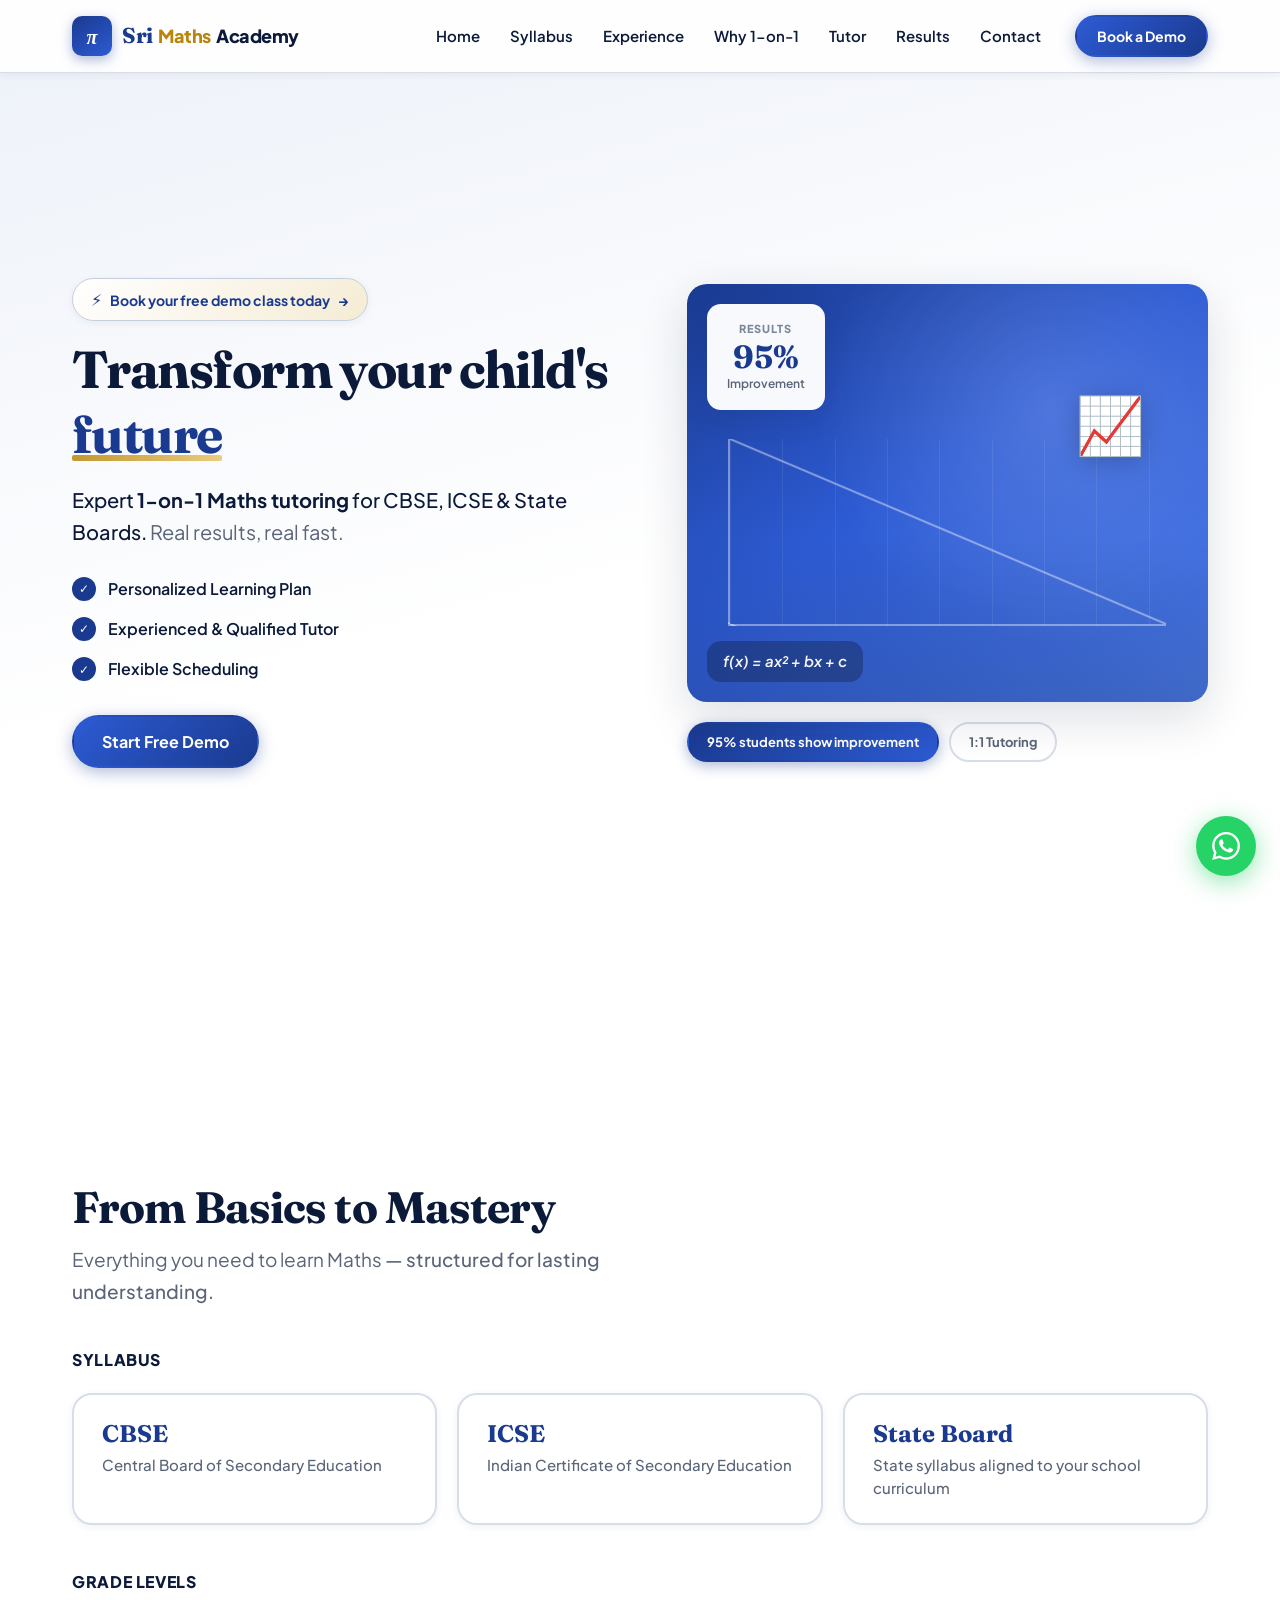
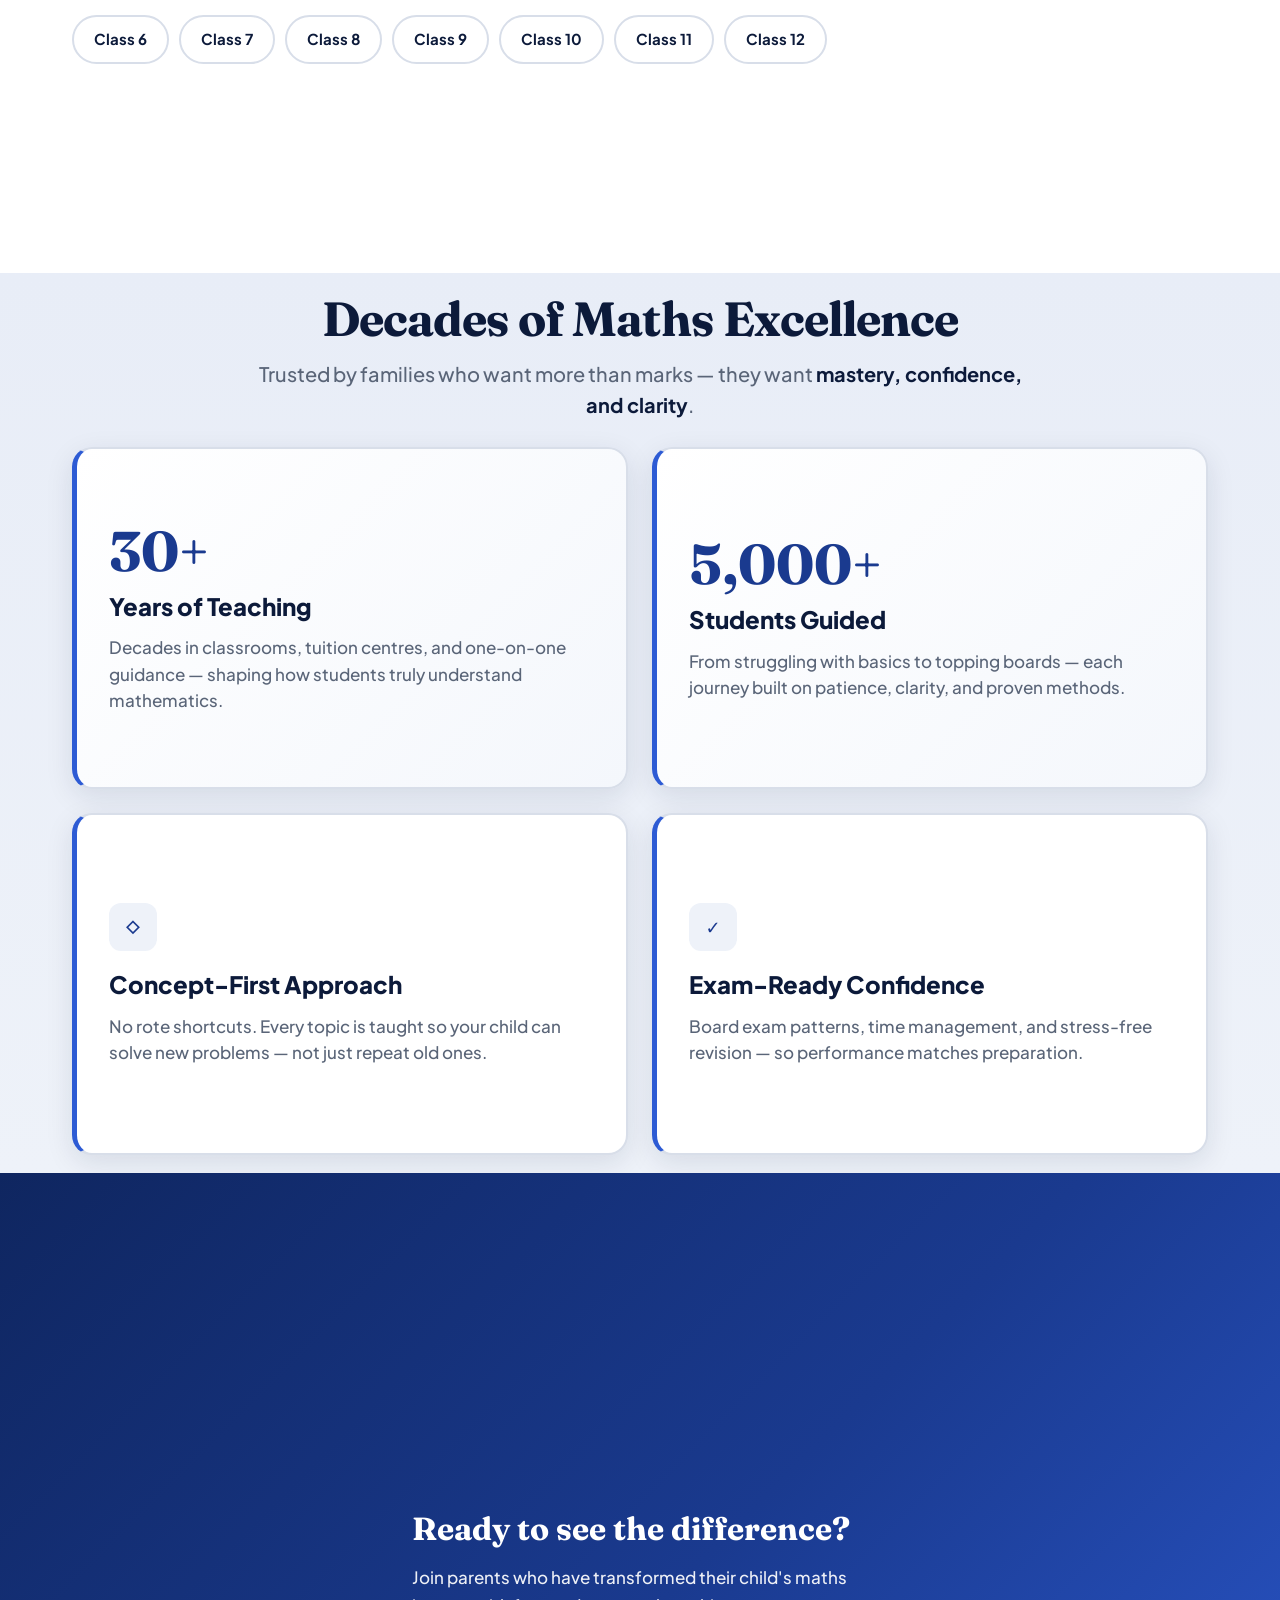
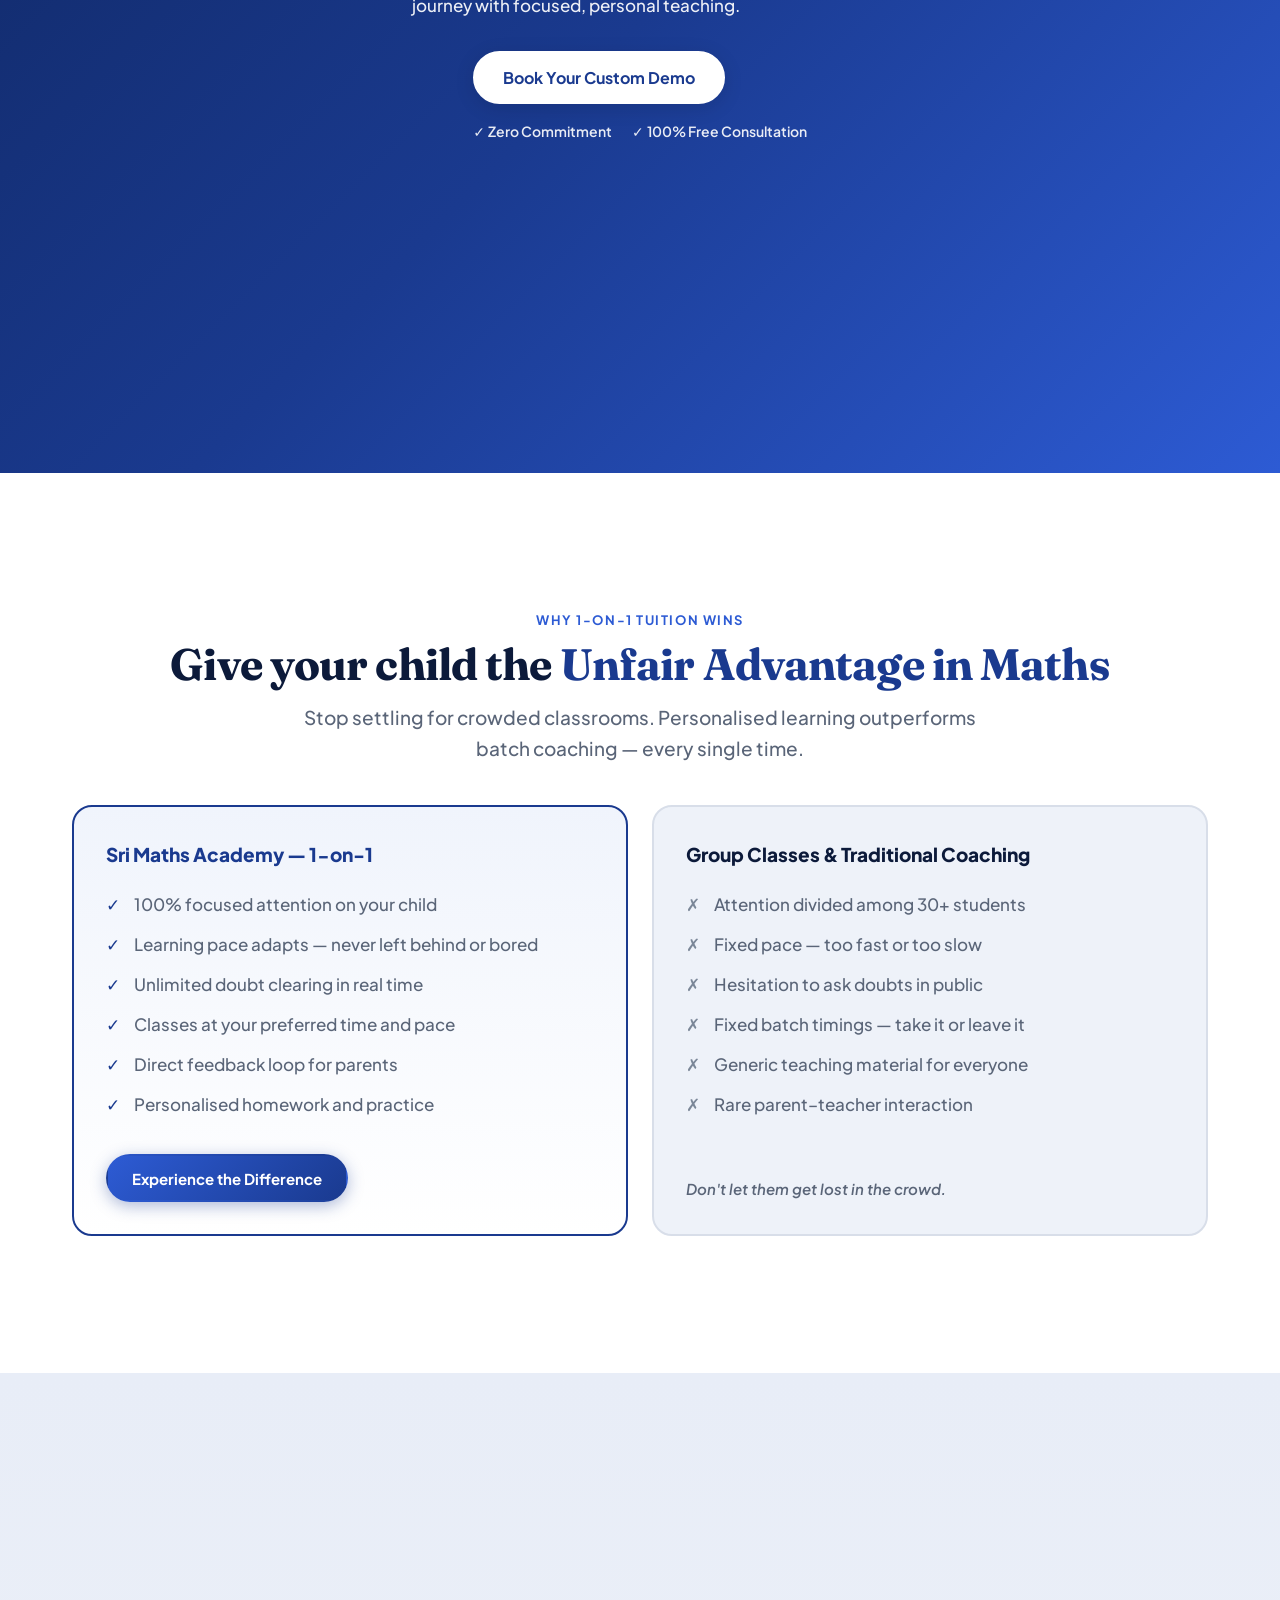
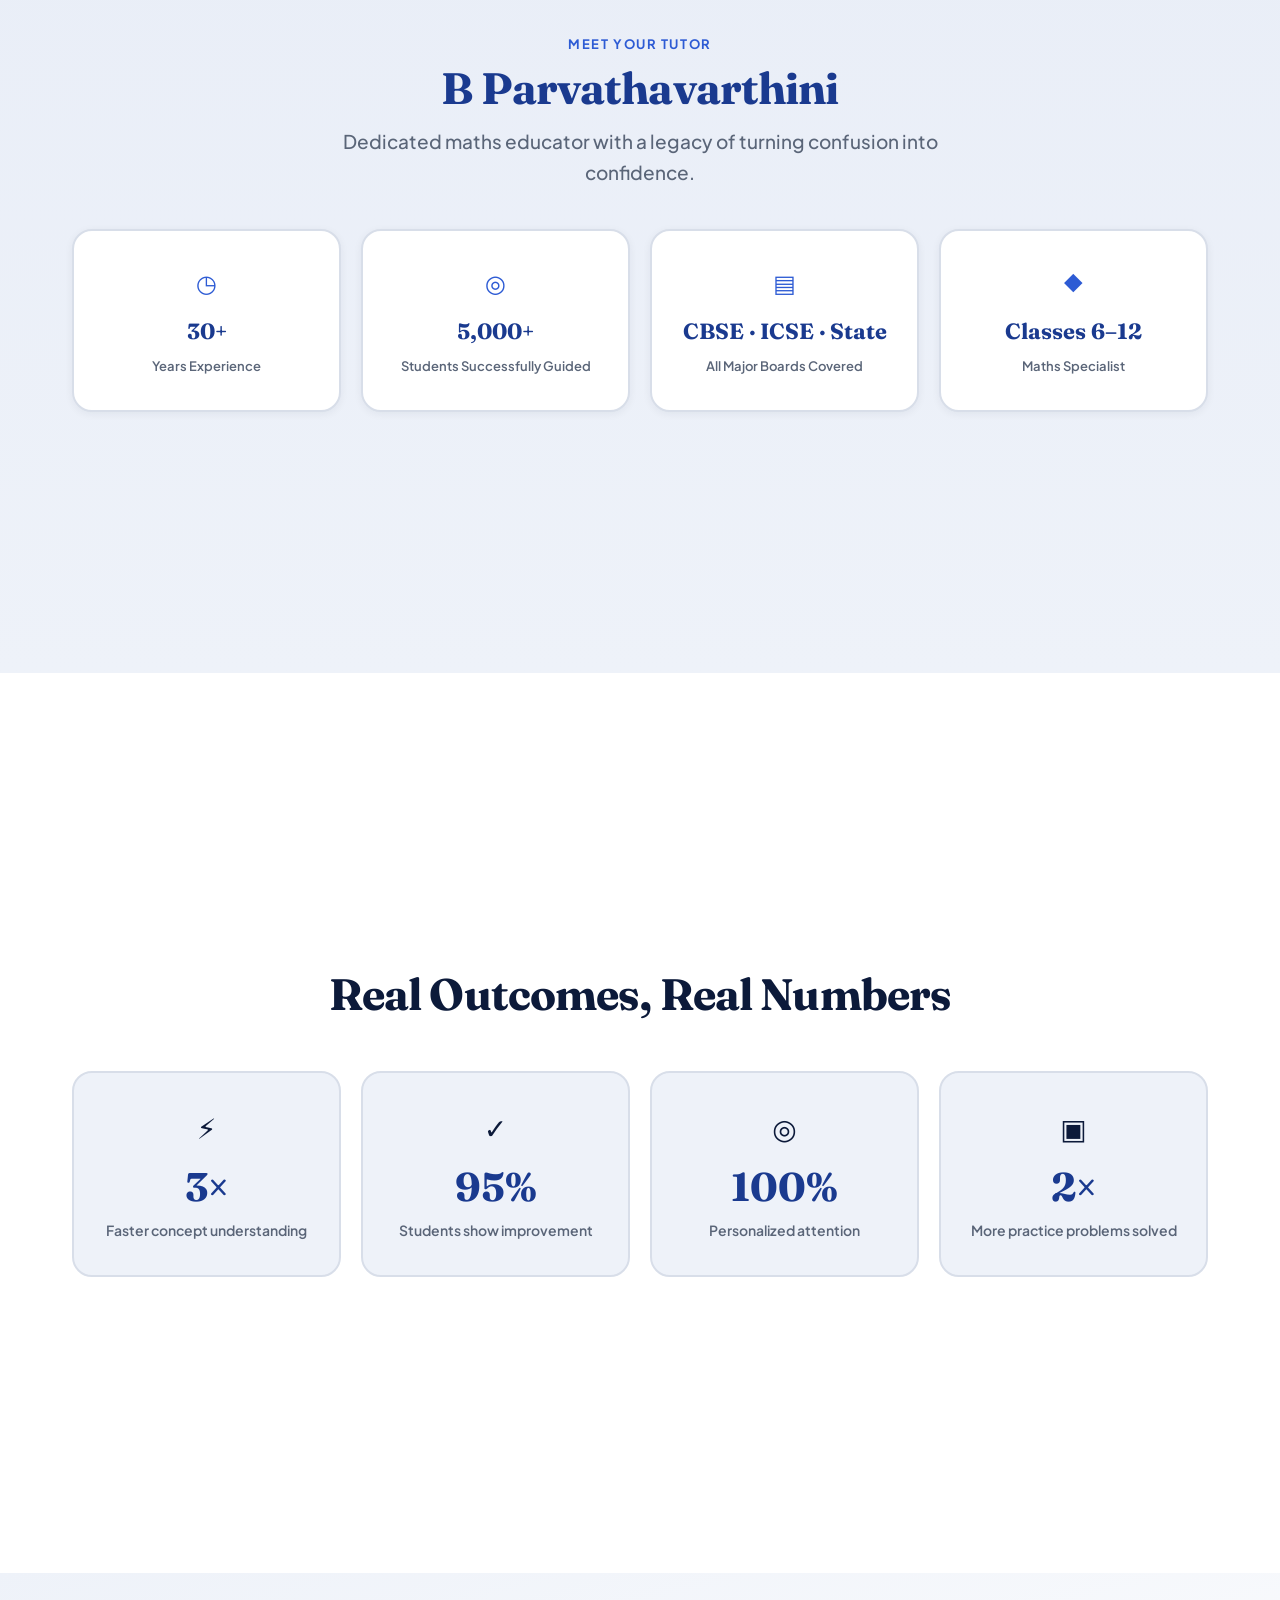
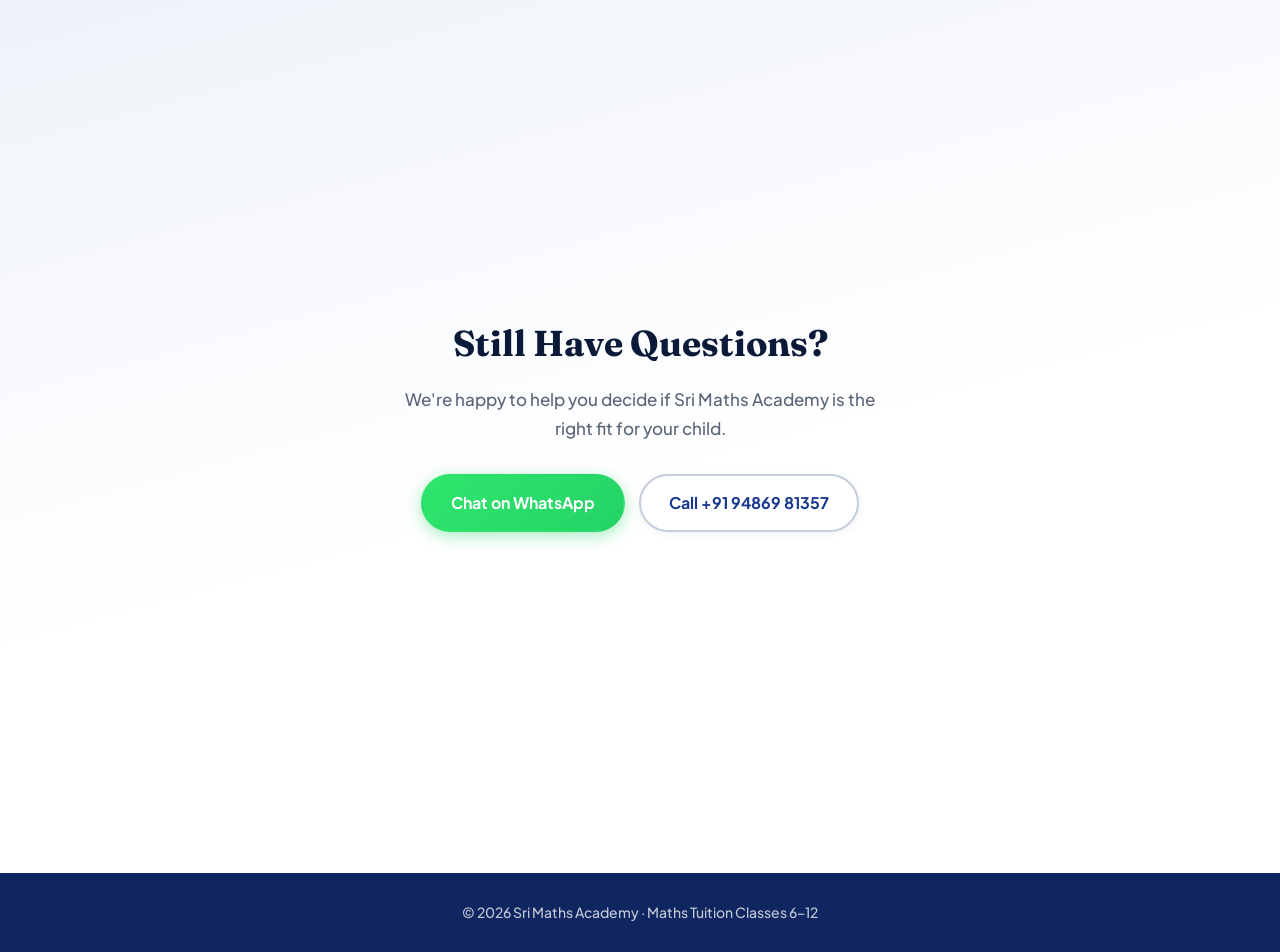
==== index.html @ 7b79e735 "Initial commit" ====
<!DOCTYPE html>
<html lang="en">
<head>
  <meta charset="UTF-8">
  <meta name="viewport" content="width=device-width, initial-scale=1.0">
  <meta name="description" content="Sri Maths Academy — Expert 1-on-1 Maths tuition for CBSE, ICSE & State Board students, Classes 6–12. Book a free demo with B Parvathavarthini.">
  <title>Sri Maths Academy | 1-on-1 Maths Tuition Classes 6–12</title>
  <link rel="preconnect" href="https://fonts.googleapis.com">
  <link rel="preconnect" href="https://fonts.gstatic.com" crossorigin>
  <link href="https://fonts.googleapis.com/css2?family=Fraunces:opsz,wght@9..144,600;700&family=Plus+Jakarta+Sans:wght@400;500;600;700;800&display=swap" rel="stylesheet">
  <link rel="stylesheet" href="css/styles.css">
</head>
<body>
  <header class="header" id="top">
    <div class="container header__inner">
      <a href="#hero" class="logo" aria-label="Sri Maths Academy home">
        <span class="logo__symbol" aria-hidden="true">π</span>
        <span class="logo__wordmark">
          <span class="logo__sri">Sri</span>
          <span class="logo__maths">Maths</span>
          <span class="logo__academy">Academy</span>
        </span>
      </a>
      <button type="button" class="nav-toggle" id="navToggle" aria-label="Open menu" aria-expanded="false" aria-controls="navMenu">
        <span class="nav-toggle__bar"></span>
        <span class="nav-toggle__bar"></span>
        <span class="nav-toggle__bar"></span>
      </button>
      <nav class="nav" id="navMenu" aria-label="Main navigation">
        <ul class="nav__list">
          <li><a href="#hero" class="nav__link">Home</a></li>
          <li><a href="#syllabus" class="nav__link">Syllabus</a></li>
          <li><a href="#experience" class="nav__link">Experience</a></li>
          <li><a href="#why-one-on-one" class="nav__link">Why 1-on-1</a></li>
          <li><a href="#tutor" class="nav__link">Tutor</a></li>
          <li><a href="#results" class="nav__link">Results</a></li>
          <li><a href="#contact" class="nav__link">Contact</a></li>
        </ul>
        <button type="button" class="btn btn--primary btn--nav nav__cta" data-open-modal>Book a Demo</button>
      </nav>
    </div>
  </header>

  <main>
    <section class="hero section--alt reveal" id="hero">
      <div class="container hero__grid">
        <div class="hero__content">
          <button type="button" class="btn-eyebrow" data-open-modal>
            <span class="btn-eyebrow__icon" aria-hidden="true">⚡</span>
            Book your free demo class today
            <span class="btn-eyebrow__arrow" aria-hidden="true">→</span>
          </button>
          <h1 class="hero__title">
            Transform your child's
            <span class="hero__rotate-wrap" aria-live="polite">
              <span class="hero__rotate" id="rotateWord">future</span>
            </span>
          </h1>
          <p class="hero__subtitle">Expert <strong>1-on-1 Maths tutoring</strong> for CBSE, ICSE &amp; State Boards. <span class="text-light">Real results, real fast.</span></p>
          <ul class="hero__features">
            <li class="hero__feature">
              <span class="hero__feature-icon" aria-hidden="true">✓</span>
              Personalized Learning Plan
            </li>
            <li class="hero__feature">
              <span class="hero__feature-icon" aria-hidden="true">✓</span>
              Experienced &amp; Qualified Tutor
            </li>
            <li class="hero__feature">
              <span class="hero__feature-icon" aria-hidden="true">✓</span>
              Flexible Scheduling
            </li>
          </ul>
          <div class="hero__ctas">
            <button type="button" class="btn btn--primary btn--lg btn--shine" data-open-modal>Start Free Demo</button>
          </div>
        </div>
        <div class="hero__visual">
          <div class="hero__image-wrap" id="heroImageWrap">
            <div class="hero-scene hero-scene--results is-active" data-hero-scene="results">
              <div class="hero-scene__card hero-scene__card--float">
                <span class="hero-scene__stat-label">Results</span>
                <span class="hero-scene__stat-value">95%</span>
                <span class="hero-scene__stat-desc">Improvement</span>
              </div>
              <div class="hero-scene__visual hero-scene__visual--graph" aria-hidden="true"></div>
              <p class="hero-scene__formula" aria-hidden="true">f(x) = ax² + bx + c</p>
            </div>
            <div class="hero-scene hero-scene--oneonone" data-hero-scene="oneonone">
              <div class="hero-scene__card hero-scene__card--float hero-scene__card--right">
                <span class="hero-scene__stat-label">Focus</span>
                <span class="hero-scene__stat-value">1:1</span>
                <span class="hero-scene__stat-desc">Personal</span>
              </div>
              <div class="hero-scene__visual hero-scene__visual--desk" aria-hidden="true"></div>
              <p class="hero-scene__formula" aria-hidden="true">∫ eˣ dx = eˣ + C</p>
            </div>
          </div>
          <div class="hero__badges" role="tablist" aria-label="Highlight topics">
            <button type="button" class="hero__badge is-active" role="tab" aria-selected="true" data-hero-theme="results">95% students show improvement</button>
            <button type="button" class="hero__badge" role="tab" aria-selected="false" data-hero-theme="oneonone">1:1 Tutoring</button>
          </div>
        </div>
      </div>
    </section>

    <section class="section syllabus section--white reveal" id="syllabus">
      <div class="container">
        <header class="section__header">
          <h2 class="section__title">From Basics to Mastery</h2>
          <p class="section__lead"><span class="text-light">Everything you need to learn Maths</span> — structured for lasting understanding.</p>
        </header>
        <h3 class="subsection__title">Syllabus</h3>
        <div class="card-grid card-grid--3">
          <button type="button" class="card syllabus__card interactive-card">
            <span class="card__label">CBSE</span>
            <span class="card__text">Central Board of Secondary Education</span>
          </button>
          <button type="button" class="card syllabus__card interactive-card">
            <span class="card__label">ICSE</span>
            <span class="card__text">Indian Certificate of Secondary Education</span>
          </button>
          <button type="button" class="card syllabus__card interactive-card">
            <span class="card__label">State Board</span>
            <span class="card__text">State syllabus aligned to your school curriculum</span>
          </button>
        </div>
        <h3 class="subsection__title">Grade Levels</h3>
        <ul class="pills">
          <li><span class="pill">Class 6</span></li>
          <li><span class="pill">Class 7</span></li>
          <li><span class="pill">Class 8</span></li>
          <li><span class="pill">Class 9</span></li>
          <li><span class="pill">Class 10</span></li>
          <li><span class="pill">Class 11</span></li>
          <li><span class="pill">Class 12</span></li>
        </ul>
      </div>
    </section>

    <section class="section experience section--tint reveal" id="experience">
      <div class="container">
        <header class="section__header section__header--center">
          <h2 class="section__title">Decades of Maths Excellence</h2>
          <p class="section__lead">Trusted by families who want more than marks — they want <strong>mastery, confidence, and clarity</strong>.</p>
        </header>
        <div class="bento">
          <article class="bento__card interactive-card">
            <span class="bento__number">30+</span>
            <h3 class="bento__heading">Years of Teaching</h3>
            <p>Decades in classrooms, tuition centres, and one-on-one guidance — shaping how students truly understand mathematics.</p>
          </article>
          <article class="bento__card interactive-card">
            <span class="bento__number">5,000+</span>
            <h3 class="bento__heading">Students Guided</h3>
            <p>From struggling with basics to topping boards — each journey built on patience, clarity, and proven methods.</p>
          </article>
          <article class="bento__card interactive-card">
            <span class="bento__icon-wrap" aria-hidden="true">◇</span>
            <h3 class="bento__heading">Concept-First Approach</h3>
            <p>No rote shortcuts. Every topic is taught so your child can solve new problems — not just repeat old ones.</p>
          </article>
          <article class="bento__card interactive-card">
            <span class="bento__icon-wrap" aria-hidden="true">✓</span>
            <h3 class="bento__heading">Exam-Ready Confidence</h3>
            <p>Board exam patterns, time management, and stress-free revision — so performance matches preparation.</p>
          </article>
        </div>
      </div>
    </section>

    <section class="section cta-band reveal">
      <div class="container cta-band__inner">
        <div class="cta-band__text">
          <h2 class="cta-band__title">Ready to see the difference?</h2>
          <p>Join parents who have transformed their child's maths journey with focused, personal teaching.</p>
        </div>
        <div class="cta-band__actions">
          <button type="button" class="btn btn--light btn--lg btn--shine" data-open-modal>Book Your Custom Demo</button>
          <ul class="cta-band__trust">
            <li>Zero Commitment</li>
            <li>100% Free Consultation</li>
          </ul>
        </div>
      </div>
    </section>

    <section class="section compare section--white reveal" id="why-one-on-one">
      <div class="container">
        <header class="section__header section__header--center">
          <p class="section__eyebrow">Why 1-on-1 Tuition Wins</p>
          <h2 class="section__title">Give your child the <span class="text-highlight">Unfair Advantage in Maths</span></h2>
          <p class="section__lead">Stop settling for crowded classrooms. Personalised learning outperforms batch coaching — every single time.</p>
        </header>
        <div class="compare__grid">
          <div class="compare__col compare__col--win interactive-card">
            <h3 class="compare__col-title">Sri Maths Academy — 1-on-1</h3>
            <ul class="compare__list">
              <li>100% focused attention on your child</li>
              <li>Learning pace adapts — never left behind or bored</li>
              <li>Unlimited doubt clearing in real time</li>
              <li>Classes at your preferred time and pace</li>
              <li>Direct feedback loop for parents</li>
              <li>Personalised homework and practice</li>
            </ul>
            <button type="button" class="btn btn--primary" data-open-modal>Experience the Difference</button>
          </div>
          <div class="compare__col compare__col--lose interactive-card">
            <h3 class="compare__col-title">Group Classes &amp; Traditional Coaching</h3>
            <ul class="compare__list">
              <li>Attention divided among 30+ students</li>
              <li>Fixed pace — too fast or too slow</li>
              <li>Hesitation to ask doubts in public</li>
              <li>Fixed batch timings — take it or leave it</li>
              <li>Generic teaching material for everyone</li>
              <li>Rare parent–teacher interaction</li>
            </ul>
            <p class="compare__footnote">Don't let them get lost in the crowd.</p>
          </div>
        </div>
      </div>
    </section>

    <section class="section tutor section--tint reveal" id="tutor">
      <div class="container">
        <header class="section__header section__header--center">
          <p class="section__eyebrow">Meet Your Tutor</p>
          <h2 class="section__title tutor__name">
            <a href="https://www.linkedin.com/in/parvathavarthini-jayaganesh-667538334/" class="tutor__link" target="_blank" rel="noopener noreferrer">B Parvathavarthini</a>
          </h2>
          <p class="section__lead">Dedicated maths educator with a legacy of turning confusion into confidence.</p>
        </header>
        <div class="stat-grid">
          <article class="stat-card interactive-card">
            <span class="stat-card__icon" aria-hidden="true">◷</span>
            <span class="stat-card__value">30+</span>
            <span class="stat-card__label">Years Experience</span>
          </article>
          <article class="stat-card interactive-card">
            <span class="stat-card__icon" aria-hidden="true">◎</span>
            <span class="stat-card__value">5,000+</span>
            <span class="stat-card__label">Students Successfully Guided</span>
          </article>
          <article class="stat-card interactive-card">
            <span class="stat-card__icon" aria-hidden="true">▤</span>
            <span class="stat-card__value">CBSE · ICSE · State</span>
            <span class="stat-card__label">All Major Boards Covered</span>
          </article>
          <article class="stat-card interactive-card">
            <span class="stat-card__icon" aria-hidden="true">◆</span>
            <span class="stat-card__value">Classes 6–12</span>
            <span class="stat-card__label">Maths Specialist</span>
          </article>
        </div>
      </div>
    </section>

    <section class="section results section--white reveal" id="results">
      <div class="container">
        <header class="section__header section__header--center">
          <h2 class="section__title">Real Outcomes, Real Numbers</h2>
        </header>
        <div class="metrics-grid">
          <article class="metric-card interactive-card">
            <span class="metric-card__icon" aria-hidden="true">⚡</span>
            <span class="metric-card__value">3×</span>
            <span class="metric-card__label">Faster concept understanding</span>
          </article>
          <article class="metric-card interactive-card">
            <span class="metric-card__icon" aria-hidden="true">✓</span>
            <span class="metric-card__value">95%</span>
            <span class="metric-card__label">Students show improvement</span>
          </article>
          <article class="metric-card interactive-card">
            <span class="metric-card__icon" aria-hidden="true">◎</span>
            <span class="metric-card__value">100%</span>
            <span class="metric-card__label">Personalized attention</span>
          </article>
          <article class="metric-card interactive-card">
            <span class="metric-card__icon" aria-hidden="true">▣</span>
            <span class="metric-card__value">2×</span>
            <span class="metric-card__label">More practice problems solved</span>
          </article>
        </div>
      </div>
    </section>

    <section class="section contact section--alt reveal" id="contact">
      <div class="container contact__inner">
        <h2 class="contact__title">Still Have Questions?</h2>
        <p class="contact__lead">We're happy to help you decide if Sri Maths Academy is the right fit for your child.</p>
        <div class="contact__actions">
          <a href="https://wa.me/919486981357?text=Hello%2C%20I%20have%20a%20question%20about%20Sri%20Maths%20Academy%20tuition." class="btn btn--whatsapp btn--lg btn--shine" target="_blank" rel="noopener noreferrer">Chat on WhatsApp</a>
          <a href="tel:+919486981357" class="btn btn--outline btn--lg">Call +91 94869 81357</a>
        </div>
      </div>
    </section>
  </main>

  <footer class="footer">
    <div class="container">
      <p class="footer__copy">&copy; <span id="year"></span> Sri Maths Academy · Maths Tuition Classes 6–12</p>
    </div>
  </footer>

  <a href="https://wa.me/919486981357?text=Hello%2C%20I%27m%20interested%20in%20Sri%20Maths%20Academy%20tuition." class="whatsapp-float" target="_blank" rel="noopener noreferrer" aria-label="Chat on WhatsApp">
    <svg width="28" height="28" viewBox="0 0 24 24" fill="currentColor" aria-hidden="true"><path d="M17.472 14.382c-.297-.149-1.758-.867-2.03-.967-.273-.099-.471-.148-.67.15-.197.297-.767.966-.94 1.164-.173.199-.347.223-.644.075-.297-.15-1.255-.463-2.39-1.475-.883-.788-1.48-1.761-1.653-2.059-.173-.297-.018-.458.13-.606.134-.133.298-.347.446-.52.149-.174.198-.298.298-.497.099-.198.05-.371-.025-.52-.075-.149-.669-1.612-.916-2.207-.242-.579-.487-.5-.669-.51-.173-.008-.371-.01-.57-.01-.198 0-.52.074-.792.372-.272.297-1.04 1.016-1.04 2.479 0 1.462 1.065 2.875 1.213 3.074.149.198 2.096 3.2 5.077 4.487.709.306 1.262.489 1.694.625.712.227 1.36.195 1.871.118.571-.085 1.758-.719 2.006-1.413.248-.694.248-1.289.173-1.413-.074-.124-.272-.198-.57-.347m-5.421 7.403h-.004a9.87 9.87 0 01-5.031-1.378l-.361-.214-3.741.982.998-3.648-.235-.374a9.86 9.86 0 01-1.51-5.26c.001-5.45 4.436-9.884 9.888-9.884 2.64 0 5.122 1.03 6.988 2.898a9.825 9.825 0 012.893 6.994c-.003 5.45-4.435 9.884-9.885 9.884m8.413-18.297A11.815 11.815 0 0012.05 0C5.495 0 .16 5.335.157 11.892c0 2.096.547 4.142 1.588 5.945L.057 24l6.305-1.654a11.882 11.882 0 005.683 1.448h.005c6.554 0 11.89-5.335 11.893-11.893a11.821 11.821 0 00-3.48-8.413z"/></svg>
  </a>

  <div class="modal" id="demoModal" role="dialog" aria-modal="true" aria-labelledby="modalTitle" hidden>
    <div class="modal__overlay" data-close-modal></div>
    <div class="modal__dialog">
      <button type="button" class="modal__close" data-close-modal aria-label="Close dialog">&times;</button>
      <h2 class="modal__title" id="modalTitle">Book Your Free Demo Session</h2>
      <form class="modal__form" id="demoForm" novalidate>
        <div class="form-group">
          <label for="studentName">Student Name</label>
          <input type="text" id="studentName" name="studentName" autocomplete="name" required minlength="2" placeholder="Enter student name">
          <span class="form-error" id="nameError" role="alert"></span>
        </div>
        <div class="form-group">
          <label for="phone">Mobile Number</label>
          <input type="tel" id="phone" name="phone" inputmode="numeric" autocomplete="tel" required placeholder="10-digit mobile number" maxlength="10">
          <span class="form-error" id="phoneError" role="alert"></span>
        </div>
        <div class="form-group">
          <label for="studentClass">Class</label>
          <select id="studentClass" name="studentClass" required>
            <option value="">Select class</option>
            <option value="Class 6">Class 6</option>
            <option value="Class 7">Class 7</option>
            <option value="Class 8">Class 8</option>
            <option value="Class 9">Class 9</option>
            <option value="Class 10">Class 10</option>
            <option value="Class 11">Class 11</option>
            <option value="Class 12">Class 12</option>
            <option value="other">Other</option>
          </select>
          <span class="form-error" id="classError" role="alert"></span>
        </div>
        <div class="form-group form-group--hidden" id="otherClassGroup">
          <label for="otherClass">Specify Class</label>
          <input type="text" id="otherClass" name="otherClass" placeholder="Enter your class">
          <span class="form-error" id="otherClassError" role="alert"></span>
        </div>
        <button type="submit" class="btn btn--whatsapp btn--lg btn--block" id="whatsappBtn" disabled>Book on WhatsApp</button>
      </form>
    </div>
  </div>

  <script src="js/main.js" defer></script>
</body>
</html>
---- css/styles.css ----
/* Sri Maths Academy — polished, fast, mobile-first */

:root {
  --bg: #f4f6fb;
  --bg-alt: #eef2f9;
  --bg-white: #ffffff;
  --bg-tint: #e8edf7;
  --text: #0c1a3a;
  --text-muted: #5a6578;
  --text-light: #7b8798;
  --primary: #1a3a8f;
  --primary-dark: #0f2660;
  --primary-light: #2d5bd4;
  --highlight: #b8860b;
  --highlight-soft: #f5ecd4;
  --border: #d8dee9;
  --border-strong: #c5cedd;
  --whatsapp: #25d366;
  --whatsapp-dark: #1da851;
  --shadow-sm: 0 2px 8px rgba(12, 26, 58, 0.06);
  --shadow-md: 0 8px 28px rgba(12, 26, 58, 0.1);
  --shadow-lg: 0 16px 48px rgba(12, 26, 58, 0.14);
  --radius: 14px;
  --radius-lg: 20px;
  --radius-pill: 999px;
  --container: 76rem;
  --header-h: 4.5rem;
  --font: "Plus Jakarta Sans", system-ui, -apple-system, sans-serif;
  --font-display: "Fraunces", Georgia, serif;
  --ease: cubic-bezier(0.22, 1, 0.36, 1);
}

*,
*::before,
*::after {
  box-sizing: border-box;
}

html {
  scroll-behavior: auto;
}

body {
  margin: 0;
  font-family: var(--font);
  font-size: 1.0625rem;
  font-weight: 500;
  line-height: 1.65;
  color: var(--text);
  background: var(--bg);
  -webkit-font-smoothing: antialiased;
}

img {
  display: block;
  max-width: 100%;
  height: auto;
}

a {
  color: var(--primary);
  text-decoration: none;
}

button {
  font-family: inherit;
  cursor: pointer;
}

strong {
  font-weight: 700;
  color: var(--text);
}

.container {
  width: 100%;
  max-width: var(--container);
  margin-inline: auto;
  padding-inline: clamp(1.25rem, 4vw, 2.5rem);
}

/* Section backgrounds */
.section--alt {
  background: linear-gradient(165deg, var(--bg-alt) 0%, var(--bg-white) 55%);
}

.section--white {
  background: var(--bg-white);
}

.section--tint {
  background: linear-gradient(180deg, var(--bg-tint) 0%, var(--bg-alt) 100%);
}

/* Scroll reveal */
.reveal {
  opacity: 0;
  transform: translateY(28px);
  transition: opacity 0.55s var(--ease), transform 0.55s var(--ease);
}

.reveal.is-visible {
  opacity: 1;
  transform: translateY(0);
}

@media (prefers-reduced-motion: reduce) {
  .reveal {
    opacity: 1;
    transform: none;
    transition: none;
  }
}

/* Typography */
.text-light {
  font-weight: 400;
  color: var(--text-muted);
}

.text-highlight {
  color: var(--primary);
  font-weight: 700;
}

.section__eyebrow {
  margin: 0 0 0.5rem;
  font-size: 0.8125rem;
  font-weight: 700;
  text-transform: uppercase;
  letter-spacing: 0.12em;
  color: var(--primary-light);
}

.section__title {
  margin: 0 0 0.75rem;
  font-family: var(--font-display);
  font-size: clamp(1.875rem, 4.5vw, 2.75rem);
  font-weight: 700;
  letter-spacing: -0.02em;
  line-height: 1.15;
  color: var(--text);
}

.section__lead {
  margin: 0;
  font-size: clamp(1.0625rem, 2vw, 1.1875rem);
  font-weight: 500;
  color: var(--text-muted);
  max-width: 42rem;
}

.section__header--center .section__lead {
  margin-inline: auto;
}

.subsection__title {
  margin: 0 0 1.25rem;
  font-size: 1rem;
  font-weight: 800;
  letter-spacing: 0.04em;
  text-transform: uppercase;
  color: var(--text);
}

.section {
  padding-block: 0;
}

/* Full-viewport sections */
main > section {
  min-height: 100vh;
  min-height: 100dvh;
  display: flex;
  flex-direction: column;
  justify-content: center;
  padding-block: 0;
  box-sizing: border-box;
  overflow-y: auto;
  scroll-snap-align: start;
}

main {
  scroll-snap-type: y proximity;
}

main > section > .container:not(.hero__grid),
main > section > .container.cta-band__inner,
main > section > .container.contact__inner {
  flex: 1;
  display: flex;
  flex-direction: column;
  justify-content: center;
  width: 100%;
}

main > section.hero {
  min-height: 100dvh;
  max-height: 100dvh;
  overflow: hidden;
  scroll-margin-top: var(--header-h);
}

main > section.hero > .container.hero__grid {
  flex: 1;
  display: grid;
  width: 100%;
  gap: clamp(1.25rem, 3vw, 2.5rem);
  align-content: center;
  align-items: center;
  min-height: 0;
}

@media (min-width: 900px) {
  main > section.hero > .container.hero__grid {
    grid-template-columns: 1.05fr 0.95fr;
  }
}

.section__header {
  margin-bottom: 2.5rem;
}

.section__header--center {
  text-align: center;
}

/* Header */
.header {
  position: sticky;
  top: 0;
  z-index: 100;
  background: rgba(255, 255, 255, 0.88);
  border-bottom: 1px solid var(--border);
  backdrop-filter: blur(14px);
  box-shadow: var(--shadow-sm);
}

.header.is-scrolled {
  box-shadow: var(--shadow-md);
}

.header__inner {
  display: flex;
  align-items: center;
  justify-content: space-between;
  min-height: var(--header-h);
  gap: 1.5rem;
}

.logo {
  display: flex;
  align-items: center;
  gap: 0.625rem;
  text-decoration: none;
  flex-shrink: 0;
}

.logo__symbol {
  display: flex;
  align-items: center;
  justify-content: center;
  width: 2.5rem;
  height: 2.5rem;
  font-family: var(--font-display);
  font-size: 1.25rem;
  font-weight: 700;
  font-style: italic;
  color: #fff;
  background: linear-gradient(145deg, var(--primary) 0%, var(--primary-light) 100%);
  border-radius: 10px;
  box-shadow: 0 4px 12px rgba(26, 58, 143, 0.35);
  flex-shrink: 0;
}

.logo__wordmark {
  display: flex;
  flex-wrap: wrap;
  align-items: baseline;
  gap: 0.15rem 0.35rem;
  line-height: 1.1;
}

.logo__sri {
  font-family: var(--font-display);
  font-size: 1.35rem;
  font-weight: 700;
  color: var(--primary);
  letter-spacing: -0.02em;
}

.logo__maths {
  font-size: 1.125rem;
  font-weight: 800;
  color: var(--highlight);
  letter-spacing: -0.03em;
}

.logo__academy {
  font-size: 1.125rem;
  font-weight: 800;
  color: var(--text);
  letter-spacing: -0.03em;
}

.logo:hover {
  text-decoration: none;
}

.logo:hover .logo__symbol {
  transform: scale(1.05);
  transition: transform 0.2s var(--ease);
}

.logo:hover .logo__maths {
  color: var(--primary-light);
}

.nav-toggle {
  display: flex;
  flex-direction: column;
  justify-content: center;
  gap: 5px;
  width: 44px;
  height: 44px;
  padding: 0;
  border: none;
  background: transparent;
  border-radius: var(--radius);
}

.nav-toggle:hover {
  background: var(--bg-alt);
}

.nav-toggle__bar {
  display: block;
  width: 22px;
  height: 2px;
  margin-inline: auto;
  background: var(--text);
  border-radius: 1px;
  transition: transform 0.2s, opacity 0.2s;
}

.nav-toggle[aria-expanded="true"] .nav-toggle__bar:nth-child(1) {
  transform: translateY(7px) rotate(45deg);
}

.nav-toggle[aria-expanded="true"] .nav-toggle__bar:nth-child(2) {
  opacity: 0;
}

.nav-toggle[aria-expanded="true"] .nav-toggle__bar:nth-child(3) {
  transform: translateY(-7px) rotate(-45deg);
}

.nav {
  display: none;
  position: absolute;
  top: var(--header-h);
  left: 0;
  right: 0;
  background: var(--bg-white);
  border-bottom: 1px solid var(--border);
  padding: 1.25rem;
  box-shadow: var(--shadow-md);
}

.nav.is-open {
  display: block;
}

.nav__list {
  list-style: none;
  margin: 0 0 1.25rem;
  padding: 0;
}

.nav__link {
  display: block;
  padding: 0.75rem 1rem;
  color: var(--text);
  font-weight: 600;
  font-size: 0.9375rem;
  text-decoration: none;
  border-radius: var(--radius);
  transition: background 0.2s, color 0.2s;
}

.nav__link:hover {
  background: var(--bg-alt);
  color: var(--primary);
  text-decoration: none;
}

.nav__cta {
  width: 100%;
}

@media (min-width: 1100px) {
  .nav-toggle {
    display: none;
  }

  .nav {
    display: flex;
    position: static;
    align-items: center;
    gap: 0.5rem;
    padding: 0;
    border: none;
    box-shadow: none;
    background: transparent;
  }

  .nav__list {
    display: flex;
    align-items: center;
    gap: 0.125rem;
    margin: 0;
  }

  .nav__link {
    padding: 0.5rem 0.875rem;
    white-space: nowrap;
  }

  .nav__cta {
    width: auto;
    margin-left: 0.75rem;
  }
}

/* Buttons */
.btn {
  display: inline-flex;
  align-items: center;
  justify-content: center;
  gap: 0.5rem;
  min-height: 48px;
  padding: 0.75rem 1.5rem;
  font-size: 0.9375rem;
  font-weight: 700;
  border-radius: var(--radius-pill);
  border: 2px solid transparent;
  text-decoration: none;
  transition: transform 0.2s var(--ease), box-shadow 0.2s, background 0.2s, color 0.2s, border-color 0.2s;
  user-select: none;
}

.btn:hover {
  text-decoration: none;
  transform: translateY(-2px);
}

.btn:active {
  transform: translateY(0);
}

.btn--primary {
  background: linear-gradient(135deg, var(--primary-light) 0%, var(--primary) 100%);
  color: #fff;
  border-color: transparent;
  box-shadow: 0 4px 16px rgba(26, 58, 143, 0.35);
}

.btn--primary:hover {
  box-shadow: 0 8px 24px rgba(26, 58, 143, 0.45);
  color: #fff;
}

.btn--nav {
  min-height: 42px;
  padding: 0.5rem 1.25rem;
  font-size: 0.875rem;
}

.btn--light {
  background: #fff;
  color: var(--primary);
  border-color: #fff;
  box-shadow: 0 4px 20px rgba(0, 0, 0, 0.12);
}

.btn--light:hover {
  background: var(--highlight-soft);
  color: var(--primary-dark);
}

.btn--outline {
  background: var(--bg-white);
  color: var(--primary);
  border-color: var(--border-strong);
  box-shadow: var(--shadow-sm);
}

.btn--outline:hover {
  border-color: var(--primary);
  background: var(--bg-alt);
  color: var(--primary-dark);
}

.btn--whatsapp {
  background: linear-gradient(135deg, #2ee66d 0%, var(--whatsapp) 100%);
  color: #fff;
  border-color: transparent;
  box-shadow: 0 4px 16px rgba(37, 211, 102, 0.4);
}

.btn--whatsapp:hover:not(:disabled) {
  box-shadow: 0 8px 24px rgba(37, 211, 102, 0.5);
  color: #fff;
}

.btn--whatsapp:disabled {
  opacity: 0.45;
  cursor: not-allowed;
  transform: none;
}

.btn--lg {
  min-height: 52px;
  padding: 0.875rem 1.75rem;
  font-size: 1rem;
}

.btn--block {
  width: 100%;
}

.btn--shine {
  position: relative;
  overflow: hidden;
}

/* Eyebrow CTA */
.btn-eyebrow {
  display: inline-flex;
  align-items: center;
  gap: 0.5rem;
  margin-bottom: 1.25rem;
  padding: 0.625rem 1.125rem;
  font-size: 0.875rem;
  font-weight: 700;
  color: var(--primary);
  background: linear-gradient(135deg, #fff 0%, var(--highlight-soft) 100%);
  border: 1px solid var(--border-strong);
  border-radius: var(--radius-pill);
  box-shadow: var(--shadow-sm);
  cursor: pointer;
  transition: transform 0.2s var(--ease), box-shadow 0.2s, border-color 0.2s;
  user-select: none;
}

.btn-eyebrow:hover {
  transform: translateY(-2px);
  box-shadow: var(--shadow-md);
  border-color: var(--primary-light);
}

.btn-eyebrow__icon {
  font-size: 1rem;
}

.btn-eyebrow__arrow {
  transition: transform 0.2s;
}

.btn-eyebrow:hover .btn-eyebrow__arrow {
  transform: translateX(3px);
}

/* Hero */
.hero {
  padding-block: 0;
  overflow: hidden;
}

.hero__visual {
  width: 100%;
}

@media (max-width: 899px) {
  .hero__title {
    font-size: clamp(1.75rem, 6vw, 2.25rem);
    margin-bottom: 0.875rem;
  }

  .hero__subtitle {
    margin-bottom: 1rem;
    font-size: 1rem;
  }

  .hero__features {
    margin-bottom: 1.25rem;
    gap: 0.5rem;
  }

  .hero__feature {
    font-size: 0.9375rem;
  }

  .hero__image-wrap {
    max-height: min(38dvh, 280px);
    aspect-ratio: auto;
    min-height: 200px;
  }

  .hero__badges {
    margin-top: 0.75rem;
  }
}

.hero__title {
  margin: 0 0 1.25rem;
  font-family: var(--font-display);
  font-size: clamp(2.125rem, 5.5vw, 3.25rem);
  font-weight: 700;
  line-height: 1.1;
  letter-spacing: -0.03em;
  color: var(--text);
}

.hero__rotate-wrap {
  display: block;
  margin-top: 0.15em;
}

.hero__rotate {
  display: inline-block;
  color: var(--primary);
  position: relative;
}

.hero__rotate::after {
  content: "";
  position: absolute;
  left: 0;
  right: 0;
  bottom: 0.05em;
  height: 0.12em;
  background: linear-gradient(90deg, var(--highlight) 0%, #e8c468 100%);
  border-radius: 2px;
  opacity: 0.85;
}

.hero__rotate.is-fading {
  opacity: 0;
  transition: opacity 0.25s;
}

.hero__subtitle {
  margin: 0 0 1.75rem;
  font-size: clamp(1.0625rem, 2.2vw, 1.25rem);
  line-height: 1.6;
  max-width: 38ch;
}

.hero__features {
  list-style: none;
  margin: 0 0 2rem;
  padding: 0;
  display: flex;
  flex-direction: column;
  gap: 0.875rem;
}

.hero__feature {
  display: flex;
  align-items: center;
  gap: 0.75rem;
  font-size: 1rem;
  font-weight: 600;
}

.hero__feature-icon {
  display: flex;
  align-items: center;
  justify-content: center;
  width: 1.5rem;
  height: 1.5rem;
  font-size: 0.75rem;
  font-weight: 800;
  color: #fff;
  background: var(--primary);
  border-radius: 50%;
  flex-shrink: 0;
}

.hero__ctas {
  display: flex;
  flex-wrap: wrap;
  gap: 1rem;
}

/* Hero visual scenes */
.hero__image-wrap {
  position: relative;
  aspect-ratio: 4 / 3.2;
  border-radius: var(--radius-lg);
  overflow: hidden;
  box-shadow: var(--shadow-lg);
  background: linear-gradient(145deg, #1a3a8f 0%, #2d5bd4 45%, #4a7ae8 100%);
}

.hero-scene {
  position: absolute;
  inset: 0;
  opacity: 0;
  transition: opacity 0.45s var(--ease);
  pointer-events: none;
}

.hero-scene.is-active {
  opacity: 1;
  pointer-events: auto;
}

.hero-scene--oneonone {
  background: linear-gradient(145deg, #0f2660 0%, #1a3a8f 50%, #3d6bc8 100%);
}

.hero-scene__visual {
  position: absolute;
  inset: 0;
}

.hero-scene__visual--graph {
  background:
    radial-gradient(circle at 70% 30%, rgba(255, 255, 255, 0.15) 0%, transparent 50%),
    linear-gradient(180deg, transparent 60%, rgba(0, 0, 0, 0.15) 100%);
}

.hero-scene__visual--graph::before {
  content: "";
  position: absolute;
  bottom: 18%;
  left: 8%;
  right: 8%;
  height: 45%;
  background:
    linear-gradient(to top right, transparent 49.5%, rgba(255, 255, 255, 0.5) 50%, transparent 50.5%),
    repeating-linear-gradient(90deg, rgba(255, 255, 255, 0.08) 0, rgba(255, 255, 255, 0.08) 1px, transparent 1px, transparent 12%);
  border-left: 2px solid rgba(255, 255, 255, 0.4);
  border-bottom: 2px solid rgba(255, 255, 255, 0.4);
}

.hero-scene__visual--graph::after {
  content: "📈";
  position: absolute;
  top: 22%;
  right: 12%;
  font-size: 3.5rem;
  filter: drop-shadow(0 4px 12px rgba(0, 0, 0, 0.2));
}

.hero-scene__visual--desk {
  background:
    radial-gradient(ellipse at 30% 70%, rgba(255, 255, 255, 0.12) 0%, transparent 55%),
    linear-gradient(180deg, transparent 50%, rgba(0, 0, 0, 0.2) 100%);
}

.hero-scene__visual--desk::before {
  content: "📐";
  position: absolute;
  top: 20%;
  left: 15%;
  font-size: 4rem;
  filter: drop-shadow(0 4px 12px rgba(0, 0, 0, 0.25));
}

.hero-scene__visual--desk::after {
  content: "✏️";
  position: absolute;
  bottom: 25%;
  right: 18%;
  font-size: 2.5rem;
}

.hero-scene__formula {
  position: absolute;
  bottom: 1.25rem;
  left: 1.25rem;
  margin: 0;
  padding: 0.5rem 1rem;
  font-size: 0.9375rem;
  font-weight: 600;
  font-style: italic;
  color: rgba(255, 255, 255, 0.95);
  background: rgba(0, 0, 0, 0.25);
  border-radius: var(--radius);
  backdrop-filter: blur(6px);
}

.hero-scene__card {
  position: absolute;
  z-index: 2;
  padding: 1rem 1.25rem;
  background: rgba(255, 255, 255, 0.97);
  border-radius: var(--radius);
  box-shadow: var(--shadow-md);
  text-align: center;
  min-width: 7rem;
}

.hero-scene__card--float {
  top: 1.25rem;
  left: 1.25rem;
}

.hero-scene__card--right {
  left: auto;
  right: 1.25rem;
  top: 1.5rem;
}

.hero-scene__stat-label {
  display: block;
  font-size: 0.6875rem;
  font-weight: 800;
  text-transform: uppercase;
  letter-spacing: 0.1em;
  color: var(--text-light);
}

.hero-scene__stat-value {
  display: block;
  font-family: var(--font-display);
  font-size: 2rem;
  font-weight: 700;
  color: var(--primary);
  line-height: 1.1;
}

.hero-scene__stat-desc {
  display: block;
  font-size: 0.75rem;
  font-weight: 600;
  color: var(--text-muted);
}

.hero__badges {
  display: flex;
  flex-wrap: wrap;
  gap: 0.625rem;
  margin-top: 1.25rem;
}

.hero__badge {
  padding: 0.625rem 1.125rem;
  font-size: 0.8125rem;
  font-weight: 700;
  color: var(--text-muted);
  background: var(--bg-white);
  border: 2px solid var(--border);
  border-radius: var(--radius-pill);
  cursor: pointer;
  transition: all 0.2s var(--ease);
  user-select: none;
}

.hero__badge:hover {
  border-color: var(--primary-light);
  color: var(--primary);
}

.hero__badge.is-active {
  background: linear-gradient(135deg, var(--primary) 0%, var(--primary-light) 100%);
  border-color: transparent;
  color: #fff;
  box-shadow: 0 4px 14px rgba(26, 58, 143, 0.35);
}

/* Interactive cards */
.interactive-card {
  cursor: pointer;
  transition: transform 0.25s var(--ease), box-shadow 0.25s, border-color 0.25s, background 0.25s;
  user-select: none;
}

.interactive-card:hover {
  transform: translateY(-4px);
  box-shadow: var(--shadow-md);
  border-color: var(--primary-light);
}

/* Syllabus cards */
.card-grid {
  display: grid;
  gap: 1.25rem;
  margin-bottom: 2.75rem;
}

.card-grid--3 {
  grid-template-columns: 1fr;
}

@media (min-width: 700px) {
  .card-grid--3 {
    grid-template-columns: repeat(3, 1fr);
  }
}

.card {
  display: flex;
  flex-direction: column;
  align-items: flex-start;
  text-align: left;
  width: 100%;
  padding: 1.5rem 1.75rem;
  background: var(--bg-white);
  border: 2px solid var(--border);
  border-radius: var(--radius-lg);
  box-shadow: var(--shadow-sm);
}

.syllabus__card:hover {
  background: linear-gradient(145deg, #fff 0%, #eef3fc 100%);
  border-color: var(--primary);
}

.syllabus__card:hover .card__label {
  color: var(--primary-light);
}

.card__label {
  display: block;
  font-family: var(--font-display);
  font-size: 1.5rem;
  font-weight: 700;
  color: var(--primary);
  margin-bottom: 0.35rem;
  transition: color 0.2s;
}

.card__text {
  font-size: 0.9375rem;
  font-weight: 500;
  color: var(--text-muted);
  line-height: 1.5;
}

/* Pills */
.pills {
  list-style: none;
  margin: 0;
  padding: 0;
  display: flex;
  flex-wrap: wrap;
  gap: 0.625rem;
}

.pill {
  display: inline-block;
  padding: 0.625rem 1.25rem;
  font-size: 0.9375rem;
  font-weight: 700;
  color: var(--text);
  background: var(--bg-white);
  border: 2px solid var(--border);
  border-radius: var(--radius-pill);
  cursor: default;
  transition: background 0.2s var(--ease), border-color 0.2s, color 0.2s, box-shadow 0.2s, transform 0.2s var(--ease);
  user-select: none;
}

.pill:hover {
  background: var(--primary);
  border-color: var(--primary);
  color: #fff;
  transform: translateY(-2px);
  box-shadow: 0 4px 12px rgba(26, 58, 143, 0.3);
}

/* Bento */
.bento {
  display: grid;
  gap: 0.875rem;
  grid-template-columns: 1fr;
}

@media (min-width: 640px) {
  .bento {
    grid-template-columns: repeat(2, 1fr);
  }
}

/* Experience section — enlarged layout & typography */
#experience > .container {
  height: 100%;
  max-height: 100dvh;
  justify-content: center;
  padding-block: clamp(1rem, 2vh, 2rem);
}

#experience .section__header {
  margin-bottom: clamp(1.5rem, 3vh, 2.5rem);
}

#experience .section__title {
  font-size: clamp(2rem, 4.5vw, 3rem);
}

#experience .section__lead {
  font-size: clamp(1.0625rem, 2.2vw, 1.25rem);
  line-height: 1.55;
  max-width: 48rem;
  margin-inline: auto;
}

#experience .bento {
  gap: clamp(1rem, 2.5vw, 1.5rem);
  width: 100%;
  flex: 1;
  align-content: center;
}

@media (min-width: 640px) {
  #experience .bento {
    grid-template-columns: repeat(2, 1fr);
    grid-auto-rows: 1fr;
  }
}

#experience .bento__card {
  padding: clamp(1.5rem, 3vw, 2.25rem) clamp(1.5rem, 3vw, 2rem);
  min-height: clamp(10rem, 22vh, 13.5rem);
  border-left-width: 5px;
  border-radius: var(--radius-lg);
  box-shadow: var(--shadow-md);
  display: flex;
  flex-direction: column;
  justify-content: center;
}

#experience .bento__card:first-child,
#experience .bento__card:nth-child(2) {
  background: linear-gradient(135deg, #fff 0%, #f4f7fc 100%);
}

#experience .bento__card:hover {
  box-shadow: var(--shadow-lg);
  border-left-color: var(--primary);
}

#experience .bento__number {
  font-size: clamp(2.5rem, 5vw, 3.5rem);
  margin-bottom: 0.5rem;
}

#experience .bento__heading {
  font-size: clamp(1.25rem, 2.5vw, 1.5rem);
  margin-bottom: 0.5rem;
}

#experience .bento__card p {
  font-size: clamp(0.9375rem, 1.8vw, 1.0625rem);
  line-height: 1.55;
}

#experience .bento__icon-wrap {
  width: 3rem;
  height: 3rem;
  margin-bottom: 0.875rem;
  font-size: 1.125rem;
  border-radius: 12px;
}

.bento__card {
  padding: 1.125rem 1.25rem;
  background: var(--bg-white);
  border: 2px solid var(--border);
  border-radius: var(--radius-lg);
  border-left: 4px solid var(--primary-light);
  box-shadow: var(--shadow-sm);
}

.bento__number {
  display: block;
  font-family: var(--font-display);
  font-size: clamp(1.75rem, 3vw, 2.25rem);
  font-weight: 700;
  color: var(--primary);
  line-height: 1;
  margin-bottom: 0.35rem;
}

.bento__heading {
  margin: 0 0 0.35rem;
  font-size: 1.0625rem;
  font-weight: 800;
}

.bento__card p {
  margin: 0;
  font-size: 0.8125rem;
  font-weight: 500;
  color: var(--text-muted);
  line-height: 1.45;
}

.bento__icon-wrap {
  display: inline-flex;
  align-items: center;
  justify-content: center;
  width: 2.5rem;
  height: 2.5rem;
  margin-bottom: 0.75rem;
  font-size: 1rem;
  font-weight: 700;
  color: var(--primary);
  background: var(--bg-alt);
  border-radius: 10px;
}

/* CTA band */
.cta-band {
  background: linear-gradient(135deg, var(--primary-dark) 0%, var(--primary) 50%, var(--primary-light) 100%);
  color: #fff;
}

.cta-band__inner {
  display: flex;
  flex-direction: column;
  gap: 2rem;
  align-items: flex-start;
}

@media (min-width: 768px) {
  .cta-band__inner {
    flex-direction: row;
    align-items: center;
    justify-content: space-between;
  }
}

.cta-band__title {
  margin: 0 0 0.5rem;
  font-family: var(--font-display);
  font-size: clamp(1.5rem, 3vw, 2rem);
  font-weight: 700;
  color: #fff;
}

.cta-band__text p {
  margin: 0;
  font-weight: 500;
  opacity: 0.92;
  max-width: 38ch;
}

.cta-band__trust {
  list-style: none;
  margin: 1rem 0 0;
  padding: 0;
  display: flex;
  flex-wrap: wrap;
  gap: 1.25rem;
  font-size: 0.875rem;
  font-weight: 600;
  opacity: 0.9;
}

.cta-band__trust li::before {
  content: "✓ ";
  font-weight: 800;
}

/* Compare */
.compare__grid {
  display: grid;
  gap: 1.5rem;
  align-items: stretch;
}

@media (min-width: 768px) {
  .compare__grid {
    grid-template-columns: 1fr 1fr;
  }
}

.compare__col {
  display: flex;
  flex-direction: column;
  padding: 2rem;
  border-radius: var(--radius-lg);
  border: 2px solid var(--border);
  min-height: 100%;
}

.compare__col--win {
  background: linear-gradient(180deg, #f0f4fc 0%, #fff 100%);
  border-color: var(--primary);
}

.compare__col--lose {
  background: var(--bg-alt);
}

.compare__col-title {
  margin: 0 0 1.25rem;
  font-size: 1.1875rem;
  font-weight: 800;
}

.compare__col--win .compare__col-title {
  color: var(--primary);
}

.compare__list {
  flex: 1;
  margin: 0 0 1.5rem;
  padding: 0;
  list-style: none;
}

.compare__list li {
  position: relative;
  padding-left: 1.75rem;
  margin-bottom: 0.75rem;
  font-weight: 500;
  color: var(--text-muted);
}

.compare__col--win .compare__list li::before {
  content: "✓";
  position: absolute;
  left: 0;
  font-weight: 800;
  color: var(--primary);
}

.compare__col--lose .compare__list li::before {
  content: "✗";
  position: absolute;
  left: 0;
  color: var(--text-light);
}

.compare__footnote {
  margin: auto 0 0;
  padding-top: 1rem;
  font-size: 0.9375rem;
  font-weight: 600;
  font-style: italic;
  color: var(--text-muted);
}

.compare__col .btn {
  margin-top: auto;
  align-self: flex-start;
}

/* Tutor */
.tutor__name {
  color: var(--primary);
}

.tutor__link {
  color: inherit;
  text-decoration: none;
  cursor: pointer;
  transition: color 0.2s;
}

.tutor__link:hover {
  color: var(--primary-light);
  text-decoration: underline;
  text-underline-offset: 4px;
}

.stat-grid {
  display: grid;
  gap: 1.25rem;
  grid-template-columns: repeat(2, 1fr);
}

@media (min-width: 1024px) {
  .stat-grid {
    grid-template-columns: repeat(4, 1fr);
  }
}

.stat-card {
  text-align: center;
  padding: 2rem 1.25rem;
  background: var(--bg-white);
  border: 2px solid var(--border);
  border-radius: var(--radius-lg);
  box-shadow: var(--shadow-sm);
}

.stat-card__icon {
  display: block;
  margin: 0 auto 1rem;
  font-size: 1.5rem;
  color: var(--primary-light);
}

.stat-card__value {
  display: block;
  font-family: var(--font-display);
  font-size: 1.375rem;
  font-weight: 700;
  color: var(--primary);
  margin-bottom: 0.35rem;
  line-height: 1.2;
}

.stat-card__label {
  font-size: 0.8125rem;
  font-weight: 600;
  color: var(--text-muted);
  line-height: 1.4;
}

/* Metrics */
.metrics-grid {
  display: grid;
  gap: 1.25rem;
  grid-template-columns: repeat(2, 1fr);
}

@media (min-width: 1024px) {
  .metrics-grid {
    grid-template-columns: repeat(4, 1fr);
  }
}

.metric-card {
  text-align: center;
  padding: 2rem 1.25rem;
  background: var(--bg-alt);
  border: 2px solid var(--border);
  border-radius: var(--radius-lg);
}

.metric-card:hover {
  background: var(--bg-white);
}

.metric-card__icon {
  display: block;
  margin: 0 auto 1rem;
  font-size: 1.75rem;
}

.metric-card__value {
  display: block;
  font-family: var(--font-display);
  font-size: clamp(2rem, 4vw, 2.5rem);
  font-weight: 700;
  color: var(--primary);
  line-height: 1;
  margin-bottom: 0.5rem;
}

.metric-card__label {
  font-size: 0.875rem;
  font-weight: 600;
  color: var(--text-muted);
  line-height: 1.45;
}

/* Contact */
.contact {
  text-align: center;
}

.contact__inner {
  max-width: 36rem;
  margin-inline: auto;
}

.contact__title {
  margin: 0 0 0.75rem;
  font-family: var(--font-display);
  font-size: clamp(1.75rem, 4vw, 2.25rem);
  font-weight: 700;
}

.contact__lead {
  margin: 0 0 2rem;
  font-weight: 500;
  color: var(--text-muted);
}

.contact__actions {
  display: flex;
  flex-direction: column;
  gap: 0.875rem;
}

@media (min-width: 480px) {
  .contact__actions {
    flex-direction: row;
    justify-content: center;
    flex-wrap: wrap;
  }
}

/* Footer */
.footer {
  padding: 1.75rem 0;
  text-align: center;
  background: var(--primary-dark);
  color: rgba(255, 255, 255, 0.75);
}

.footer__copy {
  margin: 0;
  font-size: 0.875rem;
  font-weight: 500;
}

/* WhatsApp float */
.whatsapp-float {
  position: fixed;
  bottom: 1.5rem;
  right: 1.5rem;
  z-index: 90;
  display: flex;
  align-items: center;
  justify-content: center;
  width: 3.75rem;
  height: 3.75rem;
  background: var(--whatsapp);
  color: #fff;
  border-radius: 50%;
  box-shadow: 0 6px 24px rgba(37, 211, 102, 0.5);
  transition: transform 0.2s var(--ease), box-shadow 0.2s;
  cursor: pointer;
}

.whatsapp-float:hover {
  transform: scale(1.08);
  box-shadow: 0 8px 32px rgba(37, 211, 102, 0.6);
  color: #fff;
  text-decoration: none;
}

/* Modal */
.modal {
  position: fixed;
  inset: 0;
  z-index: 200;
  display: flex;
  align-items: flex-end;
  justify-content: center;
}

.modal[hidden] {
  display: none;
}

.modal__overlay {
  position: absolute;
  inset: 0;
  background: rgba(12, 26, 58, 0.55);
  backdrop-filter: blur(4px);
  cursor: pointer;
}

.modal__dialog {
  position: relative;
  width: 100%;
  max-height: 92vh;
  overflow-y: auto;
  background: var(--bg-white);
  border-radius: var(--radius-lg) var(--radius-lg) 0 0;
  padding: 2rem 1.5rem;
  box-shadow: var(--shadow-lg);
}

@media (min-width: 480px) {
  .modal {
    align-items: center;
    padding: 1.5rem;
  }

  .modal__dialog {
    max-width: 30rem;
    border-radius: var(--radius-lg);
  }
}

.modal__close {
  position: absolute;
  top: 1rem;
  right: 1rem;
  width: 44px;
  height: 44px;
  display: flex;
  align-items: center;
  justify-content: center;
  border: none;
  background: var(--bg-alt);
  border-radius: 50%;
  font-size: 1.5rem;
  line-height: 1;
  color: var(--text-muted);
  cursor: pointer;
  transition: background 0.2s;
}

.modal__close:hover {
  background: var(--border);
  color: var(--text);
}

.modal__title {
  margin: 0 2.5rem 1.5rem 0;
  font-family: var(--font-display);
  font-size: 1.375rem;
  font-weight: 700;
}

.form-group {
  margin-bottom: 1.125rem;
}

.form-group--hidden {
  display: none;
}

.form-group--hidden.is-visible {
  display: block;
}

.form-group label {
  display: block;
  margin-bottom: 0.4rem;
  font-size: 0.875rem;
  font-weight: 700;
}

.form-group input,
.form-group select {
  width: 100%;
  min-height: 48px;
  padding: 0.75rem 1rem;
  font-size: 1rem;
  font-family: inherit;
  font-weight: 500;
  border: 2px solid var(--border);
  border-radius: var(--radius);
  background: var(--bg);
  color: var(--text);
  transition: border-color 0.2s;
}

.form-group input:focus,
.form-group select:focus {
  outline: none;
  border-color: var(--primary);
}

.form-group input.is-invalid,
.form-group select.is-invalid {
  border-color: #dc2626;
}

.form-error {
  display: block;
  min-height: 1.25rem;
  margin-top: 0.35rem;
  font-size: 0.8125rem;
  font-weight: 600;
  color: #dc2626;
}

@media (prefers-reduced-motion: reduce) {
  .hero__rotate.is-fading {
    transition: none;
  }

  .interactive-card:hover,
  .btn:hover,
  .pill:hover {
    transform: none;
  }

  main {
    scroll-snap-type: none;
  }
}
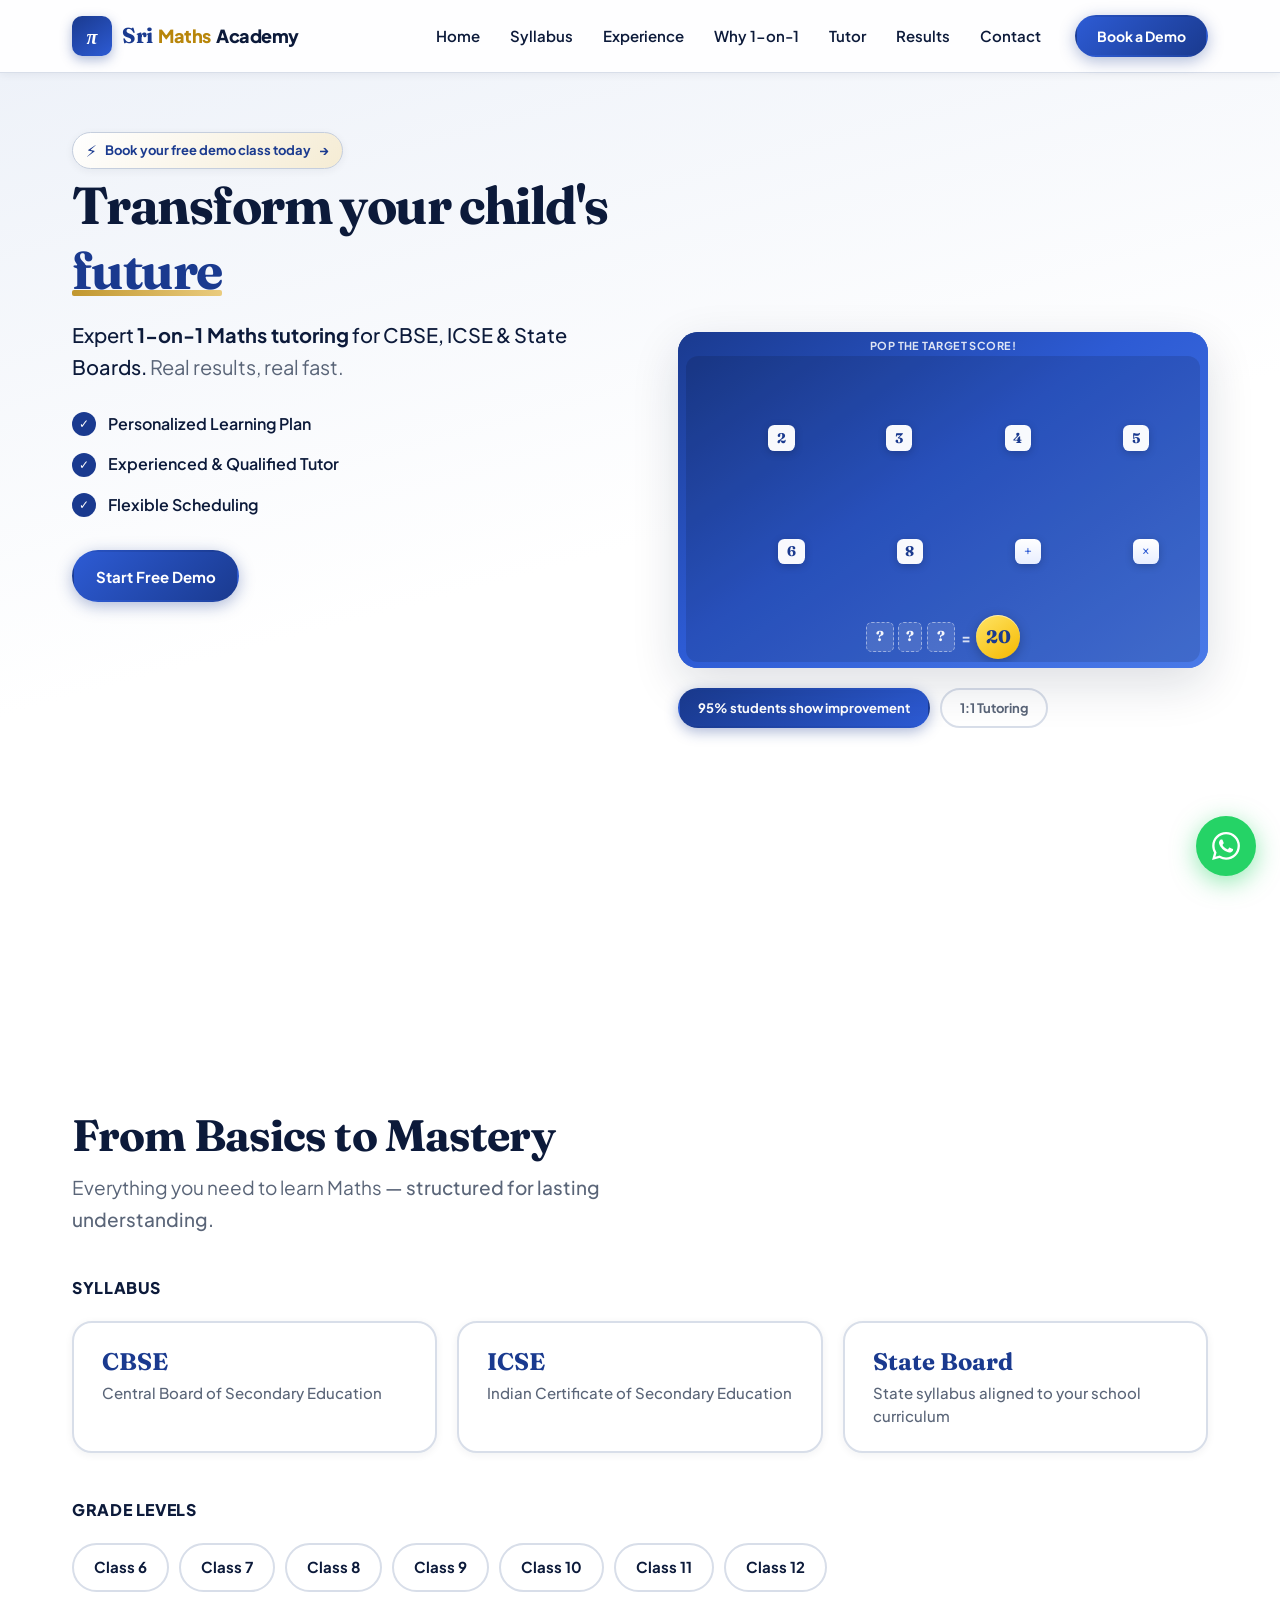
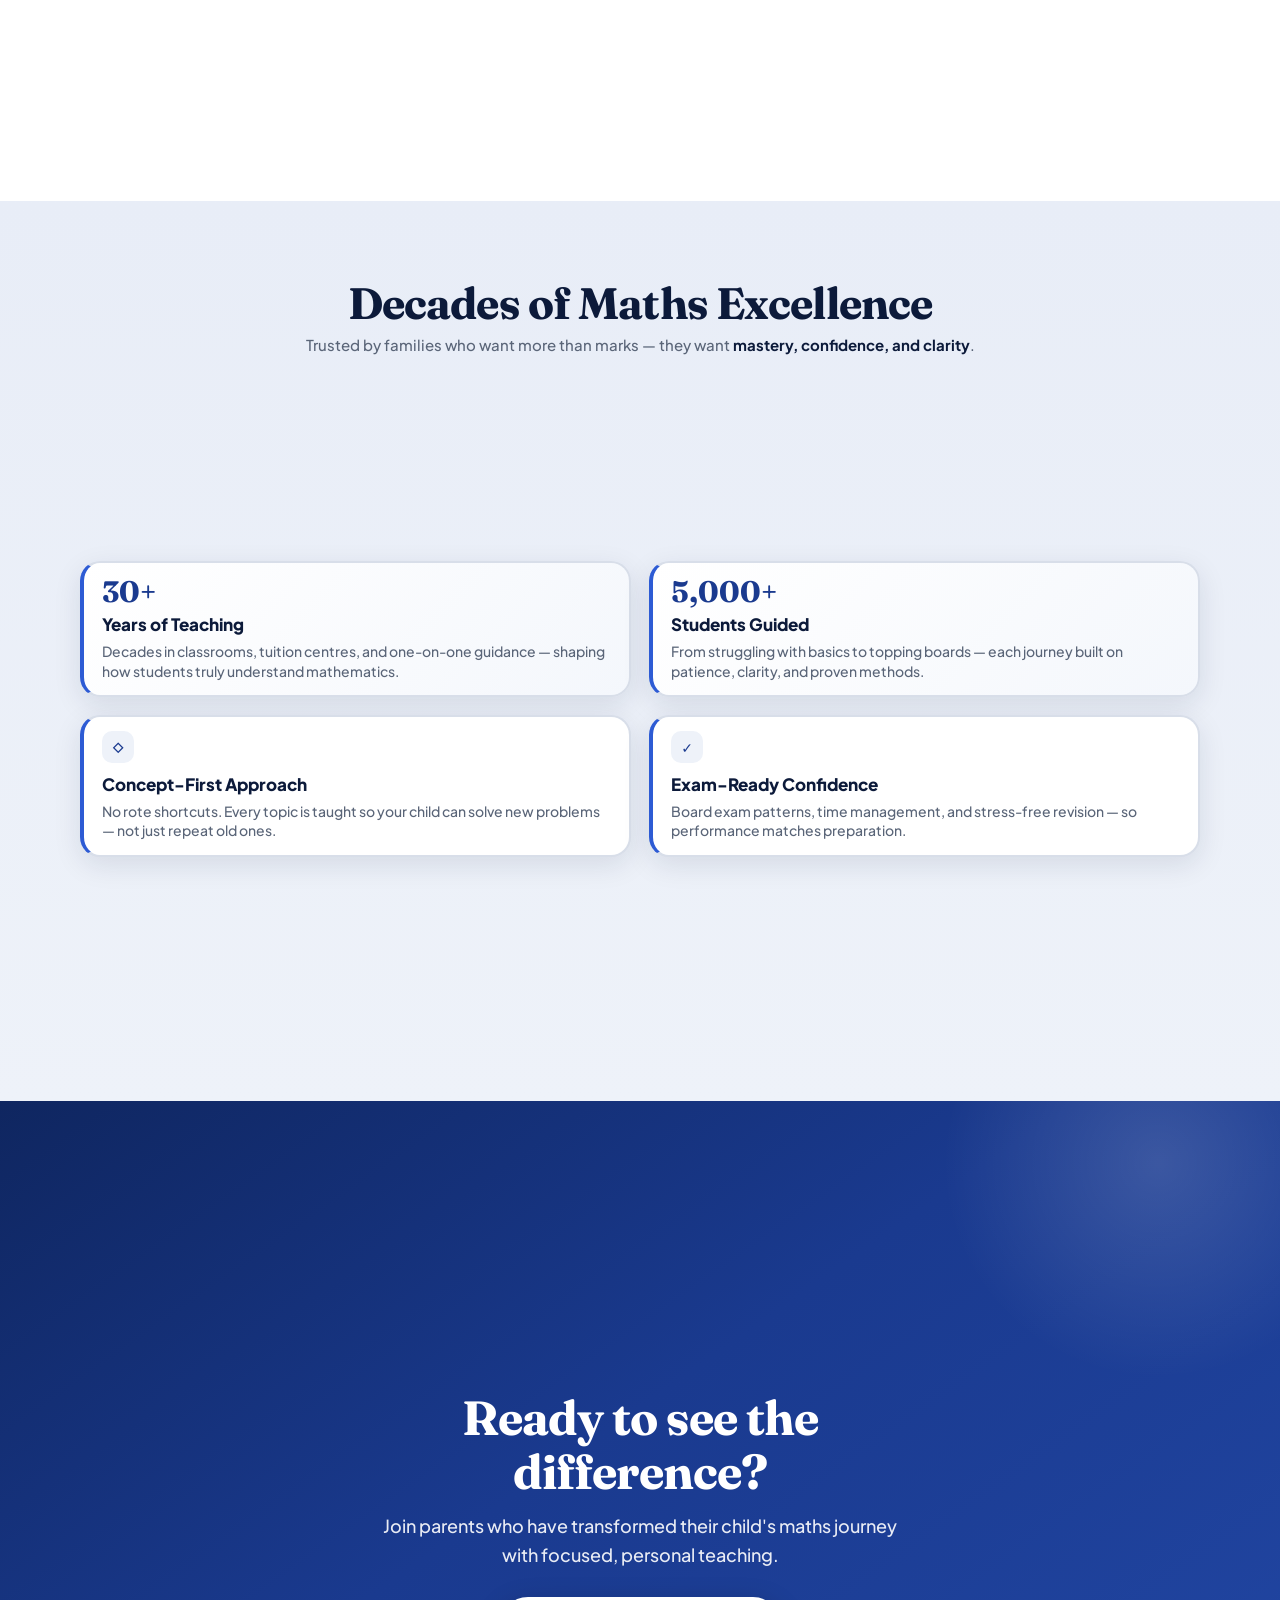
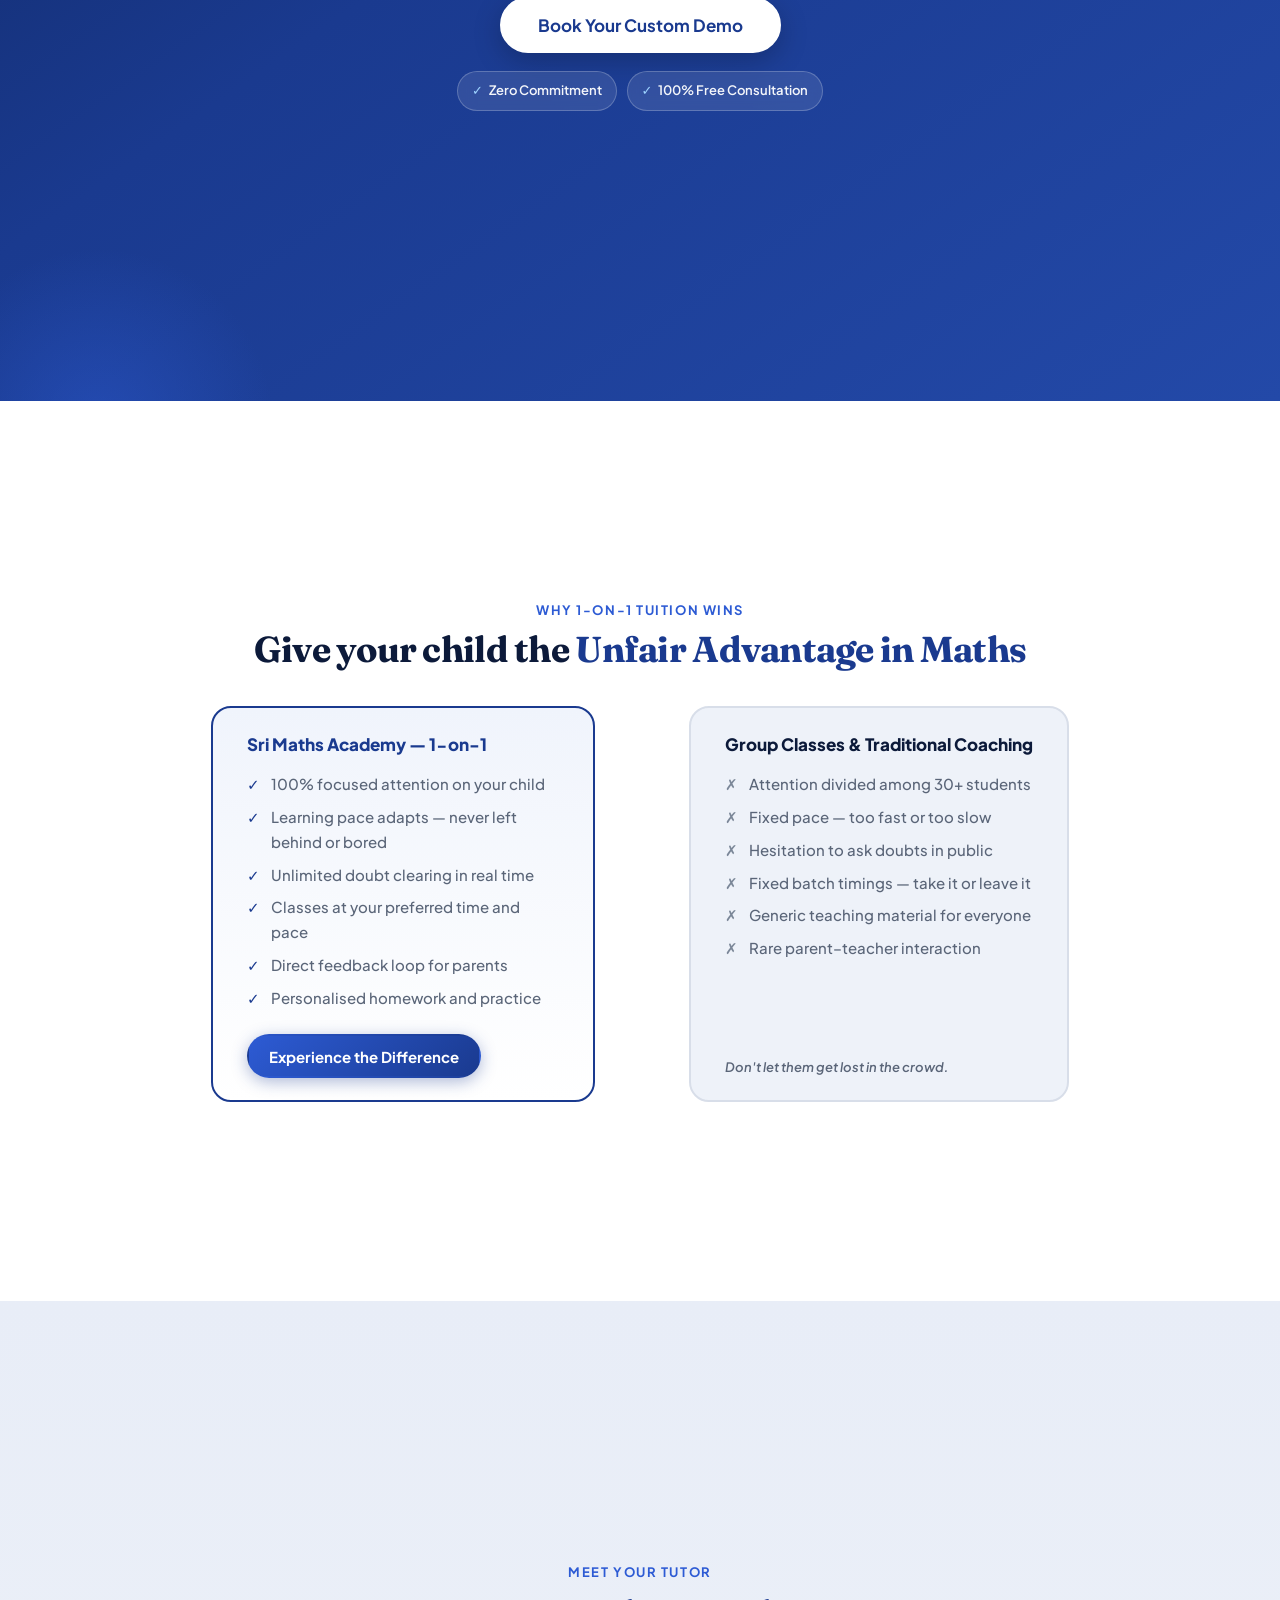
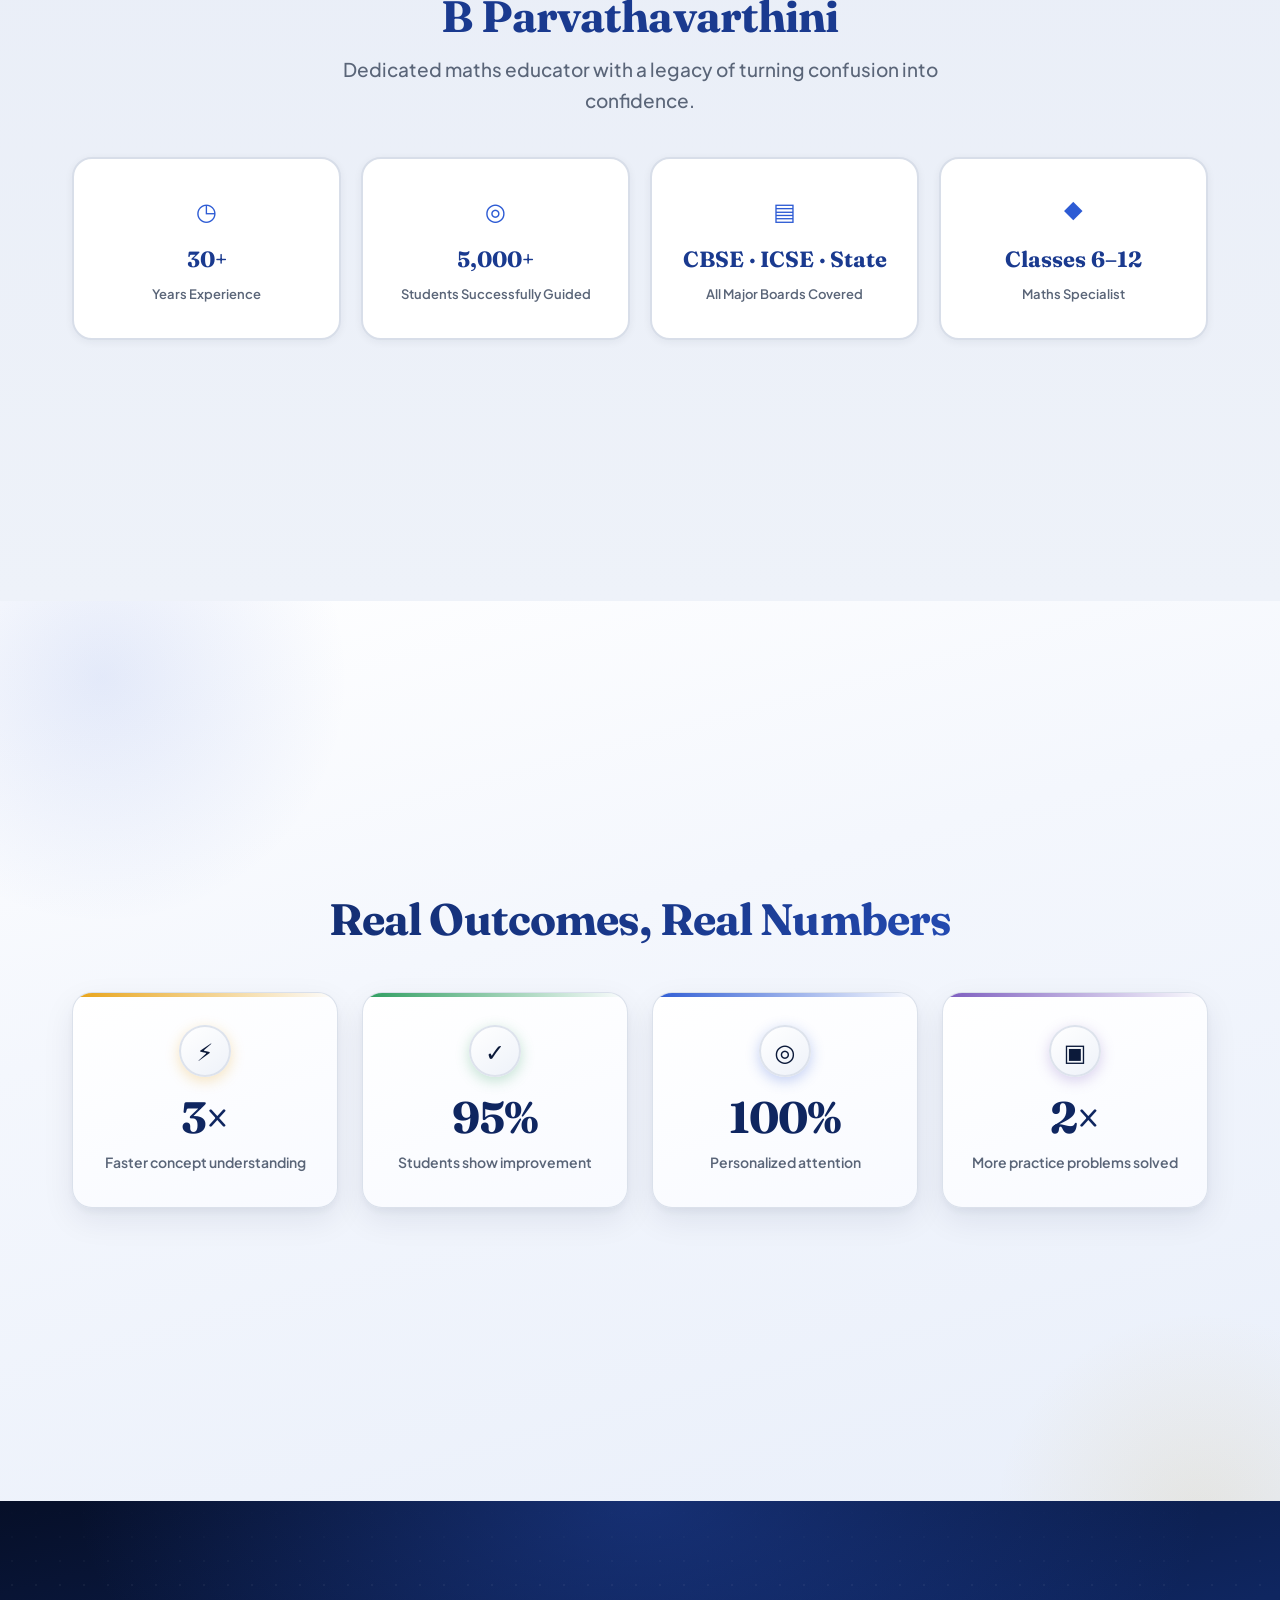
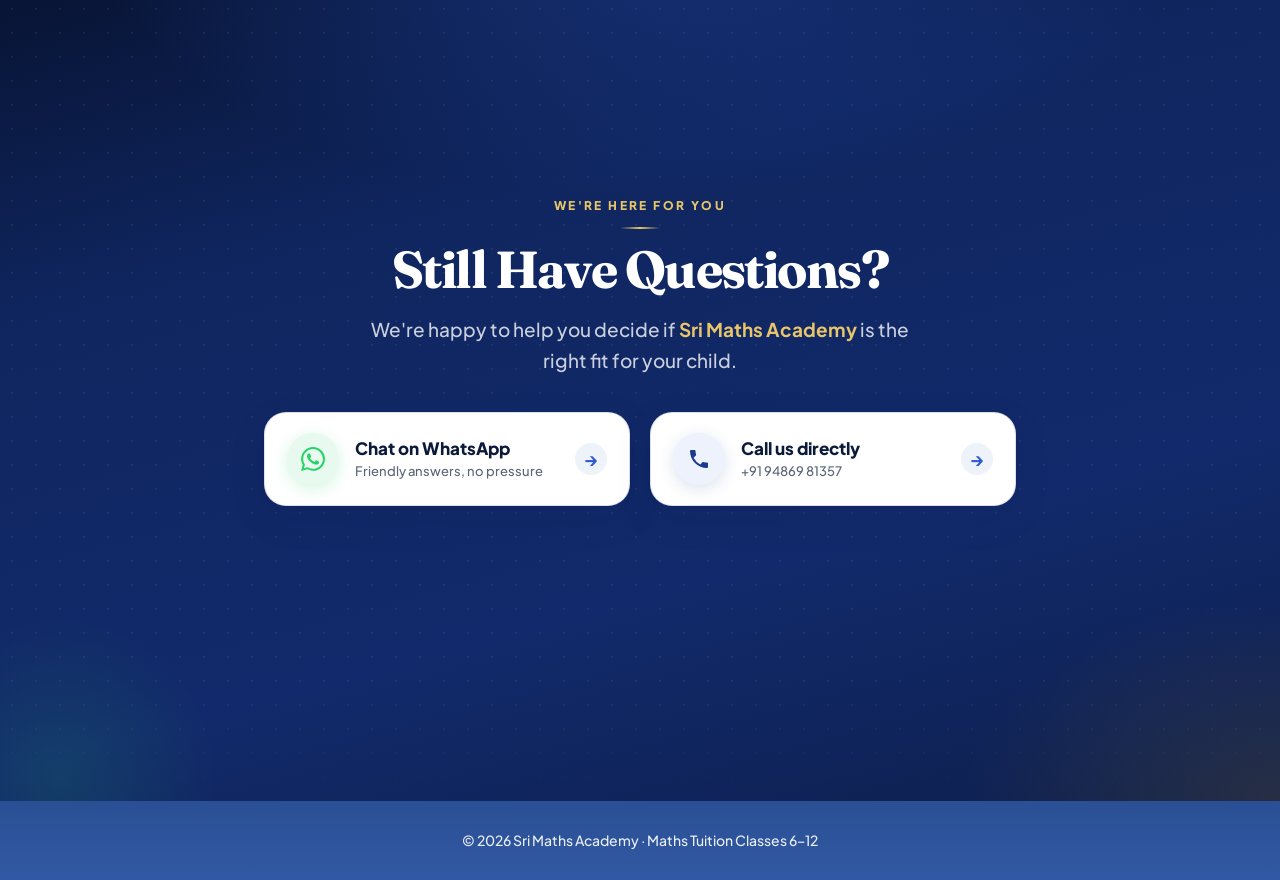
==== commit 5be104dc: "All changes" ====
--- a/index.html
+++ b/index.html
@@ -77,23 +77,29 @@
         </div>
         <div class="hero__visual">
           <div class="hero__image-wrap" id="heroImageWrap">
-            <div class="hero-scene hero-scene--results is-active" data-hero-scene="results">
-              <div class="hero-scene__card hero-scene__card--float">
-                <span class="hero-scene__stat-label">Results</span>
-                <span class="hero-scene__stat-value">95%</span>
-                <span class="hero-scene__stat-desc">Improvement</span>
+            <div class="hero-play hero-play--results" data-hero-play aria-label="Make the number maths game">
+              <p class="hero-play__hint" data-hero-play-hint>Pop the target score!</p>
+              <p class="hero-play__feedback" data-hero-play-feedback hidden></p>
+              <p class="hero-play__static" data-hero-play-static hidden></p>
+              <div class="hero-play__stage" data-hero-play-stage>
+                <div class="hero-play__pool" data-hero-play-pool></div>
+                <div class="hero-play__equation" data-hero-play-equation>
+                  <div class="hero-play__slots" data-hero-play-slots></div>
+                  <span class="hero-play__equals" aria-hidden="true">=</span>
+                  <span class="hero-play__target-bubble" data-hero-play-bubble>
+                    <span class="hero-play__target-num" data-hero-play-target>24</span>
+                  </span>
+                </div>
+                <div class="hero-play__balance" data-hero-play-balance hidden>
+                  <span class="hero-play__pan hero-play__pan--left" data-hero-play-pan-l>?</span>
+                  <span class="hero-play__scale" data-hero-play-scale>
+                    <span class="hero-play__scale-icon" aria-hidden="true">&#9878;</span>
+                    <span class="hero-play__total" data-hero-play-total>12</span>
+                  </span>
+                  <span class="hero-play__pan hero-play__pan--right" data-hero-play-pan-r>?</span>
+                </div>
               </div>
-              <div class="hero-scene__visual hero-scene__visual--graph" aria-hidden="true"></div>
-              <p class="hero-scene__formula" aria-hidden="true">f(x) = ax² + bx + c</p>
-            </div>
-            <div class="hero-scene hero-scene--oneonone" data-hero-scene="oneonone">
-              <div class="hero-scene__card hero-scene__card--float hero-scene__card--right">
-                <span class="hero-scene__stat-label">Focus</span>
-                <span class="hero-scene__stat-value">1:1</span>
-                <span class="hero-scene__stat-desc">Personal</span>
-              </div>
-              <div class="hero-scene__visual hero-scene__visual--desk" aria-hidden="true"></div>
-              <p class="hero-scene__formula" aria-hidden="true">∫ eˣ dx = eˣ + C</p>
+              <p class="hero-play__toast" data-hero-play-toast hidden>Target smashed!</p>
             </div>
           </div>
           <div class="hero__badges" role="tablist" aria-label="Highlight topics">
@@ -190,7 +196,6 @@
         <header class="section__header section__header--center">
           <p class="section__eyebrow">Why 1-on-1 Tuition Wins</p>
           <h2 class="section__title">Give your child the <span class="text-highlight">Unfair Advantage in Maths</span></h2>
-          <p class="section__lead">Stop settling for crowded classrooms. Personalised learning outperforms batch coaching — every single time.</p>
         </header>
         <div class="compare__grid">
           <div class="compare__col compare__col--win interactive-card">
@@ -285,13 +290,28 @@
       </div>
     </section>
 
-    <section class="section contact section--alt reveal" id="contact">
+    <section class="section contact reveal" id="contact">
       <div class="container contact__inner">
+        <p class="contact__eyebrow">We're here for you</p>
         <h2 class="contact__title">Still Have Questions?</h2>
-        <p class="contact__lead">We're happy to help you decide if Sri Maths Academy is the right fit for your child.</p>
-        <div class="contact__actions">
-          <a href="https://wa.me/919486981357?text=Hello%2C%20I%20have%20a%20question%20about%20Sri%20Maths%20Academy%20tuition." class="btn btn--whatsapp btn--lg btn--shine" target="_blank" rel="noopener noreferrer">Chat on WhatsApp</a>
-          <a href="tel:+919486981357" class="btn btn--outline btn--lg">Call +91 94869 81357</a>
+        <p class="contact__lead">We're happy to help you decide if <span class="text-highlight">Sri Maths Academy</span> is the right fit for your child.</p>
+        <div class="contact__channels">
+          <a href="https://wa.me/919486981357?text=Hello%2C%20I%20have%20a%20question%20about%20Sri%20Maths%20Academy%20tuition." class="contact__channel contact__channel--whatsapp" target="_blank" rel="noopener noreferrer">
+            <span class="contact__channel-icon" aria-hidden="true"></span>
+            <span class="contact__channel-body">
+              <strong class="contact__channel-title">Chat on WhatsApp</strong>
+              <span class="contact__channel-desc">Friendly answers, no pressure</span>
+            </span>
+            <span class="contact__channel-arrow" aria-hidden="true">→</span>
+          </a>
+          <a href="tel:+919486981357" class="contact__channel contact__channel--call">
+            <span class="contact__channel-icon" aria-hidden="true"></span>
+            <span class="contact__channel-body">
+              <strong class="contact__channel-title">Call us directly</strong>
+              <span class="contact__channel-desc">+91 94869 81357</span>
+            </span>
+            <span class="contact__channel-arrow" aria-hidden="true">→</span>
+          </a>
         </div>
       </div>
     </section>
@@ -311,8 +331,29 @@
     <div class="modal__overlay" data-close-modal></div>
     <div class="modal__dialog">
       <button type="button" class="modal__close" data-close-modal aria-label="Close dialog">&times;</button>
-      <h2 class="modal__title" id="modalTitle">Book Your Free Demo Session</h2>
-      <form class="modal__form" id="demoForm" novalidate>
+      <div class="modal__layout">
+        <aside class="modal__promo" aria-hidden="true">
+          <div class="modal__promo-bg">
+            <span class="modal__float modal__float--pi">π</span>
+            <span class="modal__float modal__float--sum">∑</span>
+            <span class="modal__float modal__float--sqrt">√</span>
+            <span class="modal__float modal__float--pct">95%</span>
+          </div>
+          <p class="modal__promo-eyebrow">Sri Maths Academy</p>
+          <p class="modal__promo-headline">Your child's maths breakthrough starts here</p>
+          <ul class="modal__promo-perks">
+            <li>100% free demo</li>
+            <li>1-on-1 expert tutor</li>
+            <li>Classes 6–12</li>
+          </ul>
+        </aside>
+        <div class="modal__body">
+          <div class="modal__body-head">
+            <h2 class="modal__title" id="modalTitle">Book Your Free Demo Session</h2>
+            <p class="modal__subtitle">Quick details — we'll reach you on <strong>WhatsApp</strong> in minutes.</p>
+          </div>
+          <form class="modal__form" id="demoForm" novalidate>
+            <div class="modal__form-fields">
         <div class="form-group">
           <label for="studentName">Student Name</label>
           <input type="text" id="studentName" name="studentName" autocomplete="name" required minlength="2" placeholder="Enter student name">
@@ -320,7 +361,7 @@
         </div>
         <div class="form-group">
           <label for="phone">Mobile Number</label>
-          <input type="tel" id="phone" name="phone" inputmode="numeric" autocomplete="tel" required placeholder="10-digit mobile number" maxlength="10">
+          <input type="tel" id="phone" name="phone" inputmode="tel" autocomplete="tel" required placeholder="e.g. +91 94869 81357 or +1 415 555 2671">
           <span class="form-error" id="phoneError" role="alert"></span>
         </div>
         <div class="form-group">
@@ -343,11 +384,15 @@
           <input type="text" id="otherClass" name="otherClass" placeholder="Enter your class">
           <span class="form-error" id="otherClassError" role="alert"></span>
         </div>
-        <button type="submit" class="btn btn--whatsapp btn--lg btn--block" id="whatsappBtn" disabled>Book on WhatsApp</button>
+            </div>
+        <button type="submit" class="btn btn--whatsapp btn--lg btn--block modal__submit" id="whatsappBtn" disabled>Book on WhatsApp</button>
       </form>
+        </div>
+      </div>
     </div>
   </div>
 
   <script src="js/main.js" defer></script>
+  <script src="js/hero-play.js" defer></script>
 </body>
 </html>
--- a/css/styles.css
+++ b/css/styles.css
@@ -104,6 +104,12 @@
   transform: translateY(0);
 }
 
+/* Hero visible immediately on first paint (no clip from reveal offset) */
+#hero.reveal {
+  opacity: 1;
+  transform: none;
+}
+
 @media (prefers-reduced-motion: reduce) {
   .reveal {
     opacity: 1;
@@ -212,8 +218,156 @@
 }
 
 @media (min-width: 900px) {
+  main > section.hero {
+    min-height: calc(100dvh - var(--header-h));
+    max-height: calc(100dvh - var(--header-h));
+  }
+
   main > section.hero > .container.hero__grid {
     grid-template-columns: 1.05fr 0.95fr;
+    align-content: start;
+    align-items: start;
+    gap: 1.25rem;
+    padding-top: clamp(2.75rem, 6.5vh, 4rem);
+    padding-bottom: clamp(0.5rem, 1vh, 0.85rem);
+    height: 100%;
+    min-height: 0;
+  }
+
+  .hero .btn-eyebrow {
+    margin-bottom: 0.5rem;
+    padding: 0.45rem 0.8rem;
+    font-size: 0.8125rem;
+  }
+
+  .hero__title {
+    margin-bottom: 0.65rem;
+    font-size: clamp(1.875rem, 3.8vw, 2.75rem);
+  }
+
+  .hero__subtitle {
+    margin-bottom: 0.65rem;
+    font-size: clamp(0.9375rem, 1.6vw, 1.0625rem);
+    line-height: 1.45;
+  }
+
+  .hero__features {
+    margin-bottom: 0.85rem;
+    gap: 0.45rem;
+  }
+
+  .hero__feature {
+    gap: 0.5rem;
+    font-size: 0.9375rem;
+  }
+
+  .hero__feature-icon {
+    width: 1.35rem;
+    height: 1.35rem;
+    font-size: 0.6875rem;
+  }
+
+  .hero__ctas .btn--lg {
+    padding: 0.6rem 1.35rem;
+    font-size: 0.9375rem;
+  }
+
+  .hero__content {
+    align-self: start;
+  }
+
+  .hero__visual {
+    display: flex;
+    flex-direction: column;
+    justify-content: center;
+    align-self: center;
+    height: 100%;
+    min-height: calc(100dvh - var(--header-h) - 2rem);
+  }
+
+  .hero__image-wrap {
+    height: clamp(16rem, 52vh, 21rem);
+    min-height: 16rem;
+    max-height: 21rem;
+    aspect-ratio: unset;
+    width: 100%;
+  }
+
+  .hero-play {
+    padding: 0.5rem 0.55rem 0.4rem;
+  }
+
+  .hero-play__hint {
+    font-size: clamp(0.625rem, 1.1vw, 0.75rem);
+  }
+
+  .hero-play__pool {
+    min-height: 4.25rem;
+  }
+
+  .hero-chip {
+    font-size: clamp(0.75rem, 1.05vw, 0.9375rem);
+    padding: clamp(0.28rem, 0.9vw, 0.4rem) clamp(0.45rem, 1.4vw, 0.65rem);
+  }
+
+  .hero-play__slot {
+    min-width: clamp(1.35rem, 4.5vw, 1.85rem);
+    min-height: clamp(1.45rem, 5vw, 2rem);
+    font-size: clamp(0.75rem, 1.1vw, 0.9375rem);
+  }
+
+  .hero-play__target-bubble {
+    min-width: clamp(2.35rem, 6vw, 3.1rem);
+    min-height: clamp(2.35rem, 6vw, 3.1rem);
+  }
+
+  .hero-play__target-num {
+    font-size: clamp(1rem, 2.2vw, 1.25rem);
+  }
+
+  .hero__badges {
+    margin-top: 0.55rem;
+    gap: 0.5rem;
+    flex-shrink: 0;
+  }
+
+  .hero__badge {
+    padding: 0.5rem 0.95rem;
+    font-size: 0.8125rem;
+  }
+}
+
+@media (min-width: 900px) and (max-height: 800px) {
+  main > section.hero > .container.hero__grid {
+    padding-top: clamp(2rem, 5vh, 2.75rem);
+  }
+
+  .hero__title {
+    font-size: clamp(1.625rem, 3.2vw, 2.125rem);
+    margin-bottom: 0.5rem;
+  }
+
+  .hero__subtitle {
+    margin-bottom: 0.5rem;
+  }
+
+  .hero__features {
+    margin-bottom: 0.65rem;
+    gap: 0.35rem;
+  }
+
+  .hero__visual {
+    min-height: calc(100dvh - var(--header-h) - 1.5rem);
+  }
+
+  .hero__image-wrap {
+    height: clamp(13.5rem, 46vh, 17.5rem);
+    min-height: 13.5rem;
+    max-height: 17.5rem;
+  }
+
+  .hero-play__pool {
+    min-height: 3.5rem;
   }
 }
 
@@ -582,33 +736,152 @@
 }
 
 @media (max-width: 899px) {
+  main > section.hero {
+    min-height: calc(100dvh - var(--header-h));
+    max-height: calc(100dvh - var(--header-h));
+  }
+
+  main > section.hero > .container.hero__grid {
+    align-content: start;
+    align-items: stretch;
+    gap: 0.75rem;
+    padding-top: clamp(1.25rem, 4vh, 1.75rem);
+    padding-bottom: 0.5rem;
+  }
+
+  .hero .btn-eyebrow {
+    margin-bottom: 0.5rem;
+    padding: 0.5rem 0.875rem;
+    font-size: 0.8125rem;
+  }
+
   .hero__title {
-    font-size: clamp(1.75rem, 6vw, 2.25rem);
-    margin-bottom: 0.875rem;
+    font-size: clamp(1.5rem, 5.5vw, 1.875rem);
+    margin-bottom: 0.5rem;
   }
 
   .hero__subtitle {
-    margin-bottom: 1rem;
-    font-size: 1rem;
+    margin-bottom: 0.625rem;
+    font-size: 0.9375rem;
+    line-height: 1.45;
   }
 
   .hero__features {
-    margin-bottom: 1.25rem;
+    margin-bottom: 0.75rem;
+    gap: 0.35rem;
+  }
+
+  .hero__feature {
     gap: 0.5rem;
-  }
-
-  .hero__feature {
+    font-size: 0.8125rem;
+  }
+
+  .hero__feature-icon {
+    width: 1.25rem;
+    height: 1.25rem;
+    font-size: 0.625rem;
+  }
+
+  .hero__ctas .btn--lg {
+    min-height: 44px;
+    padding: 0.65rem 1.25rem;
     font-size: 0.9375rem;
   }
 
+  .hero__visual {
+    width: 100%;
+  }
+
   .hero__image-wrap {
-    max-height: min(38dvh, 280px);
-    aspect-ratio: auto;
-    min-height: 200px;
+    width: 100%;
+    height: clamp(10rem, 28dvh, 12.5rem);
+    aspect-ratio: unset;
+    min-height: 10rem;
+    max-height: 12.5rem;
+  }
+
+  .hero-play {
+    padding: 0.35rem 0.4rem 0.3rem;
+  }
+
+  .hero-play__hint {
+    font-size: 0.5625rem;
+  }
+
+  .hero-play__feedback {
+    font-size: 0.5625rem;
+  }
+
+  .hero-play__pan {
+    min-width: 1.35rem;
+    min-height: 1.35rem;
+    font-size: 0.6875rem;
+  }
+
+  .hero-play__total {
+    font-size: 0.6875rem;
+  }
+
+  .hero-play__pool {
+    min-height: 3.25rem;
+  }
+
+  .hero-play__equation,
+  .hero-play__balance {
+    padding: 0.1rem 0.2rem 0.15rem;
+    gap: 0.12rem;
+  }
+
+  .hero-play__equation {
+    gap: 0.12rem;
+  }
+
+  .hero-play__slot {
+    min-width: 1rem;
+    min-height: 1.15rem;
+    padding: 0.08rem 0.18rem;
+    font-size: 0.6875rem;
+  }
+
+  .hero-play__target-bubble {
+    min-width: 1.65rem;
+    min-height: 1.65rem;
+  }
+
+  .hero-play__target-num {
+    font-size: 0.75rem;
+  }
+
+  .hero-chip {
+    padding: 0.18rem 0.32rem;
+    font-size: 0.6875rem;
   }
 
   .hero__badges {
-    margin-top: 0.75rem;
+    margin-top: 0.5rem;
+    gap: 0.4rem;
+  }
+
+  .hero__badge {
+    padding: 0.45rem 0.75rem;
+    font-size: 0.75rem;
+  }
+}
+
+@media (max-width: 899px) and (max-height: 700px) {
+  .hero__title {
+    font-size: clamp(1.375rem, 5vw, 1.625rem);
+  }
+
+  .hero__features {
+    margin-bottom: 0.5rem;
+    gap: 0.25rem;
+  }
+
+  .hero__image-wrap {
+    height: clamp(9rem, 24dvh, 11rem);
+    min-height: 9rem;
+    max-height: 11rem;
   }
 }
 
@@ -694,7 +967,7 @@
   gap: 1rem;
 }
 
-/* Hero visual scenes */
+/* Hero Math Snap Lab */
 .hero__image-wrap {
   position: relative;
   aspect-ratio: 4 / 3.2;
@@ -704,140 +977,410 @@
   background: linear-gradient(145deg, #1a3a8f 0%, #2d5bd4 45%, #4a7ae8 100%);
 }
 
-.hero-scene {
+.hero-play {
   position: absolute;
   inset: 0;
-  opacity: 0;
-  transition: opacity 0.45s var(--ease);
+  display: flex;
+  flex-direction: column;
+  padding: 0.45rem 0.5rem 0.35rem;
+  color: rgba(255, 255, 255, 0.95);
+  user-select: none;
+  -webkit-user-select: none;
+}
+
+.hero-play--results {
+  background: linear-gradient(145deg, #1a3a8f 0%, #2d5bd4 45%, #4a7ae8 100%);
+}
+
+.hero-play--oneonone {
+  background: linear-gradient(145deg, #0f2660 0%, #1a3a8f 50%, #3d6bc8 100%);
+}
+
+.hero-play__hint,
+.hero-play__feedback,
+.hero-play__static {
+  margin: 0;
+  line-height: 1.2;
+  text-align: center;
+  flex-shrink: 0;
+}
+
+.hero-play__hint {
+  font-size: clamp(0.5625rem, 2.2vw, 0.6875rem);
+  font-weight: 700;
+  letter-spacing: 0.04em;
+  text-transform: uppercase;
+  opacity: 0.9;
+}
+
+.hero-play__feedback {
+  margin-top: 0.1rem;
+  font-size: clamp(0.5rem, 2vw, 0.625rem);
+  font-weight: 600;
+  color: rgba(255, 220, 140, 0.95);
+  white-space: nowrap;
+  overflow: hidden;
+  text-overflow: ellipsis;
+  min-height: 0.75rem;
+}
+
+.hero-play__static {
+  margin-top: 0.35rem;
+  font-size: clamp(0.6875rem, 2.5vw, 0.8125rem);
+  font-weight: 700;
+  font-family: var(--font-display);
+}
+
+.hero-play__stage {
+  position: relative;
+  flex: 1;
+  min-height: 0;
+  margin-top: 0.25rem;
+  border-radius: calc(var(--radius) - 2px);
+  background: rgba(0, 0, 0, 0.12);
+  touch-action: none;
+  display: flex;
+  flex-direction: column;
+  overflow: hidden;
+}
+
+.hero-play__stage.is-dragging {
+  cursor: grabbing;
+}
+
+.hero-play__equation {
+  position: relative;
+  flex: 0 0 auto;
+  width: 100%;
+  padding: 0.12rem 0.3rem 0.18rem;
+  display: flex;
+  flex-wrap: nowrap;
+  justify-content: center;
+  align-items: center;
+  gap: clamp(0.15rem, 1vw, 0.35rem);
+  z-index: 3;
+}
+
+.hero-play__equation[hidden],
+.hero-play__balance[hidden] {
+  display: none !important;
+}
+
+.hero-play__slots {
+  display: flex;
+  align-items: center;
+  gap: clamp(0.15rem, 1vw, 0.3rem);
+}
+
+.hero-play__equals {
+  font-size: clamp(0.75rem, 3vw, 0.9375rem);
+  font-weight: 800;
+  opacity: 0.85;
+}
+
+.hero-play__target-bubble {
+  display: inline-flex;
+  align-items: center;
+  justify-content: center;
+  min-width: clamp(2rem, 10vw, 2.75rem);
+  min-height: clamp(2rem, 10vw, 2.75rem);
+  padding: 0.2rem;
+  border-radius: 50%;
+  background: linear-gradient(145deg, #ffe566 0%, #f5b800 100%);
+  box-shadow: 0 3px 12px rgba(0, 0, 0, 0.25), inset 0 1px 0 rgba(255, 255, 255, 0.5);
+  transition: transform 0.25s var(--ease);
+}
+
+.hero-play__target-num {
+  font-family: var(--font-display);
+  font-size: clamp(0.875rem, 4vw, 1.125rem);
+  font-weight: 800;
+  color: #1a3a8f;
+  line-height: 1;
+}
+
+.hero-play__target-bubble.is-pop {
+  animation: hero-target-pop 0.55s var(--ease);
+}
+
+@keyframes hero-target-pop {
+  0% {
+    transform: scale(1);
+  }
+  40% {
+    transform: scale(1.18);
+  }
+  100% {
+    transform: scale(1);
+  }
+}
+
+.hero-play__slots.is-shake {
+  animation: hero-slots-shake 0.45s var(--ease);
+}
+
+@keyframes hero-slots-shake {
+  0%,
+  100% {
+    transform: translateX(0);
+  }
+  25% {
+    transform: translateX(-4px);
+  }
+  75% {
+    transform: translateX(4px);
+  }
+}
+
+.hero-play__slot {
+  display: inline-flex;
+  align-items: center;
+  justify-content: center;
+  min-width: clamp(1.25rem, 7vw, 1.75rem);
+  min-height: clamp(1.35rem, 7.5vw, 1.85rem);
+  padding: 0.1rem 0.25rem;
+  font-size: clamp(0.6875rem, 2.8vw, 0.875rem);
+  font-weight: 700;
+  font-family: var(--font-display);
+  color: rgba(255, 255, 255, 0.95);
+  background: rgba(255, 255, 255, 0.12);
+  border: 1.5px dashed rgba(255, 255, 255, 0.45);
+  border-radius: 0.35rem;
+  transition: background 0.2s var(--ease), border-color 0.2s var(--ease), transform 0.2s var(--ease);
+}
+
+.hero-play__slot.is-filled {
+  background: rgba(255, 255, 255, 0.22);
+  border-style: solid;
+  border-color: rgba(255, 255, 255, 0.7);
+}
+
+.hero-play__slot.is-wrong-flash {
+  border-color: #ffb4b4;
+  background: rgba(255, 80, 80, 0.25);
+  transform: scale(1.05);
+}
+
+.hero-play__slot--op {
+  min-width: clamp(1.1rem, 6vw, 1.5rem);
+}
+
+.hero-play__pool {
+  position: relative;
+  flex: 1 1 auto;
+  min-height: 3.75rem;
+  width: 100%;
+  z-index: 1;
+}
+
+.hero-chip {
+  position: absolute;
+  margin: 0;
+  padding: clamp(0.2rem, 1.2vw, 0.35rem) clamp(0.35rem, 2vw, 0.55rem);
+  font-size: clamp(0.6875rem, 2.8vw, 0.875rem);
+  font-weight: 700;
+  font-family: var(--font-display);
+  line-height: 1;
+  color: var(--primary);
+  background: rgba(255, 255, 255, 0.97);
+  border: none;
+  border-radius: 0.4rem;
+  box-shadow: 0 2px 8px rgba(0, 0, 0, 0.2);
+  cursor: grab;
+  touch-action: none;
+  transition: box-shadow 0.2s var(--ease), transform 0.15s var(--ease);
+}
+
+.hero-chip:focus-visible {
+  outline: 2px solid #fff;
+  outline-offset: 2px;
+}
+
+.hero-chip.is-dragging {
+  cursor: grabbing;
+  z-index: 5;
+  box-shadow: 0 6px 18px rgba(0, 0, 0, 0.35);
+  transform: scale(1.06);
+}
+
+.hero-chip.is-snapped {
   pointer-events: none;
 }
 
-.hero-scene.is-active {
-  opacity: 1;
-  pointer-events: auto;
-}
-
-.hero-scene--oneonone {
-  background: linear-gradient(145deg, #0f2660 0%, #1a3a8f 50%, #3d6bc8 100%);
-}
-
-.hero-scene__visual {
+@media (prefers-reduced-motion: no-preference) {
+  .hero-chip:not(.is-dragging):not(.is-snapped) {
+    animation: hero-chip-float 2.8s ease-in-out infinite;
+  }
+
+  .hero-chip:nth-child(2n) {
+    animation-delay: 0.4s;
+  }
+
+  .hero-chip:nth-child(3n) {
+    animation-delay: 0.8s;
+  }
+}
+
+@keyframes hero-chip-float {
+  0%,
+  100% {
+    transform: translateY(0);
+  }
+  50% {
+    transform: translateY(-3px);
+  }
+}
+
+.hero-chip--op {
+  background: linear-gradient(180deg, #fff 0%, #e8eeff 100%);
+  color: #2d5bd4;
+}
+
+.hero-play__toast {
   position: absolute;
-  inset: 0;
-}
-
-.hero-scene__visual--graph {
-  background:
-    radial-gradient(circle at 70% 30%, rgba(255, 255, 255, 0.15) 0%, transparent 50%),
-    linear-gradient(180deg, transparent 60%, rgba(0, 0, 0, 0.15) 100%);
-}
-
-.hero-scene__visual--graph::before {
-  content: "";
-  position: absolute;
-  bottom: 18%;
-  left: 8%;
-  right: 8%;
-  height: 45%;
-  background:
-    linear-gradient(to top right, transparent 49.5%, rgba(255, 255, 255, 0.5) 50%, transparent 50.5%),
-    repeating-linear-gradient(90deg, rgba(255, 255, 255, 0.08) 0, rgba(255, 255, 255, 0.08) 1px, transparent 1px, transparent 12%);
-  border-left: 2px solid rgba(255, 255, 255, 0.4);
-  border-bottom: 2px solid rgba(255, 255, 255, 0.4);
-}
-
-.hero-scene__visual--graph::after {
-  content: "📈";
-  position: absolute;
-  top: 22%;
-  right: 12%;
-  font-size: 3.5rem;
-  filter: drop-shadow(0 4px 12px rgba(0, 0, 0, 0.2));
-}
-
-.hero-scene__visual--desk {
-  background:
-    radial-gradient(ellipse at 30% 70%, rgba(255, 255, 255, 0.12) 0%, transparent 55%),
-    linear-gradient(180deg, transparent 50%, rgba(0, 0, 0, 0.2) 100%);
-}
-
-.hero-scene__visual--desk::before {
-  content: "📐";
-  position: absolute;
-  top: 20%;
-  left: 15%;
-  font-size: 4rem;
-  filter: drop-shadow(0 4px 12px rgba(0, 0, 0, 0.25));
-}
-
-.hero-scene__visual--desk::after {
-  content: "✏️";
-  position: absolute;
-  bottom: 25%;
-  right: 18%;
-  font-size: 2.5rem;
-}
-
-.hero-scene__formula {
-  position: absolute;
-  bottom: 1.25rem;
-  left: 1.25rem;
+  left: 50%;
+  top: 42%;
+  transform: translate(-50%, -50%);
   margin: 0;
-  padding: 0.5rem 1rem;
-  font-size: 0.9375rem;
-  font-weight: 600;
-  font-style: italic;
+  padding: 0.35rem 0.75rem;
+  font-size: clamp(0.75rem, 3vw, 0.9375rem);
+  font-weight: 800;
+  font-family: var(--font-display);
+  color: #1a3a8f;
+  background: rgba(255, 255, 255, 0.96);
+  border-radius: 999px;
+  box-shadow: 0 4px 16px rgba(0, 0, 0, 0.25);
+  z-index: 6;
+  pointer-events: none;
+}
+
+.hero-play.is-complete .hero-play__stage {
+  box-shadow: inset 0 0 0 2px rgba(255, 255, 255, 0.35);
+}
+
+@media (prefers-reduced-motion: no-preference) {
+  .hero-play.is-complete .hero-play__stage {
+    animation: hero-play-glow 0.6s var(--ease);
+  }
+}
+
+@keyframes hero-play-glow {
+  0% {
+    box-shadow: inset 0 0 0 0 rgba(255, 255, 255, 0);
+  }
+  50% {
+    box-shadow: inset 0 0 0 2px rgba(255, 255, 255, 0.5);
+  }
+  100% {
+    box-shadow: inset 0 0 0 2px rgba(255, 255, 255, 0.35);
+  }
+}
+
+/* Balance the Scales (1:1 game) */
+.hero-play--balance .hero-play__equation {
+  display: none !important;
+}
+
+.hero-play__balance {
+  position: relative;
+  flex: 0 0 auto;
+  width: 100%;
+  padding: 0.12rem 0.3rem 0.18rem;
+  display: flex;
+  align-items: flex-end;
+  justify-content: center;
+  gap: clamp(0.25rem, 2vw, 0.5rem);
+  z-index: 3;
+}
+
+.hero-play:not(.hero-play--balance) .hero-play__balance {
+  display: none !important;
+}
+
+.hero-play__pan {
+  display: inline-flex;
+  align-items: center;
+  justify-content: center;
+  min-width: clamp(1.5rem, 8vw, 2.25rem);
+  min-height: clamp(1.5rem, 8vw, 2.25rem);
+  padding: 0.15rem 0.35rem;
+  font-size: clamp(0.75rem, 3vw, 0.9375rem);
+  font-weight: 700;
+  font-family: var(--font-display);
   color: rgba(255, 255, 255, 0.95);
-  background: rgba(0, 0, 0, 0.25);
-  border-radius: var(--radius);
-  backdrop-filter: blur(6px);
-}
-
-.hero-scene__card {
-  position: absolute;
-  z-index: 2;
-  padding: 1rem 1.25rem;
-  background: rgba(255, 255, 255, 0.97);
-  border-radius: var(--radius);
-  box-shadow: var(--shadow-md);
-  text-align: center;
-  min-width: 7rem;
-}
-
-.hero-scene__card--float {
-  top: 1.25rem;
-  left: 1.25rem;
-}
-
-.hero-scene__card--right {
-  left: auto;
-  right: 1.25rem;
-  top: 1.5rem;
-}
-
-.hero-scene__stat-label {
-  display: block;
-  font-size: 0.6875rem;
+  background: rgba(255, 255, 255, 0.12);
+  border: 1.5px dashed rgba(255, 255, 255, 0.45);
+  border-radius: 0.4rem;
+  transition: background 0.2s var(--ease), border-color 0.2s var(--ease), transform 0.2s var(--ease);
+}
+
+.hero-play__pan.is-filled {
+  background: rgba(255, 255, 255, 0.22);
+  border-style: solid;
+  border-color: rgba(255, 255, 255, 0.7);
+}
+
+.hero-play__scale {
+  display: flex;
+  flex-direction: column;
+  align-items: center;
+  justify-content: center;
+  gap: 0.1rem;
+  min-width: clamp(2.25rem, 11vw, 3rem);
+  padding: 0.2rem 0.35rem;
+  transform: rotate(-4deg);
+  transition: transform 0.45s var(--ease);
+}
+
+.hero-play.is-balanced .hero-play__scale {
+  transform: rotate(0deg);
+}
+
+.hero-play__balance.is-tilt .hero-play__scale {
+  animation: hero-scale-tilt 0.45s var(--ease);
+}
+
+@keyframes hero-scale-tilt {
+  0%,
+  100% {
+    transform: rotate(-4deg);
+  }
+  30% {
+    transform: rotate(-12deg);
+  }
+  70% {
+    transform: rotate(6deg);
+  }
+}
+
+.hero-play__scale-icon {
+  font-size: clamp(0.875rem, 3.5vw, 1.125rem);
+  line-height: 1;
+  opacity: 0.85;
+}
+
+.hero-play__total {
+  display: inline-flex;
+  align-items: center;
+  justify-content: center;
+  min-width: 1.5rem;
+  padding: 0.15rem 0.4rem;
+  font-family: var(--font-display);
+  font-size: clamp(0.75rem, 3.2vw, 0.9375rem);
   font-weight: 800;
-  text-transform: uppercase;
-  letter-spacing: 0.1em;
-  color: var(--text-light);
-}
-
-.hero-scene__stat-value {
-  display: block;
-  font-family: var(--font-display);
-  font-size: 2rem;
-  font-weight: 700;
-  color: var(--primary);
-  line-height: 1.1;
-}
-
-.hero-scene__stat-desc {
-  display: block;
-  font-size: 0.75rem;
-  font-weight: 600;
-  color: var(--text-muted);
+  color: #1a3a8f;
+  background: linear-gradient(145deg, #ffe566 0%, #f5b800 100%);
+  border-radius: 999px;
+  box-shadow: 0 2px 8px rgba(0, 0, 0, 0.2);
+}
+
+.hero-play.is-balanced .hero-play__total {
+  animation: hero-target-pop 0.55s var(--ease);
+}
+
+.hero-play--static .hero-chip {
+  cursor: default;
+  pointer-events: none;
 }
 
 .hero__badges {
@@ -986,52 +1529,68 @@
   }
 }
 
-/* Experience section — enlarged layout & typography */
+/* Experience section — compact, single-viewport layout */
+#experience {
+  max-height: 100dvh;
+  overflow: hidden;
+}
+
 #experience > .container {
   height: 100%;
   max-height: 100dvh;
-  justify-content: center;
-  padding-block: clamp(1rem, 2vh, 2rem);
+  min-height: 0;
+  justify-content: flex-start;
+  gap: clamp(0.25rem, 0.6vh, 0.4rem);
+  padding-top: clamp(3.5rem, 8.5vh, 5.5rem);
+  padding-bottom: clamp(2rem, 5vh, 3rem);
+  padding-inline: clamp(1.5rem, 5vw, 3rem);
 }
 
 #experience .section__header {
-  margin-bottom: clamp(1.5rem, 3vh, 2.5rem);
+  margin-bottom: 0;
+  flex-shrink: 0;
 }
 
 #experience .section__title {
-  font-size: clamp(2rem, 4.5vw, 3rem);
+  font-size: clamp(1.875rem, 4.5vw, 2.75rem);
+  margin-bottom: 0.4rem;
 }
 
 #experience .section__lead {
-  font-size: clamp(1.0625rem, 2.2vw, 1.25rem);
-  line-height: 1.55;
+  font-size: clamp(0.8125rem, 1.6vw, 0.9375rem);
+  line-height: 1.45;
   max-width: 48rem;
   margin-inline: auto;
 }
 
 #experience .bento {
-  gap: clamp(1rem, 2.5vw, 1.5rem);
+  gap: clamp(0.75rem, 2vw, 1.25rem);
   width: 100%;
   flex: 1;
+  min-height: 0;
   align-content: center;
 }
 
 @media (min-width: 640px) {
   #experience .bento {
     grid-template-columns: repeat(2, 1fr);
-    grid-auto-rows: 1fr;
+    grid-auto-rows: auto;
+    align-items: start;
+    gap: clamp(0.75rem, 1.8vw, 1.125rem);
   }
 }
 
 #experience .bento__card {
-  padding: clamp(1.5rem, 3vw, 2.25rem) clamp(1.5rem, 3vw, 2rem);
-  min-height: clamp(10rem, 22vh, 13.5rem);
-  border-left-width: 5px;
+  padding-block: 0.875rem;
+  padding-inline: 1.125rem;
+  min-height: 0;
+  border-left-width: 4px;
   border-radius: var(--radius-lg);
   box-shadow: var(--shadow-md);
   display: flex;
   flex-direction: column;
-  justify-content: center;
+  justify-content: flex-start;
+  align-self: start;
 }
 
 #experience .bento__card:first-child,
@@ -1045,26 +1604,64 @@
 }
 
 #experience .bento__number {
-  font-size: clamp(2.5rem, 5vw, 3.5rem);
-  margin-bottom: 0.5rem;
+  font-size: clamp(1.35rem, 2.5vw, 1.85rem);
+  margin-bottom: 0.25rem;
 }
 
 #experience .bento__heading {
-  font-size: clamp(1.25rem, 2.5vw, 1.5rem);
-  margin-bottom: 0.5rem;
+  font-size: clamp(0.875rem, 1.6vw, 1.0625rem);
+  margin-bottom: 0.25rem;
 }
 
 #experience .bento__card p {
-  font-size: clamp(0.9375rem, 1.8vw, 1.0625rem);
-  line-height: 1.55;
+  font-size: clamp(0.75rem, 1.4vw, 0.875rem);
+  line-height: 1.4;
 }
 
 #experience .bento__icon-wrap {
-  width: 3rem;
-  height: 3rem;
-  margin-bottom: 0.875rem;
-  font-size: 1.125rem;
-  border-radius: 12px;
+  width: 2rem;
+  height: 2rem;
+  margin-bottom: 0.4rem;
+  font-size: 0.875rem;
+  border-radius: 10px;
+}
+
+@media (max-width: 639px) {
+  #experience > .container {
+    padding-top: clamp(3rem, 7.5vh, 4.5rem);
+    padding-bottom: clamp(1.75rem, 4.5vh, 2.75rem);
+    gap: clamp(0.2rem, 0.5vh, 0.35rem);
+  }
+
+  #experience .section__title {
+    font-size: clamp(1.625rem, 5vw, 2.25rem);
+  }
+
+  #experience .section__lead {
+    font-size: 0.75rem;
+  }
+
+  #experience .bento {
+    gap: clamp(0.625rem, 2vw, 1rem);
+  }
+
+  #experience .bento__card {
+    padding-block: 0.75rem;
+    padding-inline: 1rem;
+  }
+
+  #experience .bento__number {
+    font-size: clamp(1.2rem, 3.5vw, 1.5rem);
+  }
+
+  #experience .bento__heading {
+    font-size: 0.8125rem;
+  }
+
+  #experience .bento__card p {
+    font-size: 0.75rem;
+    line-height: 1.35;
+  }
 }
 
 .bento__card {
@@ -1116,55 +1713,145 @@
 
 /* CTA band */
 .cta-band {
-  background: linear-gradient(135deg, var(--primary-dark) 0%, var(--primary) 50%, var(--primary-light) 100%);
+  position: relative;
+  overflow: hidden;
+  background: linear-gradient(145deg, var(--primary-dark) 0%, var(--primary) 42%, #2349a8 100%);
   color: #fff;
 }
 
+.cta-band::before,
+.cta-band::after {
+  content: "";
+  position: absolute;
+  border-radius: 50%;
+  pointer-events: none;
+}
+
+.cta-band::before {
+  width: min(52vw, 28rem);
+  height: min(52vw, 28rem);
+  top: -18%;
+  right: -8%;
+  background: radial-gradient(circle, rgba(255, 255, 255, 0.14) 0%, transparent 68%);
+}
+
+.cta-band::after {
+  width: min(40vw, 22rem);
+  height: min(40vw, 22rem);
+  bottom: -22%;
+  left: -6%;
+  background: radial-gradient(circle, rgba(45, 91, 212, 0.45) 0%, transparent 70%);
+}
+
+main > section.cta-band > .container.cta-band__inner {
+  position: relative;
+  z-index: 1;
+  justify-content: center;
+  align-items: center;
+}
+
 .cta-band__inner {
   display: flex;
   flex-direction: column;
-  gap: 2rem;
-  align-items: flex-start;
-}
-
-@media (min-width: 768px) {
-  .cta-band__inner {
-    flex-direction: row;
-    align-items: center;
-    justify-content: space-between;
-  }
+  align-items: center;
+  text-align: center;
+  gap: clamp(1.5rem, 3vh, 2.25rem);
+  width: 100%;
+  max-width: 40rem;
+  margin-inline: auto;
+}
+
+.cta-band__text {
+  display: flex;
+  flex-direction: column;
+  align-items: center;
+  gap: clamp(0.75rem, 1.5vh, 1rem);
 }
 
 .cta-band__title {
-  margin: 0 0 0.5rem;
+  margin: 0;
   font-family: var(--font-display);
-  font-size: clamp(1.5rem, 3vw, 2rem);
-  font-weight: 700;
+  font-size: clamp(2rem, 5vw, 3rem);
+  font-weight: 700;
+  letter-spacing: -0.02em;
+  line-height: 1.12;
   color: #fff;
 }
 
 .cta-band__text p {
   margin: 0;
+  font-size: clamp(1rem, 2vw, 1.125rem);
   font-weight: 500;
-  opacity: 0.92;
-  max-width: 38ch;
+  line-height: 1.6;
+  color: rgba(255, 255, 255, 0.9);
+  max-width: 34rem;
+}
+
+.cta-band__actions {
+  display: flex;
+  flex-direction: column;
+  align-items: center;
+  gap: clamp(1rem, 2vh, 1.25rem);
+  width: 100%;
+}
+
+.cta-band .btn--light {
+  min-height: 3.25rem;
+  padding: 0.9375rem 2.25rem;
+  font-size: 1.0625rem;
+  font-weight: 700;
+  border-radius: var(--radius-pill);
+  box-shadow: 0 8px 28px rgba(0, 0, 0, 0.22);
+}
+
+.cta-band .btn--light:hover {
+  transform: translateY(-2px);
+  box-shadow: 0 12px 36px rgba(0, 0, 0, 0.28);
 }
 
 .cta-band__trust {
   list-style: none;
-  margin: 1rem 0 0;
+  margin: 0;
   padding: 0;
   display: flex;
   flex-wrap: wrap;
-  gap: 1.25rem;
-  font-size: 0.875rem;
+  justify-content: center;
+  gap: 0.625rem;
+  font-size: 0.8125rem;
   font-weight: 600;
-  opacity: 0.9;
+}
+
+.cta-band__trust li {
+  display: inline-flex;
+  align-items: center;
+  gap: 0.35rem;
+  padding: 0.5rem 0.875rem;
+  border-radius: var(--radius-pill);
+  background: rgba(255, 255, 255, 0.1);
+  border: 1px solid rgba(255, 255, 255, 0.22);
+  color: rgba(255, 255, 255, 0.95);
+  backdrop-filter: blur(8px);
+  cursor: pointer;
+  user-select: none;
+  transition: transform 0.2s var(--ease), background 0.2s, border-color 0.2s, box-shadow 0.2s;
+}
+
+.cta-band__trust li:hover {
+  background: rgba(255, 255, 255, 0.2);
+  border-color: rgba(255, 255, 255, 0.45);
+  transform: translateY(-2px);
+  box-shadow: 0 6px 20px rgba(0, 0, 0, 0.18);
 }
 
 .cta-band__trust li::before {
-  content: "✓ ";
+  content: "✓";
   font-weight: 800;
+  color: #9fd4ff;
+  pointer-events: none;
+}
+
+.cta-band .btn {
+  cursor: pointer;
 }
 
 /* Compare */
@@ -1252,6 +1939,115 @@
   align-self: flex-start;
 }
 
+/* Compare — #why-one-on-one only (medium compact) */
+#why-one-on-one .section__header {
+  margin-bottom: 1.5rem;
+}
+
+#why-one-on-one .section__title {
+  font-size: clamp(1.625rem, 3.5vw, 2.25rem);
+}
+
+#why-one-on-one .compare__grid {
+  gap: 1rem;
+  width: fit-content;
+  max-width: 100%;
+  margin-inline: auto;
+  justify-content: center;
+}
+
+@media (min-width: 768px) {
+  #why-one-on-one .compare__grid {
+    grid-template-columns: repeat(2, auto);
+    align-items: stretch;
+  }
+}
+
+#why-one-on-one .compare__col {
+  width: max-content;
+  max-width: min(100%, 24rem);
+  min-height: auto;
+  padding-block: 1.375rem;
+  padding-inline: 2.15rem;
+  box-sizing: border-box;
+}
+
+@media (max-width: 767px) {
+  #why-one-on-one {
+    min-height: auto;
+    align-items: flex-start;
+  }
+
+  #why-one-on-one > .container {
+    justify-content: flex-start;
+    padding-top: clamp(2rem, 5vh, 3rem);
+    padding-bottom: clamp(2.5rem, 6vh, 3.5rem);
+    gap: clamp(1.5rem, 4vh, 2.25rem);
+  }
+
+  #why-one-on-one .section__header {
+    margin-bottom: 0;
+    padding-top: 0.5rem;
+  }
+
+  #why-one-on-one .section__eyebrow {
+    margin-bottom: 0.875rem;
+  }
+
+  #why-one-on-one .section__title {
+    margin-bottom: 0;
+    line-height: 1.2;
+  }
+
+  #why-one-on-one .compare__grid {
+    width: 100%;
+    gap: 1.25rem;
+  }
+
+  #why-one-on-one .compare__col {
+    width: 100%;
+    max-width: 100%;
+    margin-inline: auto;
+    padding-block: 1.5rem;
+    padding-inline: 1.25rem;
+  }
+
+  #why-one-on-one .compare__col-title {
+    margin-top: 0.25rem;
+    margin-bottom: 1rem;
+  }
+
+  #why-one-on-one .compare__list li {
+    margin-bottom: 0.625rem;
+  }
+}
+
+#why-one-on-one .compare__col-title {
+  font-size: 1.0625rem;
+  margin-bottom: 0.875rem;
+}
+
+#why-one-on-one .compare__list {
+  margin-bottom: 1rem;
+}
+
+#why-one-on-one .compare__list li {
+  font-size: 0.9375rem;
+  padding-left: 1.5rem;
+  margin-bottom: 0.5rem;
+}
+
+#why-one-on-one .compare__footnote {
+  font-size: 0.8125rem;
+  padding-top: 0.75rem;
+}
+
+#why-one-on-one .compare__col .btn {
+  min-height: 44px;
+  padding: 0.65rem 1.25rem;
+  font-size: 0.9375rem;
+}
+
 /* Tutor */
 .tutor__name {
   color: var(--primary);
@@ -1315,7 +2111,7 @@
   line-height: 1.4;
 }
 
-/* Metrics */
+/* Metrics — base grid */
 .metrics-grid {
   display: grid;
   gap: 1.25rem;
@@ -1328,84 +2124,354 @@
   }
 }
 
-.metric-card {
+/* Results — premium metrics showcase */
+#results {
+  position: relative;
+  overflow: hidden;
+  background: linear-gradient(165deg, #ffffff 0%, #f4f7fd 38%, #e9effa 100%);
+}
+
+#results::before,
+#results::after {
+  content: "";
+  position: absolute;
+  border-radius: 50%;
+  pointer-events: none;
+}
+
+#results::before {
+  width: min(55vw, 32rem);
+  height: min(55vw, 32rem);
+  top: -20%;
+  left: -12%;
+  background: radial-gradient(circle, rgba(45, 91, 212, 0.12) 0%, transparent 68%);
+}
+
+#results::after {
+  width: min(45vw, 26rem);
+  height: min(45vw, 26rem);
+  bottom: -25%;
+  right: -10%;
+  background: radial-gradient(circle, rgba(184, 134, 11, 0.1) 0%, transparent 70%);
+}
+
+#results > .container {
+  position: relative;
+  z-index: 1;
+}
+
+#results .section__header {
+  margin-bottom: clamp(1.75rem, 4vh, 2.5rem);
+}
+
+#results .section__title {
+  font-size: clamp(2rem, 4.5vw, 2.75rem);
+  background: linear-gradient(135deg, var(--primary-dark) 0%, var(--primary) 55%, var(--primary-light) 100%);
+  -webkit-background-clip: text;
+  background-clip: text;
+  color: transparent;
+}
+
+#results .metrics-grid {
+  gap: clamp(1rem, 2.5vw, 1.5rem);
+}
+
+#results .metric-card {
+  --metric-accent: var(--primary-light);
+  --metric-glow: rgba(45, 91, 212, 0.22);
+  position: relative;
   text-align: center;
-  padding: 2rem 1.25rem;
-  background: var(--bg-alt);
-  border: 2px solid var(--border);
+  padding: clamp(1.5rem, 3vw, 2rem) clamp(1rem, 2vw, 1.25rem);
+  background: linear-gradient(160deg, #ffffff 0%, #f8faff 100%);
+  border: 1px solid rgba(216, 222, 233, 0.9);
   border-radius: var(--radius-lg);
-}
-
-.metric-card:hover {
-  background: var(--bg-white);
-}
-
-.metric-card__icon {
-  display: block;
-  margin: 0 auto 1rem;
-  font-size: 1.75rem;
-}
-
-.metric-card__value {
+  box-shadow:
+    0 4px 6px rgba(12, 26, 58, 0.04),
+    0 12px 32px rgba(12, 26, 58, 0.08);
+  overflow: hidden;
+  transition: transform 0.3s var(--ease), box-shadow 0.3s, border-color 0.3s;
+}
+
+#results .metric-card::before {
+  content: "";
+  position: absolute;
+  top: 0;
+  left: 0;
+  right: 0;
+  height: 4px;
+  background: linear-gradient(90deg, var(--metric-accent), transparent);
+}
+
+#results .metric-card:nth-child(1) {
+  --metric-accent: #e8a317;
+  --metric-glow: rgba(232, 163, 23, 0.28);
+}
+
+#results .metric-card:nth-child(2) {
+  --metric-accent: #2d9d5f;
+  --metric-glow: rgba(45, 157, 95, 0.28);
+}
+
+#results .metric-card:nth-child(3) {
+  --metric-accent: var(--primary-light);
+  --metric-glow: rgba(45, 91, 212, 0.28);
+}
+
+#results .metric-card:nth-child(4) {
+  --metric-accent: #7c5cbf;
+  --metric-glow: rgba(124, 92, 191, 0.28);
+}
+
+#results .metric-card:hover {
+  transform: translateY(-6px);
+  border-color: rgba(45, 91, 212, 0.35);
+  box-shadow:
+    0 8px 16px rgba(12, 26, 58, 0.06),
+    0 20px 48px var(--metric-glow);
+}
+
+#results .metric-card__icon {
+  display: inline-flex;
+  align-items: center;
+  justify-content: center;
+  width: 3.25rem;
+  height: 3.25rem;
+  margin: 0 auto 1.125rem;
+  font-size: 1.5rem;
+  line-height: 1;
+  border-radius: 50%;
+  background: linear-gradient(145deg, #fff 0%, #eef2f9 100%);
+  border: 2px solid rgba(216, 222, 233, 0.8);
+  box-shadow: 0 4px 14px var(--metric-glow);
+}
+
+#results .metric-card__value {
   display: block;
   font-family: var(--font-display);
-  font-size: clamp(2rem, 4vw, 2.5rem);
-  font-weight: 700;
-  color: var(--primary);
+  font-size: clamp(2.125rem, 4.5vw, 2.75rem);
+  font-weight: 700;
+  color: var(--primary-dark);
   line-height: 1;
   margin-bottom: 0.5rem;
-}
-
-.metric-card__label {
+  letter-spacing: -0.02em;
+}
+
+#results .metric-card__label {
   font-size: 0.875rem;
   font-weight: 600;
   color: var(--text-muted);
   line-height: 1.45;
-}
-
-/* Contact */
-.contact {
+  max-width: 14ch;
+  margin-inline: auto;
+}
+
+/* Contact — luxury dark showcase */
+#contact {
+  position: relative;
+  overflow: hidden;
   text-align: center;
-}
-
-.contact__inner {
-  max-width: 36rem;
+  color: #fff;
+  background:
+    radial-gradient(ellipse 80% 60% at 50% 0%, rgba(45, 91, 212, 0.35) 0%, transparent 55%),
+    radial-gradient(ellipse 50% 45% at 100% 100%, rgba(184, 134, 11, 0.15) 0%, transparent 50%),
+    linear-gradient(165deg, #060f28 0%, var(--primary-dark) 35%, #122a6b 70%, #0d1f4d 100%);
+}
+
+#contact::before {
+  content: "";
+  position: absolute;
+  inset: 0;
+  background-image: radial-gradient(rgba(255, 255, 255, 0.06) 1px, transparent 1px);
+  background-size: 24px 24px;
+  pointer-events: none;
+  mask-image: linear-gradient(180deg, transparent 0%, #000 12%, #000 88%, transparent 100%);
+}
+
+#contact::after {
+  content: "";
+  position: absolute;
+  width: min(40vw, 20rem);
+  height: min(40vw, 20rem);
+  bottom: -15%;
+  left: -8%;
+  border-radius: 50%;
+  background: radial-gradient(circle, rgba(37, 211, 102, 0.12) 0%, transparent 70%);
+  pointer-events: none;
+}
+
+#contact > .container.contact__inner {
+  position: relative;
+  z-index: 1;
+  max-width: 52rem;
   margin-inline: auto;
-}
-
-.contact__title {
+  padding-block: clamp(2.5rem, 6vh, 4rem);
+}
+
+#contact .contact__eyebrow {
   margin: 0 0 0.75rem;
+  font-size: 0.75rem;
+  font-weight: 800;
+  letter-spacing: 0.2em;
+  text-transform: uppercase;
+  color: #e8c56a;
+}
+
+#contact .contact__eyebrow::after {
+  content: "";
+  display: block;
+  width: 2.5rem;
+  height: 2px;
+  margin: 0.75rem auto 0;
+  background: linear-gradient(90deg, transparent, #e8c56a, transparent);
+}
+
+#contact .contact__title {
+  margin: 0 0 1rem;
   font-family: var(--font-display);
-  font-size: clamp(1.75rem, 4vw, 2.25rem);
-  font-weight: 700;
-}
-
-.contact__lead {
-  margin: 0 0 2rem;
+  font-size: clamp(2.25rem, 5vw, 3.25rem);
+  font-weight: 700;
+  letter-spacing: -0.03em;
+  line-height: 1.08;
+  color: #fff;
+}
+
+#contact .contact__lead {
+  margin: 0 auto clamp(2rem, 4vh, 2.75rem);
+  font-size: clamp(1.0625rem, 2vw, 1.1875rem);
+  font-weight: 500;
+  line-height: 1.65;
+  color: rgba(255, 255, 255, 0.78);
+  max-width: 34rem;
+}
+
+#contact .contact__lead .text-highlight {
+  color: #e8c56a;
+  font-weight: 700;
+}
+
+#contact .contact__channels {
+  display: grid;
+  gap: 1rem;
+  text-align: left;
+}
+
+@media (min-width: 640px) {
+  #contact .contact__channels {
+    grid-template-columns: repeat(2, 1fr);
+    gap: 1.25rem;
+  }
+}
+
+#contact .contact__channel {
+  display: flex;
+  align-items: center;
+  gap: 1rem;
+  padding: 1.25rem 1.375rem;
+  text-decoration: none;
+  color: inherit;
+  background: #fff;
+  border: 1px solid rgba(216, 222, 233, 0.95);
+  border-radius: calc(var(--radius-lg) + 2px);
+  box-shadow:
+    0 2px 4px rgba(12, 26, 58, 0.04),
+    0 12px 40px rgba(12, 26, 58, 0.08);
+  transition: transform 0.3s var(--ease), box-shadow 0.3s, border-color 0.3s;
+  cursor: pointer;
+}
+
+#contact .contact__channel:hover {
+  transform: translateY(-5px);
+  border-color: rgba(255, 255, 255, 0.5);
+  box-shadow:
+    0 4px 8px rgba(0, 0, 0, 0.2),
+    0 24px 56px rgba(0, 0, 0, 0.35);
+}
+
+#contact .contact__channel-icon {
+  flex-shrink: 0;
+  width: 3.25rem;
+  height: 3.25rem;
+  border-radius: 50%;
+  background-position: center;
+  background-repeat: no-repeat;
+  background-size: 1.5rem;
+}
+
+#contact .contact__channel--whatsapp .contact__channel-icon {
+  background-color: #e8faf0;
+  background-image: url("data:image/svg+xml,%3Csvg xmlns='http://www.w3.org/2000/svg' viewBox='0 0 24 24' fill='%2325d366'%3E%3Cpath d='M17.472 14.382c-.297-.149-1.758-.867-2.03-.967-.273-.099-.471-.148-.67.15-.197.297-.767.966-.94 1.164-.173.199-.347.223-.644.075-.297-.15-1.255-.463-2.39-1.475-.883-.788-1.48-1.761-1.653-2.059-.173-.297-.018-.458.13-.606.134-.133.298-.347.446-.52.149-.174.198-.298.298-.497.099-.198.05-.371-.025-.52-.075-.149-.669-1.612-.916-2.207-.242-.579-.487-.5-.669-.51-.173-.008-.371-.01-.57-.01-.198 0-.52.074-.792.372-.272.297-1.04 1.016-1.04 2.479 0 1.462 1.065 2.875 1.213 3.074.149.198 2.096 3.2 5.077 4.487.709.306 1.262.489 1.694.625.712.227 1.36.195 1.871.118.571-.085 1.758-.719 2.006-1.413.248-.694.248-1.289.173-1.413-.074-.124-.272-.198-.57-.347m-5.421 7.403h-.004a9.87 9.87 0 01-5.031-1.378l-.361-.214-3.741.982.998-3.648-.235-.374a9.86 9.86 0 01-1.51-5.26c.001-5.45 4.436-9.884 9.888-9.884 2.64 0 5.122 1.03 6.988 2.898a9.825 9.825 0 012.893 6.994c-.003 5.45-4.435 9.884-9.884 9.884m8.413-18.297A11.815 11.815 0 0012.05 0C5.495 0 .16 5.335.157 11.892c0 2.096.547 4.142 1.588 5.945L.057 24l6.305-1.654a11.882 11.882 0 005.683 1.448h.005c6.554 0 11.89-5.335 11.893-11.893a11.821 11.821 0 00-3.48-8.413z'/%3E%3C/svg%3E");
+  box-shadow: 0 4px 16px rgba(37, 211, 102, 0.2);
+}
+
+#contact .contact__channel--call .contact__channel-icon {
+  background-color: #eef2fc;
+  background-image: url("data:image/svg+xml,%3Csvg xmlns='http://www.w3.org/2000/svg' viewBox='0 0 24 24' fill='%231a3a8f'%3E%3Cpath d='M6.62 10.79a15.05 15.05 0 006.59 6.59l2.2-2.2a1 1 0 011.01-.24 11.36 11.36 0 003.56.57 1 1 0 011 1V20a1 1 0 01-1 1A17 17 0 013 4a1 1 0 011-1h3.5a1 1 0 011 1 11.36 11.36 0 00.57 3.56 1 1 0 01-.25 1.01l-2.2 2.22z'/%3E%3C/svg%3E");
+  box-shadow: 0 4px 16px rgba(26, 58, 143, 0.15);
+}
+
+#contact .contact__channel--whatsapp:hover {
+  border-color: rgba(37, 211, 102, 0.45);
+  box-shadow:
+    0 4px 8px rgba(12, 26, 58, 0.06),
+    0 24px 56px rgba(37, 211, 102, 0.18);
+}
+
+#contact .contact__channel--call:hover {
+  border-color: rgba(26, 58, 143, 0.35);
+  box-shadow:
+    0 4px 8px rgba(12, 26, 58, 0.06),
+    0 24px 56px rgba(26, 58, 143, 0.14);
+}
+
+#contact .contact__channel-body {
+  display: flex;
+  flex-direction: column;
+  gap: 0.2rem;
+  flex: 1;
+  min-width: 0;
+}
+
+#contact .contact__channel-title {
+  font-size: 1.0625rem;
+  font-weight: 800;
+  color: var(--text);
+  line-height: 1.25;
+}
+
+#contact .contact__channel-desc {
+  font-size: 0.8125rem;
   font-weight: 500;
   color: var(--text-muted);
-}
-
-.contact__actions {
-  display: flex;
-  flex-direction: column;
-  gap: 0.875rem;
-}
-
-@media (min-width: 480px) {
-  .contact__actions {
-    flex-direction: row;
-    justify-content: center;
-    flex-wrap: wrap;
-  }
+  line-height: 1.35;
+}
+
+#contact .contact__channel-arrow {
+  flex-shrink: 0;
+  width: 2rem;
+  height: 2rem;
+  display: flex;
+  align-items: center;
+  justify-content: center;
+  font-size: 1.125rem;
+  font-weight: 700;
+  color: var(--primary-light);
+  background: var(--bg-alt);
+  border-radius: 50%;
+  transition: transform 0.3s var(--ease), background 0.3s, color 0.3s;
+}
+
+#contact .contact__channel:hover .contact__channel-arrow {
+  transform: translateX(3px);
+  background: var(--primary);
+  color: #fff;
 }
 
 /* Footer */
 .footer {
   padding: 1.75rem 0;
   text-align: center;
-  background: var(--primary-dark);
-  color: rgba(255, 255, 255, 0.75);
+  background: linear-gradient(180deg, #2a4f94 0%, #3159a3 100%);
+  color: rgba(255, 255, 255, 0.9);
 }
 
 .footer__copy {
@@ -1457,63 +2523,389 @@
 .modal__overlay {
   position: absolute;
   inset: 0;
-  background: rgba(12, 26, 58, 0.55);
-  backdrop-filter: blur(4px);
+  background: rgba(6, 15, 40, 0.72);
+  backdrop-filter: blur(10px);
   cursor: pointer;
 }
 
 .modal__dialog {
   position: relative;
   width: 100%;
-  max-height: 92vh;
-  overflow-y: auto;
-  background: var(--bg-white);
-  border-radius: var(--radius-lg) var(--radius-lg) 0 0;
-  padding: 2rem 1.5rem;
-  box-shadow: var(--shadow-lg);
+  max-height: min(90vh, 36rem);
+  overflow: hidden;
+  background: #fff;
+  border-radius: calc(var(--radius-lg) + 6px) calc(var(--radius-lg) + 6px) 0 0;
+  box-shadow:
+    0 24px 80px rgba(0, 0, 0, 0.35),
+    0 0 0 1px rgba(255, 255, 255, 0.08);
 }
 
 @media (min-width: 480px) {
   .modal {
     align-items: center;
-    padding: 1.5rem;
+    padding: 1.25rem;
   }
 
   .modal__dialog {
-    max-width: 30rem;
-    border-radius: var(--radius-lg);
-  }
+    max-width: 52rem;
+    max-height: min(92vh, 38rem);
+    border-radius: calc(var(--radius-lg) + 8px);
+  }
+}
+
+.modal__layout {
+  display: flex;
+  flex-direction: column;
+  max-height: inherit;
+  height: 100%;
+}
+
+@media (min-width: 640px) {
+  .modal__layout {
+    flex-direction: row;
+  }
+}
+
+.modal__promo {
+  position: relative;
+  flex-shrink: 0;
+  padding: clamp(1.75rem, 4vw, 2.5rem);
+  overflow: hidden;
+  background: linear-gradient(145deg, #0a1f52 0%, var(--primary-dark) 35%, #1e4a9e 75%, #2d5bd4 100%);
+  color: #fff;
+}
+
+@media (min-width: 640px) {
+  .modal__promo {
+    width: 42%;
+    min-width: 14rem;
+    display: flex;
+    flex-direction: column;
+    justify-content: center;
+  }
+
+  .modal__body {
+    padding: 1.375rem 1.5rem 1.5rem;
+  }
+}
+
+.modal__promo-bg {
+  position: absolute;
+  inset: 0;
+  pointer-events: none;
+}
+
+.modal__float {
+  position: absolute;
+  font-family: var(--font-display);
+  font-weight: 700;
+  opacity: 0.2;
+  color: #fff;
+}
+
+.modal__float--pi {
+  top: 8%;
+  right: 10%;
+  font-size: 4.5rem;
+}
+
+.modal__float--sum {
+  bottom: 22%;
+  left: 8%;
+  font-size: 3rem;
+}
+
+.modal__float--sqrt {
+  top: 42%;
+  left: 18%;
+  font-size: 2.5rem;
+}
+
+.modal__float--pct {
+  bottom: 12%;
+  right: 15%;
+  font-size: 2rem;
+  opacity: 0.35;
+  color: #e8c56a;
+}
+
+.modal__promo-eyebrow {
+  position: relative;
+  margin: 0 0 0.5rem;
+  font-size: 0.6875rem;
+  font-weight: 800;
+  letter-spacing: 0.18em;
+  text-transform: uppercase;
+  color: #e8c56a;
+}
+
+.modal__promo-headline {
+  position: relative;
+  margin: 0 0 1.25rem;
+  font-family: var(--font-display);
+  font-size: clamp(1.25rem, 3vw, 1.5rem);
+  font-weight: 700;
+  line-height: 1.25;
+  color: #fff;
+}
+
+.modal__promo-perks {
+  position: relative;
+  list-style: none;
+  margin: 0;
+  padding: 0;
+  display: flex;
+  flex-direction: column;
+  gap: 0.5rem;
+}
+
+.modal__promo-perks li {
+  display: inline-flex;
+  align-items: center;
+  gap: 0.5rem;
+  font-size: 0.8125rem;
+  font-weight: 600;
+  color: rgba(255, 255, 255, 0.92);
+}
+
+.modal__promo-perks li::before {
+  content: "✓";
+  display: inline-flex;
+  align-items: center;
+  justify-content: center;
+  width: 1.25rem;
+  height: 1.25rem;
+  font-size: 0.6875rem;
+  font-weight: 800;
+  color: var(--primary-dark);
+  background: #e8c56a;
+  border-radius: 50%;
+}
+
+.modal__body {
+  position: relative;
+  flex: 1;
+  min-height: 0;
+  overflow: hidden;
+  display: flex;
+  flex-direction: column;
+  padding: 1.25rem 1.375rem 1.375rem;
+  background:
+    radial-gradient(ellipse 90% 55% at 100% 0%, rgba(45, 91, 212, 0.1) 0%, transparent 55%),
+    radial-gradient(ellipse 70% 45% at 0% 100%, rgba(232, 197, 106, 0.12) 0%, transparent 50%),
+    linear-gradient(165deg, #ffffff 0%, #f6f9ff 100%);
+}
+
+.modal__body::before {
+  content: "";
+  position: absolute;
+  inset: 0;
+  background-image: radial-gradient(rgba(26, 58, 143, 0.05) 1px, transparent 1px);
+  background-size: 20px 20px;
+  pointer-events: none;
+  mask-image: linear-gradient(180deg, #000 0%, transparent 85%);
+}
+
+.modal__body-head {
+  position: relative;
+  z-index: 1;
+  flex-shrink: 0;
+  margin-bottom: 0.75rem;
+  padding-bottom: 0.75rem;
+  border-bottom: 1px solid rgba(216, 222, 233, 0.8);
+}
+
+.modal__badge {
+  display: inline-block;
+  margin-bottom: 0.5rem;
+  padding: 0.3rem 0.7rem;
+  font-size: 0.6875rem;
+  font-weight: 800;
+  letter-spacing: 0.1em;
+  text-transform: uppercase;
+  color: var(--primary-dark);
+  background: linear-gradient(135deg, #f5ecd4 0%, #e8c56a 100%);
+  border-radius: var(--radius-pill);
+  box-shadow: 0 2px 10px rgba(184, 134, 11, 0.25);
+}
+
+.modal__trust-chips {
+  list-style: none;
+  margin: 0.625rem 0 0;
+  padding: 0;
+  display: flex;
+  flex-wrap: wrap;
+  gap: 0.4rem;
+}
+
+.modal__trust-chips li {
+  padding: 0.25rem 0.6rem;
+  font-size: 0.6875rem;
+  font-weight: 700;
+  color: var(--primary);
+  background: rgba(255, 255, 255, 0.85);
+  border: 1px solid rgba(45, 91, 212, 0.2);
+  border-radius: var(--radius-pill);
+}
+
+.modal__form {
+  position: relative;
+  z-index: 1;
+  flex: 1;
+  min-height: 0;
+  display: flex;
+  flex-direction: column;
+}
+
+.modal__form-fields {
+  flex: 1;
+  min-height: 0;
+  overflow-y: auto;
+  scrollbar-width: none;
+}
+
+.modal__form-fields::-webkit-scrollbar {
+  display: none;
 }
 
 .modal__close {
   position: absolute;
-  top: 1rem;
-  right: 1rem;
-  width: 44px;
-  height: 44px;
+  top: 0.875rem;
+  right: 0.875rem;
+  z-index: 2;
+  width: 2.5rem;
+  height: 2.5rem;
   display: flex;
   align-items: center;
   justify-content: center;
   border: none;
-  background: var(--bg-alt);
+  background: rgba(255, 255, 255, 0.95);
   border-radius: 50%;
-  font-size: 1.5rem;
+  font-size: 1.375rem;
   line-height: 1;
   color: var(--text-muted);
   cursor: pointer;
-  transition: background 0.2s;
+  box-shadow: 0 4px 16px rgba(0, 0, 0, 0.15);
+  transition: transform 0.2s var(--ease), background 0.2s, color 0.2s;
 }
 
 .modal__close:hover {
-  background: var(--border);
-  color: var(--text);
+  transform: scale(1.08);
+  background: #fff;
+  color: var(--primary);
 }
 
 .modal__title {
-  margin: 0 2.5rem 1.5rem 0;
+  margin: 0 2.25rem 0.35rem 0;
   font-family: var(--font-display);
-  font-size: 1.375rem;
-  font-weight: 700;
+  font-size: clamp(1.25rem, 2.5vw, 1.45rem);
+  font-weight: 700;
+  line-height: 1.15;
+  background: linear-gradient(135deg, var(--primary-dark) 0%, var(--primary) 100%);
+  -webkit-background-clip: text;
+  background-clip: text;
+  color: transparent;
+}
+
+.modal__subtitle {
+  margin: 0;
+  font-size: 0.8125rem;
+  font-weight: 500;
+  line-height: 1.45;
+  color: var(--text-muted);
+}
+
+.modal__subtitle strong {
+  color: var(--primary);
+  font-weight: 700;
+}
+
+.modal__form .form-group {
+  margin-bottom: 0.625rem;
+  padding: 0.5rem 0.75rem;
+  background: #fff;
+  border: 1px solid #e2e8f4;
+  border-radius: var(--radius);
+  box-shadow: 0 2px 10px rgba(12, 26, 58, 0.05);
+}
+
+.modal__form .form-group label {
+  margin-bottom: 0.3rem;
+  font-size: 0.75rem;
+  font-weight: 800;
+  letter-spacing: 0.04em;
+  text-transform: uppercase;
+  color: var(--primary);
+}
+
+.modal__form .form-group input,
+.modal__form .form-group select {
+  min-height: 2.5rem;
+  padding: 0.5rem 0.75rem;
+  font-size: 0.9375rem;
+  background: #f8faff;
+  border: 1px solid #d8dee9;
+  border-radius: 10px;
+  box-shadow: inset 0 1px 2px rgba(12, 26, 58, 0.04);
+}
+
+.modal__form .form-group input:focus,
+.modal__form .form-group select:focus {
+  background: #fff;
+  border-color: var(--primary-light);
+  box-shadow:
+    inset 0 1px 2px rgba(12, 26, 58, 0.04),
+    0 0 0 3px rgba(45, 91, 212, 0.15);
+}
+
+.modal__form .form-group input.is-invalid,
+.modal__form .form-group select.is-invalid {
+  border-color: #dc2626;
+  background: #fff8f8;
+}
+
+.modal__form .form-error {
+  min-height: 0;
+  margin-top: 0.25rem;
+  font-size: 0.75rem;
+}
+
+.modal__form .form-error:empty {
+  display: none;
+}
+
+.modal__submit {
+  display: inline-flex;
+  align-items: center;
+  justify-content: center;
+  flex-shrink: 0;
+  margin-top: 0.625rem;
+  min-height: 2.875rem;
+  font-size: 1rem;
+  font-weight: 800;
+  border-radius: var(--radius-pill);
+  background: linear-gradient(135deg, #34eb7a 0%, var(--whatsapp) 45%, #1aab54 100%);
+  box-shadow: 0 8px 28px rgba(37, 211, 102, 0.45);
+}
+
+.modal__submit::before {
+  content: "";
+  display: inline-block;
+  width: 1.25rem;
+  height: 1.25rem;
+  margin-right: 0.5rem;
+  vertical-align: -0.25rem;
+  background: url("data:image/svg+xml,%3Csvg xmlns='http://www.w3.org/2000/svg' viewBox='0 0 24 24' fill='white'%3E%3Cpath d='M17.472 14.382c-.297-.149-1.758-.867-2.03-.967-.273-.099-.471-.148-.67.15-.197.297-.767.966-.94 1.164-.173.199-.347.223-.644.075-.297-.15-1.255-.463-2.39-1.475-.883-.788-1.48-1.761-1.653-2.059-.173-.297-.018-.458.13-.606.134-.133.298-.347.446-.52.149-.174.198-.298.298-.497.099-.198.05-.371-.025-.52-.075-.149-.669-1.612-.916-2.207-.242-.579-.487-.5-.669-.51-.173-.008-.371-.01-.57-.01-.198 0-.52.074-.792.372-.272.297-1.04 1.016-1.04 2.479 0 1.462 1.065 2.875 1.213 3.074.149.198 2.096 3.2 5.077 4.487.709.306 1.262.489 1.694.625.712.227 1.36.195 1.871.118.571-.085 1.758-.719 2.006-1.413.248-.694.248-1.289.173-1.413-.074-.124-.272-.198-.57-.347m-5.421 7.403h-.004a9.87 9.87 0 01-5.031-1.378l-.361-.214-3.741.982.998-3.648-.235-.374a9.86 9.86 0 01-1.51-5.26c.001-5.45 4.436-9.884 9.888-9.884 2.64 0 5.122 1.03 6.988 2.898a9.825 9.825 0 012.893 6.994c-.003 5.45-4.435 9.884-9.884 9.884m8.413-18.297A11.815 11.815 0 0012.05 0C5.495 0 .16 5.335.157 11.892c0 2.096.547 4.142 1.588 5.945L.057 24l6.305-1.654a11.882 11.882 0 005.683 1.448h.005c6.554 0 11.89-5.335 11.893-11.893a11.821 11.821 0 00-3.48-8.413z'/%3E%3C/svg%3E") center / contain no-repeat;
+}
+
+.modal__submit:not(:disabled):hover {
+  transform: translateY(-2px);
+  box-shadow: 0 12px 36px rgba(37, 211, 102, 0.55);
+}
+
+.modal__submit:disabled {
+  background: linear-gradient(135deg, #a8e6c0 0%, #8fd4a8 100%);
+  box-shadow: none;
 }
 
 .form-group {
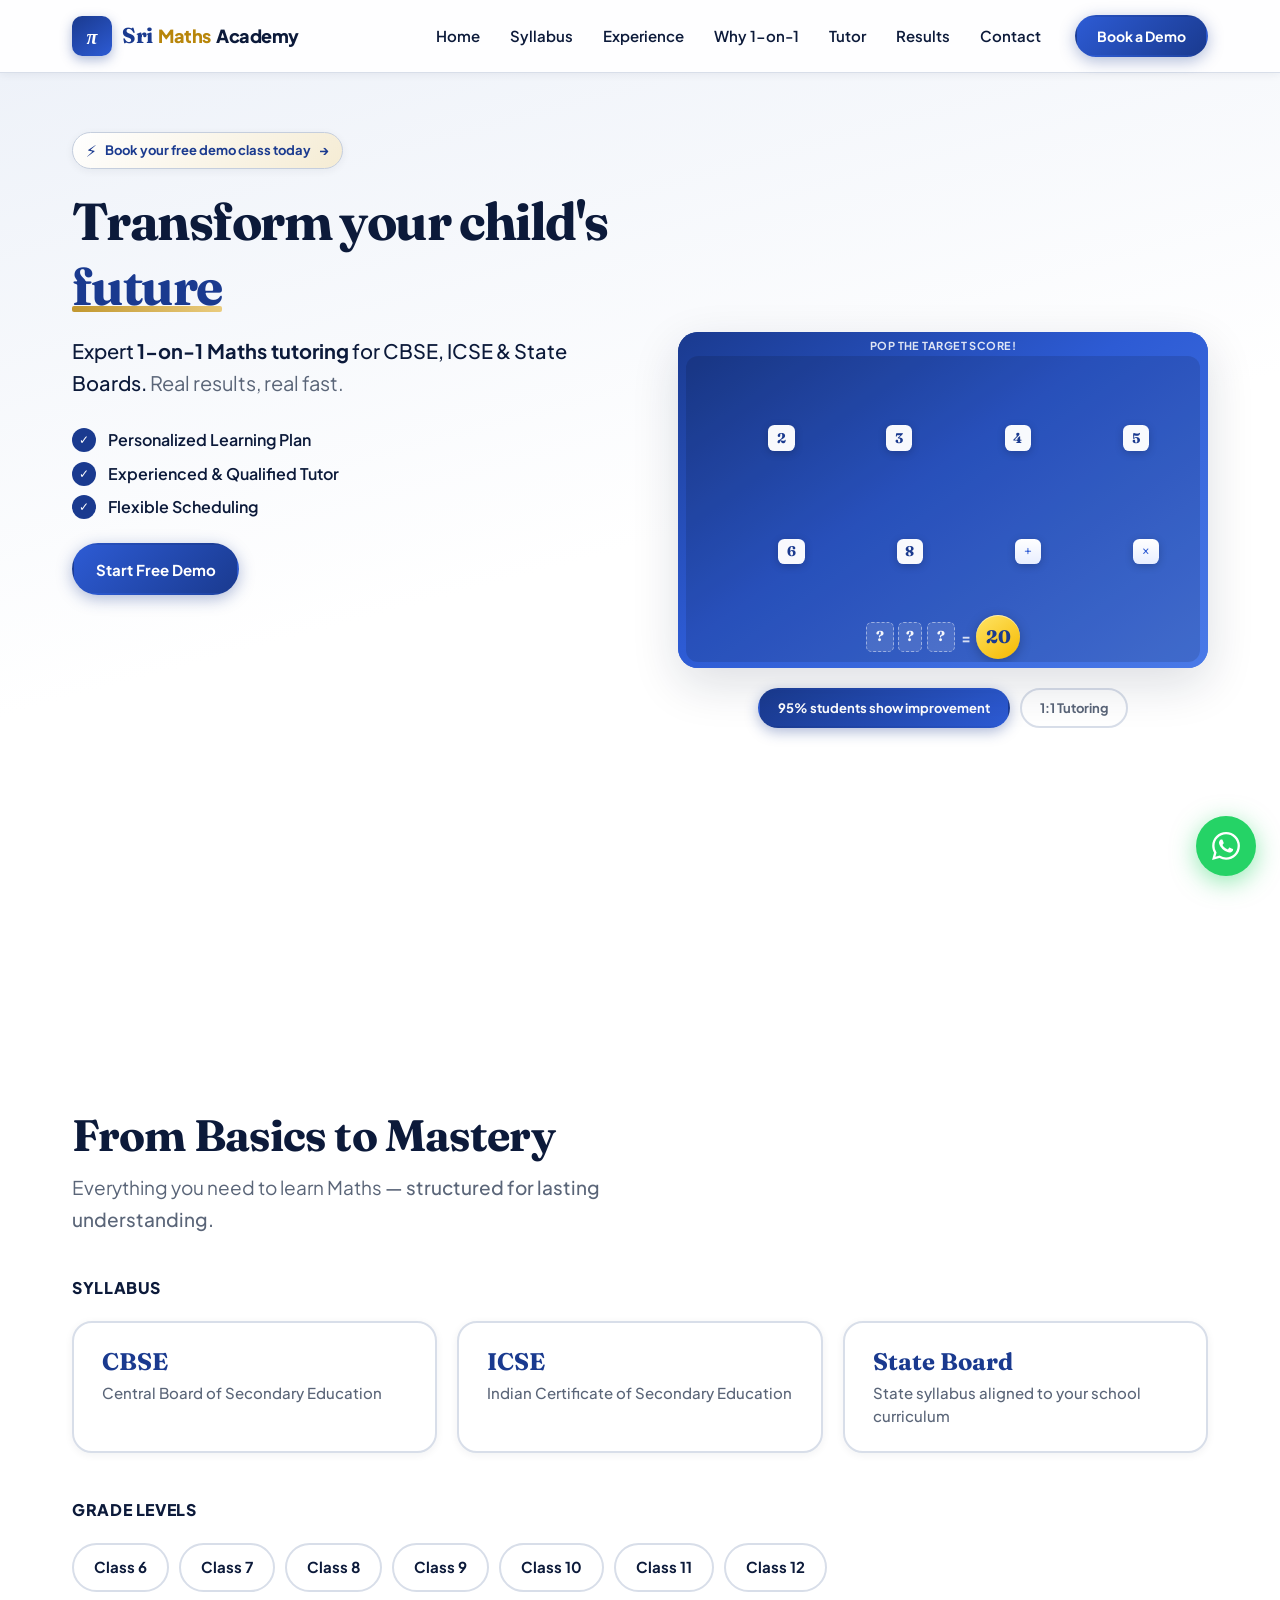
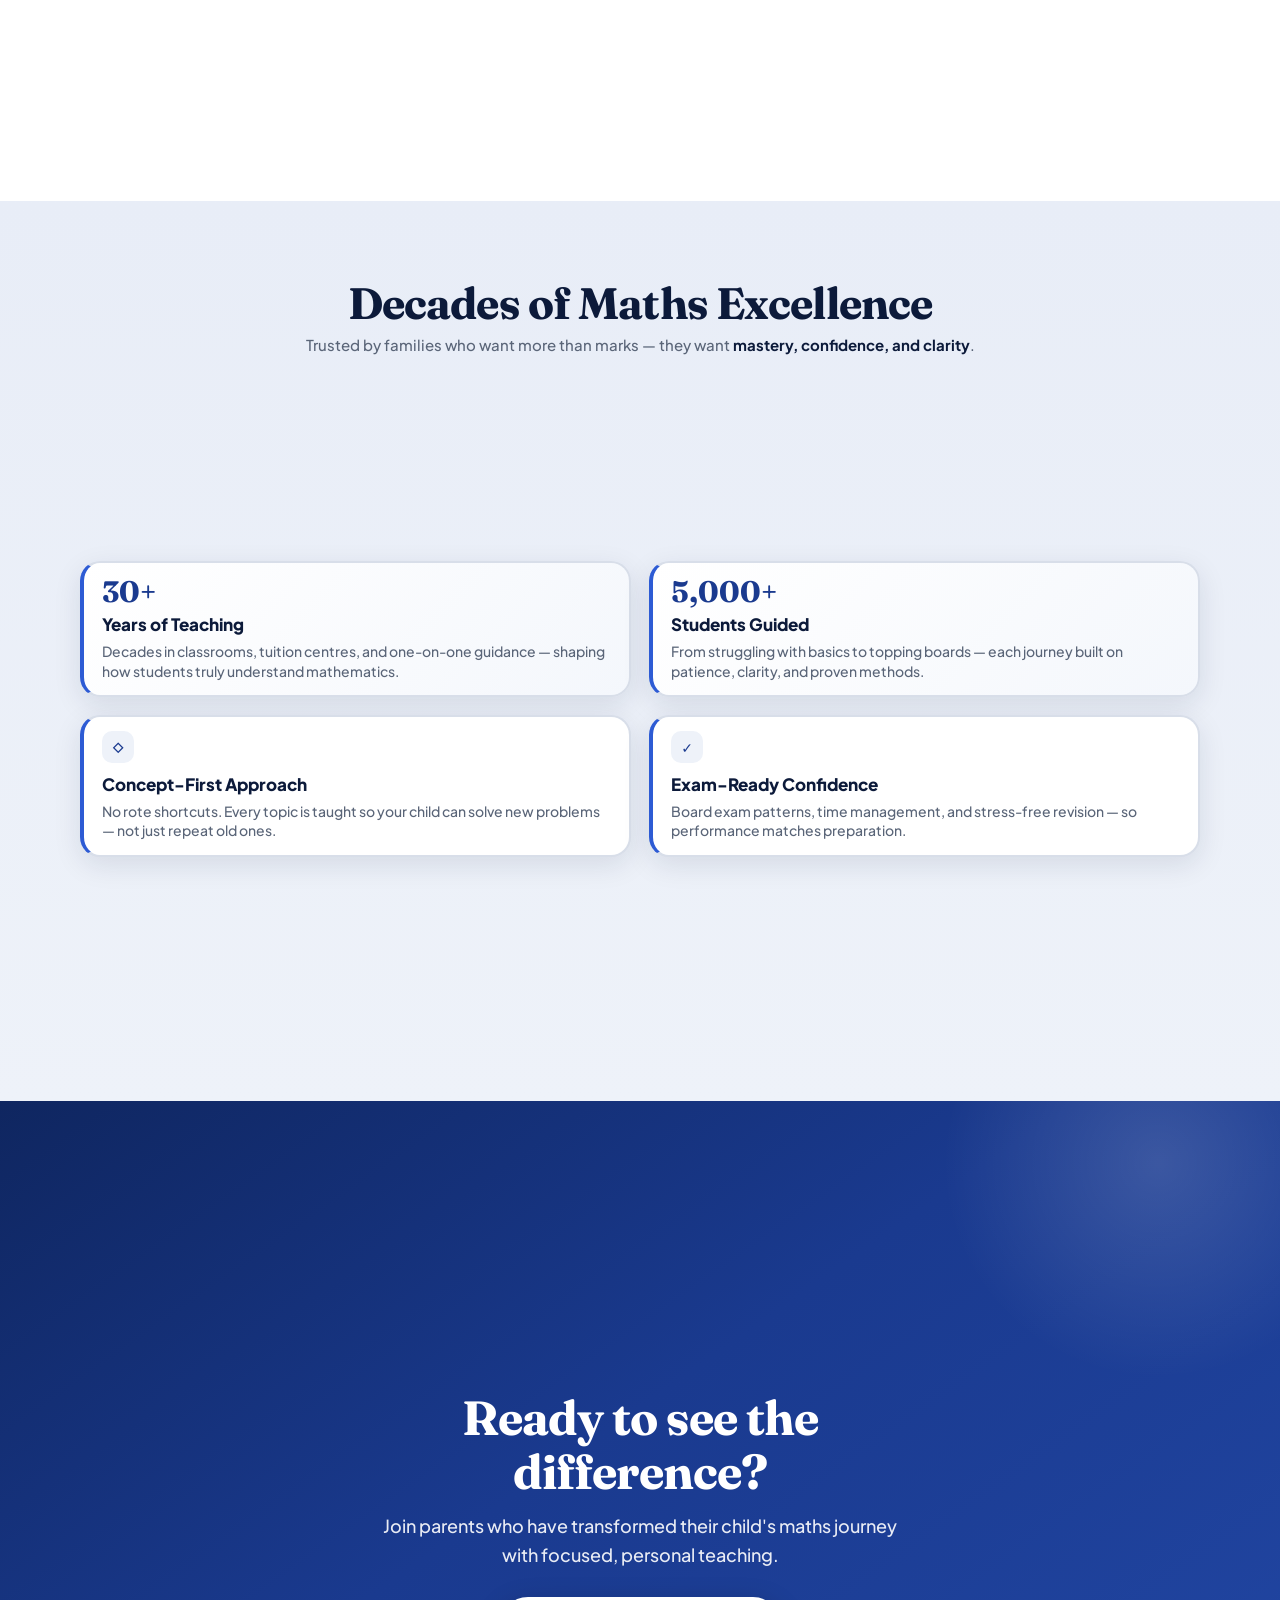
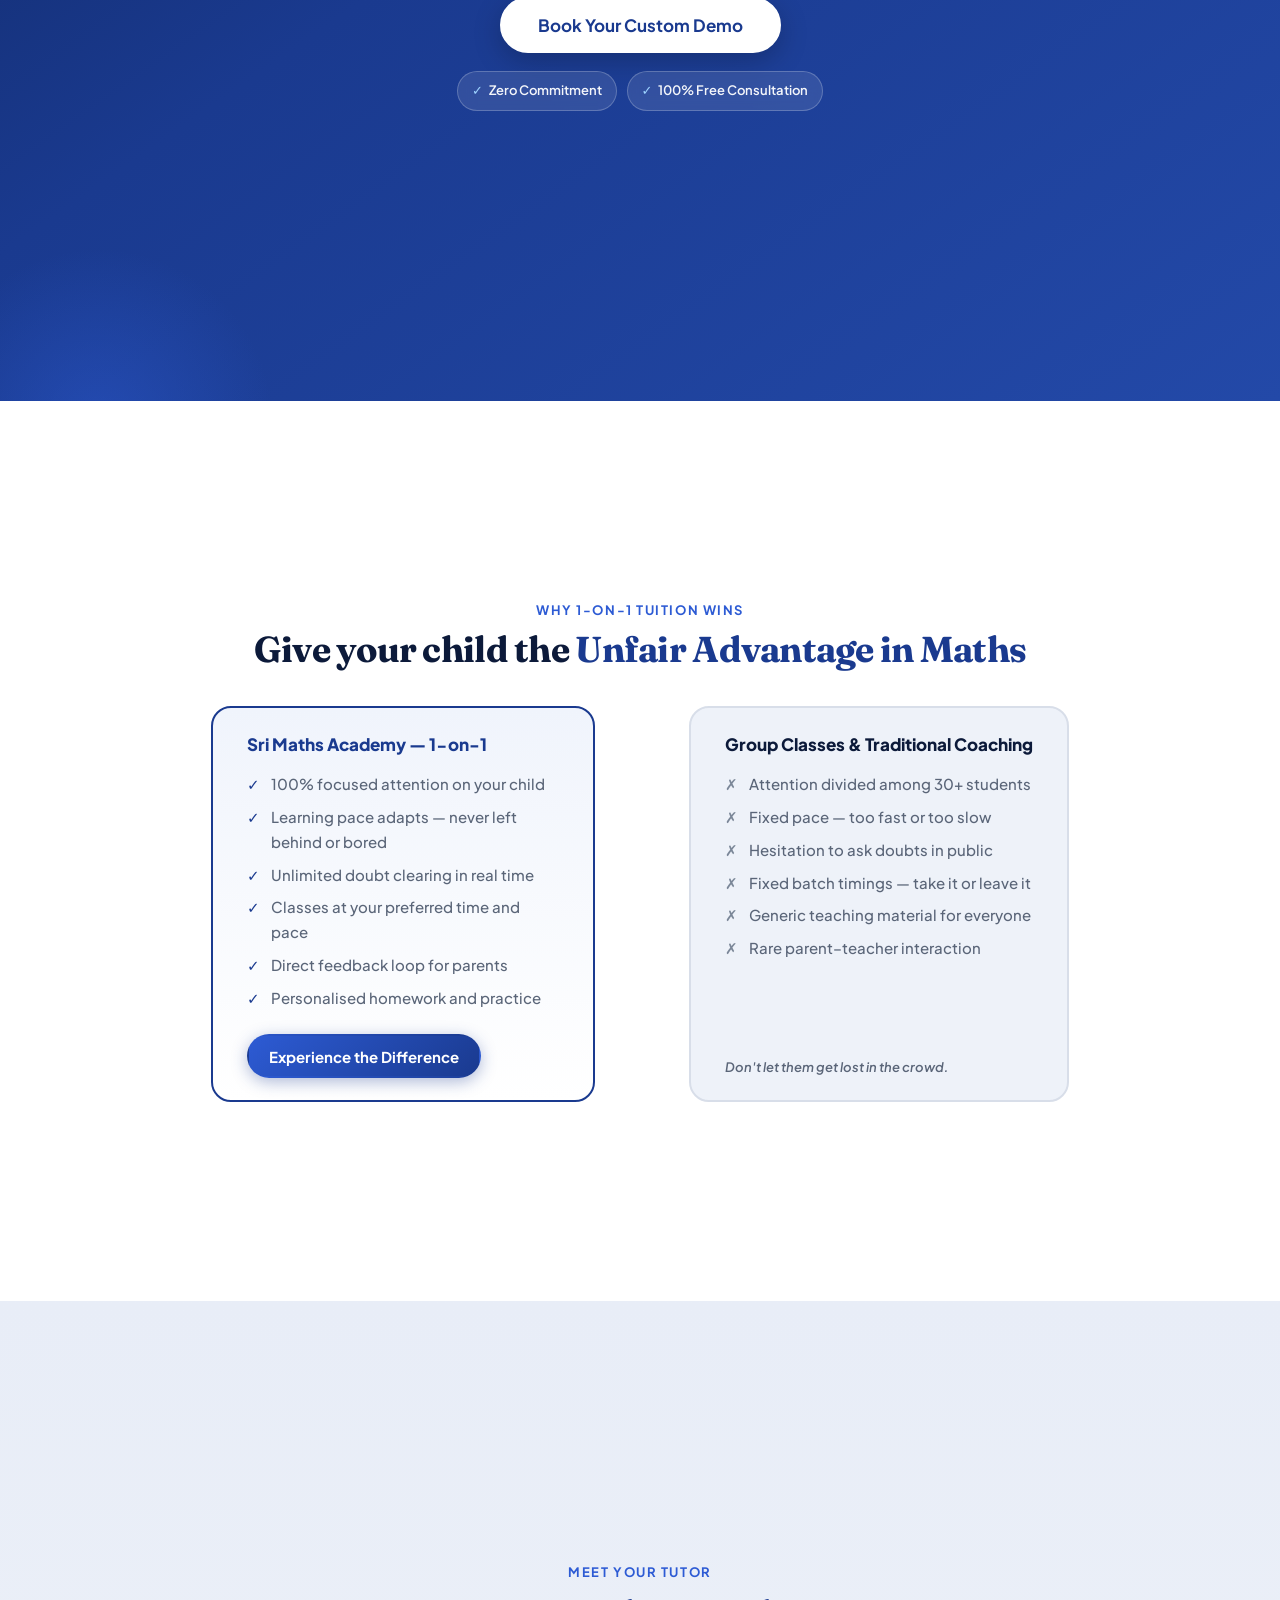
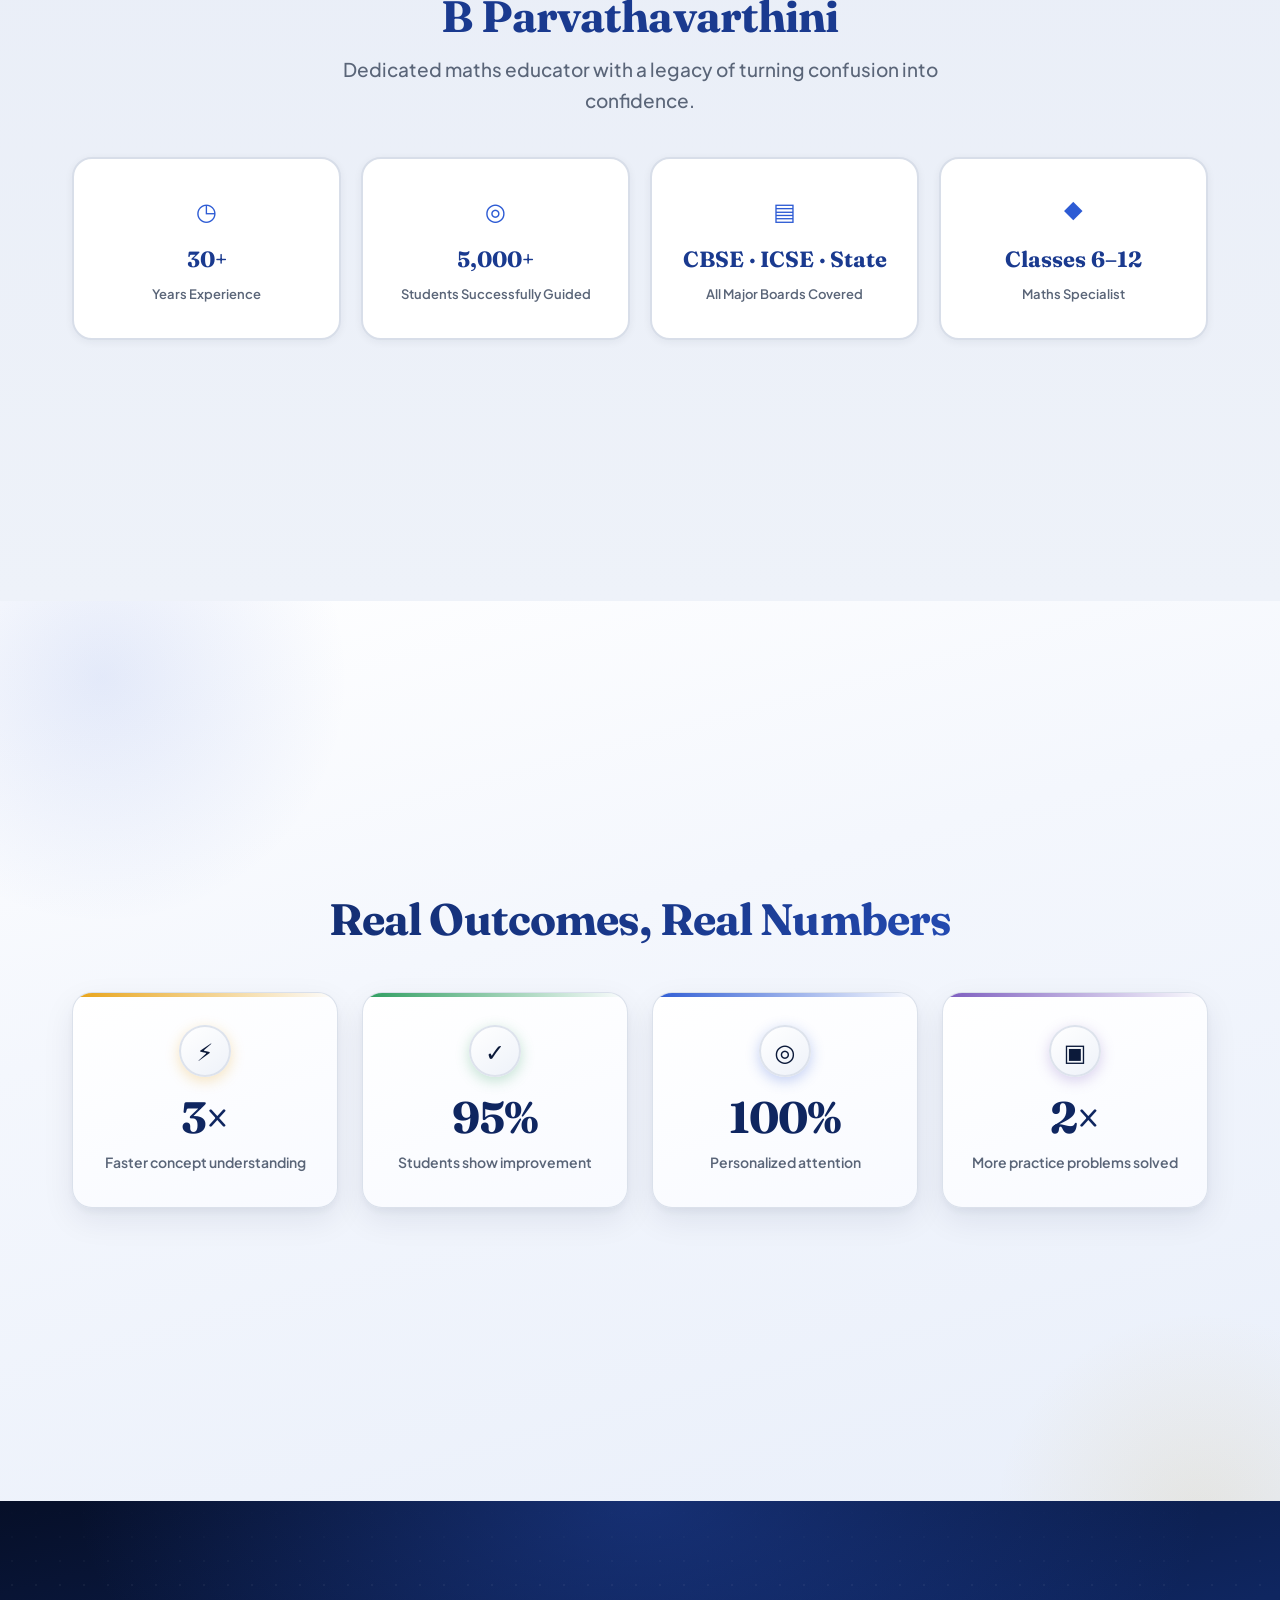
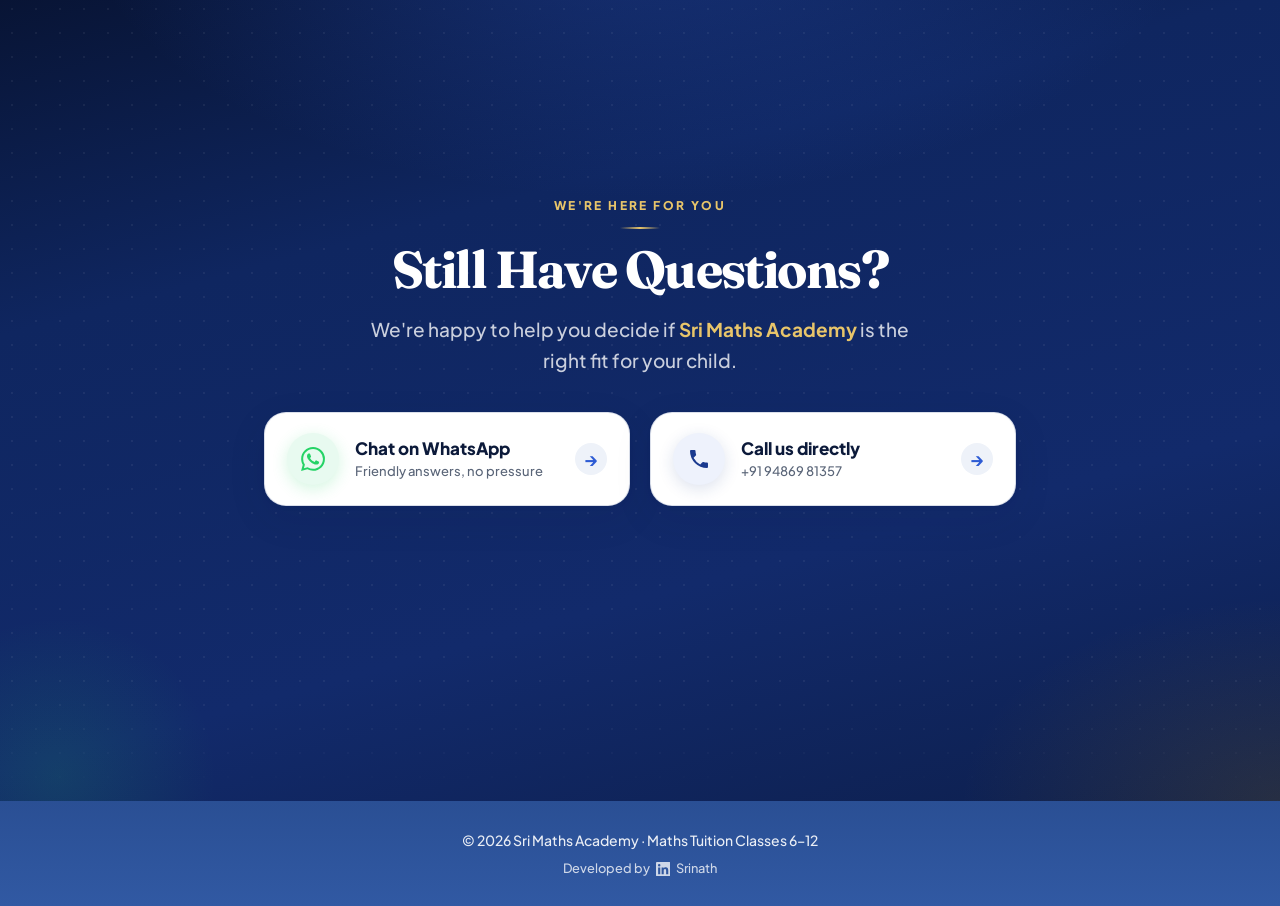
==== commit 5ff7f52f: "Fix 1" ====
--- a/index.html
+++ b/index.html
@@ -320,6 +320,13 @@
   <footer class="footer">
     <div class="container">
       <p class="footer__copy">&copy; <span id="year"></span> Sri Maths Academy · Maths Tuition Classes 6–12</p>
+      <p class="footer__credit">
+        <span class="footer__credit-label">Developed by</span>
+        <a href="https://in.linkedin.com/in/srinath187" class="footer__credit-link" target="_blank" rel="noopener noreferrer" aria-label="Srinath on LinkedIn">
+          <svg class="footer__linkedin-icon" width="16" height="16" viewBox="0 0 24 24" fill="currentColor" aria-hidden="true"><path d="M20.447 20.452h-3.554v-5.569c0-1.328-.027-3.037-1.852-3.037-1.853 0-2.136 1.445-2.136 2.939v5.667H9.351V9h3.414v1.561h.046c.477-.9 1.637-1.85 3.37-1.85 3.601 0 4.267 2.37 4.267 5.455v6.286zM5.337 7.433a2.062 2.062 0 01-2.063-2.065 2.064 2.064 0 112.063 2.065zm1.782 13.019H3.555V9h3.564v11.452zM22.225 0H1.771C.792 0 0 .774 0 1.729v20.542C0 23.227.792 24 1.771 24h20.451C23.2 24 24 23.227 24 22.271V1.729C24 .774 23.2 0 22.222 0h.003z"/></svg>
+          <span>Srinath</span>
+        </a>
+      </p>
     </div>
   </footer>
 
--- a/css/styles.css
+++ b/css/styles.css
@@ -235,7 +235,7 @@
   }
 
   .hero .btn-eyebrow {
-    margin-bottom: 0.5rem;
+    margin-bottom: clamp(1rem, 3vh, 1.5rem);
     padding: 0.45rem 0.8rem;
     font-size: 0.8125rem;
   }
@@ -252,7 +252,7 @@
   }
 
   .hero__features {
-    margin-bottom: 0.85rem;
+    margin-bottom: clamp(0.5rem, 1.5vh, 0.75rem);
     gap: 0.45rem;
   }
 
@@ -265,6 +265,11 @@
     width: 1.35rem;
     height: 1.35rem;
     font-size: 0.6875rem;
+  }
+
+  .hero__ctas {
+    margin-top: clamp(1rem, 2.5vh, 1.5rem);
+    margin-bottom: clamp(0.5rem, 1.5vh, 0.75rem);
   }
 
   .hero__ctas .btn--lg {
@@ -326,9 +331,11 @@
   }
 
   .hero__badges {
-    margin-top: 0.55rem;
+    width: 100%;
+    margin-top: clamp(1rem, 2.5vh, 1.5rem);
     gap: 0.5rem;
     flex-shrink: 0;
+    justify-content: center;
   }
 
   .hero__badge {
@@ -736,21 +743,242 @@
 }
 
 @media (max-width: 899px) {
+  :root {
+    --section-pad: clamp(3rem, 10vh, 4.5rem);
+  }
+
+  main {
+    scroll-snap-type: none;
+  }
+
+  main > section {
+    min-height: 100dvh;
+    min-height: 100dvh;
+    max-height: 100dvh;
+    padding: 0;
+    overflow-y: auto;
+    overflow-x: hidden;
+    justify-content: center;
+    -webkit-overflow-scrolling: touch;
+  }
+
+  main > section > .container:not(.hero__grid),
+  main > section > .container.cta-band__inner,
+  main > section > .container.contact__inner {
+    flex: 1;
+    min-height: 0;
+    width: 100%;
+    justify-content: center;
+    padding-top: var(--section-pad);
+    padding-bottom: var(--section-pad);
+    padding-inline: clamp(1.25rem, 4vw, 2.5rem);
+    box-sizing: border-box;
+  }
+
+  .section__header {
+    margin-bottom: clamp(1.25rem, 3vh, 1.75rem);
+  }
+
+  #syllabus .pills {
+    margin-bottom: 0;
+  }
+
+  #experience {
+    min-height: 100dvh;
+    max-height: 100dvh;
+    overflow-y: auto;
+    overflow-x: hidden;
+  }
+
+  #experience > .container {
+    height: auto;
+    max-height: none;
+    padding-top: var(--section-pad);
+    padding-bottom: var(--section-pad);
+    padding-inline: clamp(1.25rem, 4vw, 2.5rem);
+    gap: clamp(0.625rem, 2vw, 1rem);
+    justify-content: center;
+  }
+
+  #experience .section__title {
+    font-size: clamp(1.5rem, 5vw, 2rem);
+  }
+
+  #experience .bento {
+    gap: clamp(0.5rem, 1.5vw, 0.875rem);
+  }
+
+  #experience .bento__card {
+    padding-block: 0.65rem;
+    padding-inline: 0.875rem;
+  }
+
+  #why-one-on-one {
+    overflow: hidden;
+  }
+
+  #why-one-on-one > .container {
+    --section-pad: clamp(2rem, 5.5vh, 2.75rem);
+    padding-top: var(--section-pad);
+    padding-bottom: var(--section-pad);
+    gap: clamp(0.5rem, 1.5vh, 0.75rem);
+    justify-content: center;
+  }
+
+  #why-one-on-one .section__header {
+    margin-bottom: clamp(0.5rem, 1.5vh, 0.75rem);
+  }
+
+  #why-one-on-one .section__eyebrow {
+    margin-bottom: 0.35rem;
+    font-size: 0.6875rem;
+  }
+
+  #why-one-on-one .section__title {
+    font-size: clamp(1.25rem, 4.2vw, 1.5rem);
+    line-height: 1.15;
+    margin-bottom: 0;
+  }
+
+  #why-one-on-one .compare__grid {
+    width: 100%;
+    gap: clamp(0.5rem, 1.2vh, 0.625rem);
+  }
+
+  #why-one-on-one .compare__col {
+    width: 100%;
+    max-width: 100%;
+    margin-inline: auto;
+    padding: clamp(0.625rem, 1.5vh, 0.75rem) clamp(0.75rem, 2vw, 0.875rem);
+  }
+
+  #why-one-on-one .compare__col-title {
+    font-size: 0.875rem;
+    margin-top: 0;
+    margin-bottom: 0.4rem;
+  }
+
+  #why-one-on-one .compare__list {
+    margin-bottom: 0.5rem;
+  }
+
+  #why-one-on-one .compare__list li {
+    font-size: 0.6875rem;
+    line-height: 1.3;
+    margin-bottom: 0.25rem;
+    padding-left: 1.15rem;
+  }
+
+  #why-one-on-one .compare__col .btn {
+    min-height: 38px;
+    padding: 0.5rem 1rem;
+    font-size: 0.8125rem;
+    width: 100%;
+    align-self: stretch;
+  }
+
+  #why-one-on-one .compare__footnote {
+    font-size: 0.6875rem;
+    padding-top: 0.35rem;
+    margin: 0;
+  }
+
+  #tutor .section__title {
+    font-size: clamp(1.5rem, 5vw, 2rem);
+  }
+
+  #tutor .stat-grid {
+    gap: 0.75rem;
+  }
+
+  #tutor .stat-card {
+    padding: 1.125rem 0.75rem;
+  }
+
+  #tutor .stat-card__icon {
+    margin-bottom: 0.5rem;
+    font-size: 1.25rem;
+  }
+
+  #results {
+    overflow-y: auto;
+    overflow-x: hidden;
+  }
+
+  #results .section__title {
+    font-size: clamp(1.5rem, 5vw, 2rem);
+  }
+
+  #results .metrics-grid {
+    gap: 0.75rem;
+  }
+
+  #results .metric-card {
+    padding: 1rem 0.75rem;
+  }
+
+  #results .metric-card__icon {
+    width: 2.5rem;
+    height: 2.5rem;
+    margin-bottom: 0.625rem;
+    font-size: 1.125rem;
+  }
+
+  #results .metric-card__value {
+    font-size: clamp(1.5rem, 4vw, 2rem);
+  }
+
+  #contact {
+    overflow-y: auto;
+    overflow-x: hidden;
+  }
+
+  #contact > .container.contact__inner {
+    padding-top: var(--section-pad);
+    padding-bottom: var(--section-pad);
+    justify-content: center;
+  }
+
+  #contact .contact__title {
+    font-size: clamp(1.75rem, 5vw, 2.25rem);
+  }
+
+  main > section.cta-band {
+    min-height: 100dvh;
+    max-height: 100dvh;
+    padding: 0;
+  }
+
+  main > section.cta-band > .container.cta-band__inner {
+    min-height: 0;
+    flex: 1;
+    padding-top: var(--section-pad);
+    padding-bottom: var(--section-pad);
+    justify-content: center;
+  }
+
+  main > section.hero,
+  .hero {
+    overflow: visible;
+  }
+
   main > section.hero {
     min-height: calc(100dvh - var(--header-h));
-    max-height: calc(100dvh - var(--header-h));
+    max-height: none;
+    overflow-y: visible;
+    overflow-x: hidden;
   }
 
   main > section.hero > .container.hero__grid {
     align-content: start;
     align-items: stretch;
-    gap: 0.75rem;
+    gap: clamp(0.5rem, 1.5vh, 0.75rem);
     padding-top: clamp(1.25rem, 4vh, 1.75rem);
-    padding-bottom: 0.5rem;
+    padding-bottom: clamp(1.25rem, 4vh, 2rem);
   }
 
   .hero .btn-eyebrow {
-    margin-bottom: 0.5rem;
+    margin-bottom: clamp(1rem, 3vh, 1.5rem);
     padding: 0.5rem 0.875rem;
     font-size: 0.8125rem;
   }
@@ -767,7 +995,7 @@
   }
 
   .hero__features {
-    margin-bottom: 0.75rem;
+    margin-bottom: clamp(0.5rem, 1.5vh, 0.75rem);
     gap: 0.35rem;
   }
 
@@ -780,6 +1008,10 @@
     width: 1.25rem;
     height: 1.25rem;
     font-size: 0.625rem;
+  }
+
+  .hero__ctas {
+    margin: 0;
   }
 
   .hero__ctas .btn--lg {
@@ -804,6 +1036,11 @@
     padding: 0.35rem 0.4rem 0.3rem;
   }
 
+  .hero-play__stage,
+  .hero-chip {
+    touch-action: pan-y;
+  }
+
   .hero-play__hint {
     font-size: 0.5625rem;
   }
@@ -858,7 +1095,7 @@
   }
 
   .hero__badges {
-    margin-top: 0.5rem;
+    margin-top: 0.75rem;
     gap: 0.4rem;
   }
 
@@ -882,6 +1119,30 @@
     height: clamp(9rem, 24dvh, 11rem);
     min-height: 9rem;
     max-height: 11rem;
+  }
+
+  #why-one-on-one > .container {
+    --section-pad: clamp(1.5rem, 4vh, 2rem);
+    gap: 0.4rem;
+  }
+
+  #why-one-on-one .section__title {
+    font-size: 1.125rem;
+  }
+
+  #why-one-on-one .compare__col {
+    padding: 0.5rem 0.65rem;
+  }
+
+  #why-one-on-one .compare__list li {
+    font-size: 0.625rem;
+    margin-bottom: 0.15rem;
+  }
+
+  #why-one-on-one .compare__col .btn {
+    min-height: 34px;
+    padding: 0.4rem 0.75rem;
+    font-size: 0.75rem;
   }
 }
 
@@ -932,7 +1193,7 @@
 
 .hero__features {
   list-style: none;
-  margin: 0 0 2rem;
+  margin: 0;
   padding: 0;
   display: flex;
   flex-direction: column;
@@ -965,6 +1226,34 @@
   display: flex;
   flex-wrap: wrap;
   gap: 1rem;
+}
+
+/* Hero list / CTA spacing (must follow base .hero__features margin reset) */
+@media (max-width: 899px) {
+  .hero__features {
+    margin-bottom: clamp(0.75rem, 2vh, 1rem);
+    gap: 0.35rem;
+  }
+
+  .hero__ctas {
+    margin: 0;
+  }
+
+  main > section.hero > .container.hero__grid {
+    gap: clamp(0.75rem, 2vh, 1rem);
+  }
+}
+
+@media (min-width: 900px) {
+  .hero__features {
+    margin-bottom: clamp(0.75rem, 2vh, 1.125rem);
+    gap: 0.45rem;
+  }
+
+  .hero__ctas {
+    margin-top: clamp(1rem, 2.5vh, 1.5rem);
+    margin-bottom: clamp(0.75rem, 2vh, 1.125rem);
+  }
 }
 
 /* Hero Math Snap Lab */
@@ -1628,9 +1917,7 @@
 
 @media (max-width: 639px) {
   #experience > .container {
-    padding-top: clamp(3rem, 7.5vh, 4.5rem);
-    padding-bottom: clamp(1.75rem, 4.5vh, 2.75rem);
-    gap: clamp(0.2rem, 0.5vh, 0.35rem);
+    gap: clamp(0.625rem, 2vw, 1rem);
   }
 
   #experience .section__title {
@@ -1970,56 +2257,6 @@
   padding-block: 1.375rem;
   padding-inline: 2.15rem;
   box-sizing: border-box;
-}
-
-@media (max-width: 767px) {
-  #why-one-on-one {
-    min-height: auto;
-    align-items: flex-start;
-  }
-
-  #why-one-on-one > .container {
-    justify-content: flex-start;
-    padding-top: clamp(2rem, 5vh, 3rem);
-    padding-bottom: clamp(2.5rem, 6vh, 3.5rem);
-    gap: clamp(1.5rem, 4vh, 2.25rem);
-  }
-
-  #why-one-on-one .section__header {
-    margin-bottom: 0;
-    padding-top: 0.5rem;
-  }
-
-  #why-one-on-one .section__eyebrow {
-    margin-bottom: 0.875rem;
-  }
-
-  #why-one-on-one .section__title {
-    margin-bottom: 0;
-    line-height: 1.2;
-  }
-
-  #why-one-on-one .compare__grid {
-    width: 100%;
-    gap: 1.25rem;
-  }
-
-  #why-one-on-one .compare__col {
-    width: 100%;
-    max-width: 100%;
-    margin-inline: auto;
-    padding-block: 1.5rem;
-    padding-inline: 1.25rem;
-  }
-
-  #why-one-on-one .compare__col-title {
-    margin-top: 0.25rem;
-    margin-bottom: 1rem;
-  }
-
-  #why-one-on-one .compare__list li {
-    margin-bottom: 0.625rem;
-  }
 }
 
 #why-one-on-one .compare__col-title {
@@ -2480,6 +2717,45 @@
   font-weight: 500;
 }
 
+.footer__credit {
+  display: flex;
+  align-items: center;
+  justify-content: center;
+  flex-wrap: wrap;
+  gap: 0.35rem;
+  margin: 0.5rem 0 0;
+  font-size: 0.8rem;
+  font-weight: 500;
+  line-height: 1.4;
+  opacity: 0.85;
+}
+
+.footer__credit-label {
+  margin: 0;
+}
+
+.footer__credit-link {
+  display: inline-flex;
+  align-items: center;
+  gap: 0.35rem;
+  color: inherit;
+  text-decoration: none;
+  transition: color 0.2s;
+}
+
+.footer__credit-link:hover {
+  color: #fff;
+  text-decoration: underline;
+  text-underline-offset: 3px;
+}
+
+.footer__linkedin-icon {
+  display: block;
+  flex-shrink: 0;
+  width: 0.9rem;
+  height: 0.9rem;
+}
+
 /* WhatsApp float */
 .whatsapp-float {
   position: fixed;
@@ -2550,6 +2826,106 @@
     max-width: 52rem;
     max-height: min(92vh, 38rem);
     border-radius: calc(var(--radius-lg) + 8px);
+  }
+}
+
+@media (max-width: 639px) {
+  .modal {
+    align-items: flex-end;
+    padding: 0;
+  }
+
+  .modal__dialog {
+    display: flex;
+    flex-direction: column;
+    width: 100%;
+    height: auto;
+    max-height: min(92dvh, 34rem);
+    overflow: hidden;
+    border-radius: calc(var(--radius-lg) + 6px) calc(var(--radius-lg) + 6px) 0 0;
+  }
+
+  .modal__promo {
+    display: none;
+  }
+
+  .modal__layout {
+    height: auto;
+    max-height: inherit;
+  }
+
+  .modal__body {
+    flex: 0 0 auto;
+    padding: 0.875rem 1rem max(0.875rem, env(safe-area-inset-bottom));
+    overflow: hidden;
+  }
+
+  .modal__body-head {
+    margin-bottom: 0.4rem;
+    padding-bottom: 0.4rem;
+  }
+
+  .modal__title {
+    margin-right: 2.25rem;
+    font-size: 1.125rem;
+  }
+
+  .modal__subtitle {
+    font-size: 0.75rem;
+    line-height: 1.35;
+  }
+
+  .modal__form {
+    flex: 0 0 auto;
+  }
+
+  .modal__form-fields {
+    flex: 0 0 auto;
+    overflow-y: visible;
+  }
+
+  .modal__form .form-group {
+    margin-bottom: 0.4rem;
+    padding: 0.35rem 0.55rem;
+  }
+
+  .modal__form .form-group label {
+    margin-bottom: 0.2rem;
+    font-size: 0.6875rem;
+  }
+
+  .modal__form .form-group input,
+  .modal__form .form-group select {
+    min-height: 2.25rem;
+    padding: 0.4rem 0.6rem;
+    font-size: 0.875rem;
+  }
+
+  .modal__form .form-error {
+    margin-top: 0.15rem;
+    font-size: 0.6875rem;
+  }
+
+  .modal__submit {
+    margin-top: 0.5rem;
+    min-height: 2.5rem;
+    font-size: 0.9375rem;
+  }
+
+  .modal__close {
+    top: 0.875rem;
+    right: 0.875rem;
+  }
+}
+
+@media (max-width: 639px) and (max-height: 640px) {
+  .modal__dialog {
+    max-height: 92dvh;
+  }
+
+  .modal__body {
+    overflow-y: auto;
+    -webkit-overflow-scrolling: touch;
   }
 }
 
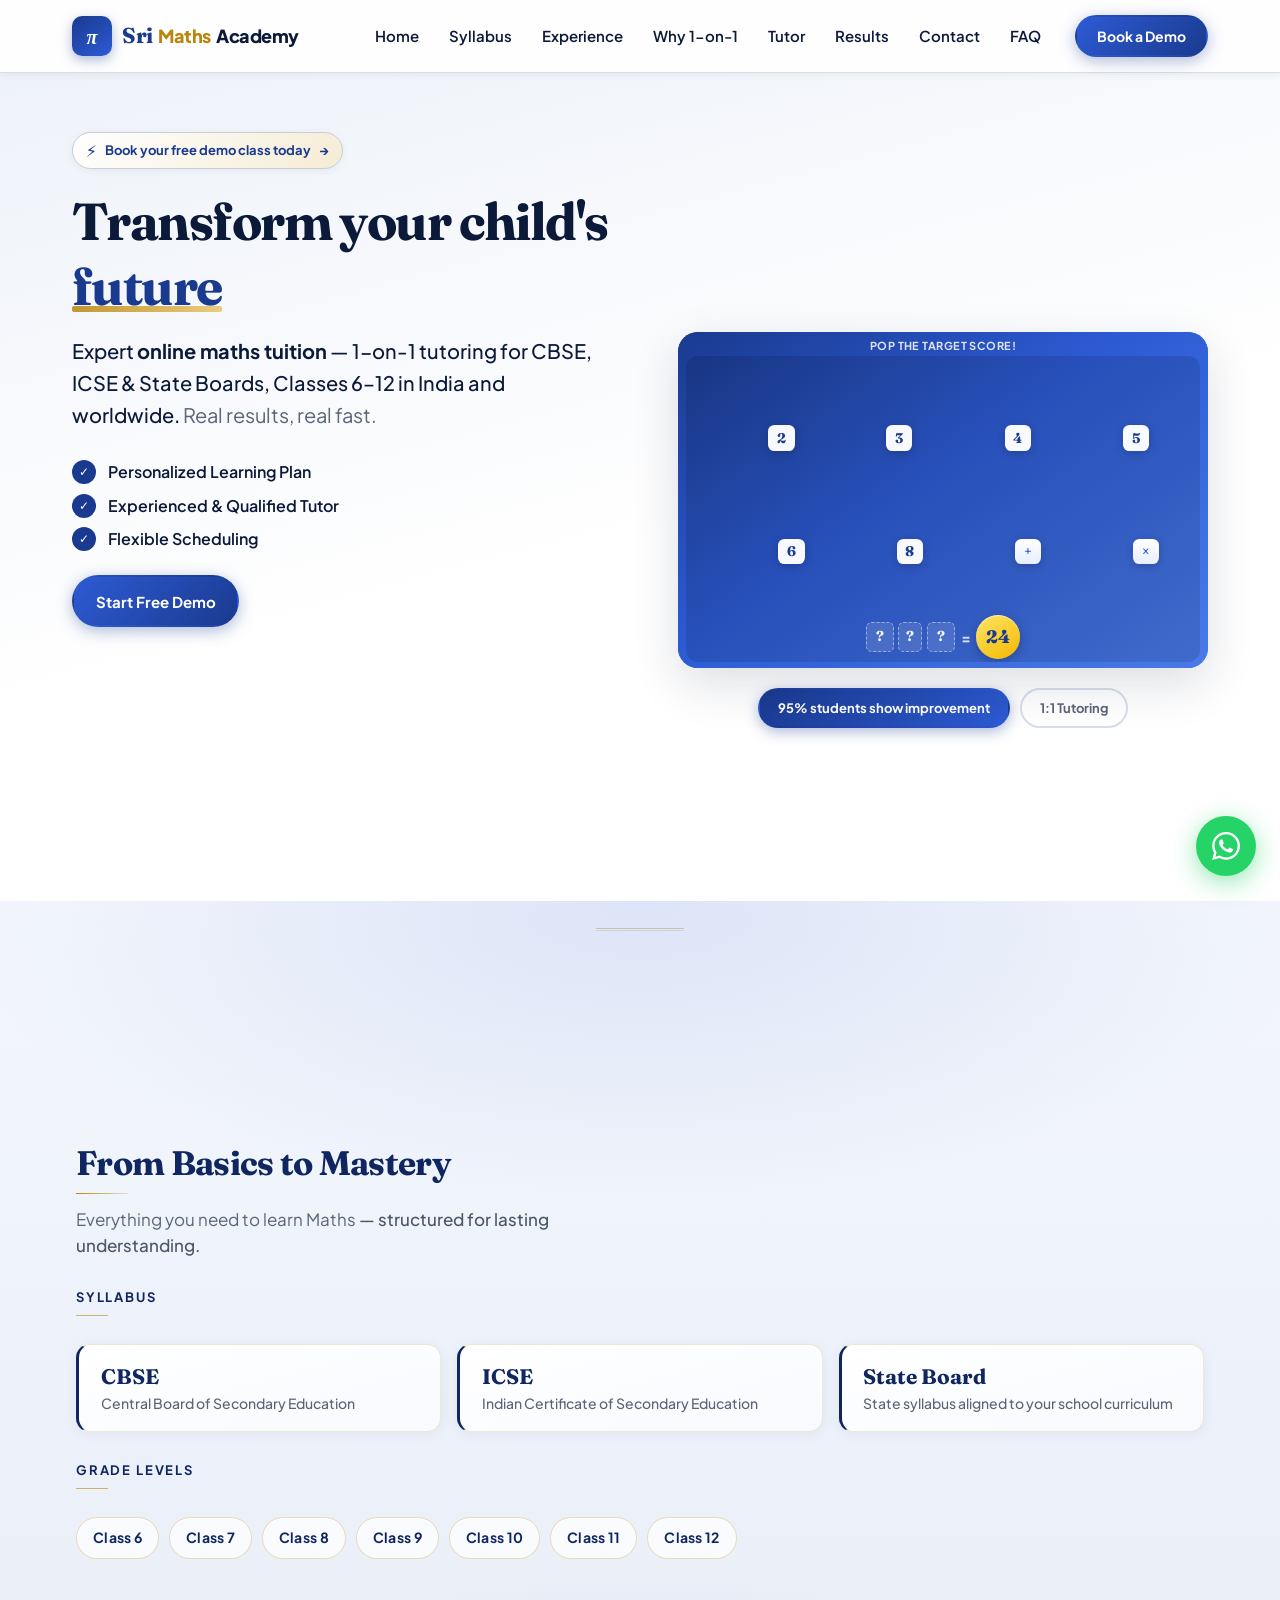
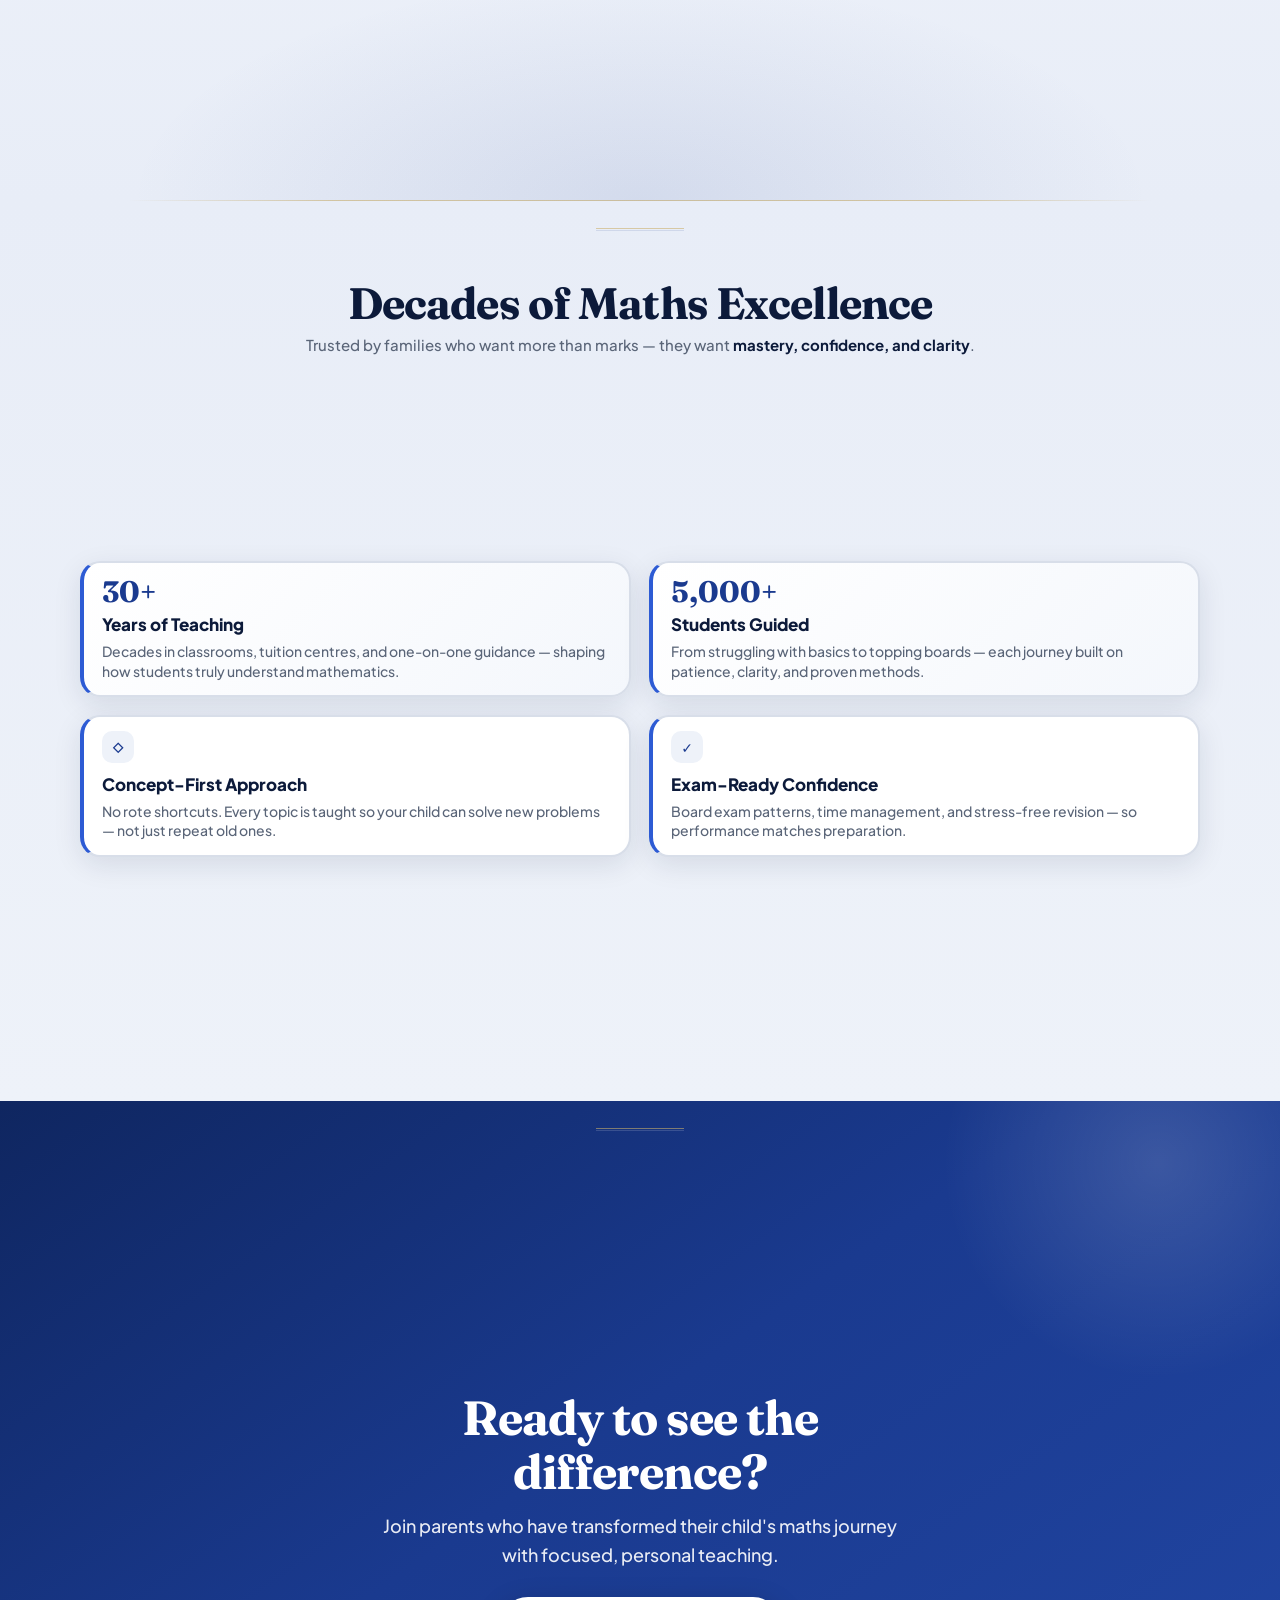
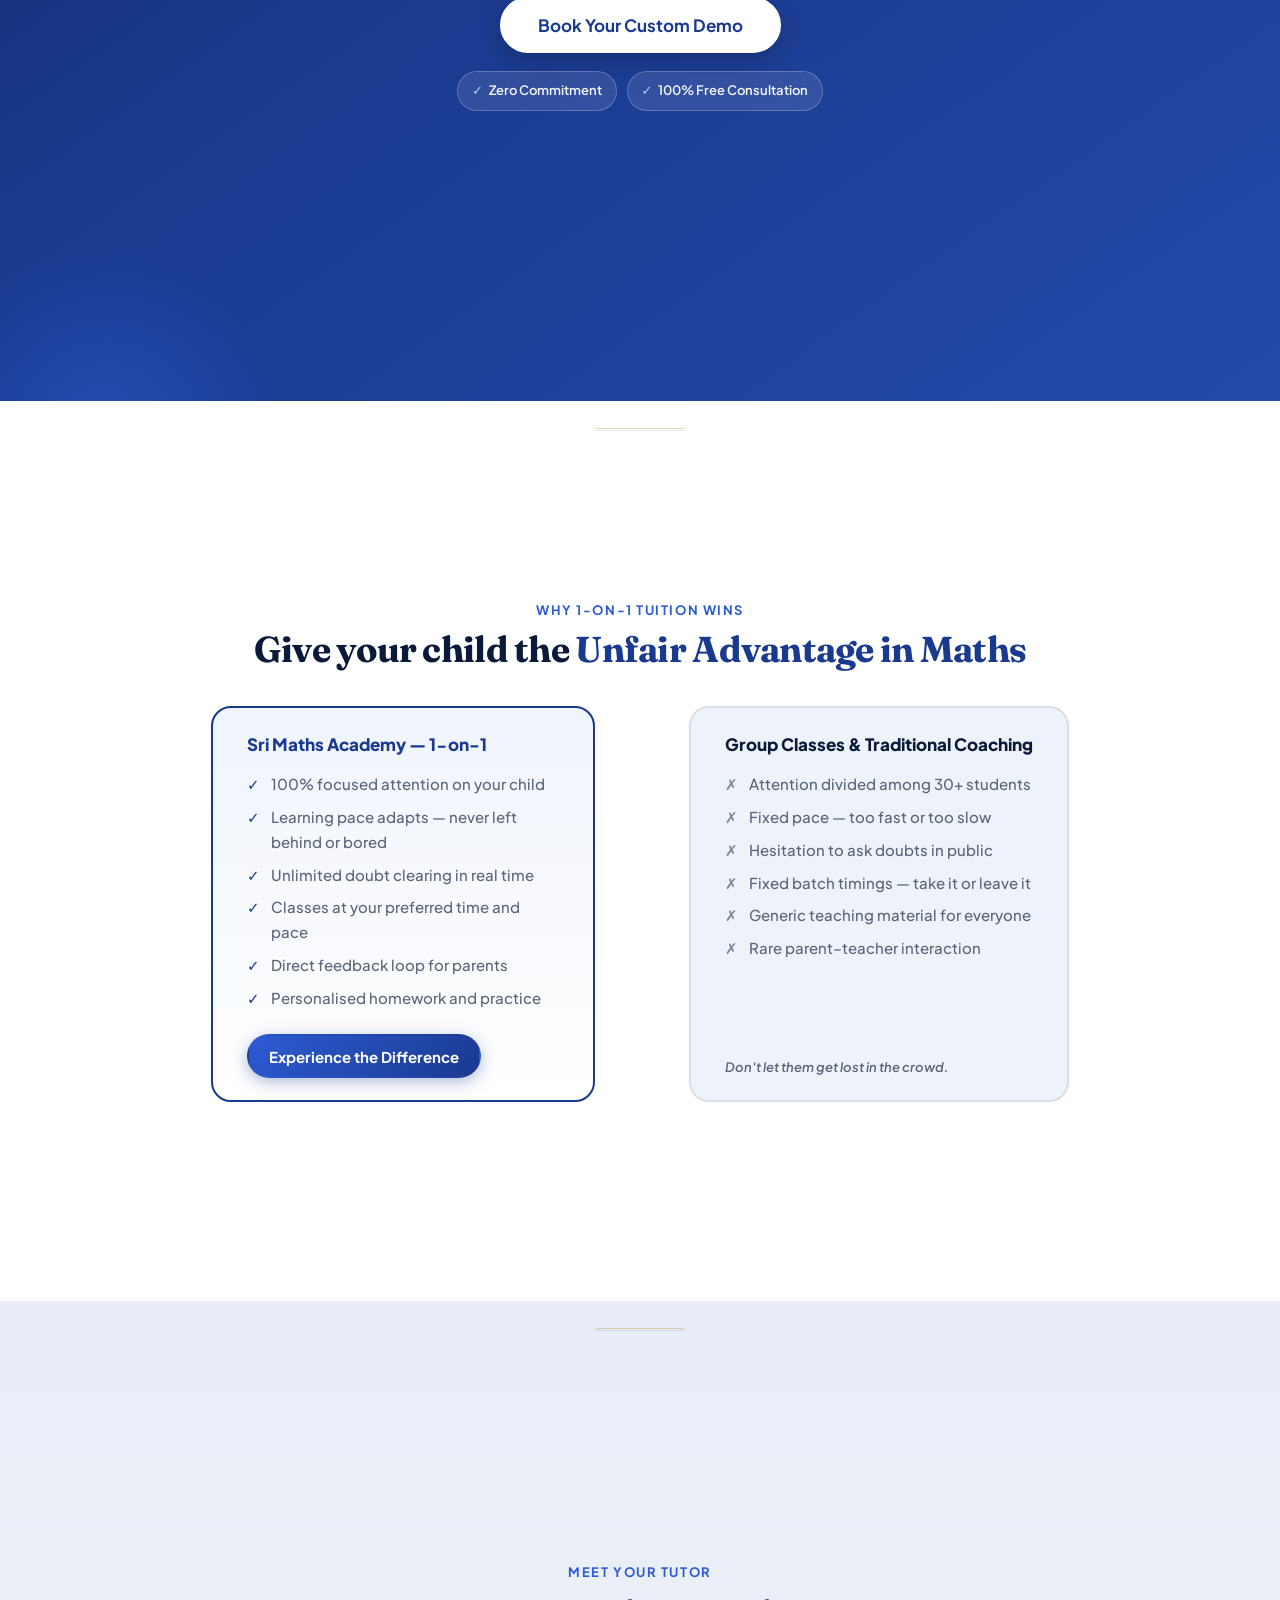
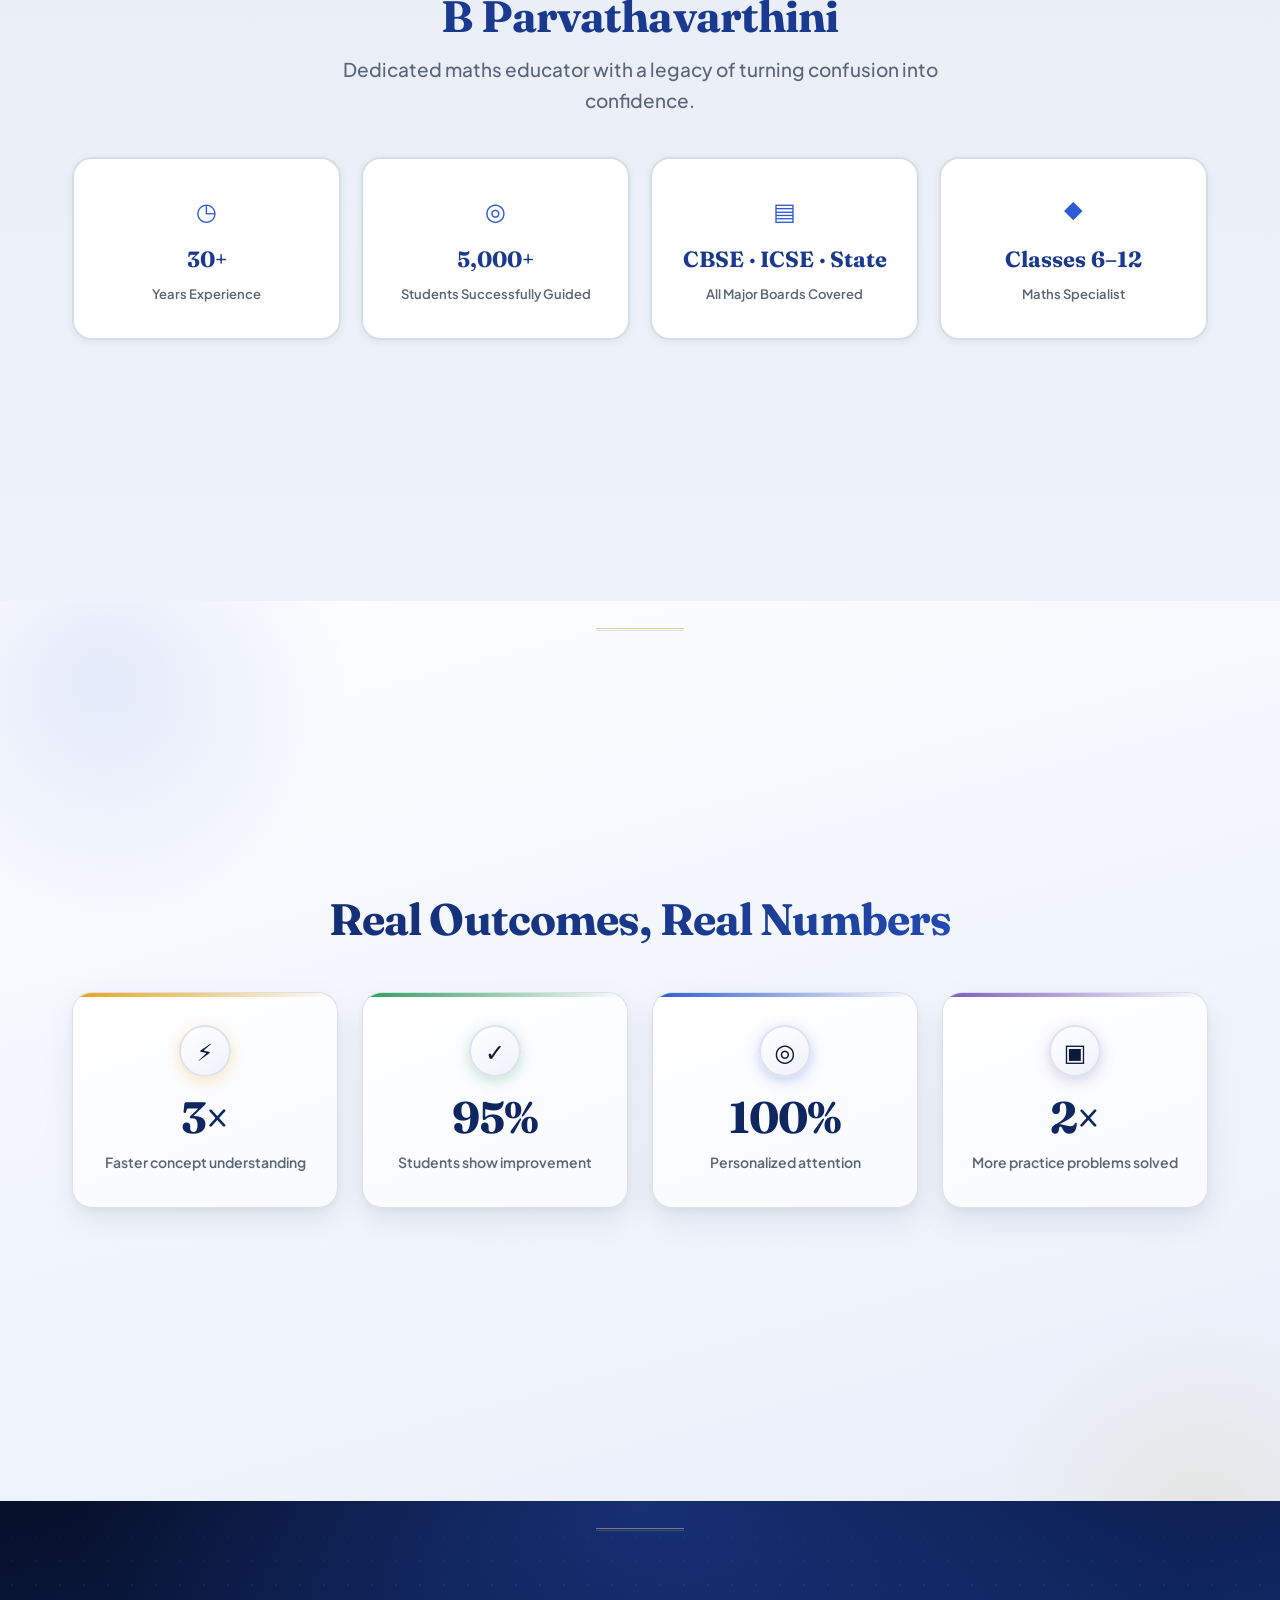
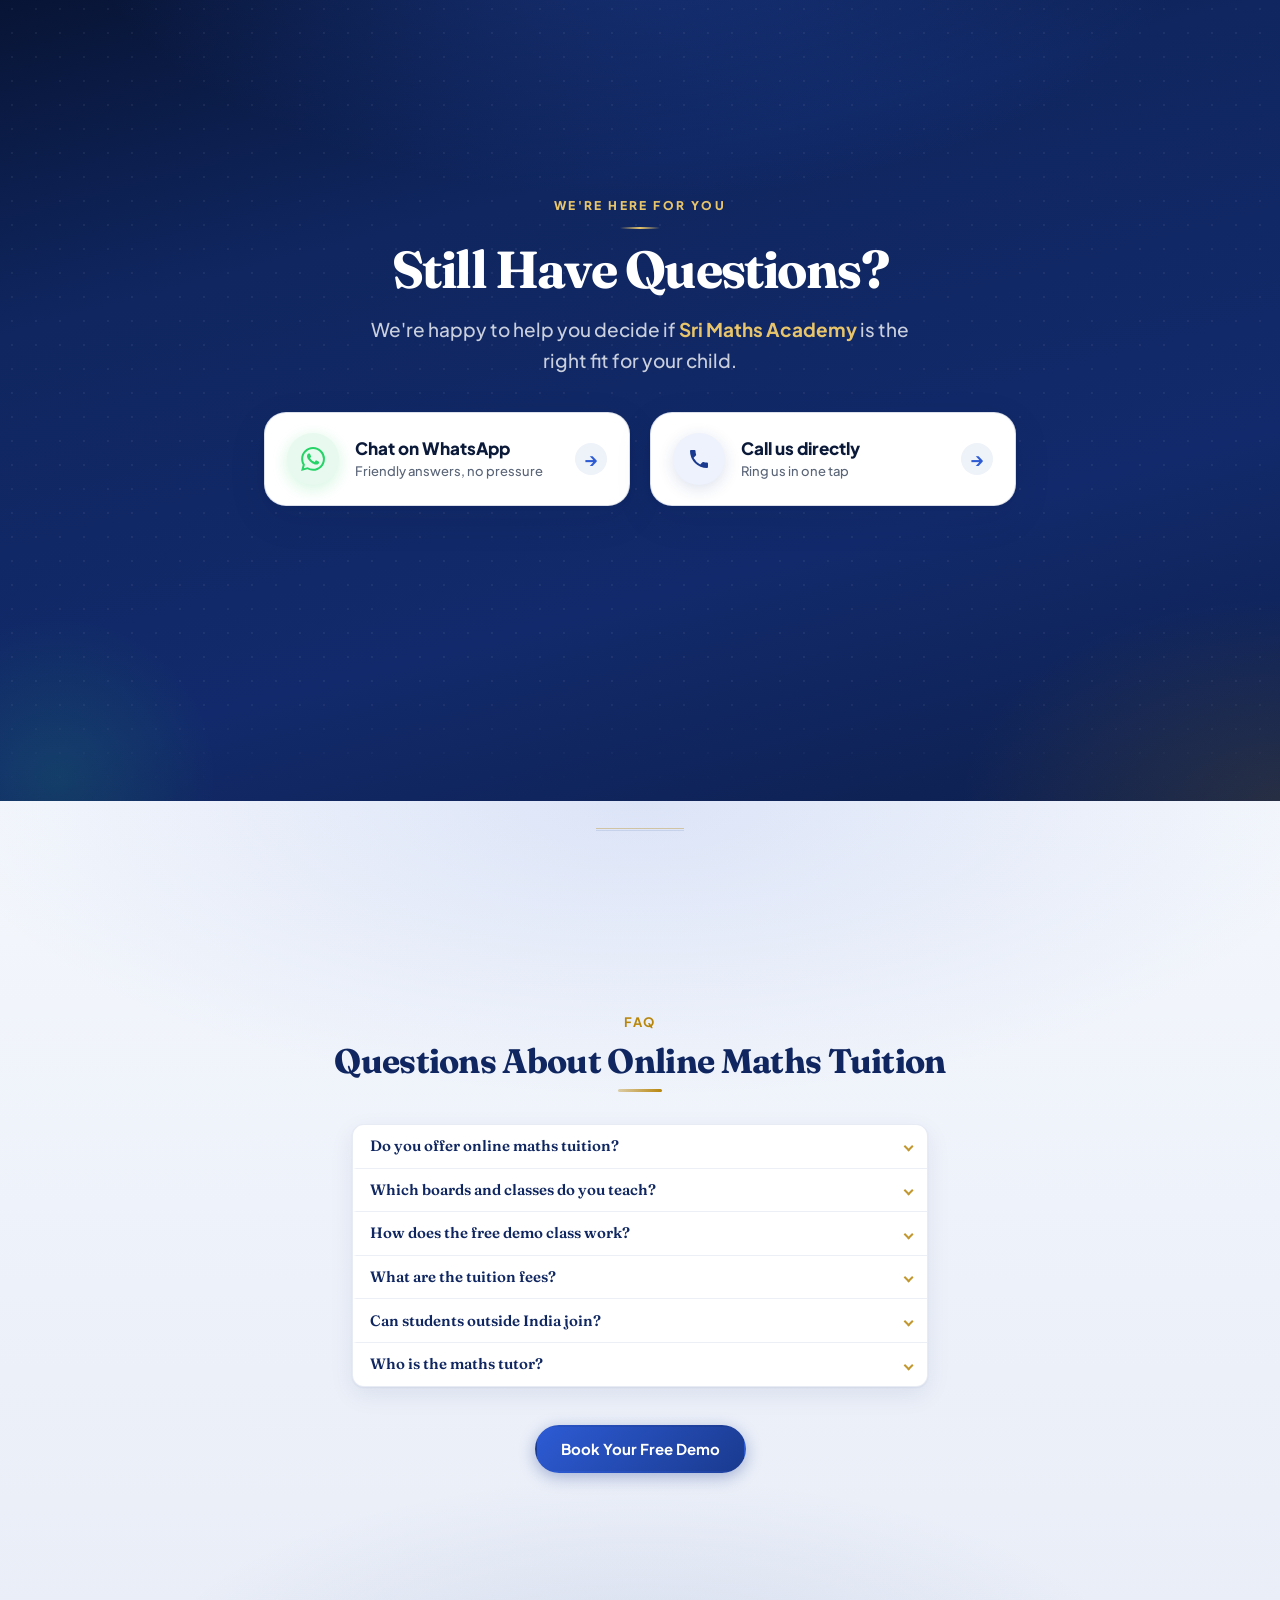
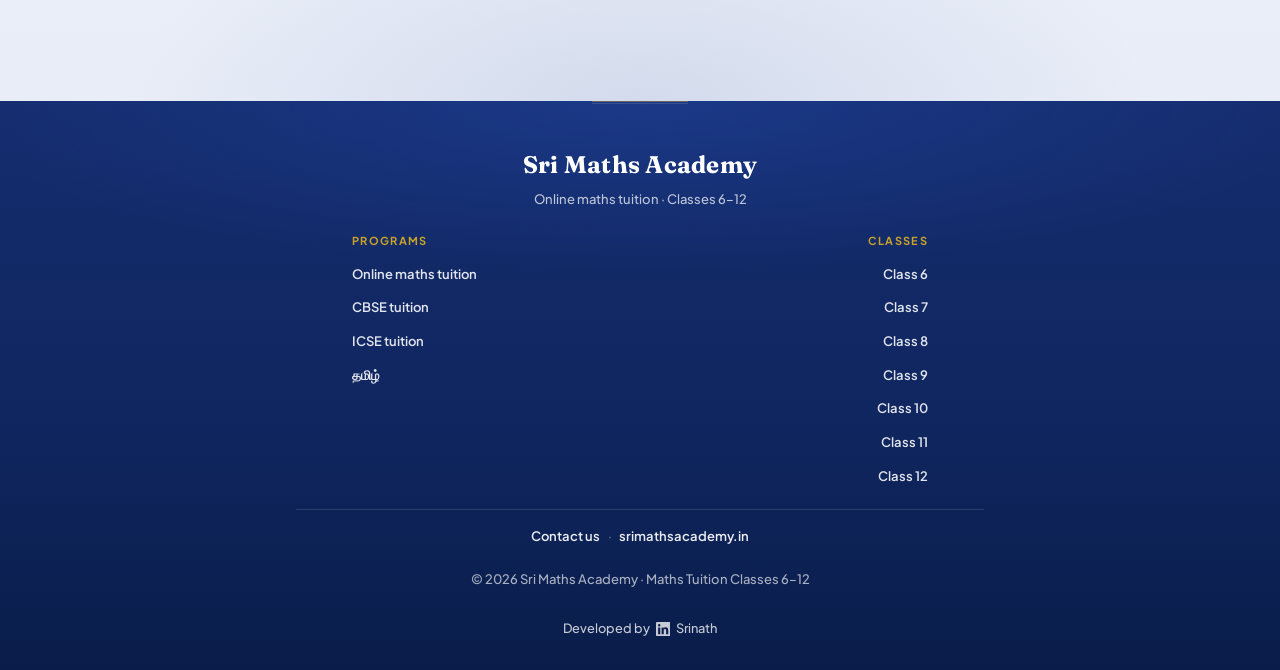
==== commit 0dff253c: "fix 2" ====
--- a/index.html
+++ b/index.html
@@ -3,12 +3,118 @@
 <head>
   <meta charset="UTF-8">
   <meta name="viewport" content="width=device-width, initial-scale=1.0">
-  <meta name="description" content="Sri Maths Academy — Expert 1-on-1 Maths tuition for CBSE, ICSE & State Board students, Classes 6–12. Book a free demo with B Parvathavarthini.">
-  <title>Sri Maths Academy | 1-on-1 Maths Tuition Classes 6–12</title>
+  <title>Online Maths Tuition Classes 6–12 | 1-on-1 CBSE ICSE | Sri Maths Academy</title>
+  <meta name="description" content="Online 1-on-1 maths tuition for CBSE, ICSE &amp; State Board — Classes 6–12 across India and worldwide. Free demo class. Book on WhatsApp with expert tutor B Parvathavarthini.">
+  <meta name="keywords" content="online maths tuition, maths tuition online India, CBSE maths tutor, ICSE maths classes, class 6 to 12 maths, 1 on 1 maths tutor">
+  <meta name="robots" content="index, follow">
+  <meta name="theme-color" content="#1a3a8f">
+  <link rel="canonical" href="https://srimathsacademy.in/">
+  <link rel="alternate" hreflang="en" href="https://srimathsacademy.in/">
+  <link rel="alternate" hreflang="ta" href="https://srimathsacademy.in/maths-tuition-tamil.html">
+  <link rel="alternate" hreflang="x-default" href="https://srimathsacademy.in/">
+  <meta property="og:type" content="website">
+  <meta property="og:url" content="https://srimathsacademy.in/">
+  <meta property="og:title" content="Online Maths Tuition Classes 6–12 | Sri Maths Academy">
+  <meta property="og:description" content="Expert 1-on-1 online maths tuition for CBSE, ICSE &amp; State Board. Free demo. Classes 6–12 — India &amp; worldwide.">
+  <meta property="og:image" content="https://srimathsacademy.in/og-image.svg">
+  <meta property="og:locale" content="en_IN">
+  <meta name="twitter:card" content="summary_large_image">
+  <meta name="twitter:title" content="Online Maths Tuition Classes 6–12 | Sri Maths Academy">
+  <meta name="twitter:description" content="Expert 1-on-1 online maths tuition for CBSE, ICSE &amp; State Board. Free demo on WhatsApp.">
+  <meta name="twitter:image" content="https://srimathsacademy.in/og-image.svg">
+  <link rel="icon" href="/favicon.svg" type="image/svg+xml">
+  <link rel="apple-touch-icon" href="/favicon.svg">
   <link rel="preconnect" href="https://fonts.googleapis.com">
   <link rel="preconnect" href="https://fonts.gstatic.com" crossorigin>
   <link href="https://fonts.googleapis.com/css2?family=Fraunces:opsz,wght@9..144,600;700&family=Plus+Jakarta+Sans:wght@400;500;600;700;800&display=swap" rel="stylesheet">
   <link rel="stylesheet" href="css/styles.css">
+  <script type="application/ld+json">
+  {
+    "@context": "https://schema.org",
+    "@graph": [
+      {
+        "@type": "EducationalOrganization",
+        "@id": "https://srimathsacademy.in/#organization",
+        "name": "Sri Maths Academy",
+        "url": "https://srimathsacademy.in/",
+        "description": "Online 1-on-1 maths tuition for CBSE, ICSE and State Board students in Classes 6–12.",
+        "contactPoint": {
+          "@type": "ContactPoint",
+          "contactType": "customer service",
+          "url": "https://srimathsacademy.in/#contact",
+          "availableLanguage": ["English", "Tamil"]
+        },
+        "areaServed": ["IN", "Worldwide"],
+        "sameAs": [
+          "https://www.linkedin.com/in/parvathavarthini-jayaganesh-667538334/"
+        ]
+      },
+      {
+        "@type": "Course",
+        "name": "Online 1-on-1 Maths Tuition",
+        "description": "Personalized online maths classes for Grades 6–12 covering CBSE, ICSE and State Board syllabi.",
+        "provider": { "@id": "https://srimathsacademy.in/#organization" },
+        "educationalLevel": "Secondary education",
+        "inLanguage": "en",
+        "availableLanguage": ["English", "Tamil"],
+        "teaches": "Mathematics"
+      },
+      {
+        "@type": "FAQPage",
+        "mainEntity": [
+          {
+            "@type": "Question",
+            "name": "Do you offer online maths tuition?",
+            "acceptedAnswer": {
+              "@type": "Answer",
+              "text": "Yes. Sri Maths Academy provides live 1-on-1 online maths tuition for students in Classes 6–12. Classes are scheduled at times that work for your family, whether you are in India or abroad."
+            }
+          },
+          {
+            "@type": "Question",
+            "name": "Which boards and classes do you teach?",
+            "acceptedAnswer": {
+              "@type": "Answer",
+              "text": "We teach CBSE, ICSE and State Board mathematics for Classes 6 through 12, with a concept-first approach tailored to each student's school syllabus."
+            }
+          },
+          {
+            "@type": "Question",
+            "name": "How does the free demo class work?",
+            "acceptedAnswer": {
+              "@type": "Answer",
+              "text": "Book a free demo through our website form or WhatsApp. We confirm your child's class and board, then schedule a no-obligation online session so you can experience our 1-on-1 teaching before enrolling."
+            }
+          },
+          {
+            "@type": "Question",
+            "name": "What are the tuition fees?",
+            "acceptedAnswer": {
+              "@type": "Answer",
+              "text": "Fees depend on class level and schedule. Contact us via WhatsApp or the contact section after your free demo for a clear, personalized quote with no pressure."
+            }
+          },
+          {
+            "@type": "Question",
+            "name": "Can students outside India join online classes?",
+            "acceptedAnswer": {
+              "@type": "Answer",
+              "text": "Yes. We teach students across India and internationally via online classes. Timings are arranged to suit your time zone."
+            }
+          },
+          {
+            "@type": "Question",
+            "name": "Who is the maths tutor?",
+            "acceptedAnswer": {
+              "@type": "Answer",
+              "text": "Classes are led by B Parvathavarthini, an experienced maths educator with 30+ years of teaching and thousands of students guided across major boards."
+            }
+          }
+        ]
+      }
+    ]
+  }
+  </script>
 </head>
 <body>
   <header class="header" id="top">
@@ -35,6 +141,7 @@
           <li><a href="#tutor" class="nav__link">Tutor</a></li>
           <li><a href="#results" class="nav__link">Results</a></li>
           <li><a href="#contact" class="nav__link">Contact</a></li>
+          <li><a href="#faq" class="nav__link">FAQ</a></li>
         </ul>
         <button type="button" class="btn btn--primary btn--nav nav__cta" data-open-modal>Book a Demo</button>
       </nav>
@@ -56,7 +163,7 @@
               <span class="hero__rotate" id="rotateWord">future</span>
             </span>
           </h1>
-          <p class="hero__subtitle">Expert <strong>1-on-1 Maths tutoring</strong> for CBSE, ICSE &amp; State Boards. <span class="text-light">Real results, real fast.</span></p>
+          <p class="hero__subtitle">Expert <strong>online maths tuition</strong> — 1-on-1 tutoring for CBSE, ICSE &amp; State Boards, Classes 6–12 in India and worldwide. <span class="text-light">Real results, real fast.</span></p>
           <ul class="hero__features">
             <li class="hero__feature">
               <span class="hero__feature-icon" aria-hidden="true">✓</span>
@@ -308,17 +415,130 @@
             <span class="contact__channel-icon" aria-hidden="true"></span>
             <span class="contact__channel-body">
               <strong class="contact__channel-title">Call us directly</strong>
-              <span class="contact__channel-desc">+91 94869 81357</span>
+              <span class="contact__channel-desc">Ring us in one tap</span>
             </span>
             <span class="contact__channel-arrow" aria-hidden="true">→</span>
           </a>
         </div>
       </div>
     </section>
+
+    <section class="section faq reveal" id="faq">
+      <div class="container">
+        <header class="section__header section__header--center">
+          <p class="section__eyebrow">FAQ</p>
+          <h2 class="section__title">Questions About Online Maths Tuition</h2>
+        </header>
+        <div class="faq__list" itemscope itemtype="https://schema.org/FAQPage">
+          <article class="faq__item" itemscope itemprop="mainEntity" itemtype="https://schema.org/Question">
+            <button type="button" class="faq__question" aria-expanded="false" data-faq-toggle>
+              <span class="faq__question-text" itemprop="name">Do you offer online maths tuition?</span>
+              <span class="faq__icon" aria-hidden="true"></span>
+            </button>
+            <div class="faq__answer" itemscope itemprop="acceptedAnswer" itemtype="https://schema.org/Answer" hidden>
+              <div class="faq__answer-inner">
+                <p itemprop="text">Yes. Sri Maths Academy provides live 1-on-1 online maths tuition for students in Classes 6–12. Classes are scheduled at times that work for your family, whether you are in India or abroad.</p>
+              </div>
+            </div>
+          </article>
+          <article class="faq__item" itemscope itemprop="mainEntity" itemtype="https://schema.org/Question">
+            <button type="button" class="faq__question" aria-expanded="false" data-faq-toggle>
+              <span class="faq__question-text" itemprop="name">Which boards and classes do you teach?</span>
+              <span class="faq__icon" aria-hidden="true"></span>
+            </button>
+            <div class="faq__answer" itemscope itemprop="acceptedAnswer" itemtype="https://schema.org/Answer" hidden>
+              <div class="faq__answer-inner">
+                <p itemprop="text">We teach CBSE, ICSE and State Board mathematics for Classes 6 through 12, with a concept-first approach tailored to each student's school syllabus.</p>
+              </div>
+            </div>
+          </article>
+          <article class="faq__item" itemscope itemprop="mainEntity" itemtype="https://schema.org/Question">
+            <button type="button" class="faq__question" aria-expanded="false" data-faq-toggle>
+              <span class="faq__question-text" itemprop="name">How does the free demo class work?</span>
+              <span class="faq__icon" aria-hidden="true"></span>
+            </button>
+            <div class="faq__answer" itemscope itemprop="acceptedAnswer" itemtype="https://schema.org/Answer" hidden>
+              <div class="faq__answer-inner">
+                <p itemprop="text">Book a free demo through our website form or WhatsApp. We confirm your child's class and board, then schedule a no-obligation online session so you can experience our 1-on-1 teaching before enrolling.</p>
+              </div>
+            </div>
+          </article>
+          <article class="faq__item" itemscope itemprop="mainEntity" itemtype="https://schema.org/Question">
+            <button type="button" class="faq__question" aria-expanded="false" data-faq-toggle>
+              <span class="faq__question-text" itemprop="name">What are the tuition fees?</span>
+              <span class="faq__icon" aria-hidden="true"></span>
+            </button>
+            <div class="faq__answer" itemscope itemprop="acceptedAnswer" itemtype="https://schema.org/Answer" hidden>
+              <div class="faq__answer-inner">
+                <p itemprop="text">Fees depend on class level and schedule. <a href="https://wa.me/919486981357?text=Hello%2C%20I%27d%20like%20to%20know%20about%20tuition%20fees." target="_blank" rel="noopener noreferrer">Message us on WhatsApp</a> after your free demo for a clear, personalized quote with no pressure.</p>
+              </div>
+            </div>
+          </article>
+          <article class="faq__item" itemscope itemprop="mainEntity" itemtype="https://schema.org/Question">
+            <button type="button" class="faq__question" aria-expanded="false" data-faq-toggle>
+              <span class="faq__question-text" itemprop="name">Can students outside India join?</span>
+              <span class="faq__icon" aria-hidden="true"></span>
+            </button>
+            <div class="faq__answer" itemscope itemprop="acceptedAnswer" itemtype="https://schema.org/Answer" hidden>
+              <div class="faq__answer-inner">
+                <p itemprop="text">Yes. We teach students across India and internationally via online classes. Timings are arranged to suit your time zone.</p>
+              </div>
+            </div>
+          </article>
+          <article class="faq__item" itemscope itemprop="mainEntity" itemtype="https://schema.org/Question">
+            <button type="button" class="faq__question" aria-expanded="false" data-faq-toggle>
+              <span class="faq__question-text" itemprop="name">Who is the maths tutor?</span>
+              <span class="faq__icon" aria-hidden="true"></span>
+            </button>
+            <div class="faq__answer" itemscope itemprop="acceptedAnswer" itemtype="https://schema.org/Answer" hidden>
+              <div class="faq__answer-inner">
+                <p itemprop="text">Classes are led by <a href="https://www.linkedin.com/in/parvathavarthini-jayaganesh-667538334/" target="_blank" rel="noopener noreferrer">B Parvathavarthini</a>, an experienced maths educator with 30+ years of teaching and thousands of students guided across major boards.</p>
+              </div>
+            </div>
+          </article>
+        </div>
+        <p class="faq__cta-wrap">
+          <button type="button" class="btn btn--primary" data-open-modal>Book Your Free Demo</button>
+        </p>
+      </div>
+    </section>
+
   </main>
 
   <footer class="footer">
-    <div class="container">
+    <div class="container footer__inner">
+      <div class="footer__brand">
+        <p class="footer__brand-name">Sri Maths Academy</p>
+        <p class="footer__brand-tagline">Online maths tuition · Classes 6–12</p>
+      </div>
+      <nav class="footer__grid" aria-label="Footer navigation">
+        <div class="footer__col">
+          <p class="footer__col-title">Programs</p>
+          <ul class="footer__links">
+            <li><a href="online-maths-tuition.html">Online maths tuition</a></li>
+            <li><a href="cbse-maths-tuition-classes-6-12.html">CBSE tuition</a></li>
+            <li><a href="icse-maths-tuition.html">ICSE tuition</a></li>
+            <li><a href="maths-tuition-tamil.html" hreflang="ta">தமிழ்</a></li>
+          </ul>
+        </div>
+        <div class="footer__col footer__col--classes">
+          <p class="footer__col-title">Classes</p>
+          <ul class="footer__class-list">
+            <li><a href="class-6-maths-tuition.html">Class 6</a></li>
+            <li><a href="class-7-maths-tuition.html">Class 7</a></li>
+            <li><a href="class-8-maths-tuition.html">Class 8</a></li>
+            <li><a href="class-9-maths-tuition.html">Class 9</a></li>
+            <li><a href="class-10-maths-tuition.html">Class 10</a></li>
+            <li><a href="class-11-maths-tuition.html">Class 11</a></li>
+            <li><a href="class-12-maths-tuition.html">Class 12</a></li>
+          </ul>
+        </div>
+      </nav>
+      <p class="footer__contact">
+        <a href="#contact">Contact us</a>
+        <span class="footer__contact-sep" aria-hidden="true">·</span>
+        <a href="https://srimathsacademy.in/">srimathsacademy.in</a>
+      </p>
       <p class="footer__copy">&copy; <span id="year"></span> Sri Maths Academy · Maths Tuition Classes 6–12</p>
       <p class="footer__credit">
         <span class="footer__credit-label">Developed by</span>
@@ -368,7 +588,7 @@
         </div>
         <div class="form-group">
           <label for="phone">Mobile Number</label>
-          <input type="tel" id="phone" name="phone" inputmode="tel" autocomplete="tel" required placeholder="e.g. +91 94869 81357 or +1 415 555 2671">
+          <input type="tel" id="phone" name="phone" inputmode="tel" autocomplete="tel" required placeholder="e.g. +91 98765 43210">
           <span class="form-error" id="phoneError" role="alert"></span>
         </div>
         <div class="form-group">
--- a/css/styles.css
+++ b/css/styles.css
@@ -28,6 +28,64 @@
   --font: "Plus Jakarta Sans", system-ui, -apple-system, sans-serif;
   --font-display: "Fraunces", Georgia, serif;
   --ease: cubic-bezier(0.22, 1, 0.36, 1);
+  --royal-gold-soft: rgba(184, 134, 11, 0.35);
+  --royal-navy-line: rgba(26, 58, 143, 0.12);
+  --royal-gold-soft-on-dark: rgba(232, 197, 106, 0.5);
+  --royal-line-on-dark: rgba(255, 255, 255, 0.15);
+}
+
+/* Royal top hairline — sections with free ::before */
+#syllabus::before,
+#faq::before,
+#experience::before,
+#why-one-on-one::before,
+#tutor::before {
+  content: "";
+  position: absolute;
+  top: clamp(1rem, 3vh, 1.75rem);
+  left: 50%;
+  transform: translateX(-50%);
+  width: min(5.5rem, 36%);
+  height: 3px;
+  border-top: 1px solid var(--royal-gold-soft);
+  border-bottom: 1px solid var(--royal-navy-line);
+  pointer-events: none;
+  z-index: 2;
+}
+
+/* Royal top hairline — sections where section ::before is used for other decor */
+#results > .container::before,
+#contact > .container.contact__inner::before,
+main > section.cta-band > .container.cta-band__inner::before {
+  content: "";
+  position: absolute;
+  top: clamp(1rem, 3vh, 1.75rem);
+  left: 50%;
+  transform: translateX(-50%);
+  width: min(5.5rem, 36%);
+  height: 3px;
+  border-top: 1px solid var(--royal-gold-soft);
+  border-bottom: 1px solid var(--royal-navy-line);
+  pointer-events: none;
+  z-index: 2;
+}
+
+#contact > .container.contact__inner::before,
+main > section.cta-band > .container.cta-band__inner::before {
+  border-top-color: var(--royal-gold-soft-on-dark);
+  border-bottom-color: var(--royal-line-on-dark);
+}
+
+#experience,
+#why-one-on-one,
+#tutor {
+  position: relative;
+}
+
+#results > .container,
+#contact > .container.contact__inner,
+main > section.cta-band > .container.cta-band__inner {
+  position: relative;
 }
 
 *,
@@ -779,8 +837,119 @@
     margin-bottom: clamp(1.25rem, 3vh, 1.75rem);
   }
 
+  #syllabus {
+    overflow: hidden;
+    overflow-y: hidden;
+  }
+
+  #syllabus > .container {
+    flex: 1;
+    min-height: 0;
+    display: flex;
+    flex-direction: column;
+    justify-content: center;
+    padding-top: clamp(1.75rem, 5vh, 2.75rem);
+    padding-bottom: clamp(1.75rem, 5vh, 2.75rem);
+    padding-inline: clamp(1rem, 4vw, 2rem);
+    gap: clamp(0.5rem, 1.8vh, 0.75rem);
+  }
+
+  #syllabus .section__header {
+    margin-bottom: clamp(0.65rem, 2vh, 1rem);
+  }
+
+  #syllabus .section__title {
+    font-size: clamp(1.5rem, 5.5vw, 1.75rem);
+    margin-bottom: 0.35rem;
+  }
+
+  #syllabus .section__lead {
+    font-size: clamp(0.875rem, 2.8vw, 0.9375rem);
+  }
+
+  #syllabus .subsection__title {
+    margin-bottom: 0.5rem;
+    font-size: 0.75rem;
+  }
+
+  #syllabus .card-grid {
+    gap: 0.55rem;
+    margin-bottom: 0.65rem;
+  }
+
+  #syllabus .syllabus__card {
+    padding: 0.7rem 0.9rem;
+  }
+
+  #syllabus .card__label {
+    font-size: 1.125rem;
+  }
+
+  #syllabus .card__text {
+    font-size: 0.75rem;
+  }
+
   #syllabus .pills {
     margin-bottom: 0;
+    display: grid;
+    grid-template-columns: repeat(2, 1fr);
+    gap: 0.45rem;
+  }
+
+  #syllabus .pill {
+    padding: 0.4rem 0.6rem;
+    font-size: 0.75rem;
+  }
+
+  #faq {
+    overflow: hidden;
+    overflow-y: hidden;
+  }
+
+  #faq > .container {
+    flex: 1;
+    min-height: 0;
+    display: flex;
+    flex-direction: column;
+    justify-content: center;
+    padding-top: clamp(1.5rem, 4.5vh, 2.25rem);
+    padding-bottom: clamp(1.25rem, 4vh, 2rem);
+    padding-inline: clamp(1rem, 4vw, 2rem);
+    gap: clamp(0.45rem, 1.5vh, 0.65rem);
+  }
+
+  #faq .section__header {
+    margin-bottom: clamp(0.5rem, 1.5vh, 0.75rem);
+  }
+
+  #faq .section__title {
+    font-size: clamp(1.35rem, 5vw, 1.6rem);
+    margin-bottom: 0.25rem;
+  }
+
+  #faq .section__title::after {
+    width: 2.25rem;
+    margin-top: 0.35rem;
+  }
+
+  #faq .faq__question {
+    padding: 0.55rem 0.75rem;
+    font-size: 0.8125rem;
+  }
+
+  #faq .faq__answer-inner p {
+    padding: 0 0.75rem 0.55rem;
+    font-size: 0.75rem;
+    line-height: 1.45;
+  }
+
+  #faq .faq__cta-wrap {
+    margin-top: clamp(0.5rem, 1.5vh, 0.75rem);
+  }
+
+  #faq .faq__cta-wrap .btn {
+    padding: 0.55rem 1.1rem;
+    font-size: 0.875rem;
   }
 
   #experience {
@@ -1672,6 +1841,20 @@
   pointer-events: none;
 }
 
+@media (max-width: 899px) {
+  .hero__image-wrap,
+  .hero-play,
+  .hero-play__stage,
+  .hero-chip {
+    touch-action: pan-y;
+  }
+
+  .hero-play__stage.is-dragging,
+  .hero-chip.is-dragging {
+    touch-action: none;
+  }
+}
+
 .hero__badges {
   display: flex;
   flex-wrap: wrap;
@@ -1754,6 +1937,261 @@
 
 .syllabus__card:hover .card__label {
   color: var(--primary-light);
+}
+
+/* Syllabus — minimal royal, medium sizing */
+#syllabus {
+  --syllabus-blue-deep: #e8edf7;
+  --syllabus-blue-mid: #eef2fa;
+  --syllabus-blue-light: #f4f7fc;
+  --syllabus-gold: #b8860b;
+  --syllabus-gold-soft: rgba(184, 134, 11, 0.35);
+  --syllabus-navy: #0f2660;
+  position: relative;
+  background-color: var(--syllabus-blue-mid);
+  background-image:
+    radial-gradient(ellipse 100% 60% at 50% 0%, rgba(45, 91, 212, 0.12) 0%, transparent 55%),
+    radial-gradient(ellipse 80% 50% at 50% 100%, rgba(26, 58, 143, 0.1) 0%, transparent 50%),
+    linear-gradient(180deg, var(--syllabus-blue-light) 0%, var(--syllabus-blue-mid) 45%, var(--syllabus-blue-deep) 100%);
+}
+
+#syllabus::after {
+  content: "";
+  position: absolute;
+  bottom: 0;
+  left: 10%;
+  right: 10%;
+  height: 1px;
+  background: linear-gradient(
+    90deg,
+    transparent 0%,
+    var(--syllabus-gold-soft) 20%,
+    var(--syllabus-gold-soft) 80%,
+    transparent 100%
+  );
+  pointer-events: none;
+}
+
+#syllabus > .container {
+  position: relative;
+  z-index: 1;
+}
+
+#syllabus .section__header {
+  margin-bottom: clamp(0.85rem, 2.5vh, 1.35rem);
+}
+
+#syllabus .section__title {
+  font-size: clamp(1.5rem, 4.2vw, 2.125rem);
+  color: var(--syllabus-navy);
+  letter-spacing: -0.02em;
+}
+
+#syllabus .section__title::after {
+  content: "";
+  display: block;
+  width: 2.75rem;
+  height: 1px;
+  margin-top: 0.65rem;
+  background: linear-gradient(90deg, var(--syllabus-gold) 0%, rgba(184, 134, 11, 0.2) 100%);
+}
+
+#syllabus .section__lead {
+  font-size: clamp(0.9rem, 2.4vw, 1.0625rem);
+  line-height: 1.55;
+  max-width: 36rem;
+  color: #4a5568;
+}
+
+#syllabus .subsection__title {
+  margin: 0 0 0.65rem;
+  padding: 0;
+  font-size: 0.8125rem;
+  font-weight: 700;
+  letter-spacing: 0.14em;
+  text-transform: uppercase;
+  color: var(--syllabus-navy);
+  background: none;
+  border-radius: 0;
+  box-shadow: none;
+}
+
+#syllabus .subsection__title::after {
+  content: "";
+  display: block;
+  width: 1.75rem;
+  height: 1px;
+  margin-top: 0.45rem;
+  background: var(--syllabus-gold);
+  opacity: 0.55;
+}
+
+#syllabus .card-grid {
+  gap: clamp(0.55rem, 1.5vw, 0.75rem);
+  margin-bottom: clamp(0.85rem, 2vh, 1.1rem);
+}
+
+#syllabus .syllabus__card {
+  padding: clamp(0.85rem, 2vh, 1.1rem) clamp(1rem, 3vw, 1.35rem);
+  background: linear-gradient(165deg, #fff 0%, #f8faff 100%);
+  border: 1px solid rgba(184, 134, 11, 0.18);
+  border-left: 3px solid var(--primary-dark);
+  border-radius: var(--radius);
+  box-shadow:
+    0 2px 14px rgba(15, 38, 96, 0.06),
+    inset 0 1px 0 rgba(255, 255, 255, 0.85);
+  transition:
+    transform 0.22s var(--ease),
+    box-shadow 0.22s var(--ease),
+    border-color 0.22s;
+}
+
+#syllabus .syllabus__card:hover {
+  transform: translateY(-2px);
+  border-color: rgba(184, 134, 11, 0.35);
+  border-left-color: var(--syllabus-gold);
+  box-shadow:
+    0 8px 24px rgba(15, 38, 96, 0.1),
+    inset 0 1px 0 rgba(255, 255, 255, 0.9);
+  background: linear-gradient(165deg, #fff 0%, #f4f7fc 100%);
+}
+
+#syllabus .syllabus__card:hover .card__label {
+  color: var(--primary);
+}
+
+#syllabus .card__label {
+  font-family: var(--font-display);
+  font-size: clamp(1.125rem, 2.8vw, 1.3125rem);
+  margin-bottom: 0.25rem;
+  color: var(--syllabus-navy);
+}
+
+#syllabus .card__text {
+  font-size: clamp(0.8125rem, 2vw, 0.875rem);
+  line-height: 1.45;
+  color: var(--text-muted);
+}
+
+#syllabus .pills {
+  gap: clamp(0.4rem, 1.2vw, 0.55rem);
+  list-style: none;
+  margin: 0;
+  padding: 0;
+}
+
+#syllabus .pills li {
+  margin: 0;
+}
+
+#syllabus .pill {
+  display: block;
+  width: 100%;
+  padding: clamp(0.4rem, 1.2vh, 0.5rem) clamp(0.75rem, 2.5vw, 1rem);
+  font-size: clamp(0.8125rem, 2vw, 0.875rem);
+  font-weight: 700;
+  text-align: center;
+  letter-spacing: 0.02em;
+  color: var(--syllabus-navy);
+  background: rgba(255, 255, 255, 0.75);
+  border: 1px solid rgba(184, 134, 11, 0.28);
+  border-radius: var(--radius-pill);
+  box-shadow: inset 0 1px 0 rgba(255, 255, 255, 0.8);
+  transition:
+    border-color 0.2s var(--ease),
+    background 0.2s var(--ease),
+    color 0.2s var(--ease),
+    transform 0.2s var(--ease),
+    box-shadow 0.2s var(--ease);
+}
+
+#syllabus .pill:hover {
+  border-color: rgba(184, 134, 11, 0.5);
+  background: #fff;
+  color: var(--primary-dark);
+  transform: translateY(-1px);
+  box-shadow:
+    0 3px 12px rgba(15, 38, 96, 0.08),
+    inset 0 1px 0 rgba(255, 255, 255, 0.9);
+}
+
+@media (min-width: 700px) {
+  #syllabus .pills {
+    display: flex;
+    flex-wrap: wrap;
+    justify-content: flex-start;
+    gap: 0.5rem;
+  }
+
+  #syllabus .pill {
+    width: auto;
+  }
+}
+
+@media (min-width: 900px) {
+  #faq > .container {
+    display: flex;
+    flex-direction: column;
+    justify-content: center;
+    gap: 1.25rem;
+    padding-block: clamp(2rem, 5vh, 3rem);
+  }
+
+  #faq .section__header {
+    margin-bottom: 0;
+  }
+
+  #faq .section__title {
+    font-size: clamp(1.75rem, 3vw, 2.125rem);
+  }
+
+  #faq .faq__question {
+    padding: 0.85rem 1.1rem;
+    font-size: 1rem;
+  }
+
+  #faq .faq__answer-inner p {
+    padding: 0 1.1rem 0.85rem;
+    font-size: 0.875rem;
+    line-height: 1.55;
+  }
+
+  #faq .faq__cta-wrap {
+    margin-top: 1rem;
+  }
+
+  #syllabus > .container {
+    display: flex;
+    flex-direction: column;
+    gap: 1.75rem;
+    padding-inline: clamp(1.5rem, 4vw, 2.75rem);
+  }
+
+  #syllabus .section__header {
+    margin-bottom: 0;
+  }
+
+  #syllabus .section__title::after {
+    width: 3.25rem;
+  }
+
+  #syllabus .subsection__title::after {
+    width: 2rem;
+    opacity: 0.6;
+  }
+
+  #syllabus .subsection__title {
+    margin-bottom: 0;
+  }
+
+  #syllabus .card-grid {
+    gap: 1rem;
+    margin-bottom: 0;
+  }
+
+  #syllabus .pills {
+    gap: 0.625rem;
+  }
 }
 
 .card__label {
@@ -2703,18 +3141,163 @@
   color: #fff;
 }
 
-/* Footer */
+/* Footer — royal minimal */
 .footer {
-  padding: 1.75rem 0;
+  --footer-gold: #c9a227;
+  --footer-gold-soft: rgba(201, 162, 39, 0.45);
+  position: relative;
+  padding: clamp(2rem, 5vh, 2.75rem) 0 clamp(1.5rem, 4vh, 2rem);
   text-align: center;
-  background: linear-gradient(180deg, #2a4f94 0%, #3159a3 100%);
+  background-color: #0f2660;
+  background-image:
+    radial-gradient(ellipse 90% 50% at 50% 0%, rgba(45, 91, 212, 0.25) 0%, transparent 60%),
+    linear-gradient(180deg, #152d6e 0%, #0f2660 55%, #0a1d4a 100%);
   color: rgba(255, 255, 255, 0.9);
+}
+
+.footer::before {
+  content: "";
+  position: absolute;
+  top: 0;
+  left: 50%;
+  transform: translateX(-50%);
+  width: min(6rem, 40%);
+  height: 3px;
+  border-top: 1px solid var(--footer-gold-soft);
+  border-bottom: 1px solid rgba(255, 255, 255, 0.12);
+  pointer-events: none;
+}
+
+.footer__inner {
+  display: flex;
+  flex-direction: column;
+  align-items: center;
+  gap: clamp(1rem, 2.5vh, 1.35rem);
+  max-width: 48rem;
+  margin: 0 auto;
+}
+
+.footer__brand {
+  margin: 0;
+}
+
+.footer__brand-name {
+  margin: 0 0 0.25rem;
+  font-family: var(--font-display);
+  font-size: clamp(1.25rem, 4vw, 1.5rem);
+  font-weight: 700;
+  color: #fff;
+  letter-spacing: 0.01em;
+}
+
+.footer__brand-tagline {
+  margin: 0;
+  font-size: 0.8125rem;
+  font-weight: 500;
+  color: rgba(255, 255, 255, 0.72);
+}
+
+.footer__grid {
+  display: grid;
+  grid-template-columns: 1fr;
+  gap: 1.25rem;
+  width: 100%;
+  text-align: center;
+}
+
+.footer__col-title {
+  margin: 0 0 0.5rem;
+  font-size: 0.6875rem;
+  font-weight: 700;
+  letter-spacing: 0.12em;
+  text-transform: uppercase;
+  color: var(--footer-gold);
+}
+
+.footer__links,
+.footer__class-list {
+  margin: 0;
+  padding: 0;
+  list-style: none;
+}
+
+.footer__links {
+  display: flex;
+  flex-direction: column;
+  align-items: center;
+  gap: 0.35rem;
+}
+
+.footer__class-list {
+  display: flex;
+  flex-direction: column;
+  align-items: center;
+  gap: 0.35rem;
+}
+
+.footer__links a,
+.footer__class-list a {
+  font-size: 0.8125rem;
+  font-weight: 600;
+  color: rgba(255, 255, 255, 0.88);
+  text-decoration: none;
+  transition: color 0.15s ease;
+}
+
+.footer__links a:hover,
+.footer__links a:focus-visible,
+.footer__class-list a:hover,
+.footer__class-list a:focus-visible {
+  color: #fff;
+  text-decoration: underline;
+  text-underline-offset: 3px;
+  outline: none;
+}
+
+.footer__links a:focus-visible,
+.footer__class-list a:focus-visible {
+  box-shadow: 0 0 0 2px var(--footer-gold-soft);
+  border-radius: 2px;
+}
+
+.footer__links a[aria-current="page"],
+.footer__class-list a[aria-current="page"] {
+  color: var(--footer-gold);
+}
+
+.footer__contact {
+  margin: 0;
+  padding-top: 1rem;
+  font-size: 0.8125rem;
+  color: rgba(255, 255, 255, 0.75);
+  border-top: 1px solid rgba(255, 255, 255, 0.12);
+  width: 100%;
+}
+
+.footer__contact a {
+  color: rgba(255, 255, 255, 0.92);
+  font-weight: 600;
+  text-decoration: none;
+}
+
+.footer__contact a:hover,
+.footer__contact a:focus-visible {
+  color: #fff;
+  text-decoration: underline;
+  text-underline-offset: 3px;
+  outline: none;
+}
+
+.footer__contact-sep {
+  margin: 0 0.35rem;
+  opacity: 0.5;
 }
 
 .footer__copy {
   margin: 0;
-  font-size: 0.875rem;
+  font-size: 0.8125rem;
   font-weight: 500;
+  color: rgba(255, 255, 255, 0.65);
 }
 
 .footer__credit {
@@ -3338,6 +3921,286 @@
   color: #dc2626;
 }
 
+/* SEO landing pages + FAQ */
+body.seo-landing main > section {
+  min-height: auto;
+  max-height: none;
+  overflow-y: visible;
+}
+
+body.seo-landing main {
+  scroll-snap-type: none;
+}
+
+.seo-page {
+  padding-block: clamp(5rem, 12vh, 7rem) clamp(3rem, 8vh, 5rem);
+}
+
+.seo-page__content {
+  max-width: 42rem;
+}
+
+.seo-page__content h2 {
+  margin-top: 2rem;
+  margin-bottom: 0.75rem;
+  font-family: var(--font-display);
+  font-size: clamp(1.25rem, 2.5vw, 1.5rem);
+  color: var(--primary);
+}
+
+.seo-page__content h2:first-of-type {
+  margin-top: 1.5rem;
+}
+
+.seo-page__content p,
+.seo-page__content li {
+  margin-bottom: 1rem;
+  line-height: 1.65;
+  color: var(--text-muted);
+}
+
+.seo-page__content ul {
+  margin: 0 0 1.25rem 1.25rem;
+  padding: 0;
+}
+
+.seo-page__links {
+  display: flex;
+  flex-wrap: wrap;
+  gap: 0.5rem 1rem;
+  margin-top: 2rem;
+  padding-top: 1.5rem;
+  border-top: 1px solid var(--border);
+}
+
+.seo-page__links a {
+  font-size: 0.875rem;
+  font-weight: 600;
+  color: var(--primary);
+}
+
+.seo-page__links a:hover {
+  text-decoration: underline;
+}
+
+@media (min-width: 600px) {
+  .footer__grid {
+    grid-template-columns: 1fr 1fr;
+    gap: 2rem;
+    max-width: 32rem;
+    margin: 0 auto;
+    width: 100%;
+    align-items: start;
+  }
+
+  .footer__col {
+    display: flex;
+    flex-direction: column;
+    align-items: flex-start;
+    text-align: left;
+  }
+
+  .footer__col--classes {
+    align-items: flex-end;
+    text-align: right;
+  }
+
+  .footer__col--classes .footer__col-title {
+    width: 100%;
+  }
+
+  .footer__links {
+    align-items: flex-start;
+  }
+
+  .footer__class-list {
+    align-items: flex-end;
+  }
+}
+
+@media (min-width: 900px) {
+  .footer__grid {
+    max-width: 36rem;
+    gap: 2.5rem;
+  }
+}
+
+/* FAQ — minimal royal blue (matches syllabus) */
+#faq {
+  --faq-blue-deep: #e8edf7;
+  --faq-blue-mid: #eef2fa;
+  --faq-blue-light: #f4f7fc;
+  --faq-gold: #b8860b;
+  --faq-gold-soft: rgba(184, 134, 11, 0.35);
+  --faq-navy: #0f2660;
+  position: relative;
+  background-color: var(--faq-blue-mid);
+  background-image:
+    radial-gradient(ellipse 100% 60% at 50% 0%, rgba(45, 91, 212, 0.12) 0%, transparent 55%),
+    radial-gradient(ellipse 80% 50% at 50% 100%, rgba(26, 58, 143, 0.1) 0%, transparent 50%),
+    linear-gradient(180deg, var(--faq-blue-light) 0%, var(--faq-blue-mid) 45%, var(--faq-blue-deep) 100%);
+}
+
+#faq > .container {
+  position: relative;
+  z-index: 1;
+}
+
+#faq .section__eyebrow {
+  color: var(--faq-gold);
+}
+
+#faq .section__title {
+  font-family: var(--font-display);
+  color: var(--faq-navy);
+}
+
+#faq .section__title::after {
+  content: "";
+  display: block;
+  width: 2.75rem;
+  height: 3px;
+  margin: 0.5rem auto 0;
+  background: linear-gradient(90deg, var(--faq-gold-soft), var(--faq-gold));
+  border-radius: 2px;
+}
+
+#faq .faq__list {
+  max-width: 36rem;
+  margin: 0 auto;
+  width: 100%;
+  background: #fff;
+  border-radius: 0.75rem;
+  box-shadow:
+    0 1px 2px rgba(15, 38, 96, 0.06),
+    0 8px 24px rgba(15, 38, 96, 0.08);
+  border: 1px solid rgba(26, 58, 143, 0.1);
+  overflow: hidden;
+}
+
+#faq .faq__item {
+  border-bottom: 1px solid rgba(26, 58, 143, 0.08);
+  border-left: 3px solid transparent;
+}
+
+#faq .faq__item:last-child {
+  border-bottom: none;
+}
+
+#faq .faq__item h3 {
+  display: none;
+}
+
+#faq .faq__question {
+  display: flex;
+  align-items: center;
+  justify-content: space-between;
+  gap: 0.75rem;
+  width: 100%;
+  padding: 0.7rem 0.9rem;
+  font-family: var(--font-display);
+  font-size: 0.9375rem;
+  font-weight: 600;
+  line-height: 1.35;
+  text-align: left;
+  color: var(--faq-navy);
+  background: none;
+  border: none;
+  cursor: pointer;
+  transition: color 0.15s ease, background-color 0.15s ease;
+}
+
+#faq .faq__question:hover,
+#faq .faq__question:focus-visible {
+  color: #1a3a8f;
+  background: rgba(238, 242, 250, 0.65);
+  outline: none;
+}
+
+#faq .faq__question:focus-visible {
+  box-shadow: inset 0 0 0 2px rgba(184, 134, 11, 0.45);
+}
+
+#faq .faq__question-text {
+  flex: 1;
+  min-width: 0;
+}
+
+#faq .faq__icon {
+  flex-shrink: 0;
+  width: 0.45rem;
+  height: 0.45rem;
+  margin-top: 0.1rem;
+  border-right: 2px solid var(--faq-gold);
+  border-bottom: 2px solid var(--faq-gold);
+  transform: rotate(45deg);
+  transition: transform 0.2s ease;
+  opacity: 0.85;
+}
+
+#faq .faq__item.is-open {
+  border-left-color: var(--faq-gold);
+}
+
+#faq .faq__item.is-open .faq__question {
+  background: rgba(238, 242, 250, 0.5);
+}
+
+#faq .faq__item.is-open .faq__icon {
+  transform: rotate(-135deg);
+  margin-top: 0.2rem;
+}
+
+#faq .faq__answer {
+  display: grid;
+  grid-template-rows: 0fr;
+  transition: grid-template-rows 0.25s ease;
+  color: rgba(15, 38, 96, 0.78);
+}
+
+#faq .faq__answer[hidden] {
+  display: none;
+}
+
+#faq .faq__item.is-open .faq__answer {
+  display: grid;
+  grid-template-rows: 1fr;
+}
+
+#faq .faq__answer-inner {
+  overflow: hidden;
+  min-height: 0;
+}
+
+#faq .faq__answer-inner p {
+  margin: 0;
+  padding: 0 0.9rem 0.7rem;
+  font-size: 0.8125rem;
+  line-height: 1.5;
+}
+
+#faq .faq__answer-inner a {
+  color: #1a3a8f;
+  font-weight: 600;
+}
+
+#faq .faq__cta-wrap {
+  text-align: center;
+  margin-top: clamp(0.75rem, 2vh, 1.25rem);
+}
+
+.visually-hidden {
+  position: absolute;
+  width: 1px;
+  height: 1px;
+  padding: 0;
+  margin: -1px;
+  overflow: hidden;
+  clip: rect(0, 0, 0, 0);
+  white-space: nowrap;
+  border: 0;
+}
+
 @media (prefers-reduced-motion: reduce) {
   .hero__rotate.is-fading {
     transition: none;
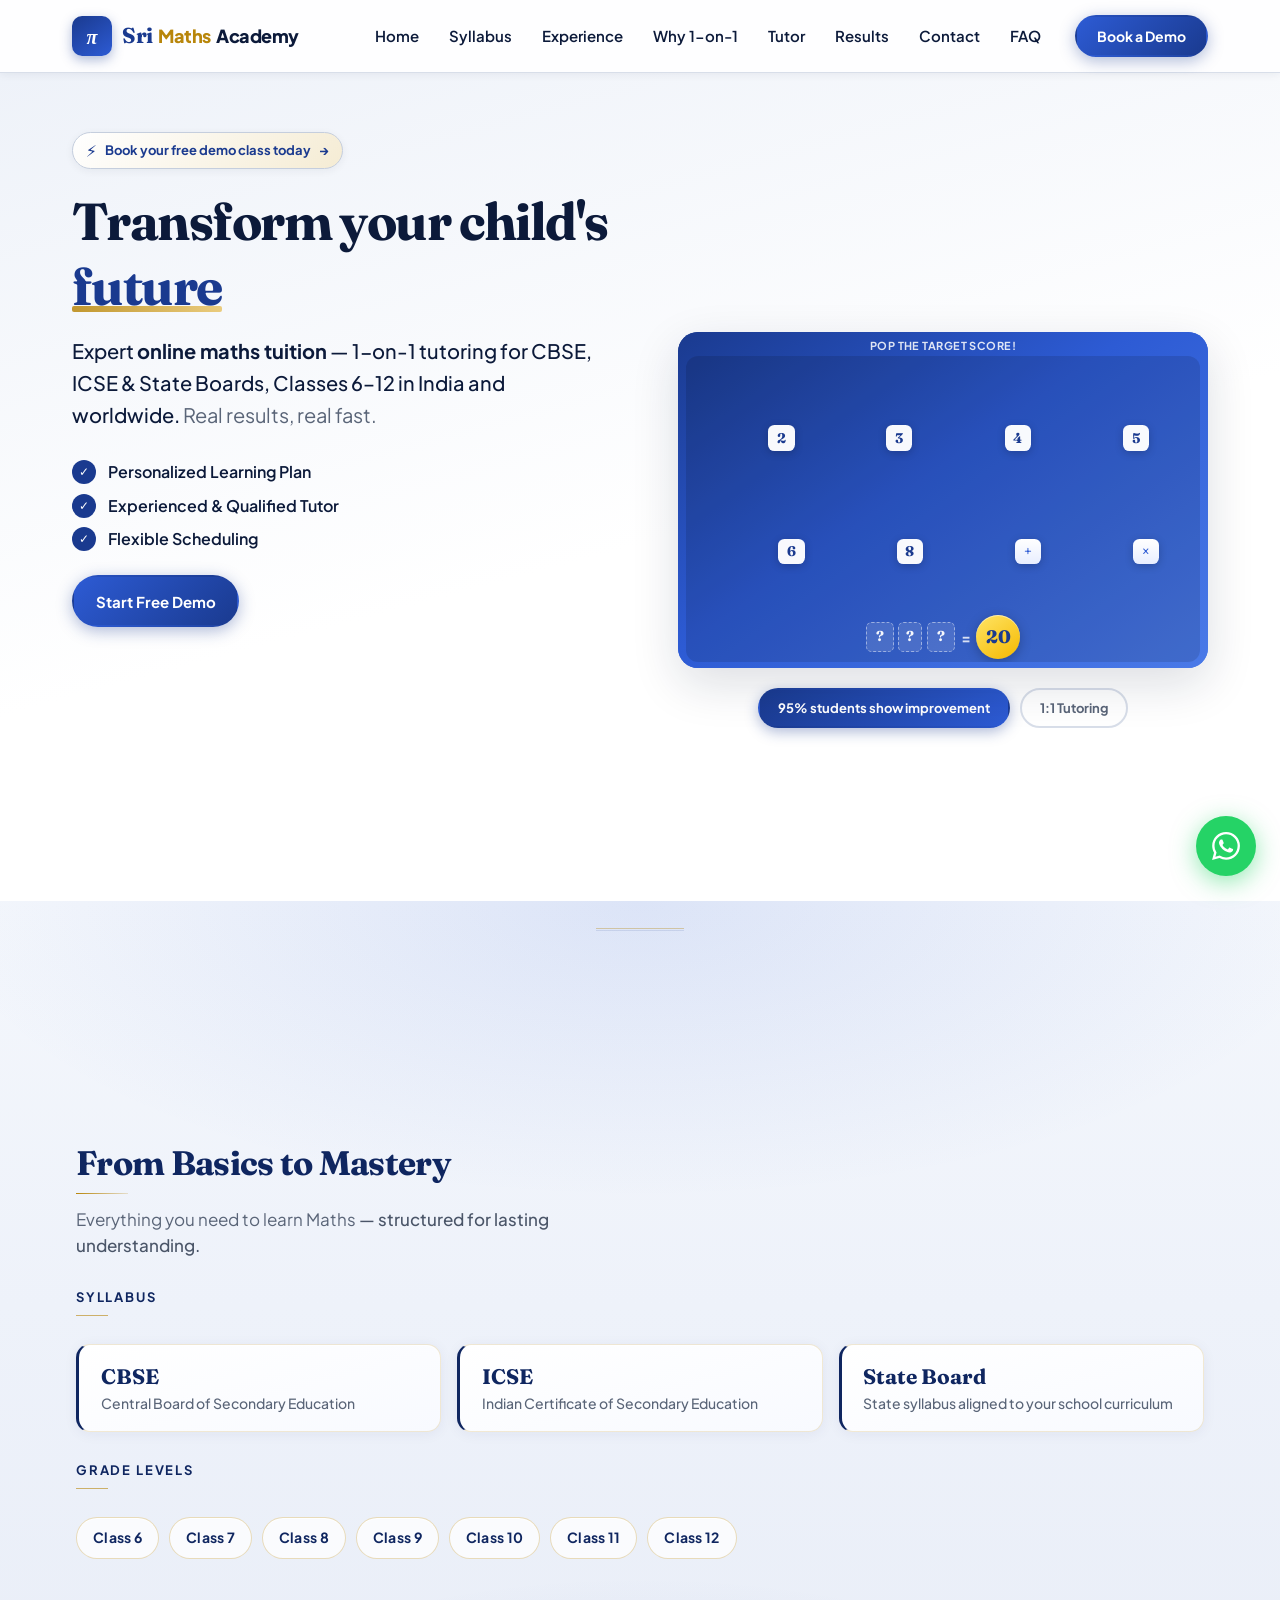
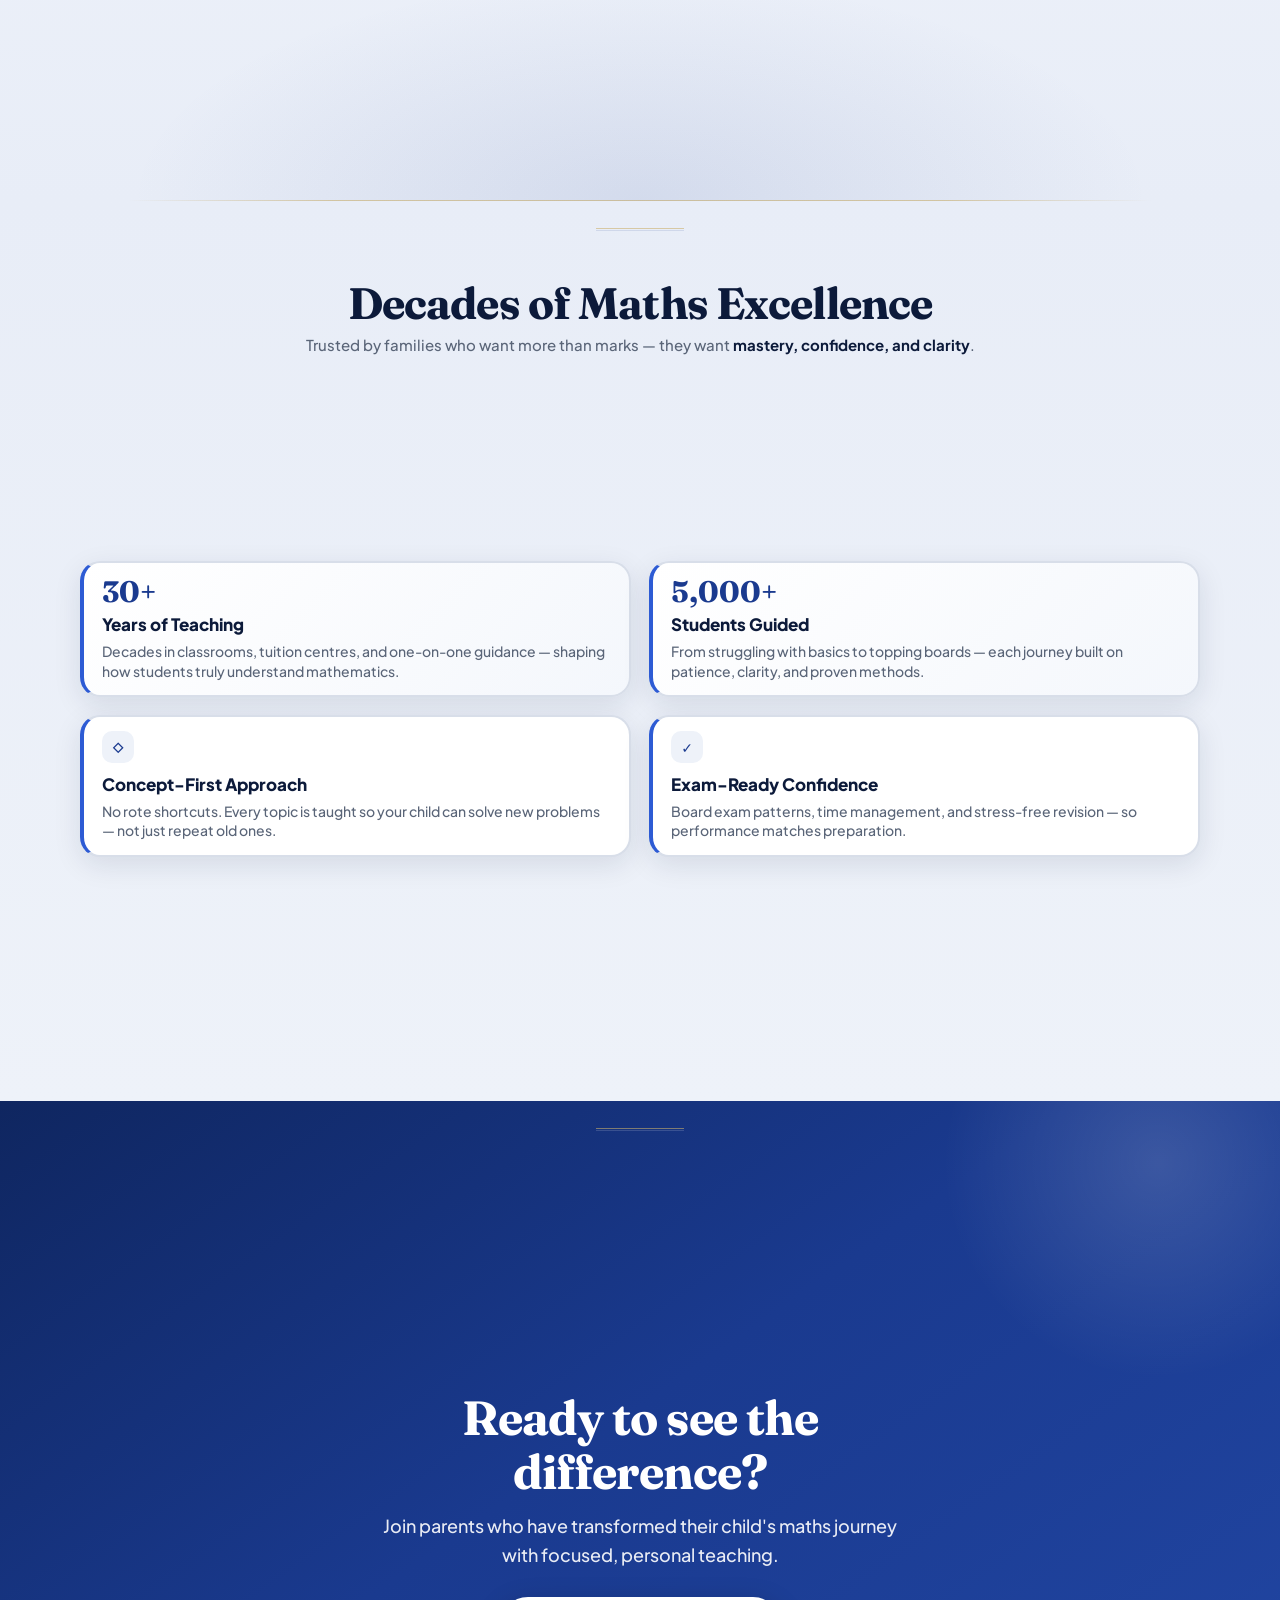
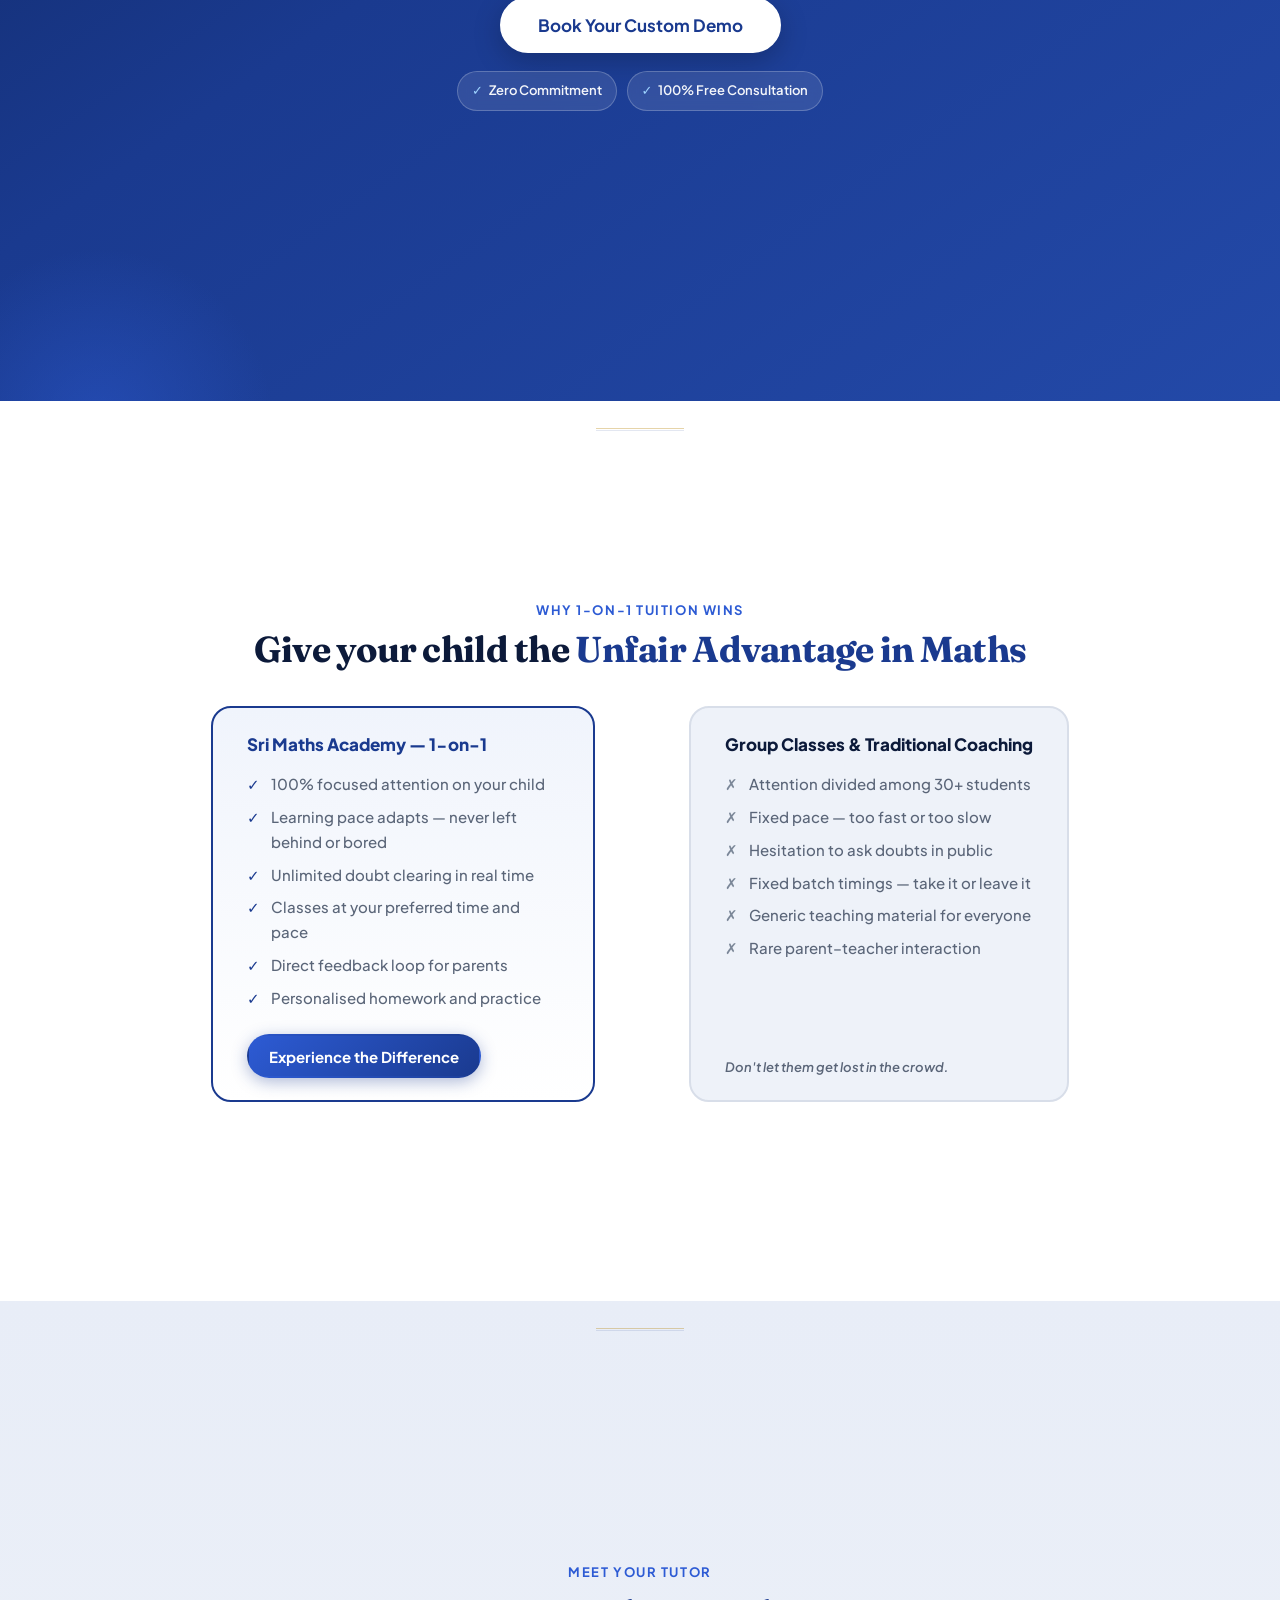
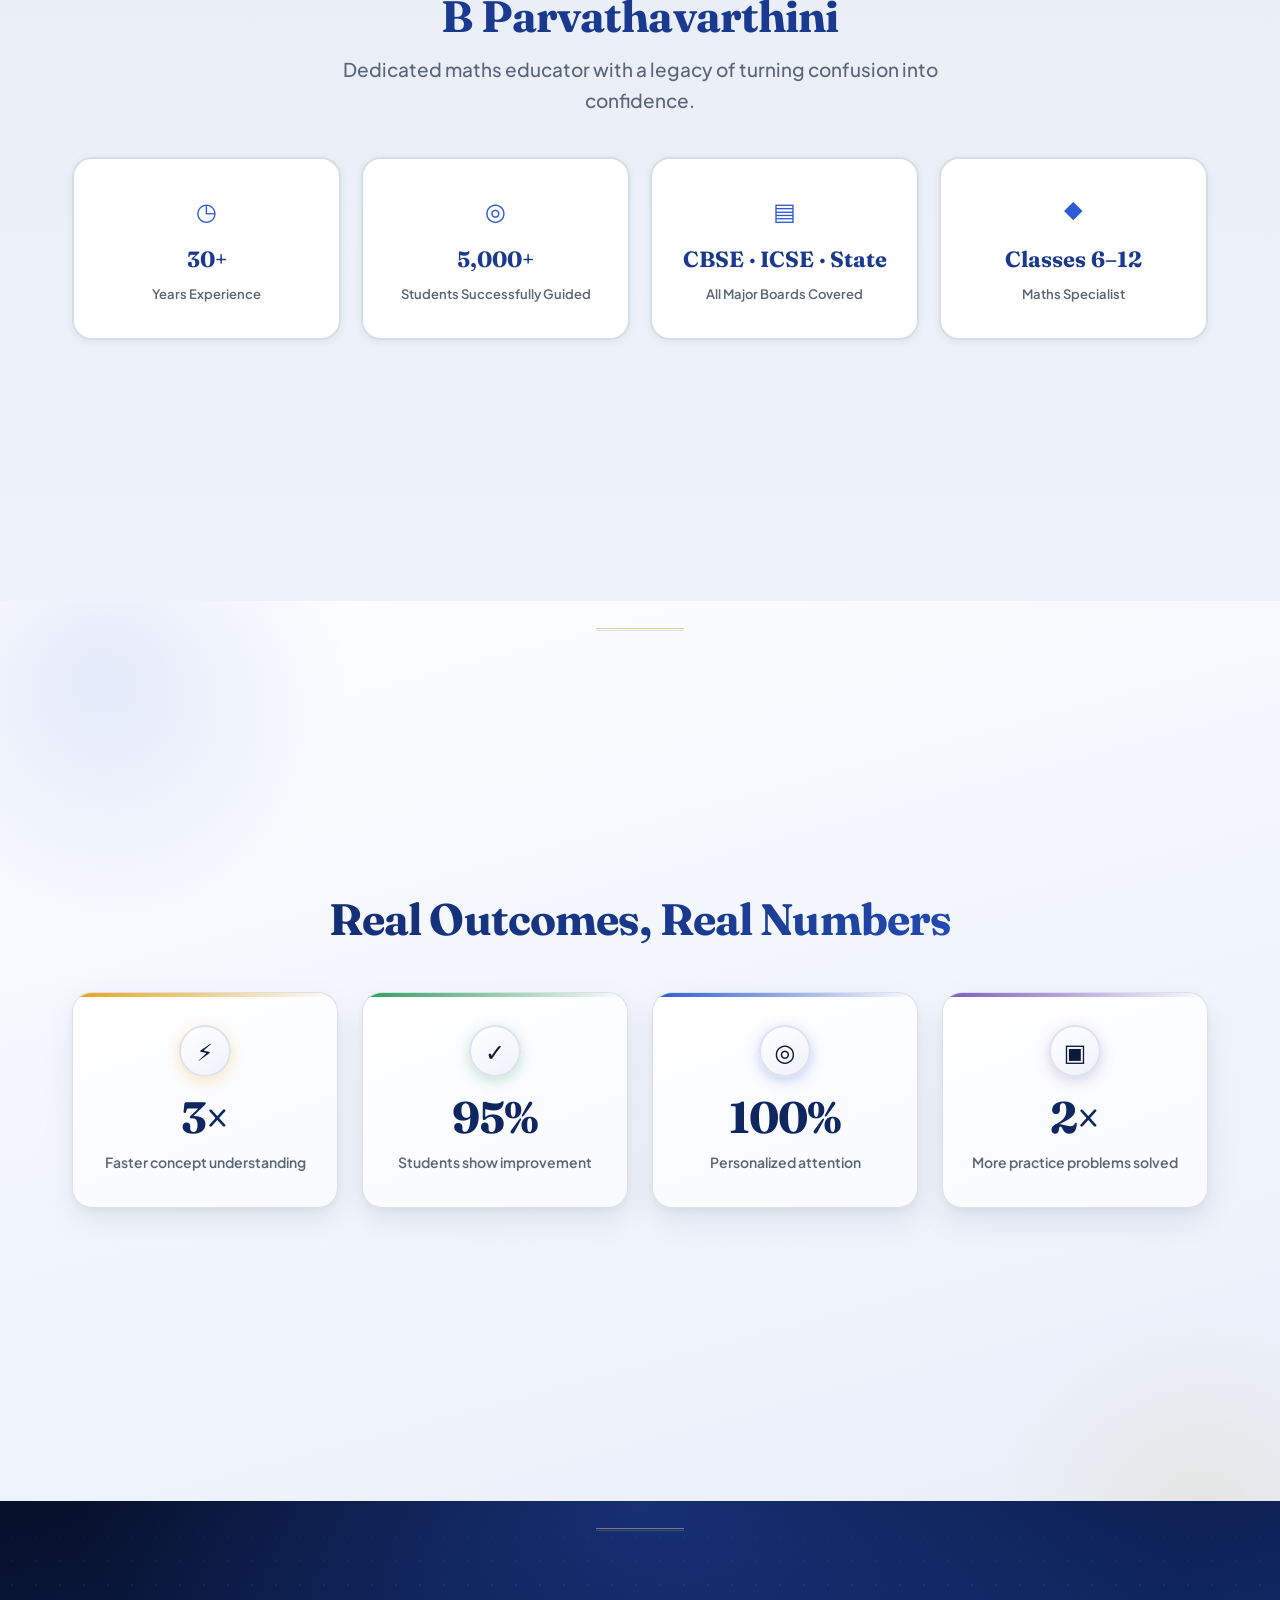
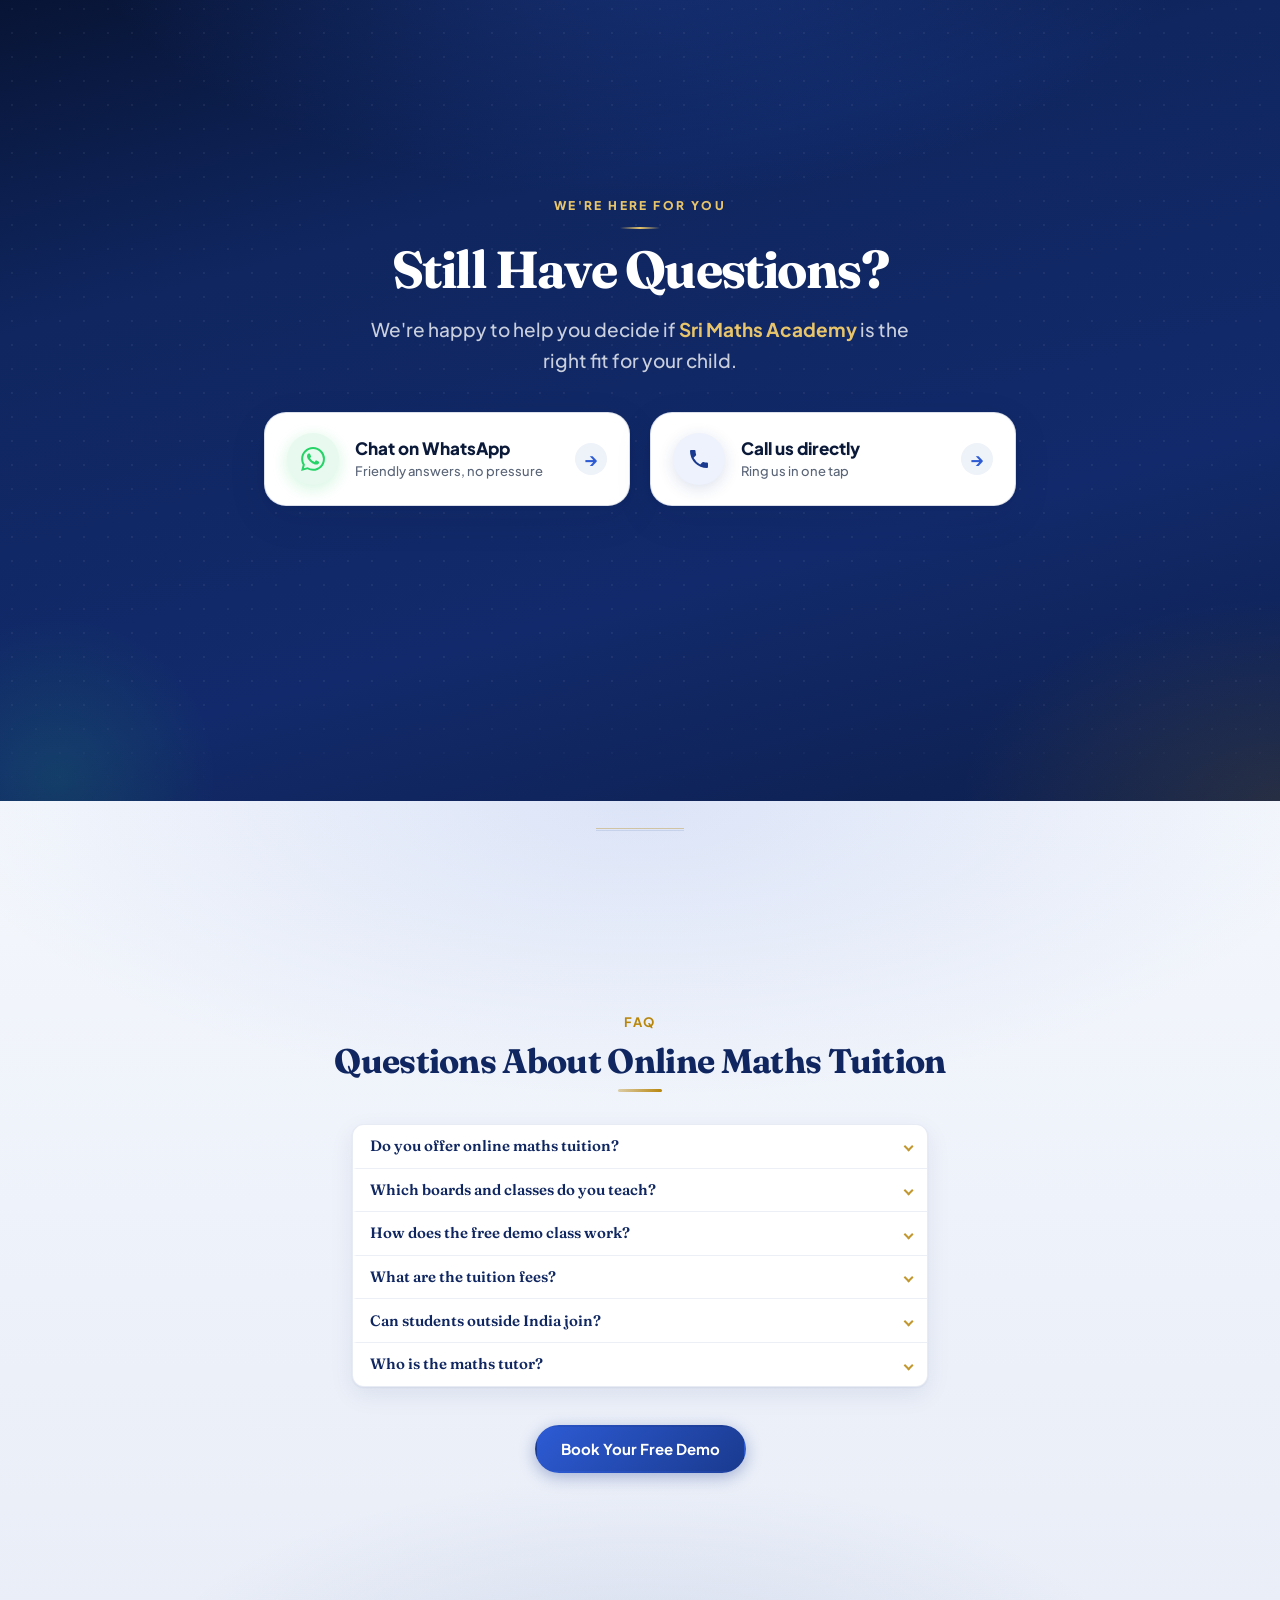
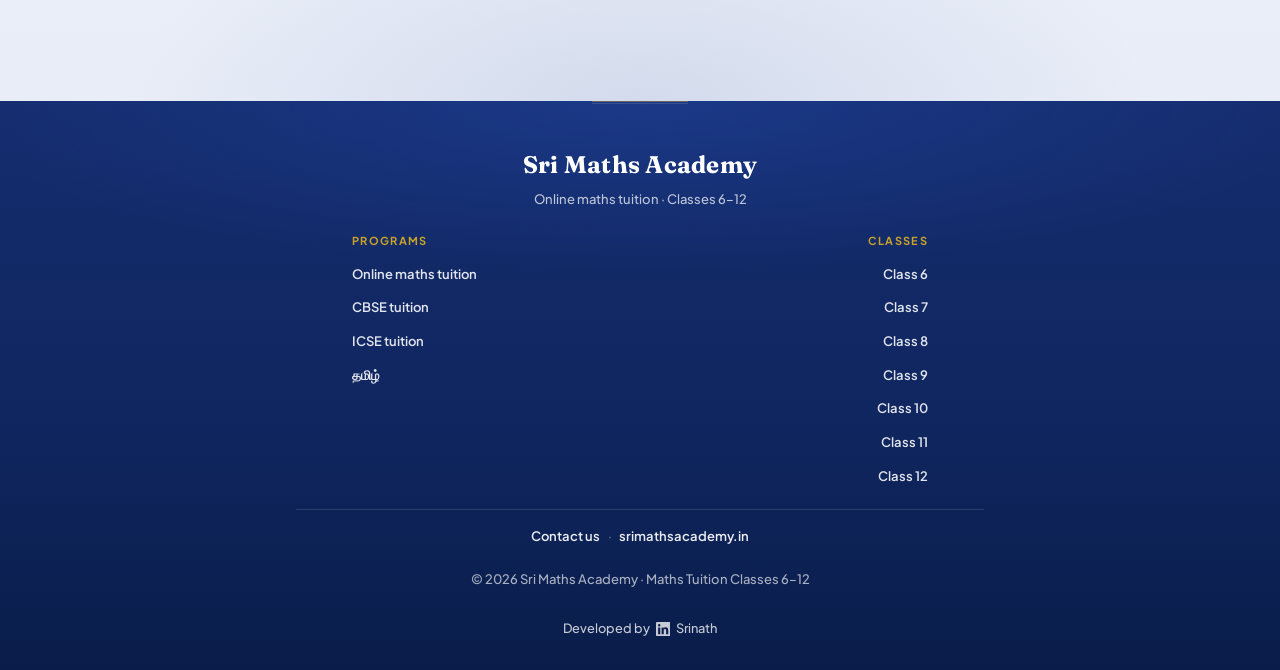
==== commit 3c409ff7: "Fix 3" ====
--- a/index.html
+++ b/index.html
@@ -149,7 +149,7 @@
   </header>
 
   <main>
-    <section class="hero section--alt reveal" id="hero">
+    <section class="hero section--alt" id="hero">
       <div class="container hero__grid">
         <div class="hero__content">
           <button type="button" class="btn-eyebrow" data-open-modal>
@@ -184,7 +184,28 @@
         </div>
         <div class="hero__visual">
           <div class="hero__image-wrap" id="heroImageWrap">
-            <div class="hero-play hero-play--results" data-hero-play aria-label="Make the number maths game">
+            <button type="button" class="hero-game-teaser hero-game-teaser--results" data-hero-game-open aria-expanded="false" aria-label="Play Make the Number game">
+              <span class="hero-game-teaser__frame" aria-hidden="true"></span>
+              <span class="hero-game-teaser__watermark" data-hero-teaser-watermark aria-hidden="true">+ × =</span>
+              <span class="hero-game-teaser__kicker">Quick challenge</span>
+              <span class="hero-game-teaser__title" data-hero-teaser-title>Make the number</span>
+              <span class="hero-game-teaser__visual hero-game-teaser__visual--results" data-hero-teaser-visual="results" aria-hidden="true">
+                <span class="hero-game-teaser__eq">? + ? =</span>
+                <span class="hero-game-teaser__target">24</span>
+              </span>
+              <span class="hero-game-teaser__visual hero-game-teaser__visual--balance" data-hero-teaser-visual="oneonone" hidden aria-hidden="true">
+                <span class="hero-game-teaser__pan">?</span>
+                <span class="hero-game-teaser__scale" aria-hidden="true">&#9878;</span>
+                <span class="hero-game-teaser__pan">?</span>
+              </span>
+              <span class="hero-game-teaser__cta">
+                <span class="hero-game-teaser__cta-icon" aria-hidden="true"></span>
+                Play now
+              </span>
+            </button>
+            <div class="hero-game-sheet" data-hero-game-sheet aria-hidden="true">
+              <button type="button" class="hero-game-sheet__close" data-hero-game-close aria-label="Close game">&times;</button>
+              <div class="hero-play hero-play--results" data-hero-play aria-label="Make the number maths game">
               <p class="hero-play__hint" data-hero-play-hint>Pop the target score!</p>
               <p class="hero-play__feedback" data-hero-play-feedback hidden></p>
               <p class="hero-play__static" data-hero-play-static hidden></p>
@@ -207,17 +228,33 @@
                 </div>
               </div>
               <p class="hero-play__toast" data-hero-play-toast hidden>Target smashed!</p>
+              </div>
             </div>
           </div>
-          <div class="hero__badges" role="tablist" aria-label="Highlight topics">
-            <button type="button" class="hero__badge is-active" role="tab" aria-selected="true" data-hero-theme="results">95% students show improvement</button>
-            <button type="button" class="hero__badge" role="tab" aria-selected="false" data-hero-theme="oneonone">1:1 Tutoring</button>
+          <div class="hero__game-picker" data-hero-game-picker>
+            <p class="hero__game-picker-label">2 quick games — tap to switch</p>
+            <div class="hero__badges hero__badges--games" role="tablist" aria-label="Choose maths mini game">
+              <button type="button" class="hero__badge hero__badge--game is-active" role="tab" aria-selected="true" data-hero-theme="results">
+                <span class="hero__badge-icon hero__badge-icon--number" aria-hidden="true">?</span>
+                <span class="hero__badge-copy">
+                  <span class="hero__badge-game" data-hero-badge-game="results">Make the number</span>
+                  <span class="hero__badge-tag">95% students show improvement</span>
+                </span>
+              </button>
+              <button type="button" class="hero__badge hero__badge--game" role="tab" aria-selected="false" data-hero-theme="oneonone">
+                <span class="hero__badge-icon hero__badge-icon--balance" aria-hidden="true">&#9878;</span>
+                <span class="hero__badge-copy">
+                  <span class="hero__badge-game" data-hero-badge-game="oneonone">Balance the scales</span>
+                  <span class="hero__badge-tag">1:1 Tutoring</span>
+                </span>
+              </button>
+            </div>
           </div>
         </div>
       </div>
     </section>
 
-    <section class="section syllabus section--white reveal" id="syllabus">
+    <section class="section syllabus section--white" id="syllabus">
       <div class="container">
         <header class="section__header">
           <h2 class="section__title">From Basics to Mastery</h2>
@@ -251,7 +288,7 @@
       </div>
     </section>
 
-    <section class="section experience section--tint reveal" id="experience">
+    <section class="section experience section--tint" id="experience">
       <div class="container">
         <header class="section__header section__header--center">
           <h2 class="section__title">Decades of Maths Excellence</h2>
@@ -282,7 +319,7 @@
       </div>
     </section>
 
-    <section class="section cta-band reveal">
+    <section class="section cta-band">
       <div class="container cta-band__inner">
         <div class="cta-band__text">
           <h2 class="cta-band__title">Ready to see the difference?</h2>
@@ -298,7 +335,7 @@
       </div>
     </section>
 
-    <section class="section compare section--white reveal" id="why-one-on-one">
+    <section class="section compare section--white" id="why-one-on-one">
       <div class="container">
         <header class="section__header section__header--center">
           <p class="section__eyebrow">Why 1-on-1 Tuition Wins</p>
@@ -333,7 +370,7 @@
       </div>
     </section>
 
-    <section class="section tutor section--tint reveal" id="tutor">
+    <section class="section tutor section--tint" id="tutor">
       <div class="container">
         <header class="section__header section__header--center">
           <p class="section__eyebrow">Meet Your Tutor</p>
@@ -367,7 +404,7 @@
       </div>
     </section>
 
-    <section class="section results section--white reveal" id="results">
+    <section class="section results section--white" id="results">
       <div class="container">
         <header class="section__header section__header--center">
           <h2 class="section__title">Real Outcomes, Real Numbers</h2>
@@ -397,7 +434,7 @@
       </div>
     </section>
 
-    <section class="section contact reveal" id="contact">
+    <section class="section contact" id="contact">
       <div class="container contact__inner">
         <p class="contact__eyebrow">We're here for you</p>
         <h2 class="contact__title">Still Have Questions?</h2>
@@ -423,7 +460,7 @@
       </div>
     </section>
 
-    <section class="section faq reveal" id="faq">
+    <section class="section faq" id="faq">
       <div class="container">
         <header class="section__header section__header--center">
           <p class="section__eyebrow">FAQ</p>
--- a/css/styles.css
+++ b/css/styles.css
@@ -150,32 +150,6 @@
   background: linear-gradient(180deg, var(--bg-tint) 0%, var(--bg-alt) 100%);
 }
 
-/* Scroll reveal */
-.reveal {
-  opacity: 0;
-  transform: translateY(28px);
-  transition: opacity 0.55s var(--ease), transform 0.55s var(--ease);
-}
-
-.reveal.is-visible {
-  opacity: 1;
-  transform: translateY(0);
-}
-
-/* Hero visible immediately on first paint (no clip from reveal offset) */
-#hero.reveal {
-  opacity: 1;
-  transform: none;
-}
-
-@media (prefers-reduced-motion: reduce) {
-  .reveal {
-    opacity: 1;
-    transform: none;
-    transition: none;
-  }
-}
-
 /* Typography */
 .text-light {
   font-weight: 400;
@@ -1205,11 +1179,6 @@
     padding: 0.35rem 0.4rem 0.3rem;
   }
 
-  .hero-play__stage,
-  .hero-chip {
-    touch-action: pan-y;
-  }
-
   .hero-play__hint {
     font-size: 0.5625rem;
   }
@@ -1263,14 +1232,171 @@
     font-size: 0.6875rem;
   }
 
-  .hero__badges {
-    margin-top: 0.75rem;
-    gap: 0.4rem;
-  }
-
-  .hero__badge {
-    padding: 0.45rem 0.75rem;
+  .hero__game-picker {
+    margin-top: 0.65rem;
+    width: 100%;
+  }
+
+  .hero__game-picker-label {
+    margin: 0 0 0.4rem;
+    font-size: 0.625rem;
+    font-weight: 700;
+    letter-spacing: 0.12em;
+    text-transform: uppercase;
+    text-align: center;
+    color: #b8860b;
+  }
+
+  .hero__badges--games {
+    display: grid;
+    grid-template-columns: 1fr 1fr;
+    gap: 0;
+    margin-top: 0;
+    padding: 3px;
+    background: rgba(26, 58, 143, 0.08);
+    border: 1px solid var(--royal-gold-soft);
+    border-radius: var(--radius-pill);
+  }
+
+  .hero__badge--game {
+    display: flex;
+    flex-direction: row;
+    align-items: center;
+    justify-content: center;
+    gap: 0.3rem;
+    min-width: 0;
+    padding: 0.45rem 0.35rem;
+    font-size: inherit;
+    text-align: center;
+    border-radius: var(--radius-pill);
+    border: 1.5px dashed transparent;
+    background: var(--bg-white);
+    color: var(--primary);
+  }
+
+  .hero__badge--game .hero__badge-tag {
+    display: none;
+  }
+
+  .hero__badge--game:not(.is-active) {
+    border-color: rgba(184, 134, 11, 0.45);
+  }
+
+  .hero__badge--game.is-active {
+    border-color: transparent;
+    border-style: solid;
+    color: #fff;
+  }
+
+  .hero__badge-icon {
+    flex-shrink: 0;
+    display: inline-flex;
+    align-items: center;
+    justify-content: center;
+    width: 1.35rem;
+    height: 1.35rem;
     font-size: 0.75rem;
+    font-weight: 800;
+    font-family: var(--font-display);
+    line-height: 1;
+    border-radius: 0.35rem;
+    background: rgba(26, 58, 143, 0.1);
+    color: var(--primary);
+  }
+
+  .hero__badge--game.is-active .hero__badge-icon {
+    background: rgba(255, 255, 255, 0.2);
+    color: #fff;
+  }
+
+  .hero__badge-copy {
+    display: block;
+    min-width: 0;
+  }
+
+  .hero__badge-game {
+    font-family: var(--font-display);
+    font-size: clamp(0.6875rem, 2.8vw, 0.8125rem);
+    font-weight: 700;
+    line-height: 1.15;
+    white-space: nowrap;
+    overflow: hidden;
+    text-overflow: ellipsis;
+  }
+
+  .hero__badge--game[data-hero-theme="oneonone"]:not(.is-active).hero__badge--nudge {
+    animation: hero-badge-nudge 3s ease-in-out 1;
+  }
+
+  @keyframes hero-badge-nudge {
+    0%,
+    100% {
+      box-shadow: none;
+    }
+    25%,
+    75% {
+      box-shadow: 0 0 0 2px rgba(232, 197, 106, 0.55);
+    }
+    50% {
+      box-shadow: 0 0 0 3px rgba(232, 197, 106, 0.35);
+    }
+  }
+}
+
+@media (min-width: 900px) {
+  .hero__game-picker-label {
+    display: none;
+  }
+
+  .hero__badges--games {
+    display: flex;
+    flex-wrap: wrap;
+    gap: 0.625rem;
+    padding: 0;
+    background: none;
+    border: none;
+    border-radius: 0;
+  }
+
+  .hero__badge--game {
+    display: inline-block;
+    padding: 0.625rem 1.125rem;
+    text-align: center;
+    border: 2px solid var(--border);
+    border-style: solid;
+  }
+
+  .hero__badge--game:not(.is-active) {
+    border-color: var(--border);
+  }
+
+  .hero__badge-icon,
+  .hero__badge-game {
+    display: none;
+  }
+
+  .hero__badge-copy {
+    display: block;
+  }
+
+  .hero__badge-tag {
+    display: block;
+    font-size: 0.8125rem;
+    font-weight: 700;
+    color: inherit;
+    white-space: normal;
+    overflow: visible;
+    text-overflow: unset;
+  }
+
+  .hero__badge--game.is-active .hero__badge-tag {
+    color: #fff;
+  }
+}
+
+@media (prefers-reduced-motion: reduce) {
+  .hero__badge--game[data-hero-theme="oneonone"]:not(.is-active).hero__badge--nudge {
+    animation: none;
   }
 }
 
@@ -1617,6 +1743,15 @@
   border-color: #ffb4b4;
   background: rgba(255, 80, 80, 0.25);
   transform: scale(1.05);
+}
+
+.hero-play__slot.is-drop-target,
+.hero-play__pan.is-drop-target {
+  border-color: #e8c56a;
+  border-style: solid;
+  background: rgba(232, 197, 106, 0.22);
+  transform: scale(1.06);
+  box-shadow: 0 0 0 2px rgba(232, 197, 106, 0.35);
 }
 
 .hero-play__slot--op {
@@ -1841,17 +1976,343 @@
   pointer-events: none;
 }
 
+body.hero-game-active {
+  overflow: hidden;
+}
+
+.hero-game-teaser {
+  position: absolute;
+  inset: 0;
+  z-index: 2;
+  display: none;
+  flex-direction: column;
+  align-items: center;
+  justify-content: flex-start;
+  gap: 0;
+  width: 100%;
+  height: 100%;
+  margin: 0;
+  padding: 0.85rem 1rem 0.9rem;
+  border: 1px solid var(--royal-gold-soft-on-dark);
+  border-radius: inherit;
+  background:
+    radial-gradient(ellipse 80% 55% at 50% 38%, rgba(232, 197, 106, 0.14) 0%, transparent 65%),
+    linear-gradient(155deg, #0a1838 0%, #1a3a8f 48%, #244a9e 100%);
+  color: #fff;
+  font-family: var(--font-display);
+  text-align: center;
+  cursor: pointer;
+  -webkit-tap-highlight-color: transparent;
+  box-shadow:
+    inset 0 1px 0 rgba(255, 255, 255, 0.14),
+    0 8px 28px rgba(10, 24, 56, 0.35);
+  overflow: hidden;
+  transition: transform 0.15s var(--ease), box-shadow 0.15s var(--ease);
+}
+
+.hero-game-teaser:active {
+  transform: scale(0.985);
+  box-shadow:
+    inset 0 1px 0 rgba(255, 255, 255, 0.1),
+    0 4px 16px rgba(10, 24, 56, 0.3);
+}
+
+.hero-game-teaser__frame {
+  position: absolute;
+  inset: 0.45rem;
+  border: 1px solid rgba(232, 197, 106, 0.35);
+  border-radius: calc(var(--radius-lg) - 4px);
+  pointer-events: none;
+}
+
+.hero-game-teaser__watermark {
+  position: absolute;
+  inset: 0;
+  display: flex;
+  align-items: center;
+  justify-content: center;
+  font-size: clamp(3.5rem, 18vw, 5rem);
+  font-weight: 800;
+  letter-spacing: 0.2em;
+  color: rgba(255, 255, 255, 0.06);
+  pointer-events: none;
+  user-select: none;
+}
+
+.hero-game-teaser::after {
+  content: '';
+  position: absolute;
+  inset: 0;
+  border-radius: inherit;
+  background: linear-gradient(
+    115deg,
+    transparent 35%,
+    rgba(255, 255, 255, 0.07) 50%,
+    transparent 65%
+  );
+  opacity: 0.6;
+  pointer-events: none;
+  animation: hero-game-teaser-shine 5.5s ease-in-out infinite;
+}
+
+@keyframes hero-game-teaser-shine {
+  0%,
+  100% {
+    transform: translateX(-120%);
+    opacity: 0;
+  }
+  48%,
+  52% {
+    opacity: 0.75;
+  }
+  50% {
+    transform: translateX(120%);
+    opacity: 0.75;
+  }
+}
+
+.hero-game-teaser__kicker {
+  position: relative;
+  z-index: 1;
+  margin-top: 0.15rem;
+  font-size: 0.625rem;
+  font-weight: 700;
+  letter-spacing: 0.14em;
+  text-transform: uppercase;
+  color: #e8c56a;
+}
+
+.hero-game-teaser__title {
+  position: relative;
+  z-index: 1;
+  flex-shrink: 0;
+  margin-top: 0.25rem;
+  font-size: clamp(1.2rem, 5vw, 1.45rem);
+  font-weight: 700;
+  line-height: 1.12;
+  letter-spacing: 0.01em;
+  text-shadow: 0 2px 16px rgba(0, 0, 0, 0.35);
+}
+
+.hero-game-teaser__visual {
+  position: relative;
+  z-index: 1;
+  display: flex;
+  flex: 1 1 auto;
+  align-items: center;
+  justify-content: center;
+  gap: 0.35rem;
+  min-height: 2.25rem;
+  width: 100%;
+  margin-top: 0.35rem;
+}
+
+.hero-game-teaser__visual[hidden] {
+  display: none !important;
+}
+
+.hero-game-teaser__eq {
+  font-size: clamp(0.875rem, 3.5vw, 1rem);
+  font-weight: 700;
+  letter-spacing: 0.06em;
+  color: rgba(255, 255, 255, 0.92);
+}
+
+.hero-game-teaser__target {
+  display: inline-flex;
+  align-items: center;
+  justify-content: center;
+  min-width: 1.65rem;
+  min-height: 1.65rem;
+  font-size: 0.75rem;
+  font-weight: 800;
+  color: #1a3a8f;
+  background: linear-gradient(145deg, #ffe566 0%, #f5b800 100%);
+  border-radius: 50%;
+  box-shadow: 0 2px 8px rgba(0, 0, 0, 0.25);
+}
+
+.hero-game-teaser__visual--balance {
+  gap: 0.5rem;
+}
+
+.hero-game-teaser__pan {
+  display: inline-flex;
+  align-items: center;
+  justify-content: center;
+  min-width: 1.35rem;
+  min-height: 1.35rem;
+  font-size: 0.75rem;
+  font-weight: 700;
+  color: rgba(255, 255, 255, 0.95);
+  background: rgba(255, 255, 255, 0.14);
+  border: 1.5px dashed rgba(255, 255, 255, 0.45);
+  border-radius: 0.35rem;
+}
+
+.hero-game-teaser__scale {
+  font-size: 1.125rem;
+  line-height: 1;
+  color: #e8c56a;
+  text-shadow: 0 2px 10px rgba(0, 0, 0, 0.3);
+}
+
+.hero-game-teaser--oneonone .hero-game-teaser__watermark {
+  letter-spacing: 0.35em;
+}
+
+.hero-game-teaser__cta {
+  position: relative;
+  z-index: 1;
+  flex-shrink: 0;
+  display: inline-flex;
+  align-items: center;
+  justify-content: center;
+  gap: 0.45rem;
+  margin-top: 0.5rem;
+  padding: 0.5rem 1.15rem;
+  font-family: var(--font);
+  font-size: 0.8125rem;
+  font-weight: 800;
+  letter-spacing: 0.04em;
+  text-transform: uppercase;
+  color: #0f2660;
+  background: linear-gradient(145deg, #f0d78a 0%, #e8c56a 45%, #d4a84a 100%);
+  border: none;
+  border-radius: var(--radius-pill);
+  box-shadow:
+    0 3px 12px rgba(0, 0, 0, 0.25),
+    inset 0 1px 0 rgba(255, 255, 255, 0.45);
+  pointer-events: none;
+  animation: hero-teaser-cta-pulse 2.5s ease-in-out infinite;
+}
+
+@keyframes hero-teaser-cta-pulse {
+  0%,
+  100% {
+    box-shadow:
+      0 3px 12px rgba(0, 0, 0, 0.25),
+      inset 0 1px 0 rgba(255, 255, 255, 0.45);
+  }
+  50% {
+    box-shadow:
+      0 4px 18px rgba(232, 197, 106, 0.45),
+      inset 0 1px 0 rgba(255, 255, 255, 0.5);
+  }
+}
+
+.hero-game-teaser__cta-icon {
+  width: 0;
+  height: 0;
+  border-style: solid;
+  border-width: 0.35rem 0 0.35rem 0.55rem;
+  border-color: transparent transparent transparent #0f2660;
+  margin-left: 0.1rem;
+}
+
+.hero-game-teaser:focus-visible {
+  outline: 2px solid #e8c56a;
+  outline-offset: 3px;
+}
+
+.hero-game-sheet {
+  display: none;
+}
+
+.hero-game-sheet__close {
+  display: none;
+}
+
 @media (max-width: 899px) {
-  .hero__image-wrap,
-  .hero-play,
-  .hero-play__stage,
-  .hero-chip {
-    touch-action: pan-y;
-  }
-
-  .hero-play__stage.is-dragging,
-  .hero-chip.is-dragging {
+  .hero-game-teaser {
+    display: flex;
+  }
+
+  .hero-game-sheet.is-open {
+    display: flex;
+    flex-direction: column;
+    align-items: center;
+    justify-content: center;
+    position: fixed;
+    inset: 0;
+    z-index: 150;
+    padding: max(0.75rem, env(safe-area-inset-top)) max(0.75rem, env(safe-area-inset-right))
+      max(0.75rem, env(safe-area-inset-bottom)) max(0.75rem, env(safe-area-inset-left));
+    background: rgba(12, 28, 68, 0.94);
     touch-action: none;
+  }
+
+  .hero-game-sheet.is-open,
+  .hero-game-sheet.is-open .hero-play,
+  .hero-game-sheet.is-open .hero-play__stage,
+  .hero-game-sheet.is-open .hero-chip {
+    touch-action: none;
+  }
+
+  .hero-game-sheet.is-open .hero-play {
+    position: relative;
+    inset: auto;
+    width: min(100%, 26rem);
+    height: min(88dvh, 34rem);
+    max-height: calc(100dvh - 4rem);
+    border-radius: var(--radius-lg);
+    overflow: hidden;
+    box-shadow: var(--shadow-lg);
+  }
+
+  .hero-game-sheet.is-open .hero-play__pool {
+    min-height: 4.5rem;
+  }
+
+  .hero-game-sheet.is-open .hero-game-sheet__close {
+    display: flex;
+    align-items: center;
+    justify-content: center;
+    position: fixed;
+    top: max(0.65rem, env(safe-area-inset-top));
+    right: max(0.65rem, env(safe-area-inset-right));
+    z-index: 151;
+    width: 2.75rem;
+    height: 2.75rem;
+    margin: 0;
+    padding: 0;
+    border: 2px solid rgba(232, 197, 106, 0.65);
+    border-radius: 50%;
+    background: rgba(15, 35, 79, 0.92);
+    color: #e8c56a;
+    font-size: 1.5rem;
+    line-height: 1;
+    cursor: pointer;
+    -webkit-tap-highlight-color: transparent;
+  }
+
+  .hero-game-sheet__close:focus-visible {
+    outline: 2px solid #e8c56a;
+    outline-offset: 2px;
+  }
+}
+
+@media (min-width: 900px) {
+  .hero-game-teaser,
+  .hero-game-sheet__close {
+    display: none !important;
+  }
+
+  .hero-game-sheet {
+    position: absolute;
+    inset: 0;
+    display: block;
+  }
+}
+
+@media (prefers-reduced-motion: reduce) {
+  .hero-game-teaser::after,
+  .hero-game-teaser__cta {
+    animation: none;
+  }
+
+  .hero-game-teaser::after {
+    opacity: 0;
   }
 }
 
@@ -1860,6 +2321,21 @@
   flex-wrap: wrap;
   gap: 0.625rem;
   margin-top: 1.25rem;
+}
+
+@media (max-width: 899px) {
+  .hero__game-picker .hero__badges--games {
+    display: grid !important;
+    grid-template-columns: 1fr 1fr;
+    flex-wrap: nowrap;
+    width: 100%;
+    gap: 0;
+    margin-top: 0;
+  }
+
+  .hero__game-picker {
+    margin-top: 0.65rem;
+  }
 }
 
 .hero__badge {
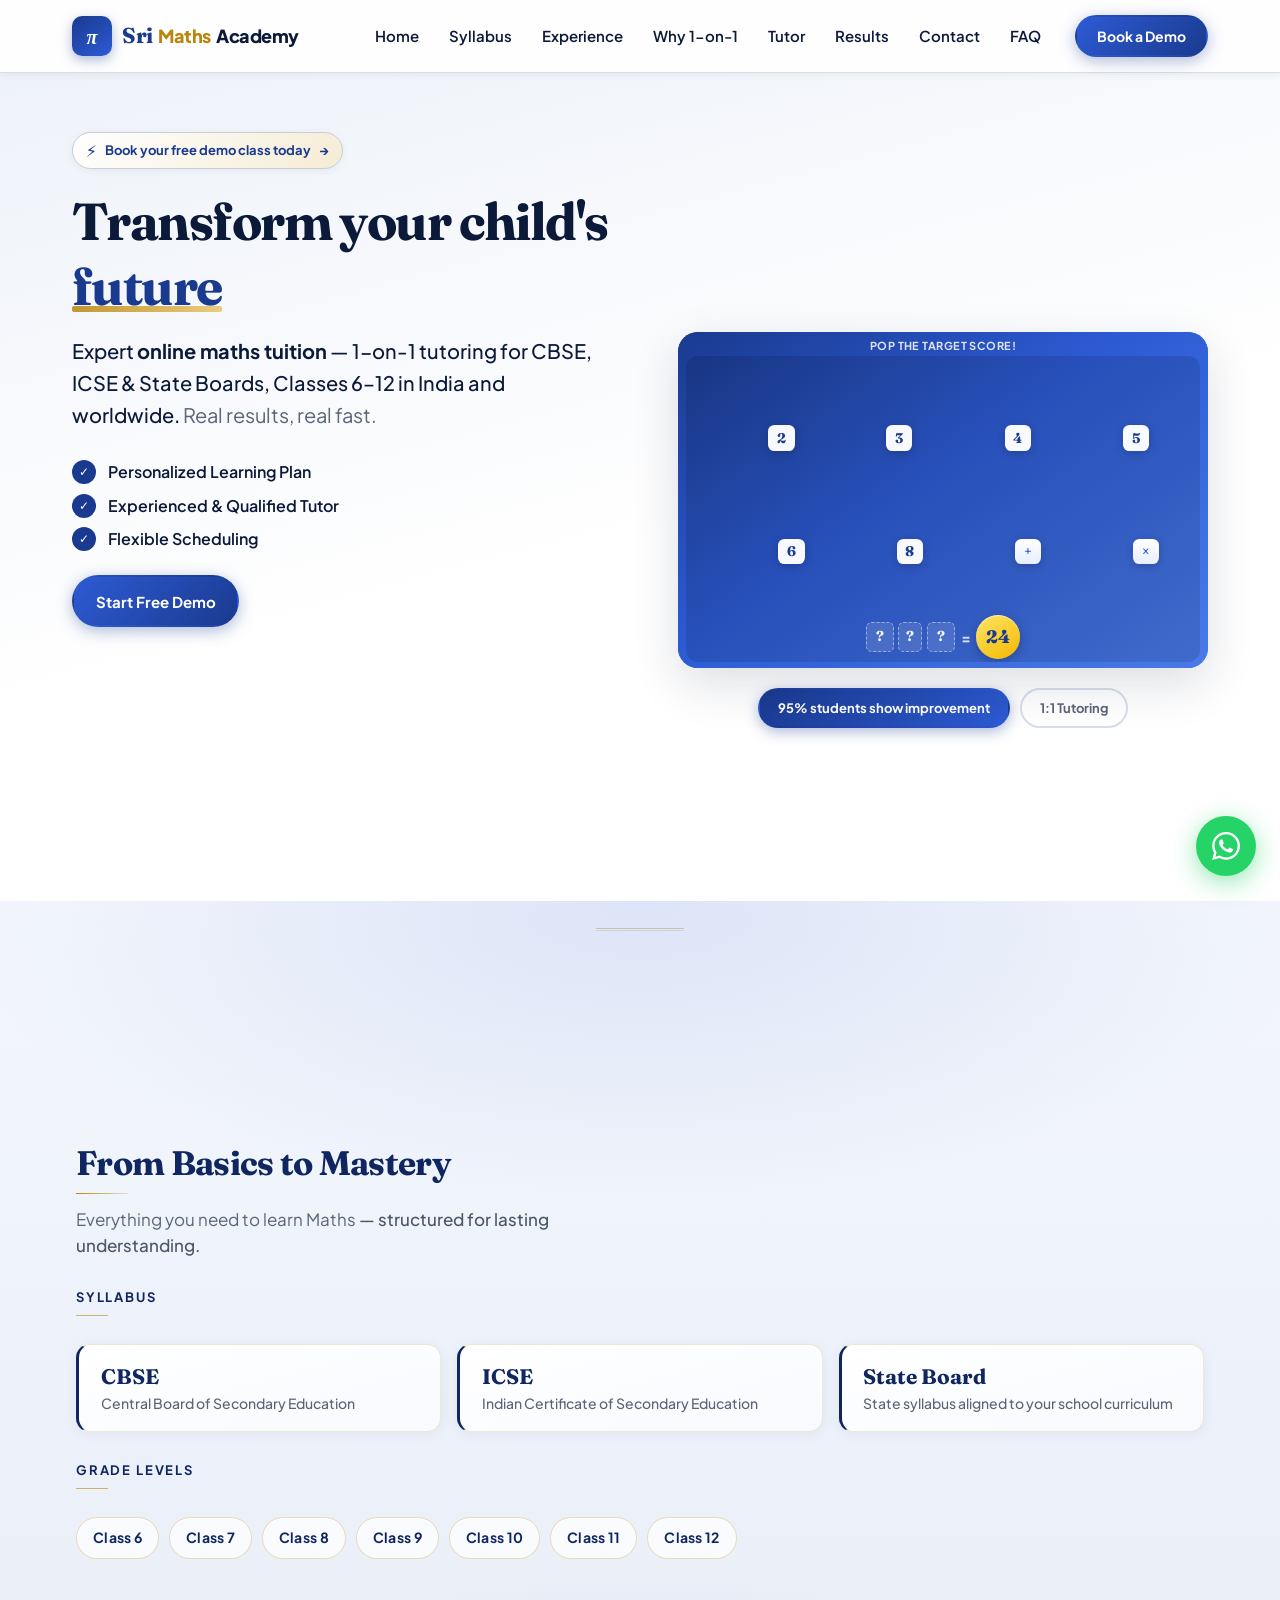
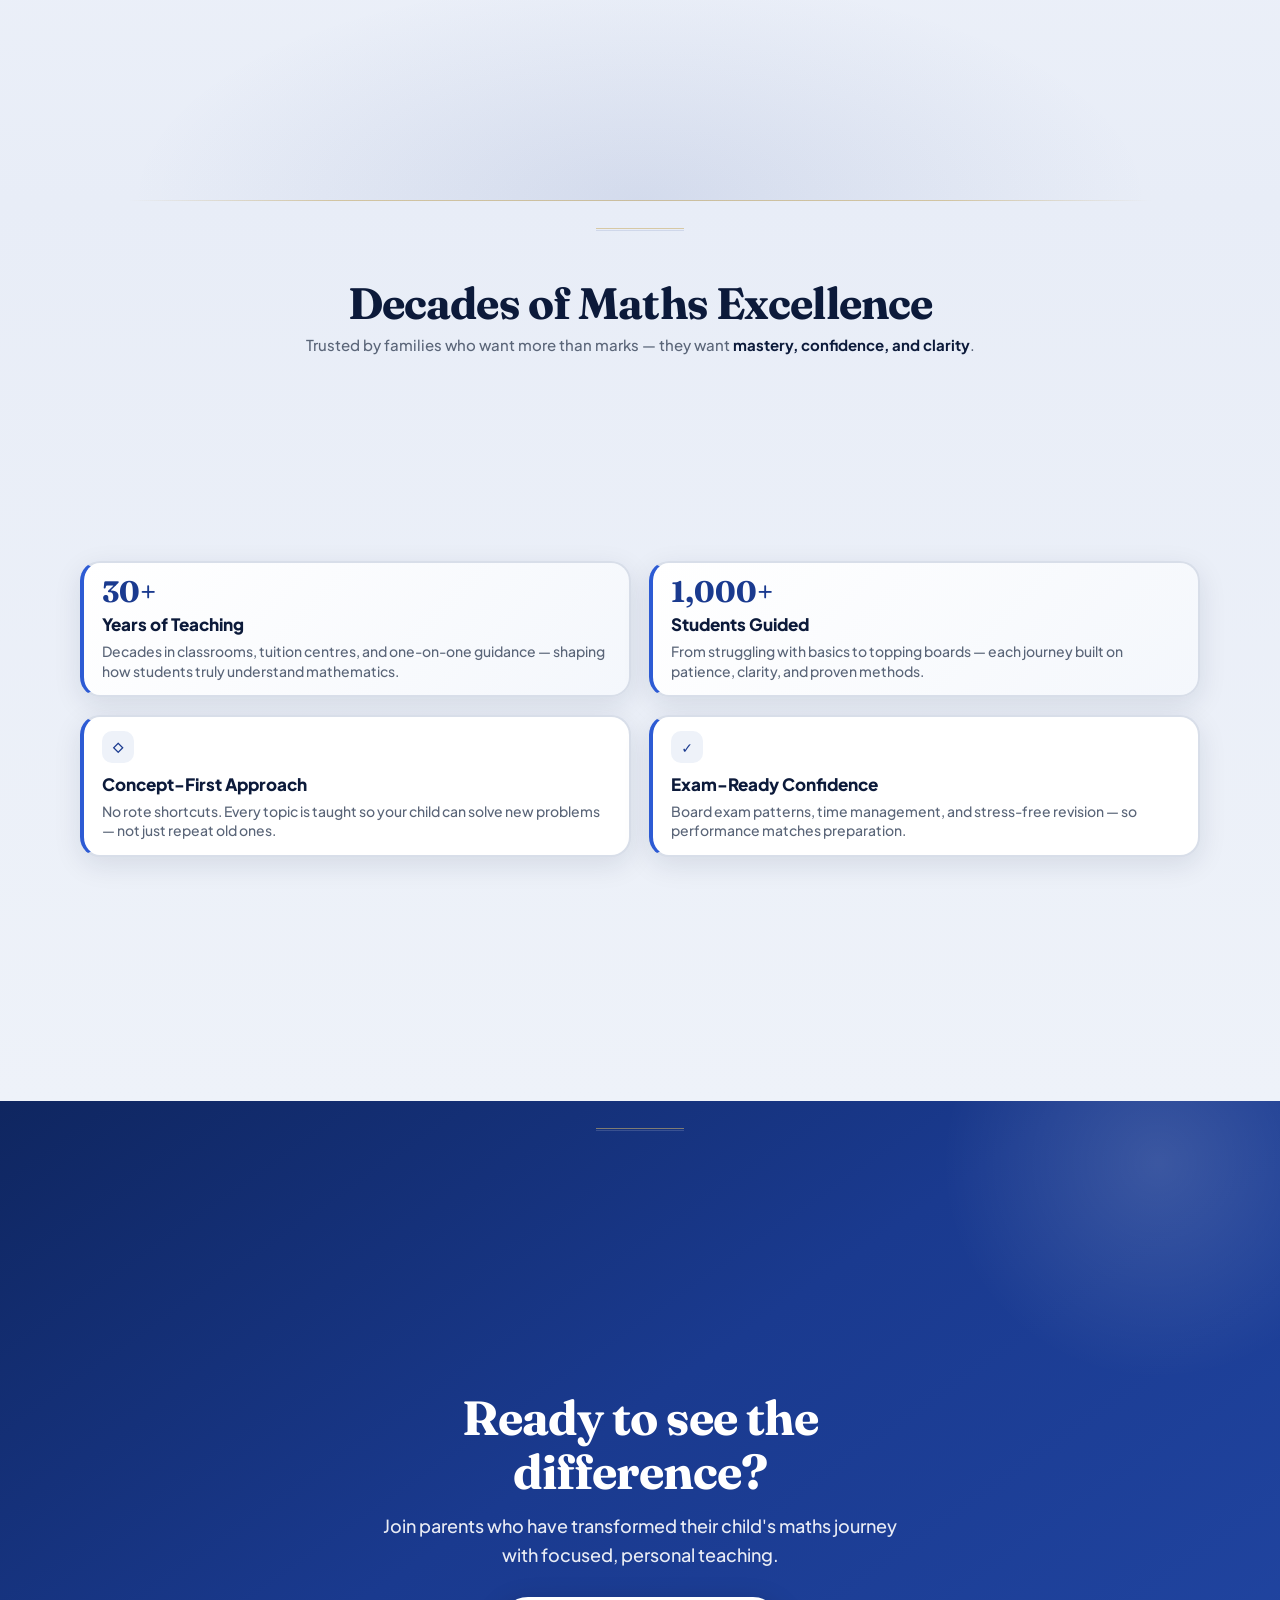
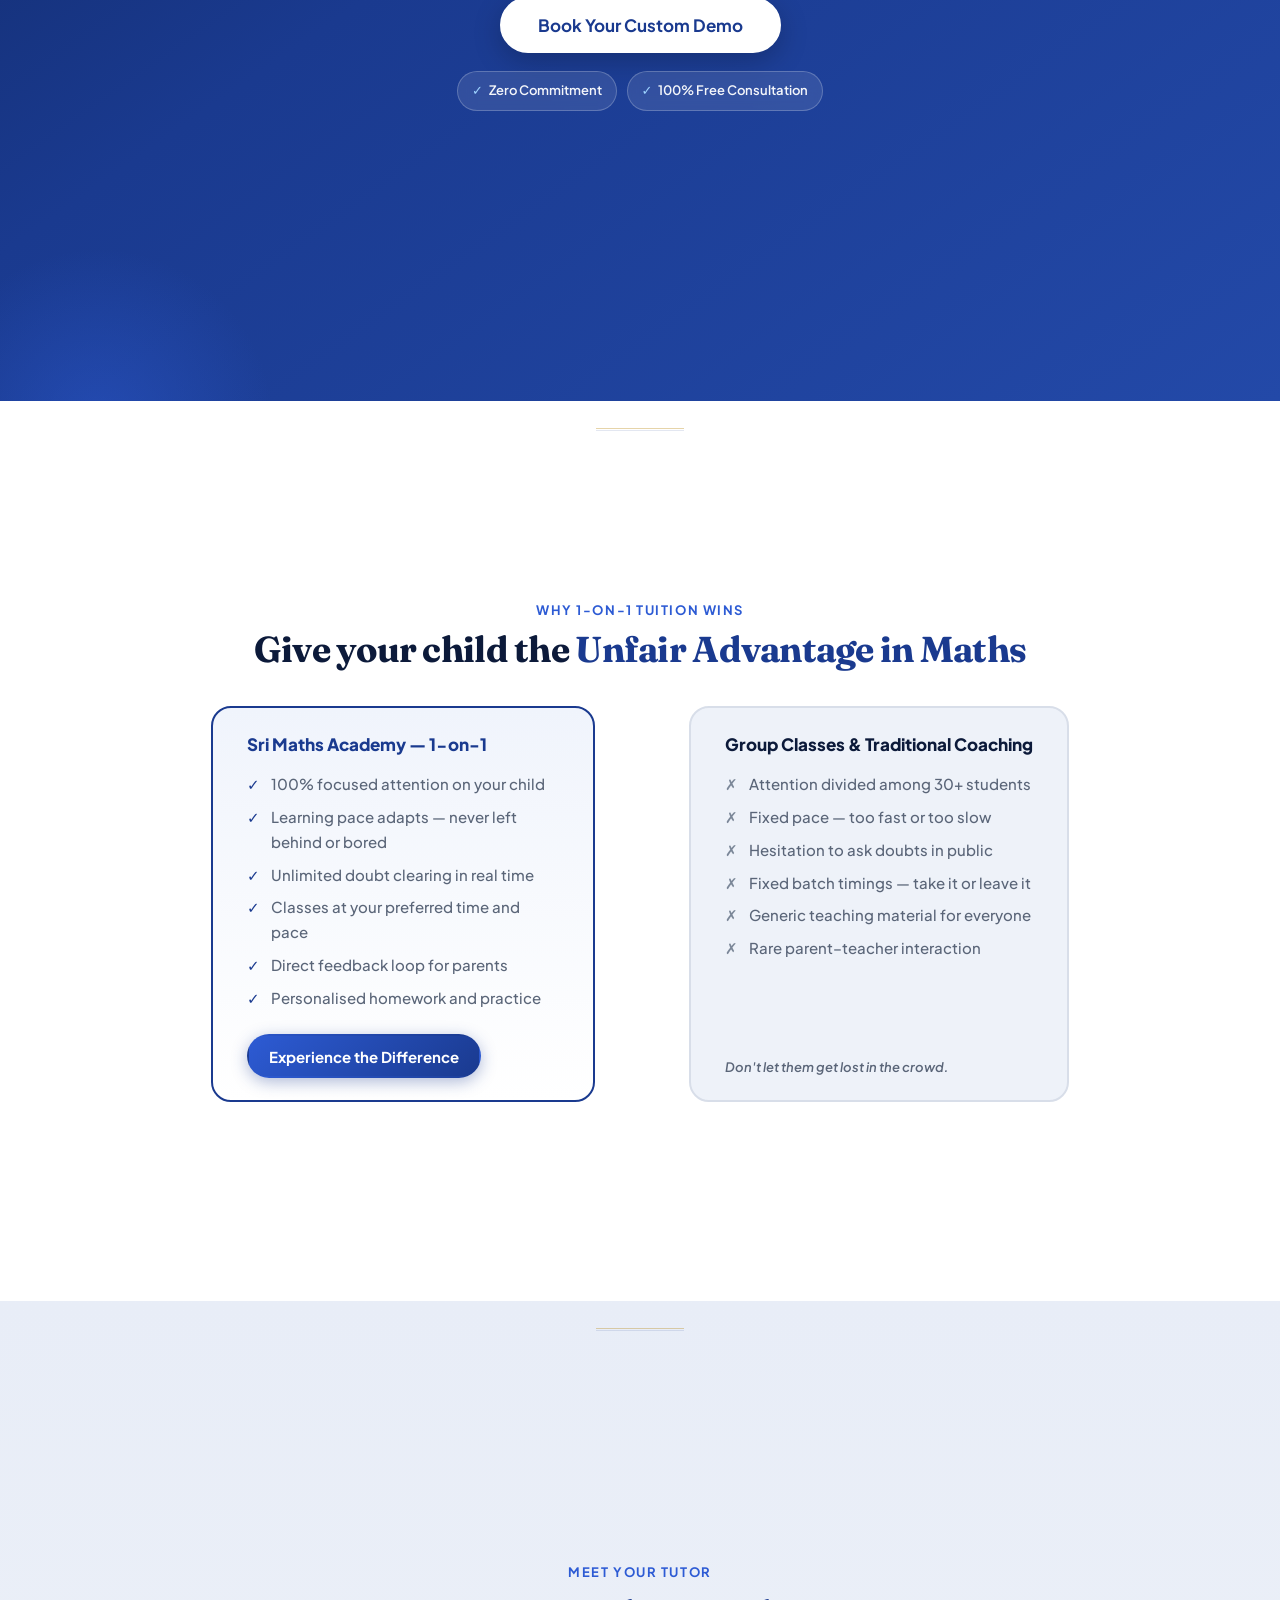
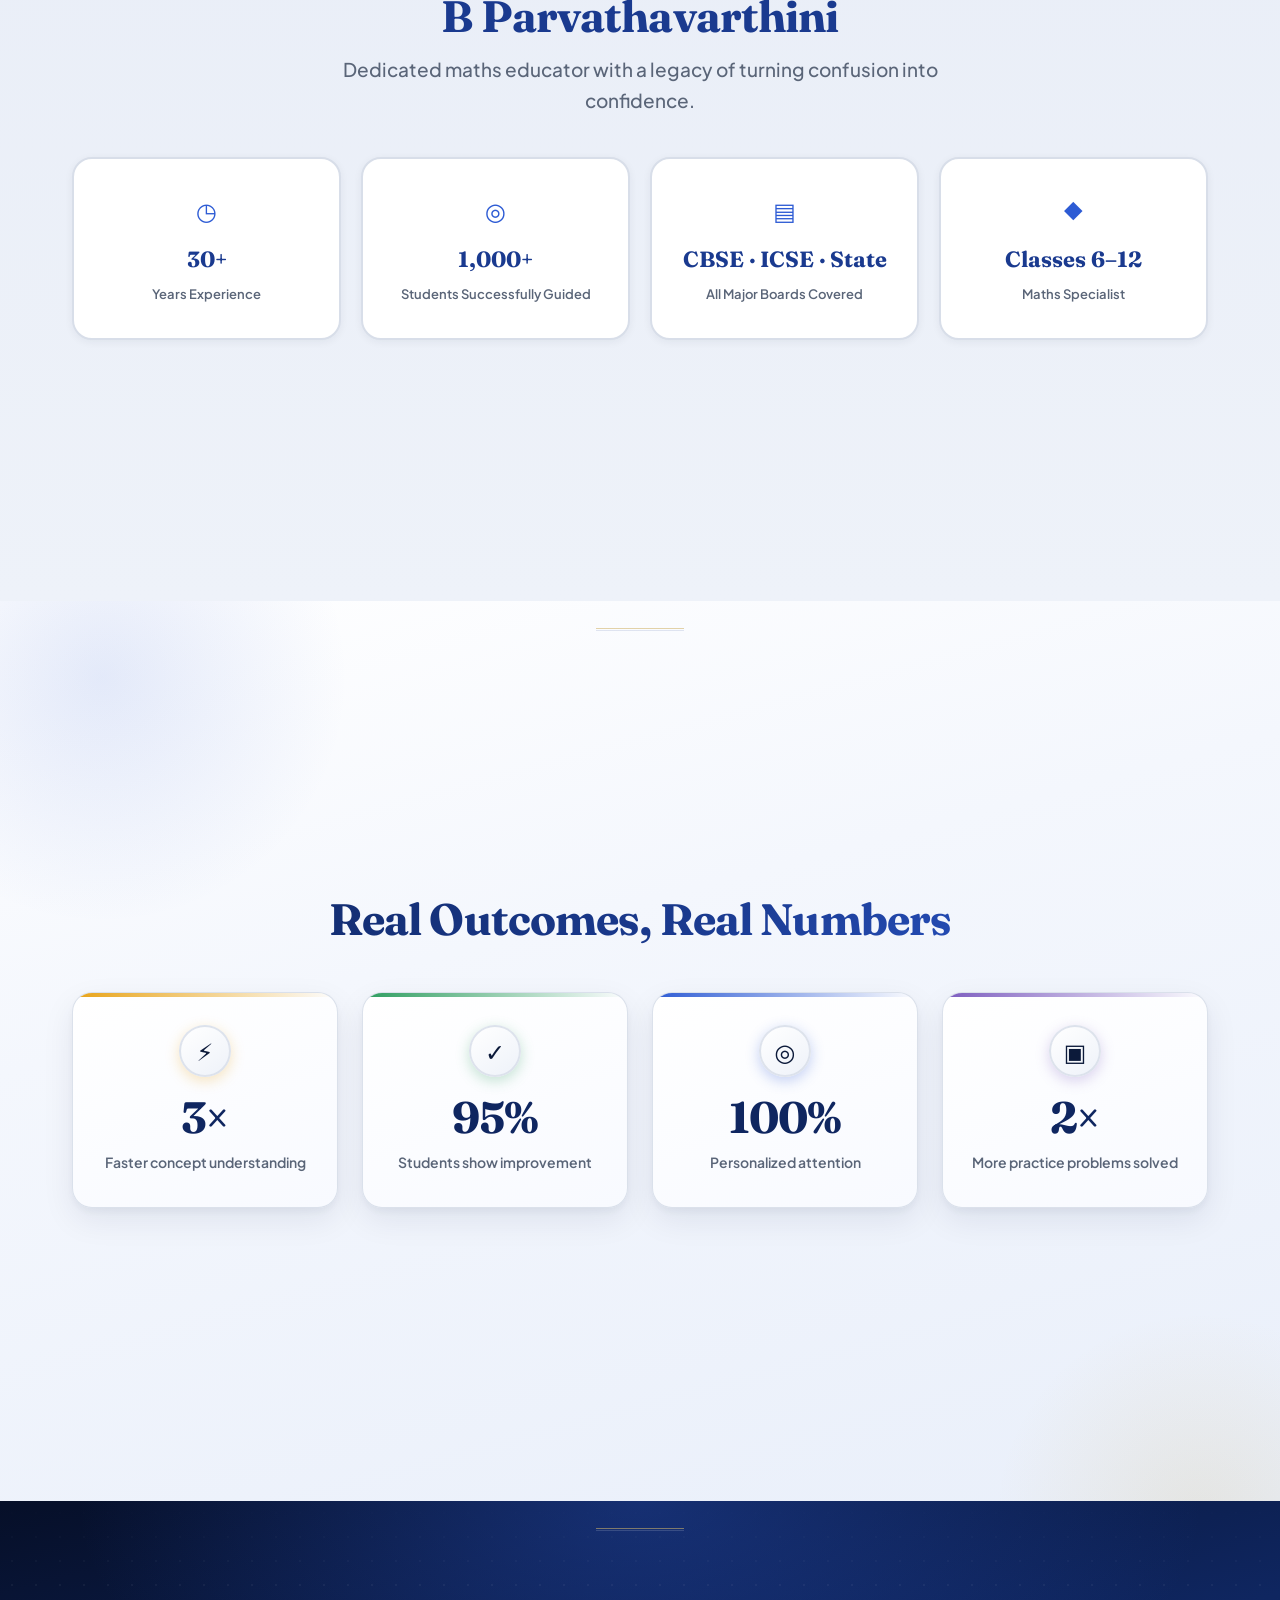
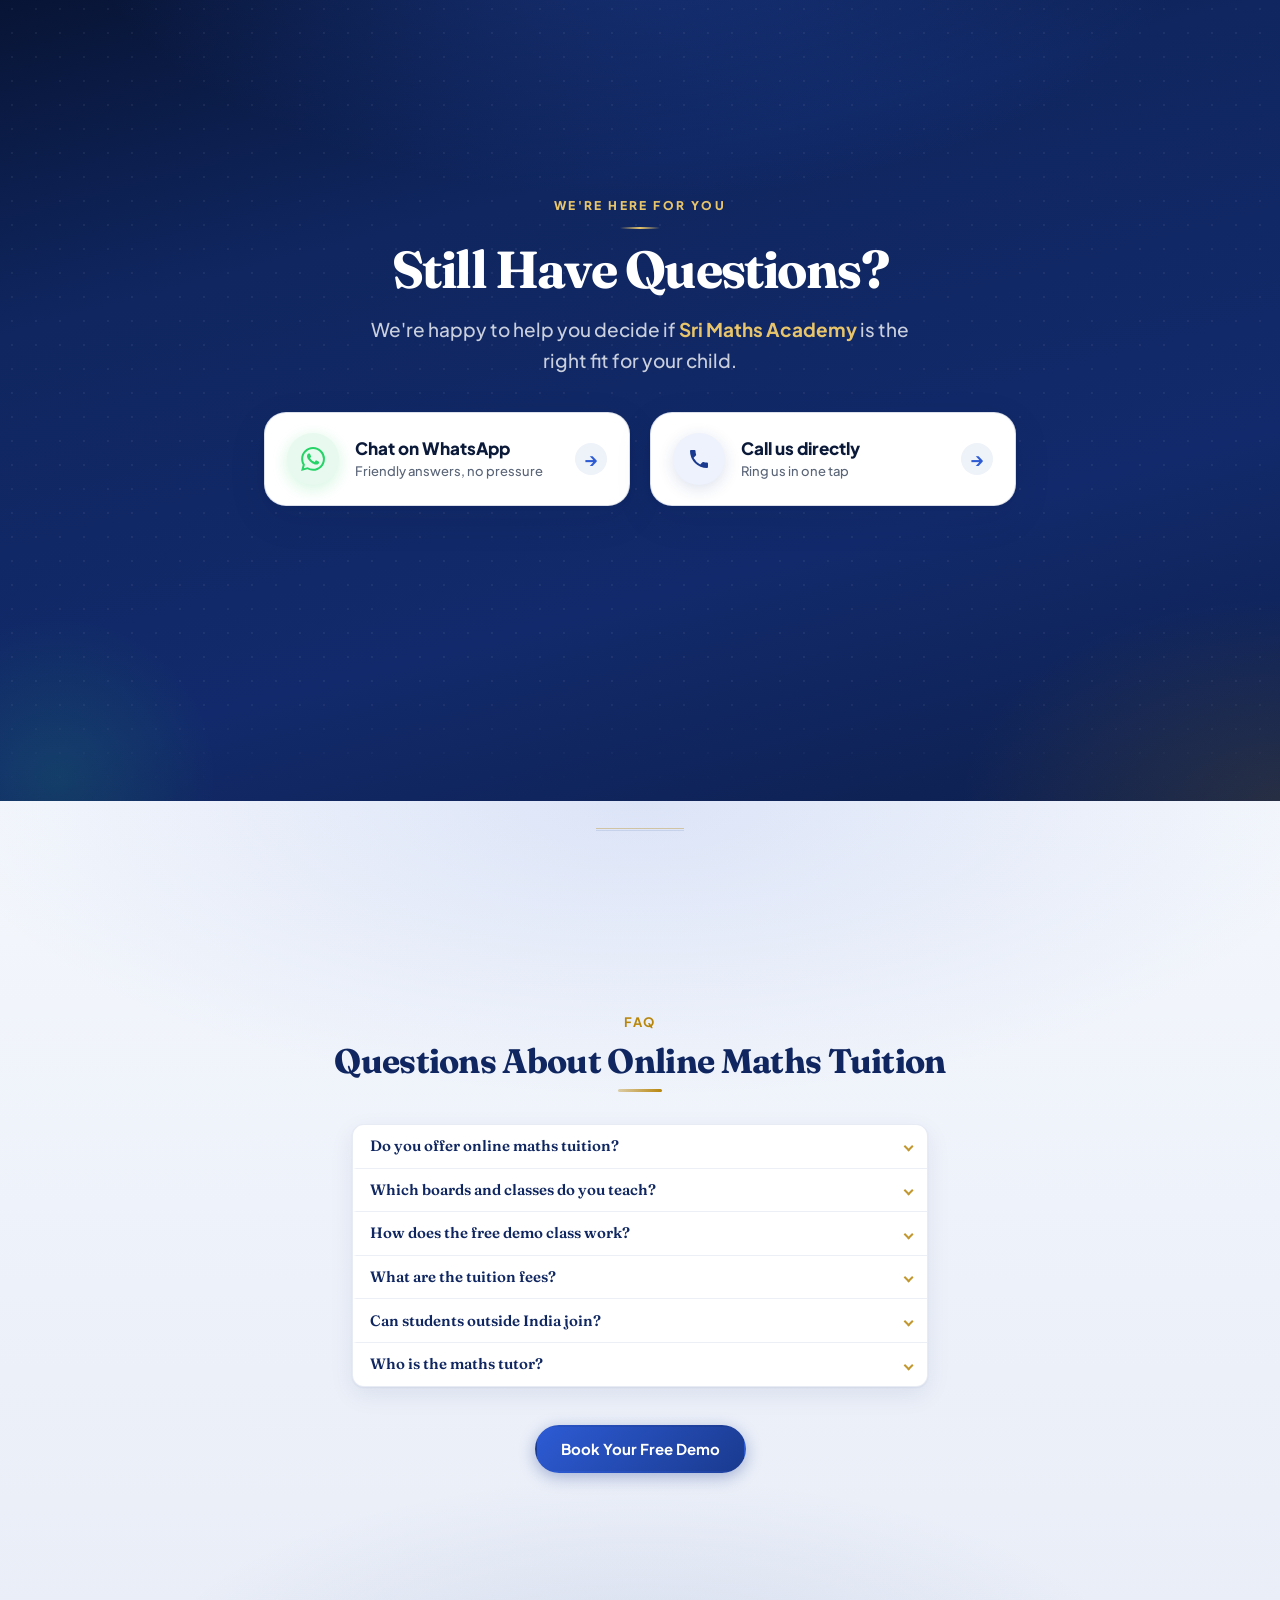
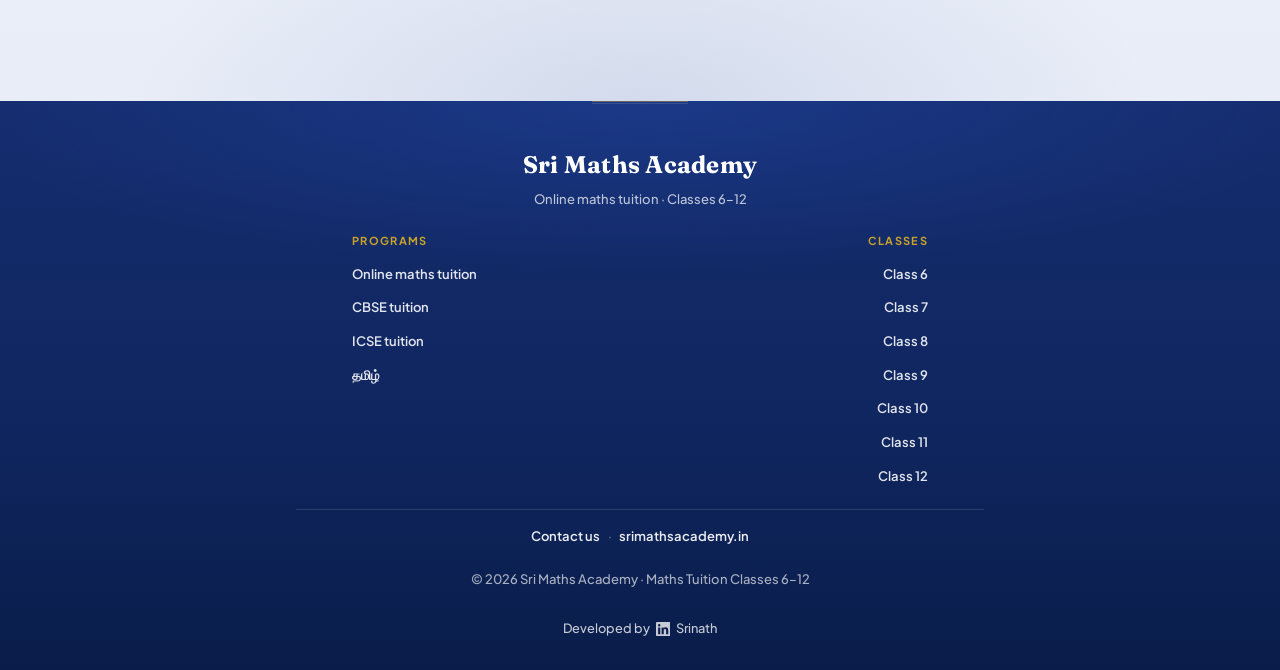
==== commit c48676ea: "Fix 4" ====
--- a/index.html
+++ b/index.html
@@ -301,7 +301,7 @@
             <p>Decades in classrooms, tuition centres, and one-on-one guidance — shaping how students truly understand mathematics.</p>
           </article>
           <article class="bento__card interactive-card">
-            <span class="bento__number">5,000+</span>
+            <span class="bento__number">1,000+</span>
             <h3 class="bento__heading">Students Guided</h3>
             <p>From struggling with basics to topping boards — each journey built on patience, clarity, and proven methods.</p>
           </article>
@@ -387,7 +387,7 @@
           </article>
           <article class="stat-card interactive-card">
             <span class="stat-card__icon" aria-hidden="true">◎</span>
-            <span class="stat-card__value">5,000+</span>
+            <span class="stat-card__value">1,000+</span>
             <span class="stat-card__label">Students Successfully Guided</span>
           </article>
           <article class="stat-card interactive-card">
--- a/css/styles.css
+++ b/css/styles.css
@@ -219,7 +219,7 @@
 }
 
 main {
-  scroll-snap-type: y proximity;
+  scroll-snap-type: none;
 }
 
 main > section > .container:not(.hero__grid),
@@ -779,19 +779,27 @@
     --section-pad: clamp(3rem, 10vh, 4.5rem);
   }
 
+  #experience {
+    max-height: none;
+    overflow: visible;
+  }
+
+  #experience > .container {
+    height: auto;
+    max-height: none;
+  }
+
   main {
     scroll-snap-type: none;
   }
 
   main > section {
     min-height: 100dvh;
-    min-height: 100dvh;
-    max-height: 100dvh;
+    max-height: none;
     padding: 0;
-    overflow-y: auto;
-    overflow-x: hidden;
+    overflow: visible;
+    scroll-snap-align: none;
     justify-content: center;
-    -webkit-overflow-scrolling: touch;
   }
 
   main > section > .container:not(.hero__grid),
@@ -926,13 +934,6 @@
     font-size: 0.875rem;
   }
 
-  #experience {
-    min-height: 100dvh;
-    max-height: 100dvh;
-    overflow-y: auto;
-    overflow-x: hidden;
-  }
-
   #experience > .container {
     height: auto;
     max-height: none;
@@ -957,19 +958,27 @@
   }
 
   #why-one-on-one {
-    overflow: hidden;
+    overflow: visible;
+  }
+
+  #why-one-on-one .compare__list li:nth-child(n + 4) {
+    display: none;
+  }
+
+  #why-one-on-one .compare__footnote {
+    display: none;
   }
 
   #why-one-on-one > .container {
-    --section-pad: clamp(2rem, 5.5vh, 2.75rem);
+    --section-pad: clamp(1.5rem, 4.5vh, 2.25rem);
     padding-top: var(--section-pad);
     padding-bottom: var(--section-pad);
-    gap: clamp(0.5rem, 1.5vh, 0.75rem);
+    gap: clamp(0.35rem, 1vh, 0.5rem);
     justify-content: center;
   }
 
   #why-one-on-one .section__header {
-    margin-bottom: clamp(0.5rem, 1.5vh, 0.75rem);
+    margin-bottom: clamp(0.35rem, 1vh, 0.5rem);
   }
 
   #why-one-on-one .section__eyebrow {
@@ -985,14 +994,14 @@
 
   #why-one-on-one .compare__grid {
     width: 100%;
-    gap: clamp(0.5rem, 1.2vh, 0.625rem);
+    gap: clamp(0.35rem, 1vh, 0.5rem);
   }
 
   #why-one-on-one .compare__col {
     width: 100%;
     max-width: 100%;
     margin-inline: auto;
-    padding: clamp(0.625rem, 1.5vh, 0.75rem) clamp(0.75rem, 2vw, 0.875rem);
+    padding: clamp(0.5rem, 1.2vh, 0.625rem) clamp(0.65rem, 2vw, 0.75rem);
   }
 
   #why-one-on-one .compare__col-title {
@@ -1044,8 +1053,7 @@
   }
 
   #results {
-    overflow-y: auto;
-    overflow-x: hidden;
+    overflow: visible;
   }
 
   #results .section__title {
@@ -1072,8 +1080,7 @@
   }
 
   #contact {
-    overflow-y: auto;
-    overflow-x: hidden;
+    overflow: visible;
   }
 
   #contact > .container.contact__inner {
@@ -1088,8 +1095,9 @@
 
   main > section.cta-band {
     min-height: 100dvh;
-    max-height: 100dvh;
+    max-height: none;
     padding: 0;
+    overflow: visible;
   }
 
   main > section.cta-band > .container.cta-band__inner {
@@ -1250,7 +1258,7 @@
   .hero__badges--games {
     display: grid;
     grid-template-columns: 1fr 1fr;
-    gap: 0;
+    gap: 0.35rem;
     margin-top: 0;
     padding: 3px;
     background: rgba(26, 58, 143, 0.08);
@@ -1265,7 +1273,7 @@
     justify-content: center;
     gap: 0.3rem;
     min-width: 0;
-    padding: 0.45rem 0.35rem;
+    padding: 0.4rem 0.3rem;
     font-size: inherit;
     text-align: center;
     border-radius: var(--radius-pill);
@@ -1293,9 +1301,9 @@
     display: inline-flex;
     align-items: center;
     justify-content: center;
-    width: 1.35rem;
-    height: 1.35rem;
-    font-size: 0.75rem;
+    width: 1.2rem;
+    height: 1.2rem;
+    font-size: 0.6875rem;
     font-weight: 800;
     font-family: var(--font-display);
     line-height: 1;
@@ -1316,7 +1324,7 @@
 
   .hero__badge-game {
     font-family: var(--font-display);
-    font-size: clamp(0.6875rem, 2.8vw, 0.8125rem);
+    font-size: clamp(0.625rem, 2.5vw, 0.75rem);
     font-weight: 700;
     line-height: 1.15;
     white-space: nowrap;
@@ -2329,7 +2337,7 @@
     grid-template-columns: 1fr 1fr;
     flex-wrap: nowrap;
     width: 100%;
-    gap: 0;
+    gap: 0.35rem;
     margin-top: 0;
   }
 
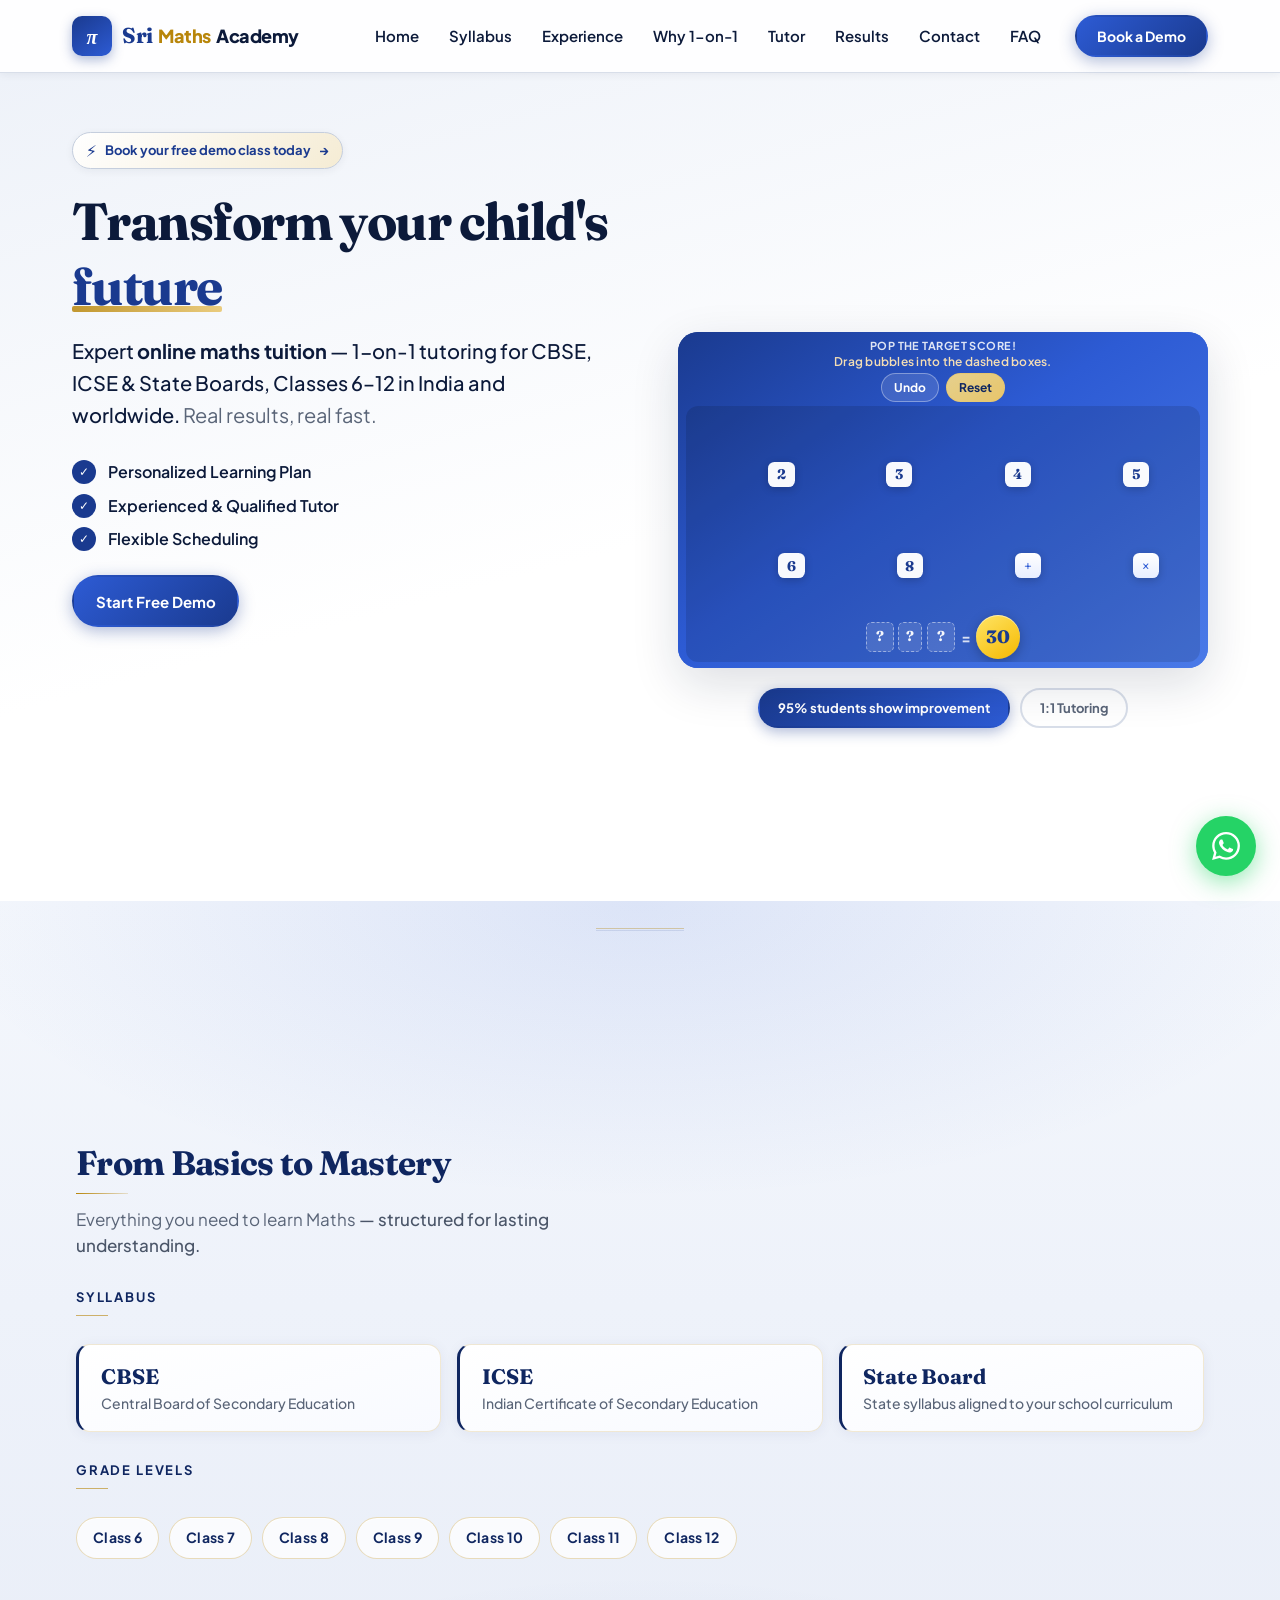
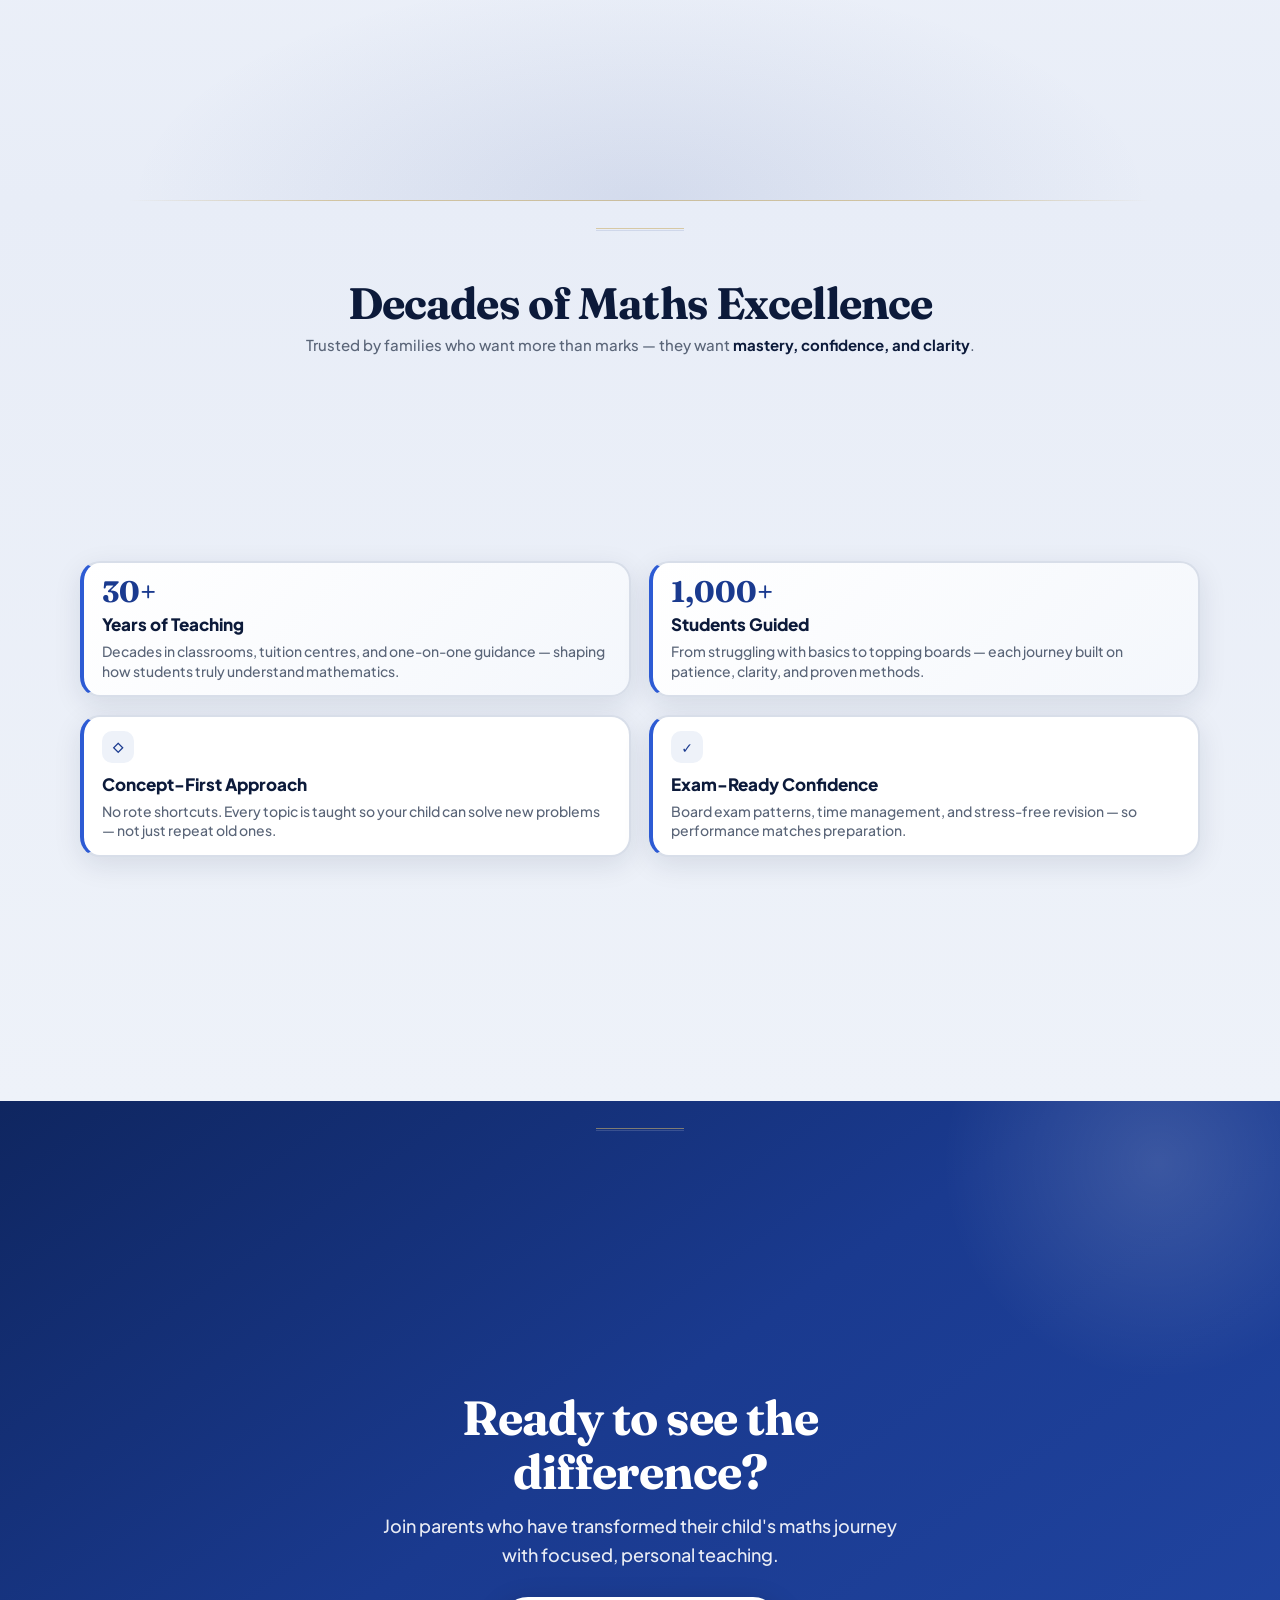
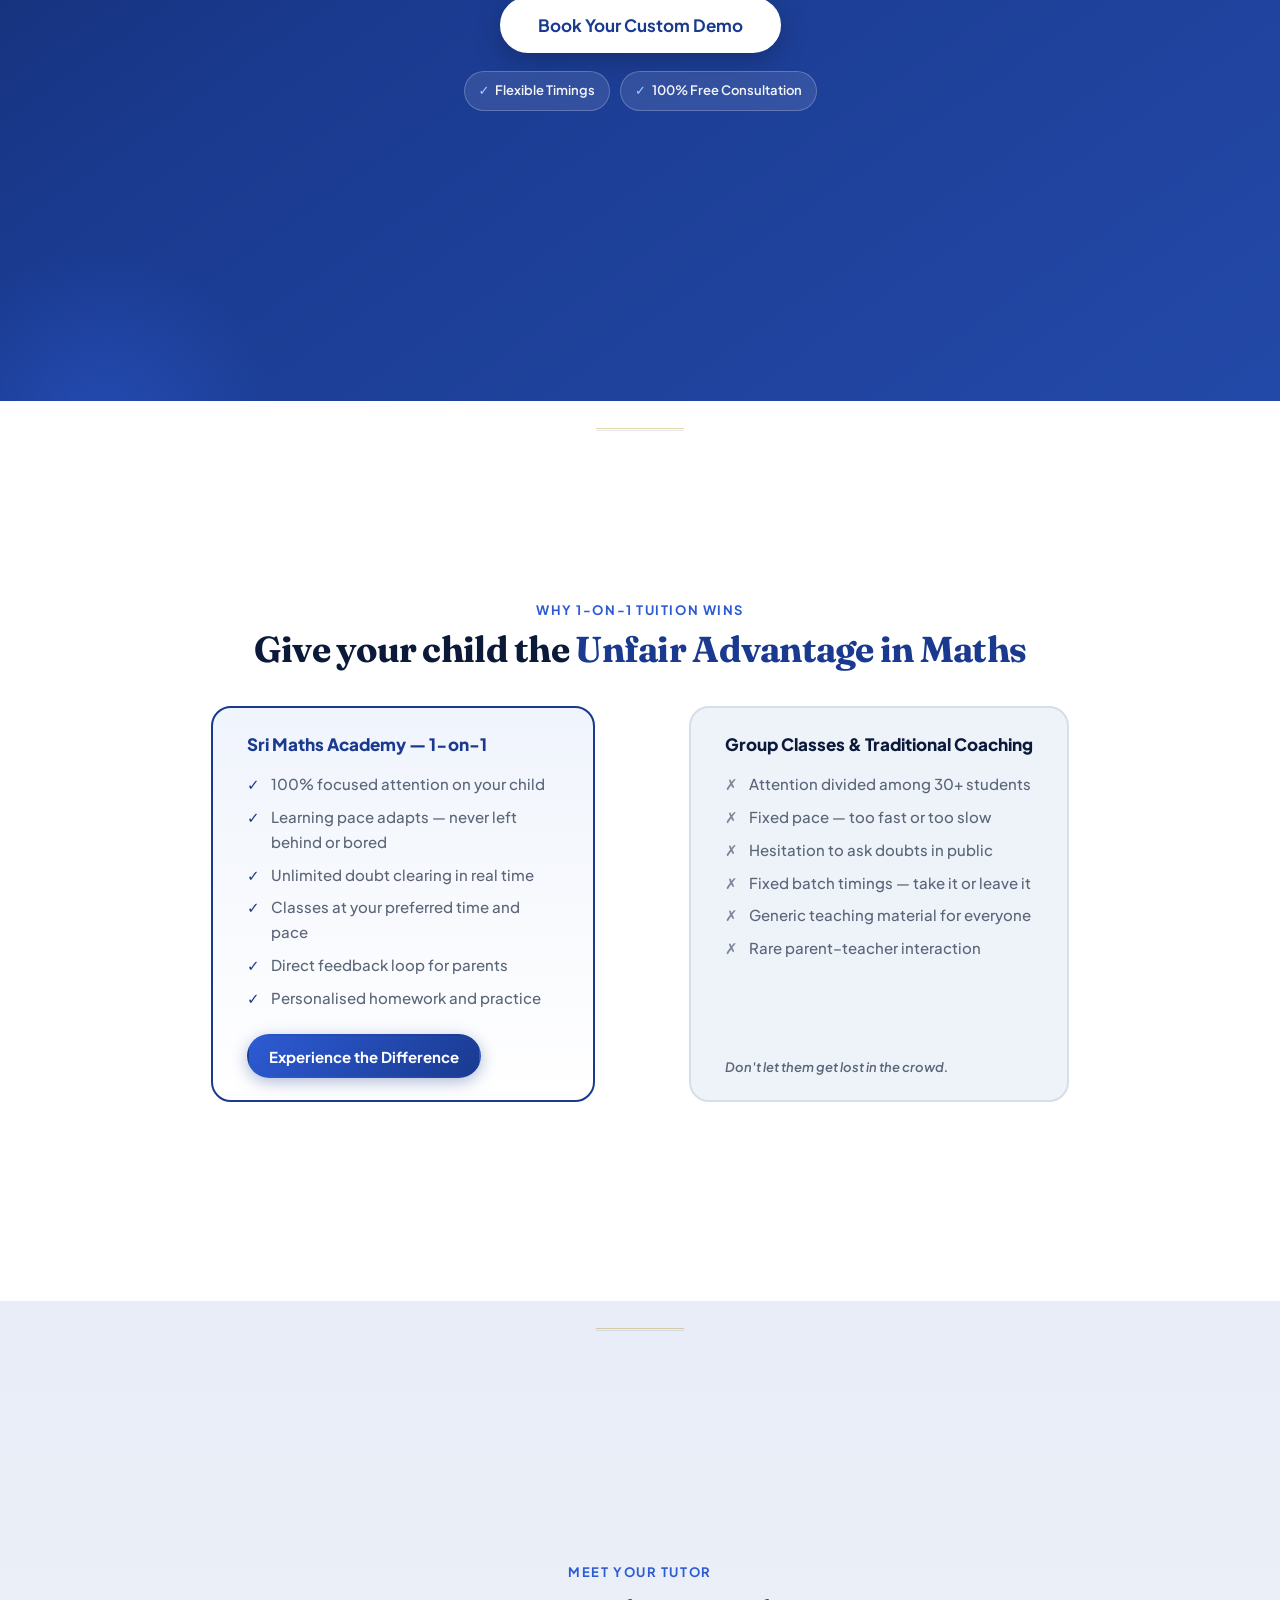
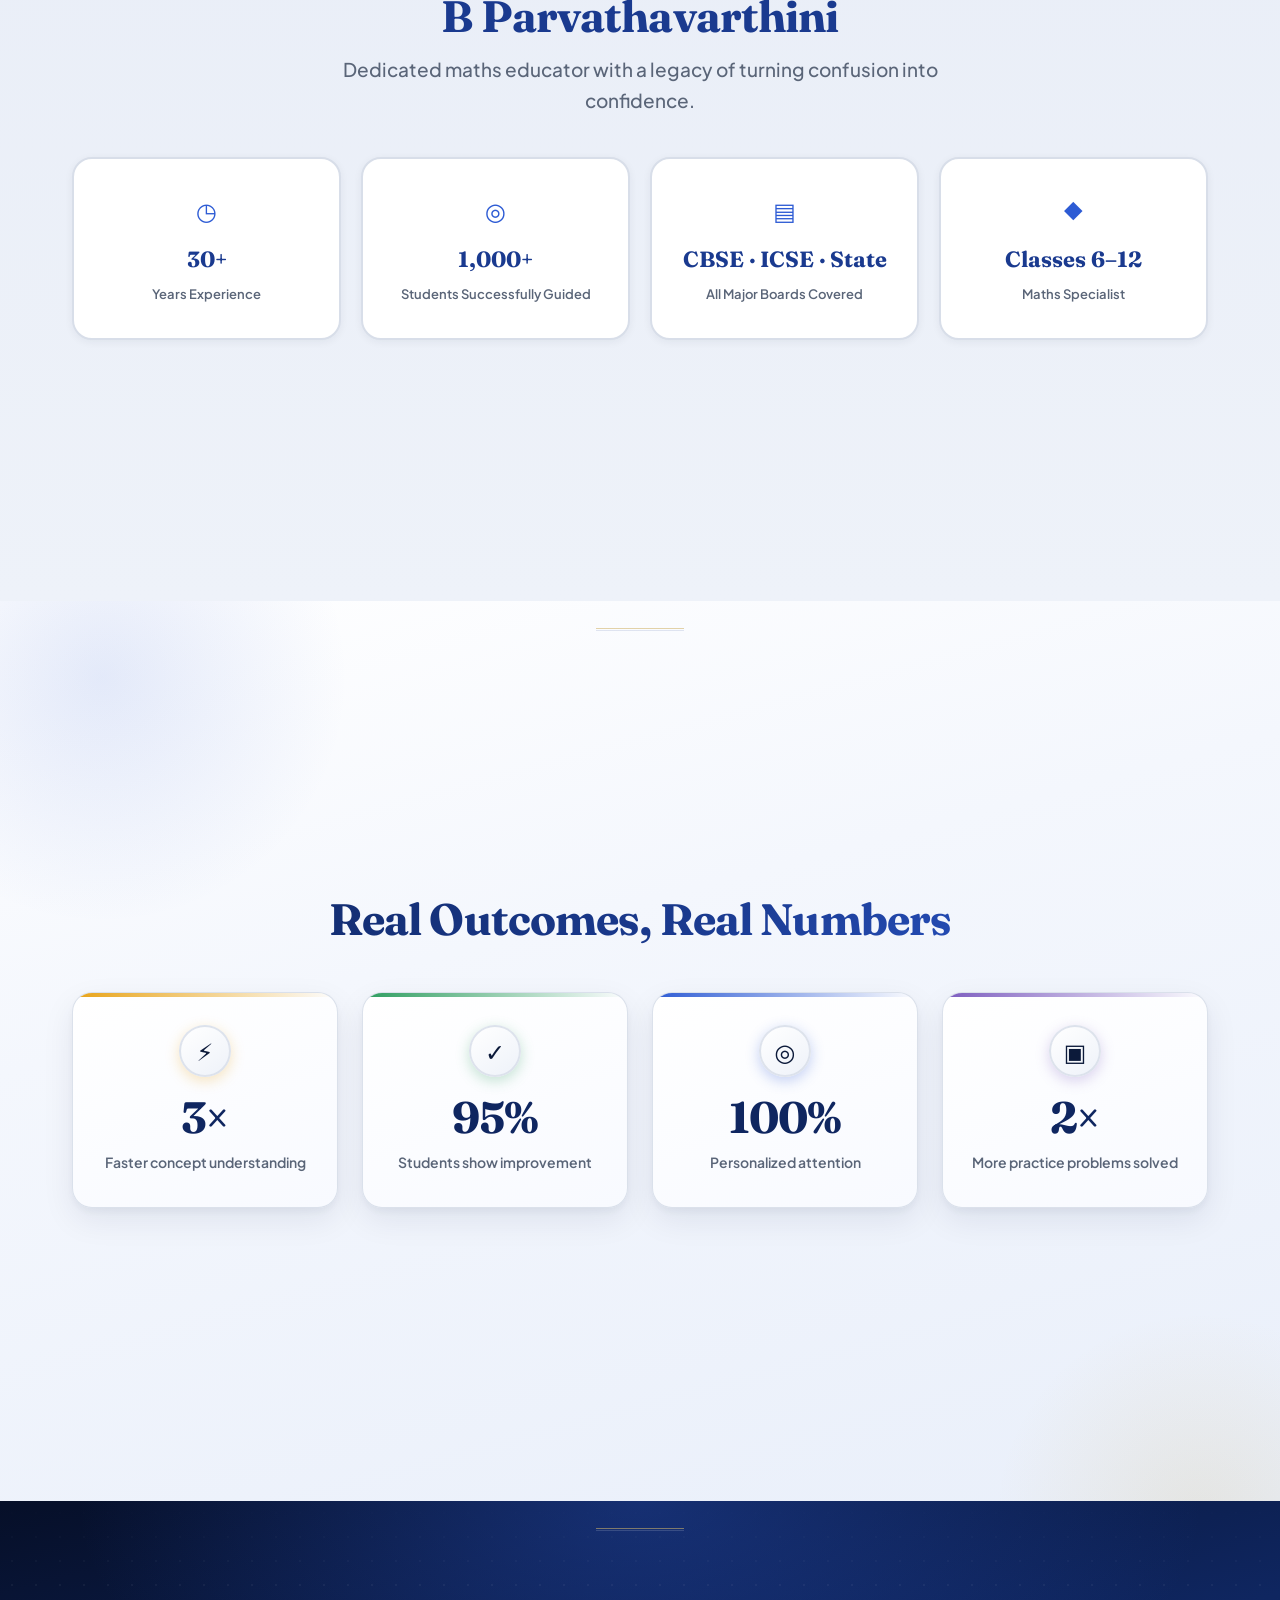
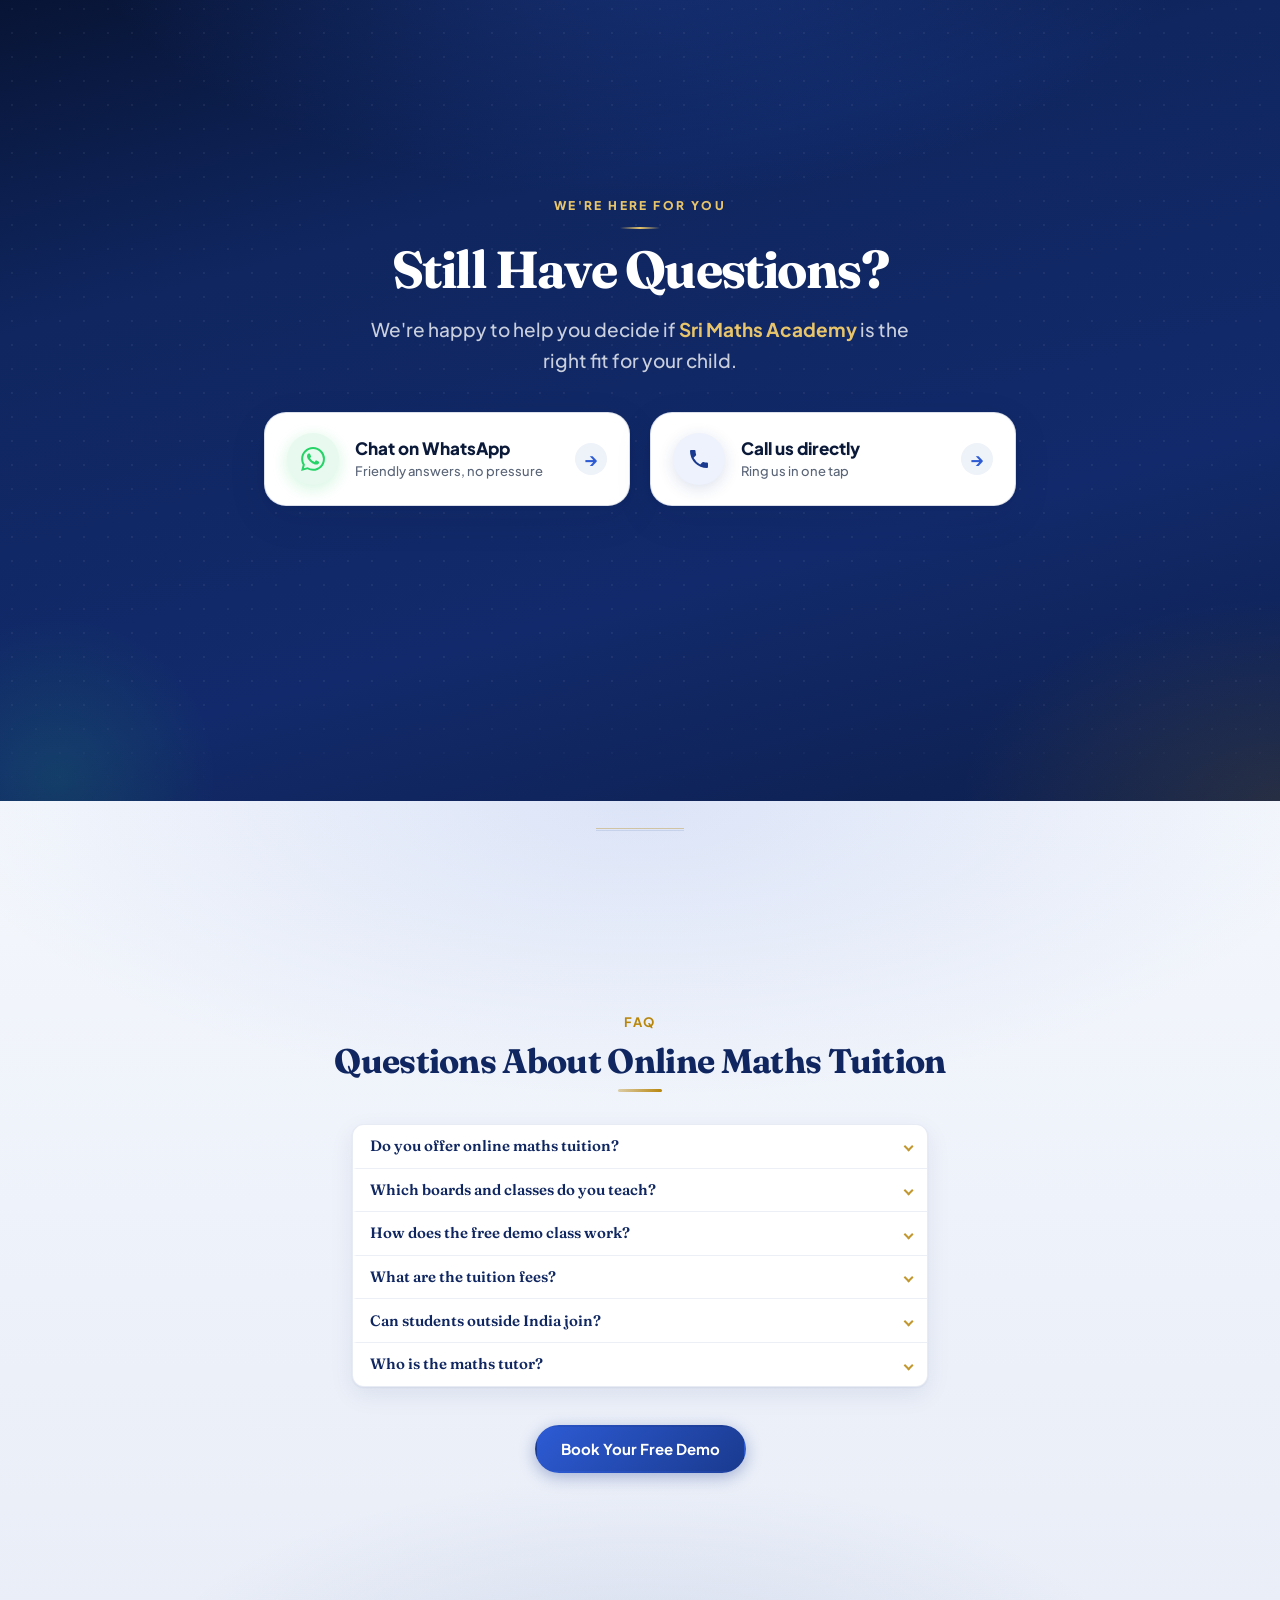
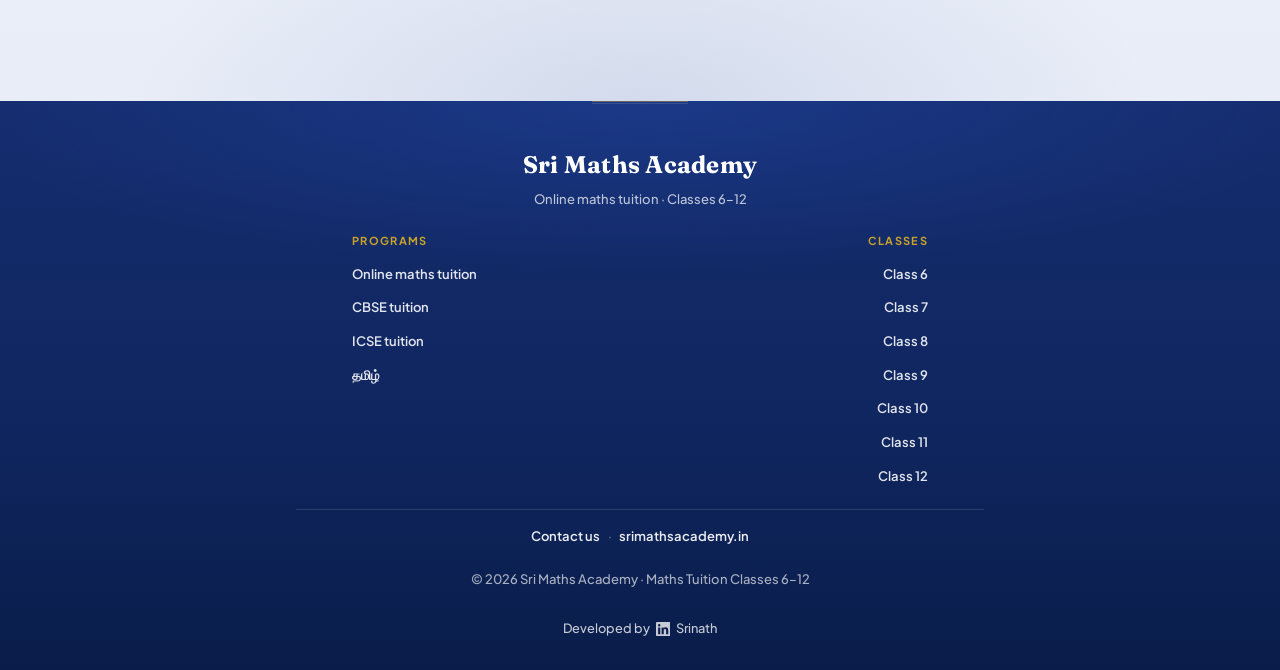
==== commit a6c61b98: "fix 5" ====
--- a/index.html
+++ b/index.html
@@ -207,6 +207,11 @@
               <button type="button" class="hero-game-sheet__close" data-hero-game-close aria-label="Close game">&times;</button>
               <div class="hero-play hero-play--results" data-hero-play aria-label="Make the number maths game">
               <p class="hero-play__hint" data-hero-play-hint>Pop the target score!</p>
+              <p class="hero-play__subhint" data-hero-play-subhint>Drag bubbles into the dashed boxes.</p>
+              <div class="hero-play__toolbar" data-hero-play-toolbar>
+                <button type="button" class="hero-play__tool" data-hero-play-undo>Undo</button>
+                <button type="button" class="hero-play__tool hero-play__tool--primary" data-hero-play-clear>Reset</button>
+              </div>
               <p class="hero-play__feedback" data-hero-play-feedback hidden></p>
               <p class="hero-play__static" data-hero-play-static hidden></p>
               <div class="hero-play__stage" data-hero-play-stage>
@@ -328,7 +333,7 @@
         <div class="cta-band__actions">
           <button type="button" class="btn btn--light btn--lg btn--shine" data-open-modal>Book Your Custom Demo</button>
           <ul class="cta-band__trust">
-            <li>Zero Commitment</li>
+            <li>Flexible Timings</li>
             <li>100% Free Consultation</li>
           </ul>
         </div>
--- a/css/styles.css
+++ b/css/styles.css
@@ -779,6 +779,11 @@
     --section-pad: clamp(3rem, 10vh, 4.5rem);
   }
 
+  html,
+  body {
+    overflow-x: clip;
+  }
+
   #experience {
     max-height: none;
     overflow: visible;
@@ -1589,12 +1594,57 @@
 }
 
 .hero-play__hint,
+.hero-play__subhint,
 .hero-play__feedback,
 .hero-play__static {
   margin: 0;
   line-height: 1.2;
   text-align: center;
   flex-shrink: 0;
+}
+
+.hero-play__subhint {
+  display: block;
+  margin-top: 0.2rem;
+  font-size: clamp(0.625rem, 2.4vw, 0.75rem);
+  font-weight: 600;
+  font-family: var(--font);
+  color: rgba(255, 230, 180, 0.95);
+  letter-spacing: 0.02em;
+}
+
+.hero-play__toolbar {
+  display: none;
+  flex-shrink: 0;
+  flex-wrap: wrap;
+  align-items: center;
+  justify-content: center;
+  gap: 0.4rem;
+  margin-top: 0.35rem;
+}
+
+.hero-play__tool {
+  padding: 0.35rem 0.75rem;
+  font-size: 0.75rem;
+  font-weight: 700;
+  font-family: var(--font);
+  border-radius: var(--radius-pill);
+  border: 1px solid rgba(255, 255, 255, 0.35);
+  background: rgba(255, 255, 255, 0.12);
+  color: #fff;
+  cursor: pointer;
+  -webkit-tap-highlight-color: transparent;
+}
+
+.hero-play__tool--primary {
+  border-color: rgba(232, 197, 106, 0.55);
+  background: linear-gradient(145deg, rgba(240, 215, 138, 0.95) 0%, #e8c56a 100%);
+  color: #0f2660;
+}
+
+.hero-play__tool:focus-visible {
+  outline: 2px solid #e8c56a;
+  outline-offset: 2px;
 }
 
 .hero-play__hint {
@@ -1802,6 +1852,8 @@
   z-index: 5;
   box-shadow: 0 6px 18px rgba(0, 0, 0, 0.35);
   transform: scale(1.06);
+  transition: box-shadow 0.2s var(--ease);
+  will-change: transform;
 }
 
 .hero-chip.is-snapped {
@@ -2260,16 +2312,124 @@
   .hero-game-sheet.is-open .hero-play {
     position: relative;
     inset: auto;
-    width: min(100%, 26rem);
-    height: min(88dvh, 34rem);
-    max-height: calc(100dvh - 4rem);
+    width: min(92%, 20.5rem);
+    height: min(68dvh, 26rem);
+    max-height: min(68dvh, calc(100dvh - 5.5rem));
+    padding: 0.55rem 0.6rem 0.45rem;
     border-radius: var(--radius-lg);
     overflow: hidden;
-    box-shadow: var(--shadow-lg);
+    border: 1px solid rgba(232, 197, 106, 0.45);
+    box-shadow:
+      0 0 0 1px rgba(0, 0, 0, 0.25),
+      0 20px 50px rgba(0, 0, 0, 0.45),
+      inset 0 1px 0 rgba(255, 255, 255, 0.12);
+  }
+
+  .hero-game-sheet.is-open .hero-play--results {
+    background:
+      radial-gradient(ellipse 90% 55% at 50% 0%, rgba(232, 197, 106, 0.18) 0%, transparent 55%),
+      linear-gradient(165deg, #071432 0%, #142a5c 38%, #1a3a8f 72%, #2d5bd4 100%);
+  }
+
+  .hero-game-sheet.is-open .hero-play--oneonone {
+    background:
+      radial-gradient(ellipse 85% 50% at 50% 0%, rgba(232, 197, 106, 0.15) 0%, transparent 50%),
+      linear-gradient(165deg, #050f24 0%, #0f2660 45%, #1a3a8f 100%);
+  }
+
+  .hero-game-sheet.is-open .hero-play__subhint,
+  .hero-game-sheet.is-open .hero-play__toolbar {
+    display: block;
+  }
+
+  .hero-game-sheet.is-open .hero-play__toolbar {
+    display: flex;
+  }
+
+  .hero-game-sheet.is-open .hero-play__hint {
+    font-size: clamp(0.65rem, 2.6vw, 0.78rem);
+    letter-spacing: 0.06em;
+    text-shadow: 0 1px 8px rgba(0, 0, 0, 0.35);
+  }
+
+  .hero-game-sheet.is-open .hero-play__stage {
+    margin-top: 0.35rem;
+    border: 1px solid rgba(232, 197, 106, 0.22);
+    background: rgba(0, 0, 0, 0.28);
+    box-shadow: inset 0 2px 12px rgba(0, 0, 0, 0.2);
+  }
+
+  .hero-game-sheet.is-open .hero-chip {
+    padding: 0.42rem 0.58rem;
+    font-size: clamp(0.9rem, 3.8vw, 1.05rem);
+    font-weight: 800;
+    border-radius: 0.5rem;
+    box-shadow:
+      0 3px 10px rgba(0, 0, 0, 0.28),
+      inset 0 1px 0 rgba(255, 255, 255, 0.55);
+  }
+
+  .hero-game-sheet.is-open .hero-play__slot {
+    min-width: 2rem;
+    min-height: 2.15rem;
+    padding: 0.12rem 0.28rem;
+    font-size: clamp(0.85rem, 3.5vw, 1rem);
+    font-weight: 800;
+    border-width: 2px;
+    border-color: rgba(232, 197, 106, 0.55);
+    background: rgba(255, 255, 255, 0.08);
+  }
+
+  .hero-game-sheet.is-open .hero-play__slot:not(.is-filled) {
+    animation: hero-slot-idle 2.8s ease-in-out infinite;
+  }
+
+  .hero-game-sheet.is-open .hero-play__target-bubble {
+    min-width: 2.35rem;
+    min-height: 2.35rem;
+    box-shadow:
+      0 4px 14px rgba(0, 0, 0, 0.35),
+      inset 0 2px 0 rgba(255, 255, 255, 0.45);
+  }
+
+  .hero-game-sheet.is-open .hero-play__target-num {
+    font-size: clamp(1rem, 4.2vw, 1.2rem);
+  }
+
+  .hero-game-sheet.is-open .hero-play__pan {
+    min-width: 2rem;
+    min-height: 2.1rem;
+    font-size: clamp(0.85rem, 3.5vw, 1rem);
+    font-weight: 800;
+    border-width: 2px;
+    border-color: rgba(232, 197, 106, 0.5);
+  }
+
+  .hero-game-sheet.is-open .hero-play__pan:not(.is-filled) {
+    animation: hero-slot-idle 2.8s ease-in-out infinite;
+  }
+
+  .hero-game-sheet.is-open .hero-play__total {
+    font-size: clamp(0.85rem, 3.2vw, 0.95rem);
+    font-weight: 800;
   }
 
   .hero-game-sheet.is-open .hero-play__pool {
-    min-height: 4.5rem;
+    min-height: 5.25rem;
+  }
+
+  .hero-game-sheet.is-open .hero-play__equals {
+    font-size: clamp(0.95rem, 3.5vw, 1.1rem);
+  }
+
+  @keyframes hero-slot-idle {
+    0%,
+    100% {
+      box-shadow: 0 0 0 0 transparent;
+    }
+    50% {
+      box-shadow: 0 0 0 2px rgba(232, 197, 106, 0.35);
+    }
   }
 
   .hero-game-sheet.is-open .hero-game-sheet__close {
@@ -2306,6 +2466,11 @@
     display: none !important;
   }
 
+  .hero-play__toolbar {
+    display: flex;
+    margin-top: 0.25rem;
+  }
+
   .hero-game-sheet {
     position: absolute;
     inset: 0;
@@ -2321,6 +2486,11 @@
 
   .hero-game-teaser::after {
     opacity: 0;
+  }
+
+  .hero-game-sheet.is-open .hero-play__slot:not(.is-filled),
+  .hero-game-sheet.is-open .hero-play__pan:not(.is-filled) {
+    animation: none;
   }
 }
 
